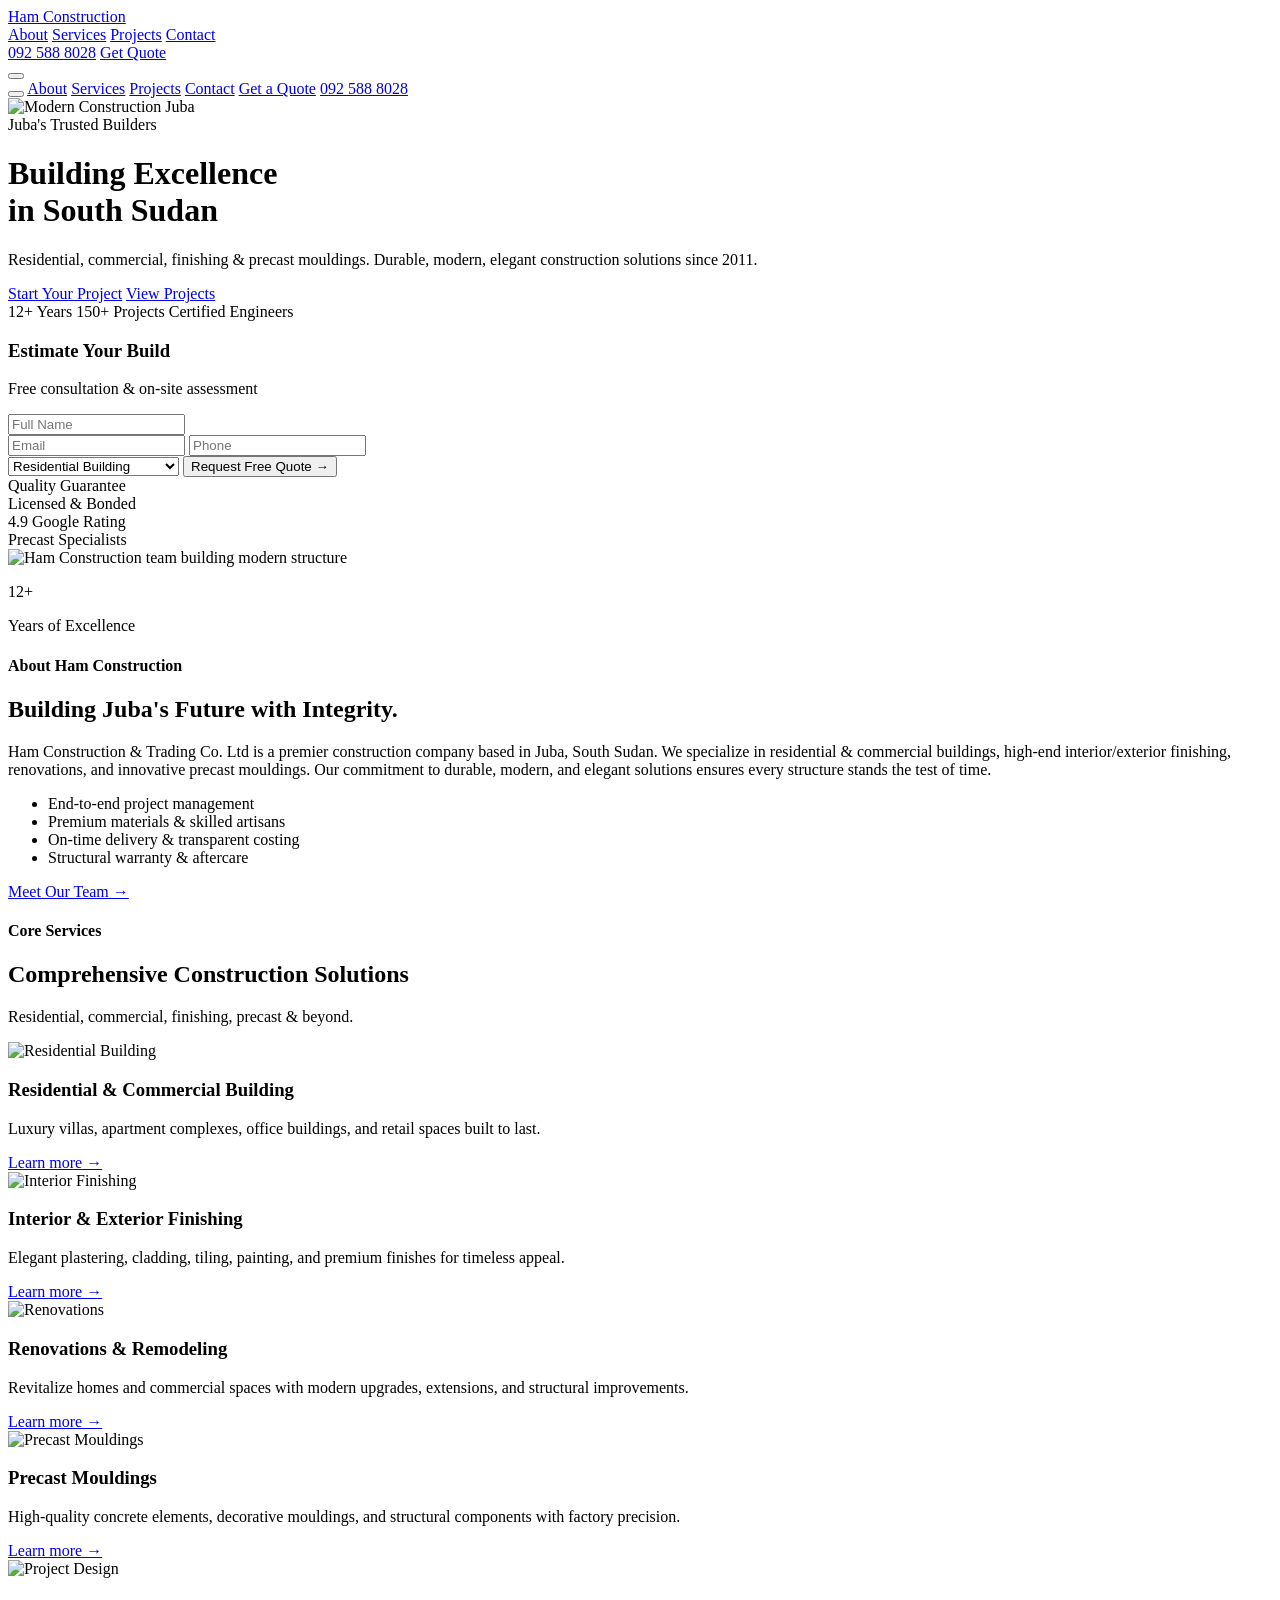
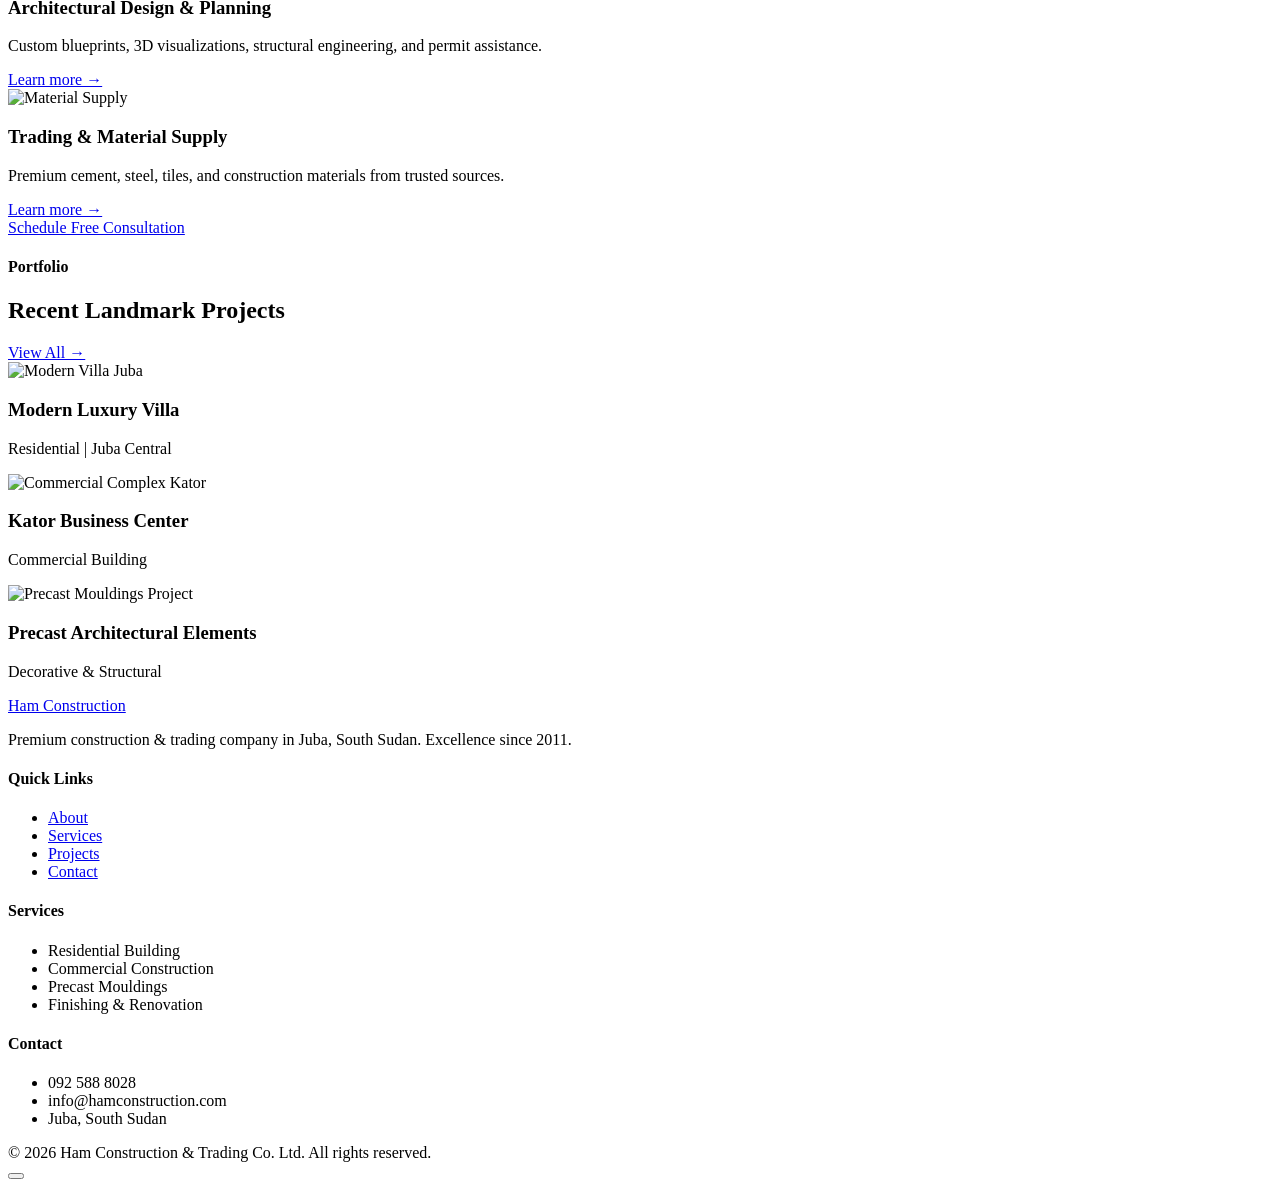
==== index.html @ 535f3c9a "Update index.html" ====
<!DOCTYPE html>
<html lang="en" class="scroll-smooth">
<head>
    <meta charset="UTF-8">
    <meta name="viewport" content="width=device-width, initial-scale=1.0, maximum-scale=5.0, viewport-fit=cover">
    <meta name="description" content="Ham Construction & Trading Co. Ltd - Premier construction company in Juba, South Sudan. Expert in residential & commercial buildings, finishing, renovations, and precast mouldings.">
    <meta name="keywords" content="Construction Juba, Building Contractors South Sudan, Residential Construction, Commercial Building, Precast Mouldings, Renovation Services Juba">
    <meta name="author" content="Ham Construction & Trading Co. Ltd">
    <meta name="theme-color" content="#0B1120">
    <meta property="og:title" content="Ham Construction & Trading | Premium Construction Services in Juba">
    <meta property="og:description" content="Building excellence in Juba: residential, commercial projects, finishing, renovations & precast mouldings.">
    <meta property="og:image" content="https://images.unsplash.com/photo-1541888946425-d81bb19240f5">
    <meta property="og:type" content="website">
    <title>Ham Construction & Trading Co. Ltd | Premier Builders in Juba, South Sudan</title>
    
    <link rel="preconnect" href="https://fonts.googleapis.com">
    <link rel="preconnect" href="https://fonts.gstatic.com" crossorigin>
    <link href="https://fonts.googleapis.com/css2?family=Manrope:wght@300;400;500;600;700;800&family=Playfair+Display:ital,wght@0,400;0,500;0,600;0,700;1,400;1,500&display=swap" rel="stylesheet">
    <script src="https://cdn.tailwindcss.com"></script>
    <script src="https://unpkg.com/lucide@latest"></script>
    <link rel="stylesheet" href="style.css">
    <script>
        tailwind.config = {
            theme: {
                extend: {
                    colors: {
                        haven: {
                            navy: '#0B1120',
                            charcoal: '#1E293B',
                            gold: '#D4AF37',
                            goldLight: '#F3E5AB',
                            goldDark: '#B89628',
                            aqua: '#2DD4BF',
                            aquaLight: '#5EEAD4',
                            light: '#F8FAFC',
                            gray: '#64748B'
                        }
                    },
                    fontFamily: {
                        sans: ['Manrope', 'sans-serif'],
                        serif: ['Playfair Display', 'serif'],
                    },
                    animation: {
                        'float': 'float 6s ease-in-out infinite',
                        'pulse-slow': 'pulse 4s cubic-bezier(0.4, 0, 0.6, 1) infinite',
                        'fade-in': 'fadeIn 1s ease-out forwards',
                        'slide-up': 'slideUp 0.8s ease-out forwards',
                        'scale-gentle': 'scaleIn 0.7s cubic-bezier(0.2, 0.9, 0.4, 1.1) forwards',
                    },
                    keyframes: {
                        float: { '0%, 100%': { transform: 'translateY(0)' }, '50%': { transform: 'translateY(-8px)' } },
                        fadeIn: { '0%': { opacity: '0', transform: 'translateY(20px)' }, '100%': { opacity: '1', transform: 'translateY(0)' } },
                        slideUp: { '0%': { opacity: '0', transform: 'translateY(40px)' }, '100%': { opacity: '1', transform: 'translateY(0)' } },
                        scaleIn: { '0%': { opacity: '0', transform: 'scale(0.96)' }, '100%': { opacity: '1', transform: 'scale(1)' } }
                    },
                    screens: { 'xs': '480px', 'sm': '640px', 'md': '768px', 'lg': '1024px', 'xl': '1280px', '2xl': '1536px' }
                }
            }
        }
    </script>
</head>
<body class="antialiased cursor-custom">

    <div class="cursor-dot hidden lg:block"></div>
    <div class="cursor-outline hidden lg:block"></div>

    <!-- Navigation -->
    <nav id="navbar" class="fixed w-full z-50 transition-all duration-500 py-5 text-white">
        <div class="container mx-auto px-5 lg:px-8">
            <div class="flex justify-between items-center">
                <a href="index.html" class="text-xl md:text-2xl font-serif font-bold tracking-widest uppercase flex items-center gap-2 hover:opacity-80 transition">
                    <i data-lucide="building-2" class="text-haven-gold w-5 h-5 md:w-6 md:h-6"></i>
                    <span class="hidden xs:inline">Ham Construction</span>
                </a>
                <div class="hidden lg:flex items-center space-x-7 text-sm font-medium">
                    <a href="about.html" class="hover:text-haven-gold transition relative group">About<span class="absolute -bottom-1 left-0 w-0 h-0.5 bg-haven-gold transition-all group-hover:w-full"></span></a>
                    <a href="services.html" class="hover:text-haven-gold transition relative group">Services<span class="absolute -bottom-1 left-0 w-0 h-0.5 bg-haven-gold transition-all group-hover:w-full"></span></a>
                    <a href="projects.html" class="hover:text-haven-gold transition relative group">Projects<span class="absolute -bottom-1 left-0 w-0 h-0.5 bg-haven-gold transition-all group-hover:w-full"></span></a>
                    <a href="contact.html" class="hover:text-haven-gold transition relative group">Contact<span class="absolute -bottom-1 left-0 w-0 h-0.5 bg-haven-gold transition-all group-hover:w-full"></span></a>
                </div>
                <div class="hidden lg:flex items-center gap-5">
                    <a href="tel:+211925888028" class="text-sm font-semibold text-haven-gold hover:text-white transition">092 588 8028</a>
                    <a href="contact.html" class="btn-luxury bg-haven-gold hover:bg-white text-haven-navy font-bold py-2.5 px-6 rounded-sm transition-all text-xs tracking-wider">Get Quote</a>
                </div>
                <button class="lg:hidden text-white p-2 hover:bg-white/10 rounded-lg" onclick="toggleMenu()" aria-label="Menu">
                    <i data-lucide="menu" class="w-6 h-6"></i>
                </button>
            </div>
        </div>
    </nav>

    <div id="mobile-menu" class="fixed inset-0 bg-haven-navy/95 backdrop-blur-xl z-40 transform translate-x-full transition-transform duration-500 flex flex-col justify-center items-center gap-6 lg:hidden">
        <button class="absolute top-6 right-6 text-white p-2" onclick="toggleMenu()"><i data-lucide="x" class="w-8 h-8"></i></button>
        <a href="about.html" class="text-2xl font-serif text-white hover:text-haven-gold transition" onclick="toggleMenu()">About</a>
        <a href="services.html" class="text-2xl font-serif text-white hover:text-haven-gold transition" onclick="toggleMenu()">Services</a>
        <a href="projects.html" class="text-2xl font-serif text-white hover:text-haven-gold transition" onclick="toggleMenu()">Projects</a>
        <a href="contact.html" class="text-2xl font-serif text-white hover:text-haven-gold transition" onclick="toggleMenu()">Contact</a>
        <a href="contact.html" class="mt-4 bg-haven-gold text-haven-navy px-8 py-3 rounded-sm font-bold text-lg" onclick="toggleMenu()">Get a Quote</a>
        <a href="tel:+211925888028" class="text-haven-gold text-xl font-bold">092 588 8028</a>
    </div>

    <!-- Hero Section with Construction Background -->
    <header class="relative min-h-screen flex items-center bg-haven-navy overflow-hidden">
        <div class="absolute inset-0 z-0">
            <img src="https://images.unsplash.com/photo-1541888946425-d81bb19240f5?q=80&w=2070&auto=format" alt="Modern Construction Juba" class="w-full h-full object-cover opacity-50" loading="eager">
            <div class="absolute inset-0 bg-gradient-to-b from-haven-navy/70 via-haven-navy/50 to-haven-navy/80"></div>
        </div>
        <div class="container mx-auto px-5 lg:px-8 relative z-10 py-20">
            <div class="grid lg:grid-cols-2 gap-12 items-center">
                <div class="text-white reveal active">
                    <div class="inline-flex items-center gap-2 border border-haven-gold/60 px-4 py-2 rounded-full text-xs tracking-[0.2em] text-haven-gold bg-black/30 backdrop-blur-sm mb-5">
                        <i data-lucide="hard-hat" class="w-4 h-4"></i> Juba's Trusted Builders
                    </div>
                    <h1 class="text-4xl sm:text-5xl lg:text-6xl xl:text-7xl font-serif font-medium leading-[1.15]">Building Excellence <br><span class="italic text-gradient-gold">in South Sudan</span></h1>
                    <p class="text-base sm:text-lg text-gray-200 font-light max-w-lg mt-6 leading-relaxed">Residential, commercial, finishing & precast mouldings. Durable, modern, elegant construction solutions since 2011.</p>
                    <div class="flex flex-wrap gap-5 mt-8">
                        <a href="contact.html" class="btn-luxury bg-haven-gold hover:bg-white text-haven-navy font-bold py-3.5 px-8 rounded-sm uppercase tracking-wider text-sm">Start Your Project</a>
                        <a href="projects.html" class="btn-luxury border border-white/40 hover:border-haven-gold hover:text-haven-gold text-white font-bold py-3.5 px-8 rounded-sm uppercase tracking-wider text-sm">View Projects</a>
                    </div>
                    <div class="flex flex-wrap gap-5 mt-8 text-sm text-gray-300">
                        <span class="flex items-center gap-2"><i data-lucide="check-circle" class="text-haven-gold w-4 h-4"></i>12+ Years</span>
                        <span class="flex items-center gap-2"><i data-lucide="check-circle" class="text-haven-gold w-4 h-4"></i>150+ Projects</span>
                        <span class="flex items-center gap-2"><i data-lucide="check-circle" class="text-haven-gold w-4 h-4"></i>Certified Engineers</span>
                    </div>
                </div>
                <div class="reveal delay-200">
                    <div class="glass-panel p-6 md:p-8 rounded-sm max-w-md ml-auto border-t-4 border-haven-gold">
                        <h3 class="text-2xl font-serif text-white mb-1">Estimate Your Build</h3>
                        <p class="text-gray-300 text-sm mb-5">Free consultation & on-site assessment</p>
                        <form class="space-y-4" onsubmit="event.preventDefault(); alert('Thank you! Ham Construction & Trading will contact you within 24 hours.');">
                            <input type="text" placeholder="Full Name" required class="w-full bg-white/10 border border-white/20 rounded-sm px-4 py-3 text-white placeholder:text-gray-400 focus:border-haven-gold">
                            <div class="grid grid-cols-2 gap-3">
                                <input type="email" placeholder="Email" required class="w-full bg-white/10 border border-white/20 rounded-sm px-4 py-3 text-white">
                                <input type="tel" placeholder="Phone" required class="w-full bg-white/10 border border-white/20 rounded-sm px-4 py-3 text-white">
                            </div>
                            <select class="w-full bg-white/10 border border-white/20 rounded-sm px-4 py-3 text-white">
                                <option value="Residential">Residential Building</option>
                                <option value="Commercial">Commercial Project</option>
                                <option value="Finishing">Interior/Exterior Finishing</option>
                                <option value="Renovation">Renovation</option>
                                <option value="Precast">Precast Mouldings</option>
                            </select>
                            <button type="submit" class="w-full bg-gradient-to-r from-haven-gold to-haven-goldDark text-haven-navy font-bold py-3.5 rounded-sm hover:shadow-xl transition">Request Free Quote →</button>
                        </form>
                    </div>
                </div>
            </div>
        </div>
        <div class="absolute bottom-8 left-1/2 -translate-x-1/2 animate-bounce text-white/50 hidden sm:block"><i data-lucide="arrow-down" class="w-5 h-5"></i></div>
    </header>

    <!-- Trust Badges -->
    <section class="py-8 border-b bg-white">
        <div class="container mx-auto px-5">
            <div class="flex flex-wrap justify-center items-center gap-8 md:gap-12 opacity-70 hover:opacity-100 transition">
                <div class="flex items-center gap-2 font-serif font-bold text-haven-navy"><i data-lucide="award"></i> Quality Guarantee</div>
                <div class="flex items-center gap-2 font-serif font-bold text-haven-navy"><i data-lucide="shield-check"></i> Licensed & Bonded</div>
                <div class="flex items-center gap-2 font-serif font-bold text-haven-navy"><i data-lucide="star"></i> 4.9 Google Rating</div>
                <div class="flex items-center gap-2 font-serif font-bold text-haven-navy"><i data-lucide="layers"></i> Precast Specialists</div>
            </div>
        </div>
    </section>

    <!-- About Section -->
    <section id="about" class="py-20 md:py-28 bg-haven-light">
        <div class="container mx-auto px-5 lg:px-8">
            <div class="grid lg:grid-cols-2 gap-12 items-center">
                <div class="relative reveal-left">
                    <div class="absolute -top-5 -left-5 w-24 h-24 bg-haven-gold/20"></div>
                    <img src="https://images.unsplash.com/photo-1504917595217-d4dc5ebe6122?q=80&w=1000&auto=format" alt="Ham Construction team building modern structure" class="relative z-10 w-full h-[450px] object-cover shadow-2xl rounded-sm" loading="lazy">
                    <div class="absolute -bottom-6 -left-6 bg-haven-navy text-white p-5 shadow-xl z-20">
                        <p class="text-3xl font-serif text-haven-gold">12+</p>
                        <p class="text-xs uppercase">Years of Excellence</p>
                    </div>
                </div>
                <div class="reveal-right">
                    <h4 class="text-haven-gold uppercase tracking-widest text-sm font-bold mb-3">About Ham Construction</h4>
                    <h2 class="text-3xl md:text-4xl lg:text-5xl font-serif text-haven-navy mb-5">Building Juba's Future with Integrity.</h2>
                    <p class="text-gray-600 mb-6 leading-relaxed">Ham Construction & Trading Co. Ltd is a premier construction company based in Juba, South Sudan. We specialize in residential & commercial buildings, high-end interior/exterior finishing, renovations, and innovative precast mouldings. Our commitment to durable, modern, and elegant solutions ensures every structure stands the test of time.</p>
                    <ul class="space-y-3 mb-8">
                        <li class="flex gap-3"><i data-lucide="check" class="text-haven-gold w-5 h-5"></i><span>End-to-end project management</span></li>
                        <li class="flex gap-3"><i data-lucide="check" class="text-haven-gold w-5 h-5"></i><span>Premium materials & skilled artisans</span></li>
                        <li class="flex gap-3"><i data-lucide="check" class="text-haven-gold w-5 h-5"></i><span>On-time delivery & transparent costing</span></li>
                        <li class="flex gap-3"><i data-lucide="check" class="text-haven-gold w-5 h-5"></i><span>Structural warranty & aftercare</span></li>
                    </ul>
                    <a href="about.html" class="inline-block border-b-2 border-haven-gold font-bold uppercase text-sm tracking-wider hover:text-haven-gold transition">Meet Our Team →</a>
                </div>
            </div>
        </div>
    </section>

    <!-- Services (Construction Focus) -->
    <section id="services" class="py-20 md:py-28 bg-white">
        <div class="container mx-auto px-5 lg:px-8">
            <div class="text-center max-w-2xl mx-auto mb-14 reveal">
                <h4 class="text-haven-gold uppercase tracking-widest text-sm font-bold mb-3">Core Services</h4>
                <h2 class="text-3xl md:text-4xl lg:text-5xl font-serif text-haven-navy">Comprehensive Construction Solutions</h2>
                <p class="text-gray-500 mt-3">Residential, commercial, finishing, precast & beyond.</p>
            </div>
            <div class="grid sm:grid-cols-2 lg:grid-cols-3 gap-7">
                <div class="service-card bg-white rounded-sm overflow-hidden shadow-md hover:shadow-xl reveal"><div class="img-zoom-container h-56"><img src="https://images.unsplash.com/photo-1600585154340-be6161a56a0c?w=600&auto=format" alt="Residential Building" class="img-zoom w-full h-full object-cover" loading="lazy"><div class="absolute bottom-4 left-4 bg-haven-gold p-2 rounded-sm"><i data-lucide="home" class="w-5 h-5 text-haven-navy"></i></div></div><div class="p-6"><h3 class="text-xl font-serif font-bold">Residential & Commercial Building</h3><p class="text-gray-600 text-sm mt-2">Luxury villas, apartment complexes, office buildings, and retail spaces built to last.</p><a href="services.html" class="inline-block mt-4 text-xs font-bold uppercase tracking-wider text-haven-navy hover:text-haven-gold">Learn more →</a></div></div>
                <div class="service-card bg-white rounded-sm overflow-hidden shadow-md hover:shadow-xl reveal delay-100"><div class="img-zoom-container h-56"><img src="https://images.unsplash.com/photo-1583847268964-b28dc8f51f92?w=600&auto=format" alt="Interior Finishing" class="img-zoom w-full h-full object-cover" loading="lazy"><div class="absolute bottom-4 left-4 bg-haven-gold p-2"><i data-lucide="paint-roller" class="w-5 h-5 text-haven-navy"></i></div></div><div class="p-6"><h3 class="text-xl font-serif font-bold">Interior & Exterior Finishing</h3><p class="text-gray-600 text-sm mt-2">Elegant plastering, cladding, tiling, painting, and premium finishes for timeless appeal.</p><a href="services.html" class="inline-block mt-4 text-xs font-bold uppercase tracking-wider text-haven-navy hover:text-haven-gold">Learn more →</a></div></div>
                <div class="service-card bg-white rounded-sm overflow-hidden shadow-md hover:shadow-xl reveal delay-200"><div class="img-zoom-container h-56"><img src="https://images.unsplash.com/photo-1556228578-0d85b1a4d571?w=600&auto=format" alt="Renovations" class="img-zoom w-full h-full object-cover" loading="lazy"><div class="absolute bottom-4 left-4 bg-haven-gold p-2"><i data-lucide="refresh-cw" class="w-5 h-5 text-haven-navy"></i></div></div><div class="p-6"><h3 class="text-xl font-serif font-bold">Renovations & Remodeling</h3><p class="text-gray-600 text-sm mt-2">Revitalize homes and commercial spaces with modern upgrades, extensions, and structural improvements.</p><a href="services.html" class="inline-block mt-4 text-xs font-bold uppercase tracking-wider text-haven-navy hover:text-haven-gold">Learn more →</a></div></div>
                <div class="service-card bg-white rounded-sm overflow-hidden shadow-md hover:shadow-xl reveal"><div class="img-zoom-container h-56"><img src="https://images.unsplash.com/photo-1600585154526-990dced4db0d?w=600&auto=format" alt="Precast Mouldings" class="img-zoom w-full h-full object-cover" loading="lazy"><div class="absolute bottom-4 left-4 bg-haven-gold p-2"><i data-lucide="box" class="w-5 h-5 text-haven-navy"></i></div></div><div class="p-6"><h3 class="text-xl font-serif font-bold">Precast Mouldings</h3><p class="text-gray-600 text-sm mt-2">High-quality concrete elements, decorative mouldings, and structural components with factory precision.</p><a href="services.html" class="inline-block mt-4 text-xs font-bold uppercase tracking-wider text-haven-navy hover:text-haven-gold">Learn more →</a></div></div>
                <div class="service-card bg-white rounded-sm overflow-hidden shadow-md hover:shadow-xl reveal delay-100"><div class="img-zoom-container h-56"><img src="https://images.unsplash.com/photo-1504307651254-35680f356dfd?w=600&auto=format" alt="Project Design" class="img-zoom w-full h-full object-cover" loading="lazy"><div class="absolute bottom-4 left-4 bg-haven-gold p-2"><i data-lucide="pen-ruler" class="w-5 h-5 text-haven-navy"></i></div></div><div class="p-6"><h3 class="text-xl font-serif font-bold">Architectural Design & Planning</h3><p class="text-gray-600 text-sm mt-2">Custom blueprints, 3D visualizations, structural engineering, and permit assistance.</p><a href="services.html" class="inline-block mt-4 text-xs font-bold uppercase tracking-wider text-haven-navy hover:text-haven-gold">Learn more →</a></div></div>
                <div class="service-card bg-white rounded-sm overflow-hidden shadow-md hover:shadow-xl reveal delay-200"><div class="img-zoom-container h-56"><img src="https://images.unsplash.com/photo-1541976844346-f18aeac57b06?w=600&auto=format" alt="Material Supply" class="img-zoom w-full h-full object-cover" loading="lazy"><div class="absolute bottom-4 left-4 bg-haven-gold p-2"><i data-lucide="truck" class="w-5 h-5 text-haven-navy"></i></div></div><div class="p-6"><h3 class="text-xl font-serif font-bold">Trading & Material Supply</h3><p class="text-gray-600 text-sm mt-2">Premium cement, steel, tiles, and construction materials from trusted sources.</p><a href="services.html" class="inline-block mt-4 text-xs font-bold uppercase tracking-wider text-haven-navy hover:text-haven-gold">Learn more →</a></div></div>
            </div>
            <div class="text-center mt-12"><a href="contact.html" class="inline-flex bg-haven-navy text-white hover:bg-haven-gold hover:text-haven-navy font-bold py-4 px-8 rounded-sm transition uppercase text-sm tracking-wider">Schedule Free Consultation</a></div>
        </div>
    </section>

    <!-- Portfolio / Projects -->
    <section id="portfolio" class="py-20 md:py-28 bg-haven-navy text-white relative">
        <div class="container mx-auto px-5 lg:px-8">
            <div class="flex flex-wrap justify-between items-end mb-12 gap-4"><div><h4 class="text-haven-gold uppercase text-sm font-bold">Portfolio</h4><h2 class="text-3xl md:text-4xl font-serif">Recent Landmark Projects</h2></div><a href="projects.html" class="border border-white/30 px-5 py-2 text-sm uppercase tracking-wider hover:bg-white hover:text-haven-navy transition">View All →</a></div>
            <div class="grid sm:grid-cols-2 lg:grid-cols-3 gap-6">
                <div class="img-zoom-container relative h-72 rounded-sm overflow-hidden group"><img src="https://images.unsplash.com/photo-1600585154526-990dced4db0d?w=800&auto=format" class="img-zoom w-full h-full object-cover" alt="Modern Villa Juba"><div class="absolute inset-0 bg-gradient-to-t from-black/80 via-transparent opacity-0 group-hover:opacity-100 transition"><div class="absolute bottom-5 left-5"><h3 class="text-xl font-serif">Modern Luxury Villa</h3><p class="text-haven-gold text-sm">Residential | Juba Central</p></div></div></div>
                <div class="img-zoom-container relative h-72 rounded-sm overflow-hidden group"><img src="https://images.unsplash.com/photo-1486406146926-c627a92ad1ab?w=800&auto=format" class="img-zoom w-full h-full object-cover" alt="Commercial Complex Kator"><div class="absolute inset-0 bg-gradient-to-t from-black/80 via-transparent opacity-0 group-hover:opacity-100 transition"><div class="absolute bottom-5 left-5"><h3 class="text-xl font-serif">Kator Business Center</h3><p class="text-haven-gold text-sm">Commercial Building</p></div></div></div>
                <div class="img-zoom-container relative h-72 rounded-sm overflow-hidden group"><img src="https://images.unsplash.com/photo-1503387762-592deb58ef4e?w=800&auto=format" class="img-zoom w-full h-full object-cover" alt="Precast Mouldings Project"><div class="absolute inset-0 bg-gradient-to-t from-black/80 via-transparent opacity-0 group-hover:opacity-100 transition"><div class="absolute bottom-5 left-5"><h3 class="text-xl font-serif">Precast Architectural Elements</h3><p class="text-haven-gold text-sm">Decorative & Structural</p></div></div></div>
            </div>
        </div>
    </section>

    <footer class="bg-haven-charcoal text-white py-12 border-t border-white/10">
        <div class="container mx-auto px-5">
            <div class="grid sm:grid-cols-2 lg:grid-cols-4 gap-8"><div><a href="index.html" class="flex items-center gap-2 text-xl font-serif font-bold"><i data-lucide="building-2" class="text-haven-gold"></i>Ham Construction</a><p class="text-gray-400 text-sm mt-3">Premium construction & trading company in Juba, South Sudan. Excellence since 2011.</p></div><div><h4 class="text-sm font-bold uppercase">Quick Links</h4><ul class="mt-3 space-y-2 text-gray-400 text-sm"><li><a href="about.html" class="hover:text-haven-gold">About</a></li><li><a href="services.html" class="hover:text-haven-gold">Services</a></li><li><a href="projects.html" class="hover:text-haven-gold">Projects</a></li><li><a href="contact.html" class="hover:text-haven-gold">Contact</a></li></ul></div><div><h4 class="text-sm font-bold uppercase">Services</h4><ul class="mt-3 space-y-2 text-gray-400 text-sm"><li>Residential Building</li><li>Commercial Construction</li><li>Precast Mouldings</li><li>Finishing & Renovation</li></ul></div><div><h4 class="text-sm font-bold uppercase">Contact</h4><ul class="mt-3 space-y-2 text-gray-400 text-sm"><li>092 588 8028</li><li>info@hamconstruction.com</li><li>Juba, South Sudan</li></ul></div></div>
            <div class="border-t border-white/10 mt-10 pt-8 text-center text-gray-500 text-xs">© 2026 Ham Construction & Trading Co. Ltd. All rights reserved.</div>
        </div>
    </footer>

    <button id="backToTop" class="fixed bottom-6 right-6 w-11 h-11 bg-haven-gold text-haven-navy rounded-full shadow-lg opacity-0 pointer-events-none transition-all duration-300 hover:bg-white z-50"><i data-lucide="arrow-up" class="w-5 h-5 mx-auto"></i></button>

    <script src="script.js"></script>
</body>
</html>
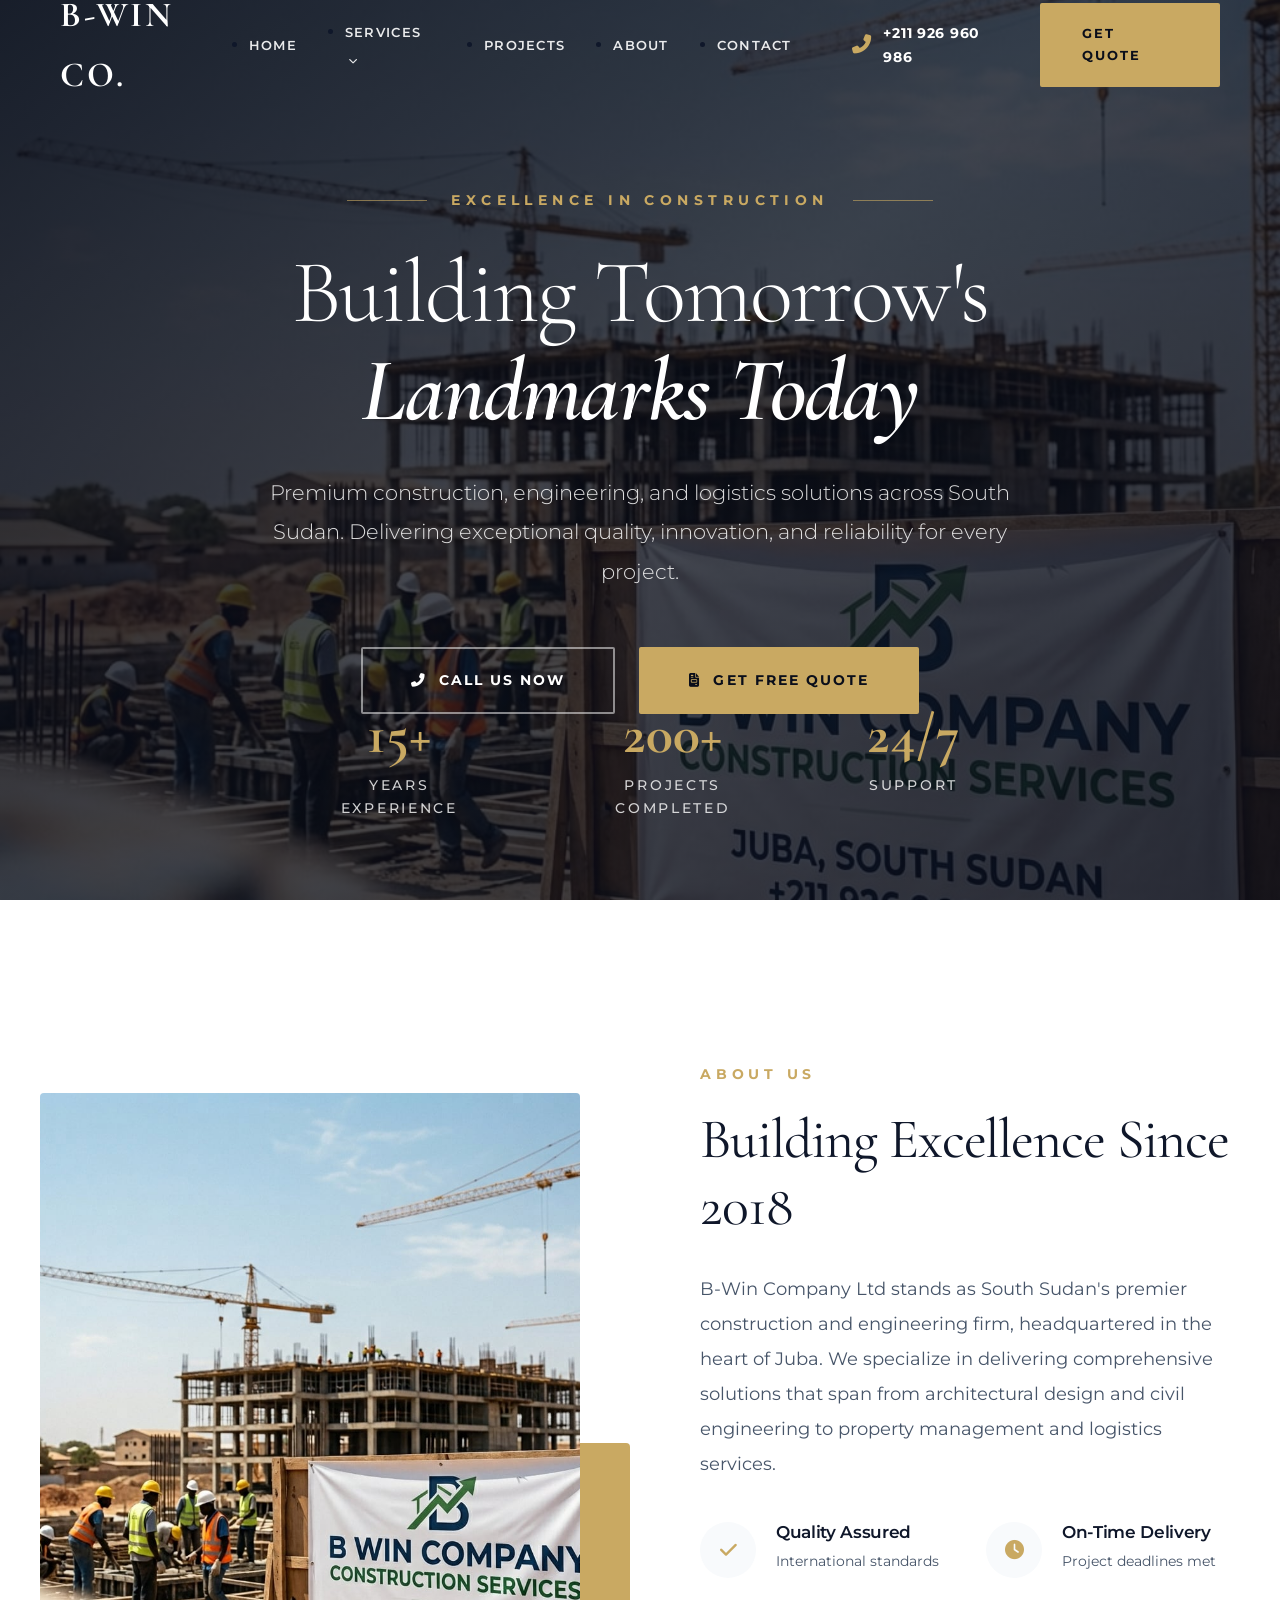
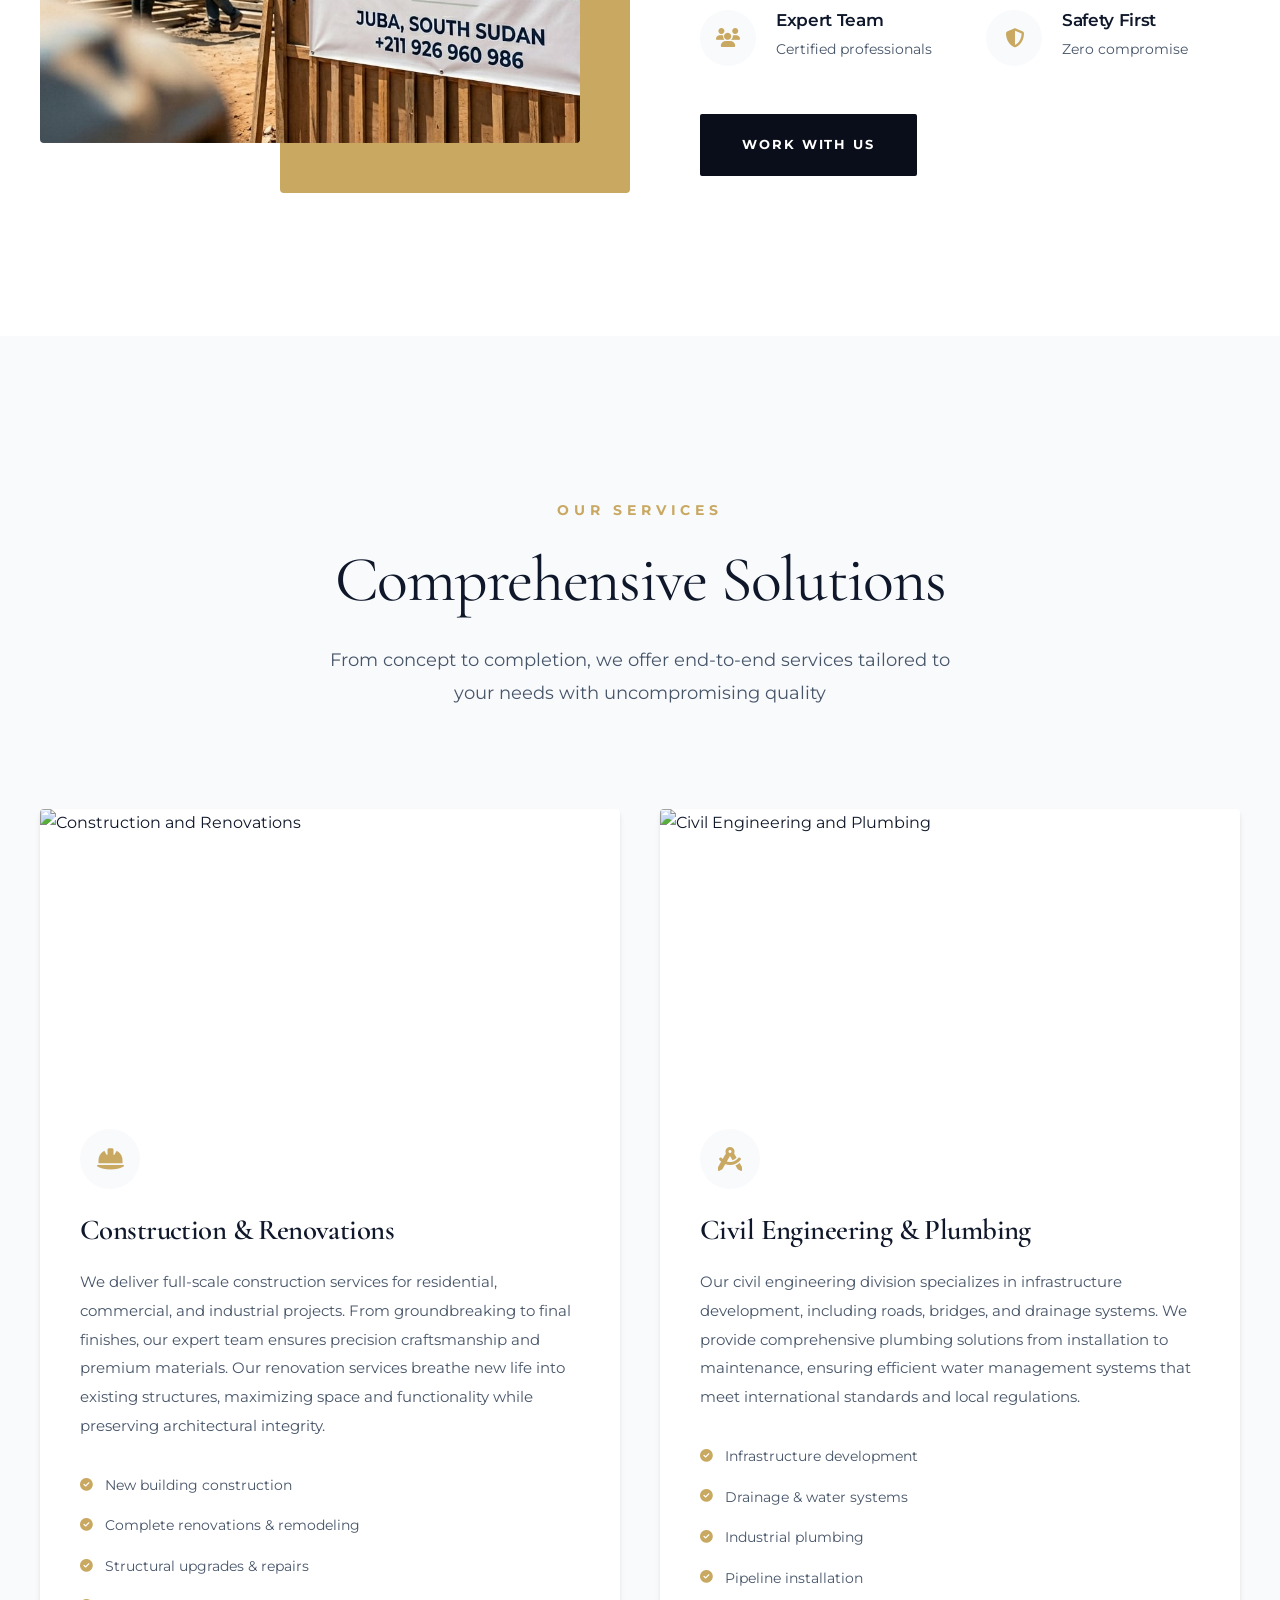
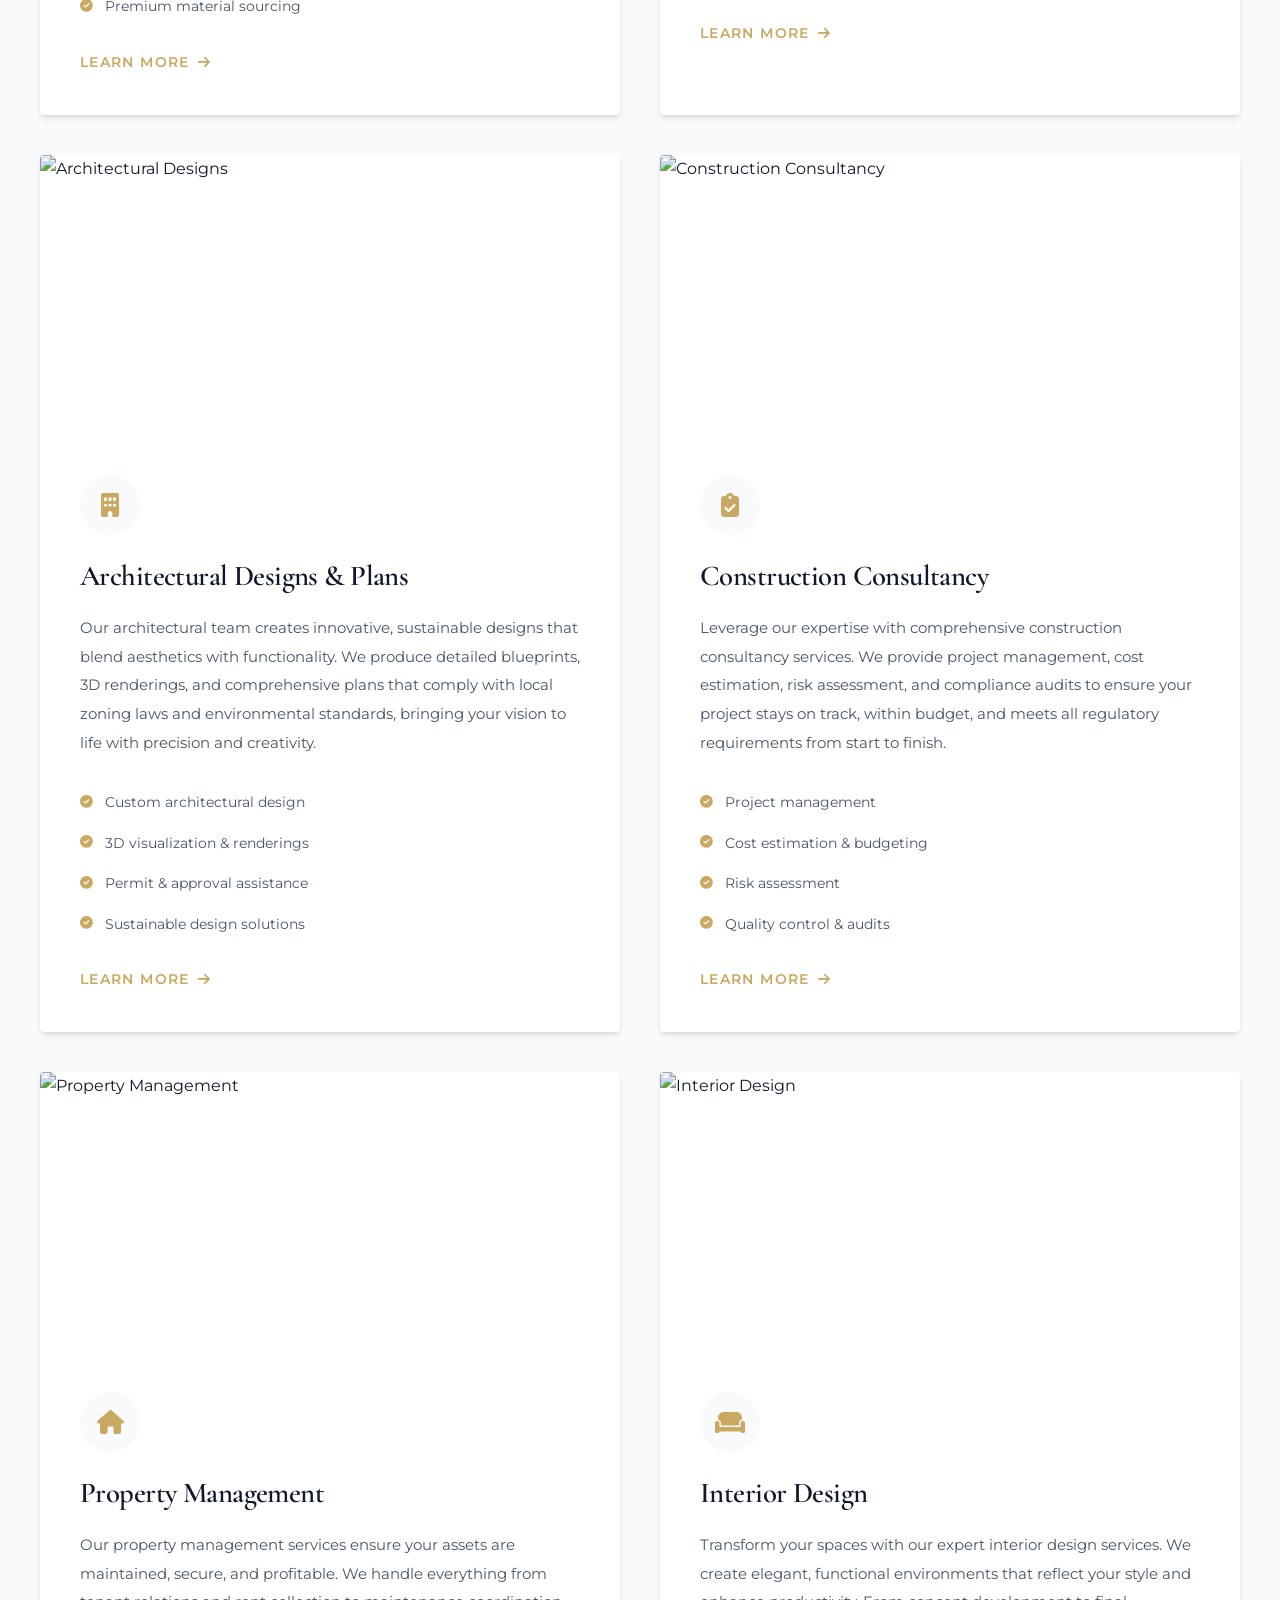
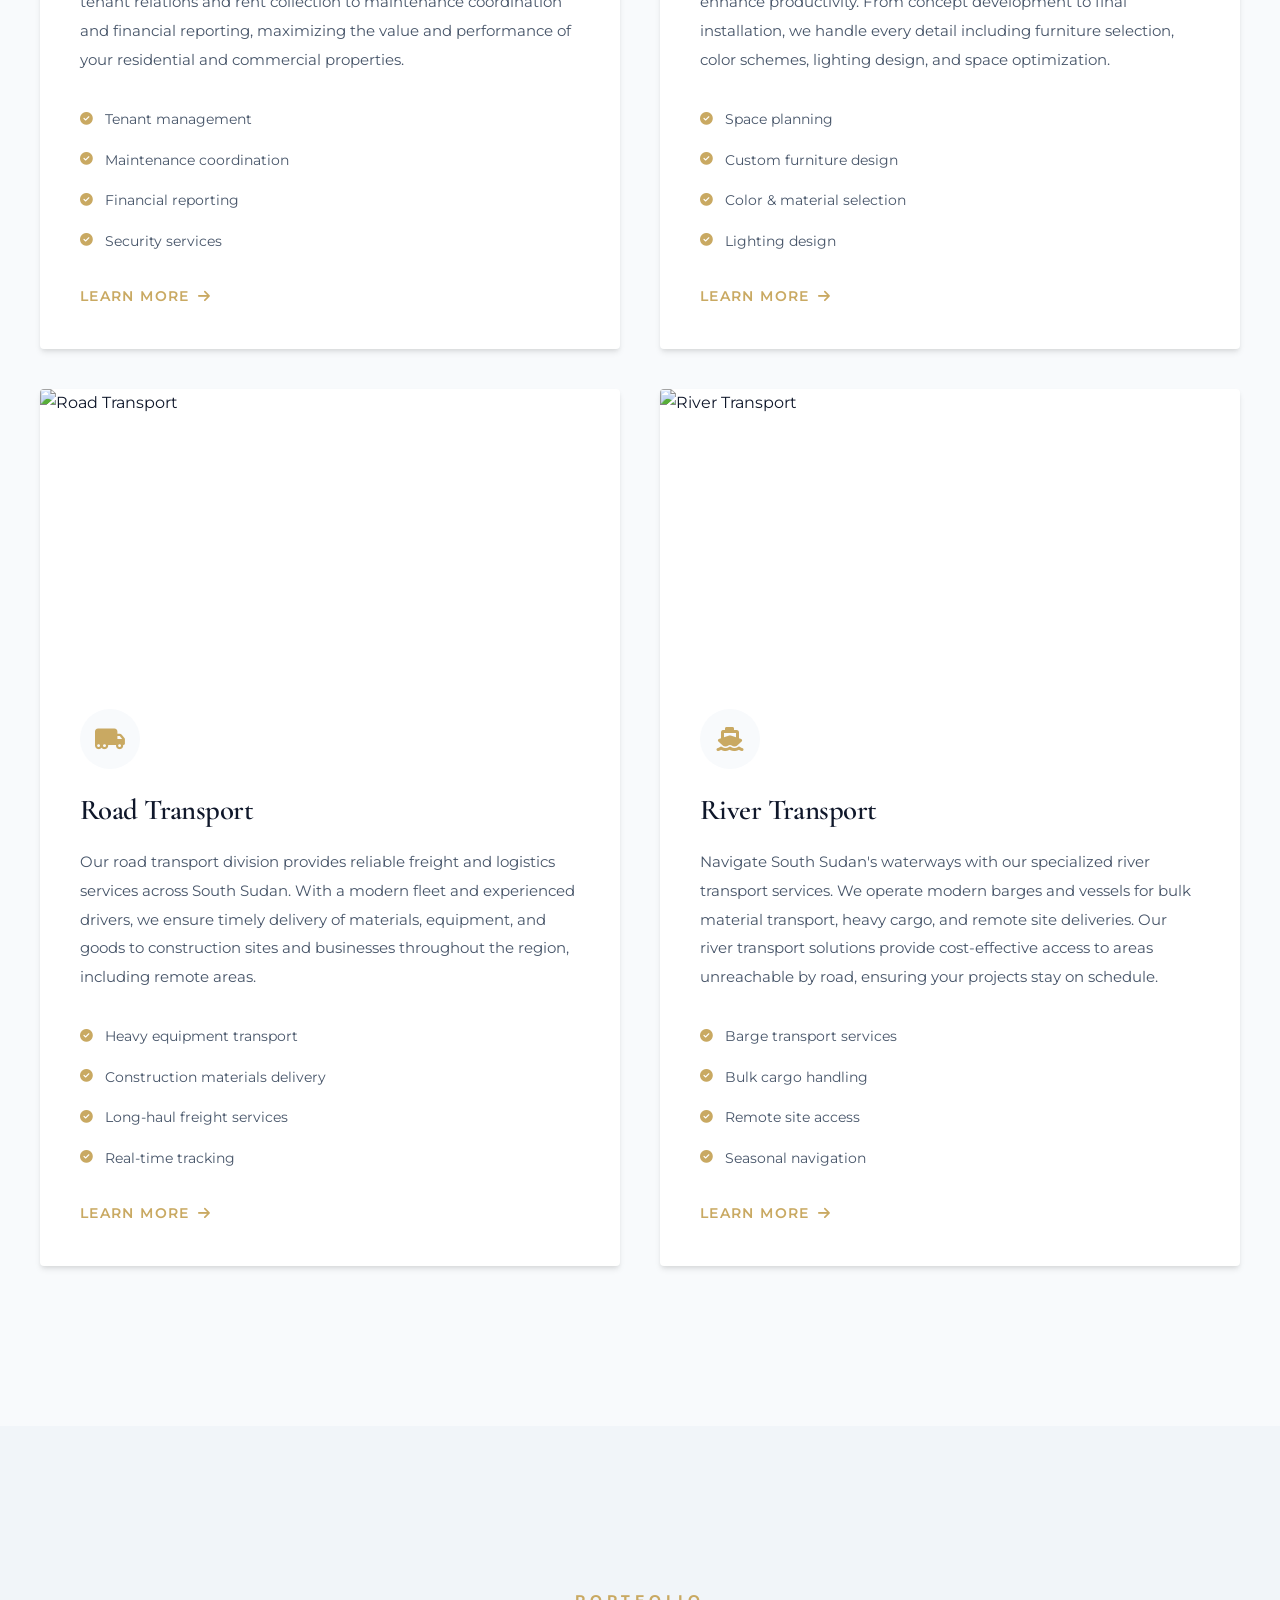
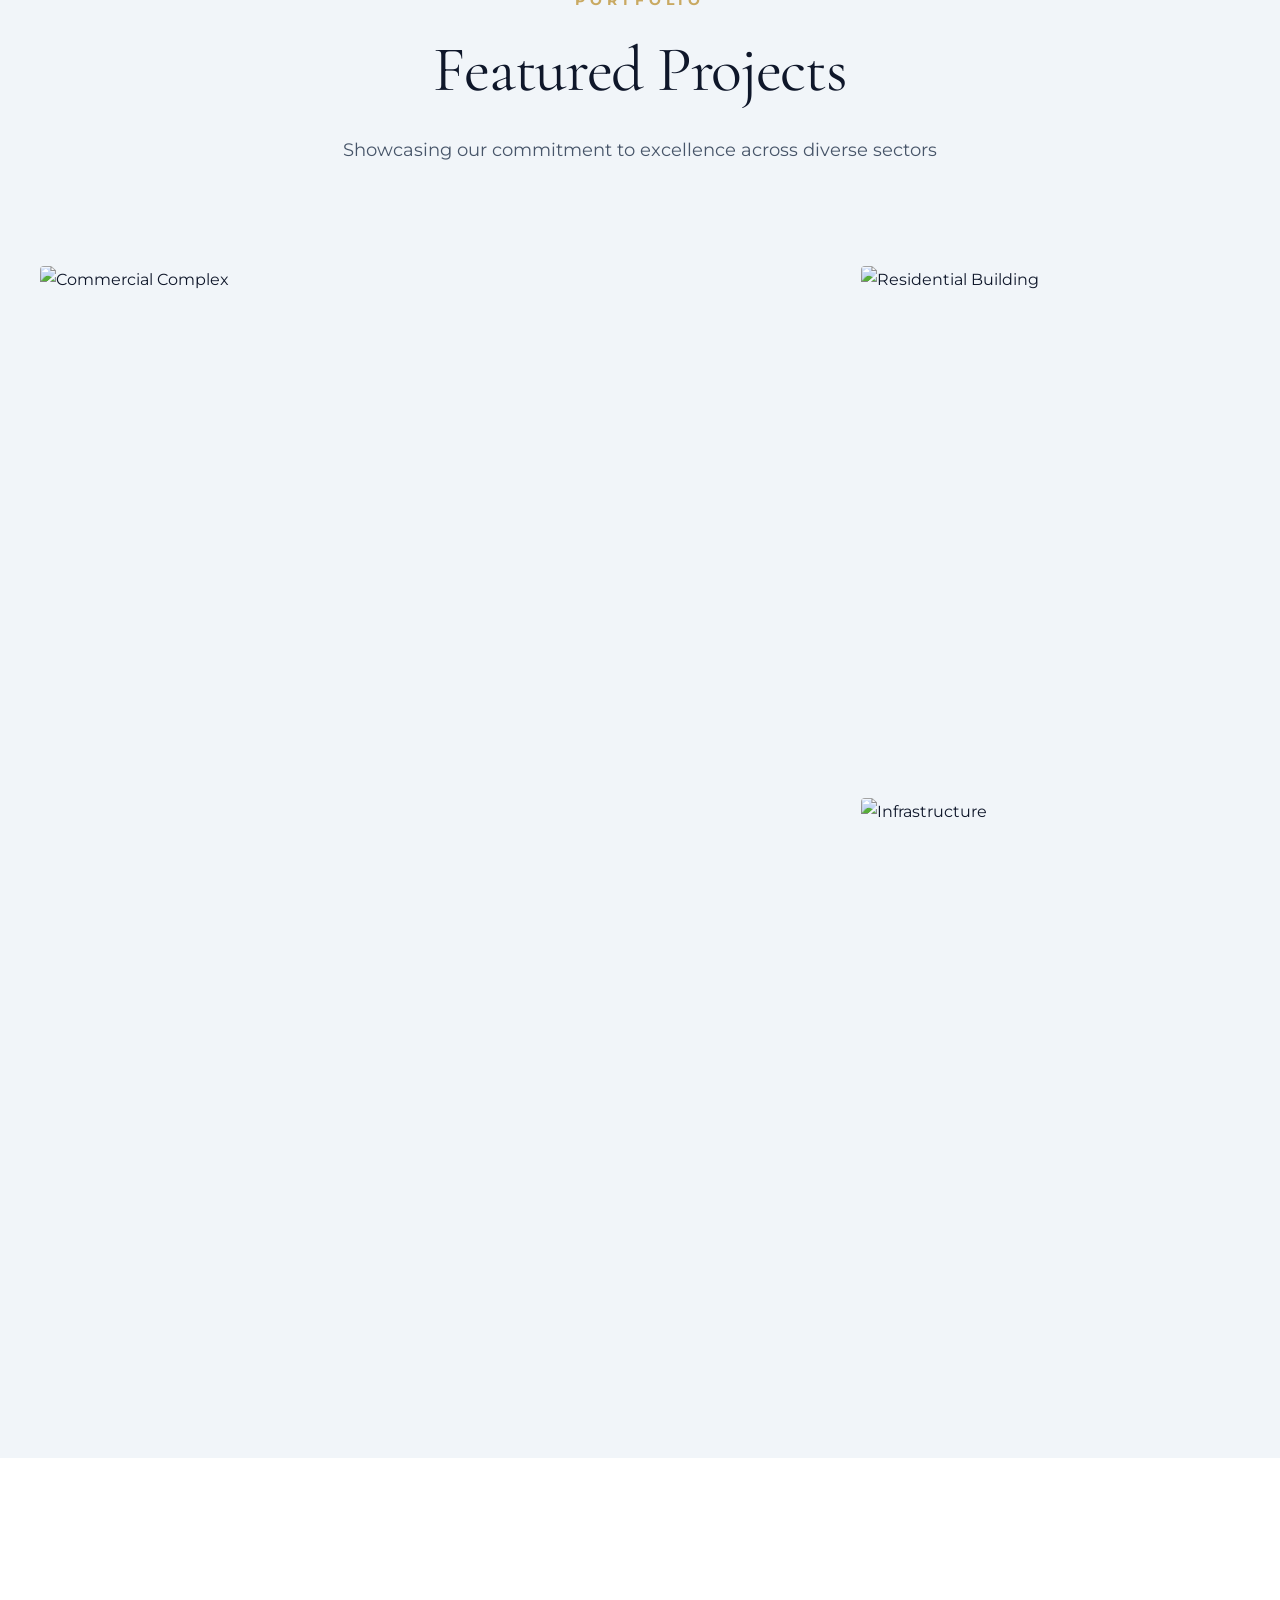
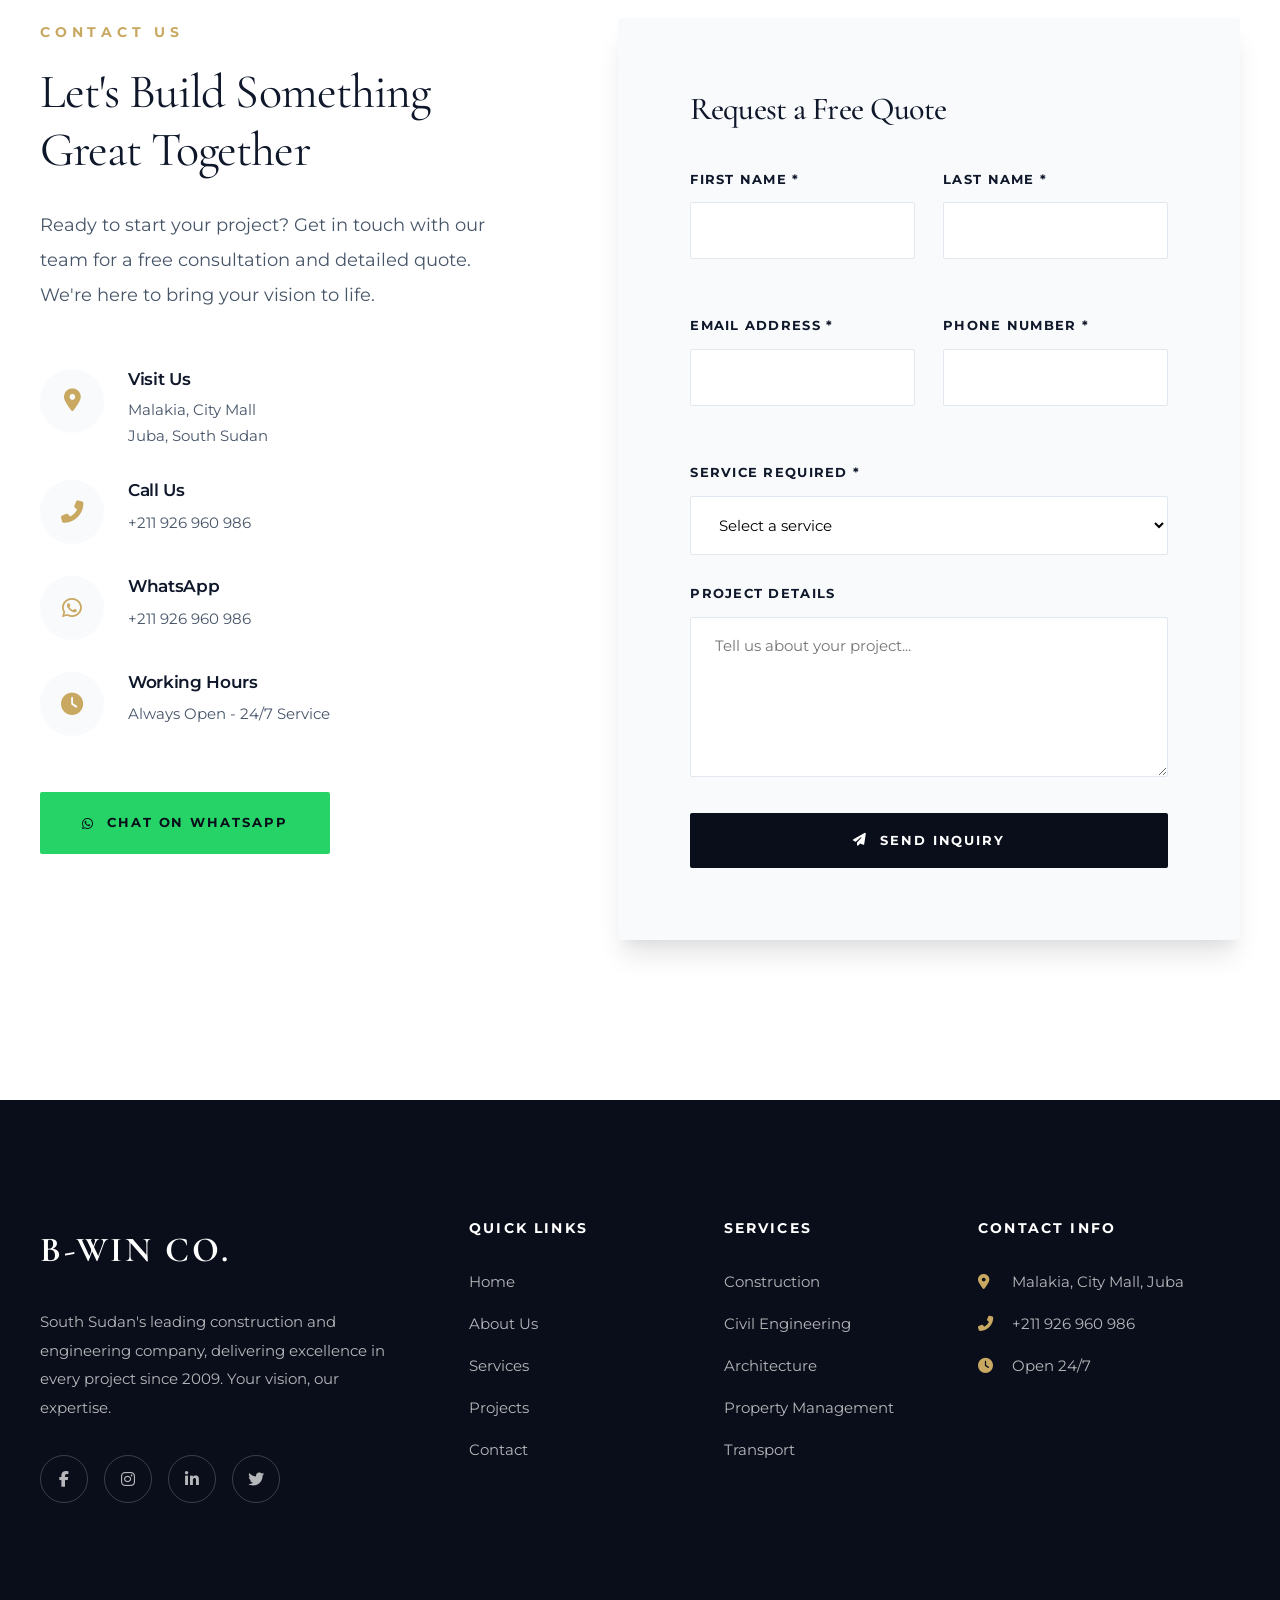
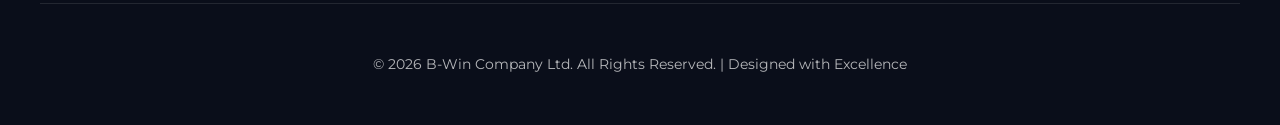
==== commit 3f437118: "Update index.html" ====
--- a/index.html
+++ b/index.html
@@ -1,235 +1,2087 @@
 <!DOCTYPE html>
-<html lang="en" class="scroll-smooth">
+<html lang="en">
 <head>
-    <meta charset="UTF-8">
-    <meta name="viewport" content="width=device-width, initial-scale=1.0, maximum-scale=5.0, viewport-fit=cover">
-    <meta name="description" content="Ham Construction & Trading Co. Ltd - Premier construction company in Juba, South Sudan. Expert in residential & commercial buildings, finishing, renovations, and precast mouldings.">
-    <meta name="keywords" content="Construction Juba, Building Contractors South Sudan, Residential Construction, Commercial Building, Precast Mouldings, Renovation Services Juba">
-    <meta name="author" content="Ham Construction & Trading Co. Ltd">
-    <meta name="theme-color" content="#0B1120">
-    <meta property="og:title" content="Ham Construction & Trading | Premium Construction Services in Juba">
-    <meta property="og:description" content="Building excellence in Juba: residential, commercial projects, finishing, renovations & precast mouldings.">
-    <meta property="og:image" content="https://images.unsplash.com/photo-1541888946425-d81bb19240f5">
-    <meta property="og:type" content="website">
-    <title>Ham Construction & Trading Co. Ltd | Premier Builders in Juba, South Sudan</title>
+  <meta charset="UTF-8">
+  <meta name="viewport" content="width=device-width, initial-scale=1.0">
+  <meta http-equiv="X-UA-Compatible" content="IE=edge">
+  
+  <!-- Primary Meta Tags -->
+  <title>B-Win Company Ltd | Premium Construction & Engineering Services in Juba, South Sudan</title>
+  <meta name="title" content="B-Win Company Ltd | Premium Construction & Engineering Services in Juba, South Sudan">
+  <meta name="description" content="Leading construction company in Juba offering civil engineering, architectural design, property management, interior design, and transport solutions. Call +211 926 960 986 for free quotes.">
+  <meta name="keywords" content="construction company Juba, civil engineering South Sudan, architectural design Juba, property management, interior design, road transport, river transport, B-Win Company, construction consultancy, plumbing services Juba">
+  <meta name="author" content="B-Win Company Ltd">
+  <meta name="robots" content="index, follow">
+  <meta name="language" content="English">
+  <meta name="revisit-after" content="7 days">
+  
+  <!-- Geo Tags -->
+  <meta name="geo.region" content="SS-JG" />
+  <meta name="geo.placename" content="Juba" />
+  <meta name="geo.position" content="4.8594;31.5713" />
+  <meta name="ICBM" content="4.8594, 31.5713" />
+  
+  <!-- Open Graph / Facebook -->
+  <meta property="og:type" content="business.business">
+  <meta property="og:url" content="https://www.bwincompany.com/">
+  <meta property="og:title" content="B-Win Company Ltd | Premium Construction & Engineering Services">
+  <meta property="og:description" content="Transforming visions into reality. Full-service construction, engineering, and logistics solutions in South Sudan.">
+  <meta property="og:image" content="https://images.unsplash.com/photo-1503387762-592deb58ef4e?q=80&w=1200">
+  <meta property="business:contact_street_address" content="Malakia, City Mall">
+  <meta property="business:contact_locality" content="Juba">
+  <meta property="business:contact_country_name" content="South Sudan">
+  <meta property="business:contact_data:phone_number" content="+211926960986">
+  
+  <!-- Twitter -->
+  <meta property="twitter:card" content="summary_large_image">
+  <meta property="twitter:url" content="https://www.bwincompany.com/">
+  <meta property="twitter:title" content="B-Win Company Ltd | Premium Construction & Engineering">
+  <meta property="twitter:description" content="Leading construction and engineering firm in Juba, South Sudan. Quality you can trust.">
+  <meta property="twitter:image" content="https://images.unsplash.com/photo-1503387762-592deb58ef4e?q=80&w=1200">
+  
+  <!-- Canonical URL -->
+  <link rel="canonical" href="https://www.bwincompany.com/">
+  
+  <!-- Preconnect for Performance -->
+  <link rel="preconnect" href="https://fonts.googleapis.com">
+  <link rel="preconnect" href="https://fonts.gstatic.com" crossorigin>
+  <link rel="preconnect" href="https://cdnjs.cloudflare.com">
+  
+  <!-- Fonts -->
+  <link href="https://fonts.googleapis.com/css2?family=Cormorant+Garamond:ital,wght@0,300;0,400;0,500;0,600;0,700;1,400&family=Montserrat:wght@300;400;500;600;700;800&display=swap" rel="stylesheet">
+  
+  <!-- Icons -->
+  <link rel="stylesheet" href="https://cdnjs.cloudflare.com/ajax/libs/font-awesome/6.4.0/css/all.min.css">
+  
+  <!-- Schema.org Markup -->
+  <script type="application/ld+json">
+  {
+    "@context": "https://schema.org",
+    "@type": "ConstructionBusiness",
+    "name": "B-Win Company Ltd",
+    "image": "https://images.unsplash.com/photo-1503387762-592deb58ef4e?q=80&w=1200",
+    "address": {
+      "@type": "PostalAddress",
+      "streetAddress": "Malakia, City Mall",
+      "addressLocality": "Juba",
+      "addressCountry": "SS"
+    },
+    "geo": {
+      "@type": "GeoCoordinates",
+      "latitude": 4.8594,
+      "longitude": 31.5713
+    },
+    "url": "https://www.bwincompany.com",
+    "telephone": "+211926960986",
+    "priceRange": "$$",
+    "openingHours": "Mo-Su 00:00-23:59",
+    "sameAs": [
+      "https://facebook.com/bwincompany"
+    ]
+  }
+  </script>
+
+  <style>
+    :root {
+      --primary: #0a0e1a;
+      --primary-light: #151b2d;
+      --secondary: #1e293b;
+      --accent: #c9a962;
+      --accent-light: #d4bc7a;
+      --accent-dark: #b8984d;
+      --text-primary: #0f172a;
+      --text-secondary: #475569;
+      --text-light: #94a3b8;
+      --bg-primary: #ffffff;
+      --bg-secondary: #f8fafc;
+      --bg-tertiary: #f1f5f9;
+      --border: #e2e8f0;
+      --shadow-sm: 0 1px 2px 0 rgba(0, 0, 0, 0.05);
+      --shadow: 0 4px 6px -1px rgba(0, 0, 0, 0.1), 0 2px 4px -1px rgba(0, 0, 0, 0.06);
+      --shadow-lg: 0 20px 25px -5px rgba(0, 0, 0, 0.1), 0 10px 10px -5px rgba(0, 0, 0, 0.04);
+      --shadow-xl: 0 25px 50px -12px rgba(0, 0, 0, 0.25);
+      --transition: all 0.4s cubic-bezier(0.4, 0, 0.2, 1);
+      --container: 1400px;
+      --nav-height: 90px;
+    }
+
+    * {
+      margin: 0;
+      padding: 0;
+      box-sizing: border-box;
+    }
+
+    html {
+      scroll-behavior: smooth;
+      scroll-padding-top: var(--nav-height);
+    }
+
+    body {
+      font-family: 'Montserrat', sans-serif;
+      font-weight: 400;
+      line-height: 1.7;
+      color: var(--text-primary);
+      background: var(--bg-primary);
+      overflow-x: hidden;
+    }
+
+    h1, h2, h3, h4, h5, h6 {
+      font-family: 'Cormorant Garamond', serif;
+      font-weight: 600;
+      line-height: 1.2;
+      letter-spacing: -0.02em;
+    }
+
+    img {
+      max-width: 100%;
+      height: auto;
+      display: block;
+    }
+
+    a {
+      text-decoration: none;
+      color: inherit;
+      transition: var(--transition);
+    }
+
+    button {
+      cursor: pointer;
+      border: none;
+      background: none;
+      font-family: inherit;
+    }
+
+    .container {
+      max-width: var(--container);
+      margin: 0 auto;
+      padding: 0 40px;
+    }
+
+    /* Buttons */
+    .btn {
+      display: inline-flex;
+      align-items: center;
+      justify-content: center;
+      padding: 18px 40px;
+      font-family: 'Montserrat', sans-serif;
+      font-size: 0.8rem;
+      font-weight: 700;
+      letter-spacing: 0.15em;
+      text-transform: uppercase;
+      border-radius: 2px;
+      transition: var(--transition);
+      gap: 12px;
+      position: relative;
+      overflow: hidden;
+    }
+
+    .btn::before {
+      content: '';
+      position: absolute;
+      top: 0;
+      left: -100%;
+      width: 100%;
+      height: 100%;
+      background: linear-gradient(90deg, transparent, rgba(255,255,255,0.3), transparent);
+      transition: left 0.6s;
+    }
+
+    .btn:hover::before {
+      left: 100%;
+    }
+
+    .btn-primary {
+      background: var(--accent);
+      color: var(--primary);
+      border: 2px solid var(--accent);
+    }
+
+    .btn-primary:hover {
+      background: var(--accent-dark);
+      border-color: var(--accent-dark);
+      transform: translateY(-3px);
+      box-shadow: var(--shadow-lg);
+    }
+
+    .btn-outline {
+      background: transparent;
+      color: var(--bg-primary);
+      border: 2px solid rgba(255,255,255,0.5);
+    }
+
+    .btn-outline:hover {
+      background: var(--bg-primary);
+      color: var(--primary);
+      border-color: var(--bg-primary);
+    }
+
+    .btn-dark {
+      background: var(--primary);
+      color: var(--bg-primary);
+      border: 2px solid var(--primary);
+    }
+
+    .btn-dark:hover {
+      background: transparent;
+      color: var(--primary);
+    }
+
+    .btn-large {
+      padding: 20px 48px;
+      font-size: 0.85rem;
+    }
+
+    /* Navigation */
+    .navbar {
+      position: fixed;
+      top: 0;
+      left: 0;
+      width: 100%;
+      height: var(--nav-height);
+      display: flex;
+      align-items: center;
+      justify-content: space-between;
+      padding: 0 60px;
+      z-index: 1000;
+      transition: var(--transition);
+      background: transparent;
+    }
+
+    .navbar.scrolled {
+      background: rgba(255, 255, 255, 0.98);
+      backdrop-filter: blur(20px);
+      box-shadow: var(--shadow);
+      height: 85px;
+    }
+
+    .logo {
+      font-family: 'Cormorant Garamond', serif;
+      font-size: 2.2rem;
+      font-weight: 700;
+      color: var(--bg-primary);
+      letter-spacing: 0.08em;
+    }
+
+    .navbar.scrolled .logo {
+      color: var(--primary);
+    }
+
+    .nav-wrapper {
+      display: flex;
+      align-items: center;
+      gap: 60px;
+    }
+
+    .nav-links {
+      display: flex;
+      align-items: center;
+      gap: 48px;
+    }
+
+    .nav-links a {
+      font-size: 0.8rem;
+      font-weight: 600;
+      letter-spacing: 0.1em;
+      text-transform: uppercase;
+      color: rgba(255,255,255,0.9);
+      position: relative;
+      padding: 8px 0;
+    }
+
+    .navbar.scrolled .nav-links a {
+      color: var(--text-primary);
+    }
+
+    .nav-links a::after {
+      content: '';
+      position: absolute;
+      bottom: 0;
+      left: 0;
+      width: 0;
+      height: 2px;
+      background: var(--accent);
+      transition: var(--transition);
+    }
+
+    .nav-links a:hover::after {
+      width: 100%;
+    }
+
+    /* Dropdown */
+    .dropdown {
+      position: relative;
+    }
+
+    .dropdown-menu {
+      position: absolute;
+      top: calc(100% + 20px);
+      left: 0;
+      background: var(--bg-primary);
+      min-width: 320px;
+      padding: 28px 0;
+      border-radius: 4px;
+      box-shadow: var(--shadow-xl);
+      opacity: 0;
+      visibility: hidden;
+      transform: translateY(10px);
+      transition: var(--transition);
+    }
+
+    .dropdown:hover .dropdown-menu {
+      opacity: 1;
+      visibility: visible;
+      transform: translateY(0);
+    }
+
+    .dropdown-menu::before {
+      content: '';
+      position: absolute;
+      top: -10px;
+      left: 28px;
+      width: 20px;
+      height: 20px;
+      background: var(--bg-primary);
+      transform: rotate(45deg);
+    }
+
+    .dropdown-menu a {
+      display: block;
+      padding: 14px 32px;
+      font-size: 0.85rem;
+      color: var(--text-primary);
+      text-transform: none;
+      letter-spacing: 0;
+      border-left: 3px solid transparent;
+      transition: var(--transition);
+    }
+
+    .dropdown-menu a:hover {
+      background: var(--bg-secondary);
+      border-left-color: var(--accent);
+      padding-left: 36px;
+    }
+
+    .nav-actions {
+      display: flex;
+      align-items: center;
+      gap: 28px;
+    }
+
+    .phone-link {
+      display: flex;
+      align-items: center;
+      gap: 12px;
+      font-size: 0.9rem;
+      font-weight: 700;
+      color: var(--bg-primary);
+      letter-spacing: 0.05em;
+    }
+
+    .navbar.scrolled .phone-link {
+      color: var(--primary);
+    }
+
+    .phone-link i {
+      color: var(--accent);
+      font-size: 1.2rem;
+    }
+
+    .mobile-menu-btn {
+      display: none;
+      background: none;
+      border: none;
+      font-size: 1.5rem;
+      color: var(--bg-primary);
+      cursor: pointer;
+    }
+
+    .navbar.scrolled .mobile-menu-btn {
+      color: var(--primary);
+    }
+
+    /* Hero Section */
+    .hero {
+      position: relative;
+      height: 100vh;
+      min-height: 900px;
+      display: flex;
+      align-items: center;
+      justify-content: center;
+      overflow: hidden;
+    }
+
+    .hero-bg {
+      position: absolute;
+      top: 0;
+      left: 0;
+      width: 100%;
+      height: 100%;
+      background: url('assets/bwin.jpg') center/cover no-repeat;
+      z-index: -2;
+    }
+
+    .hero-overlay {
+      position: absolute;
+      top: 0;
+      left: 0;
+      width: 100%;
+      height: 100%;
+      background: linear-gradient(135deg, rgba(10,14,26,0.92) 0%, rgba(10,14,26,0.75) 50%, rgba(10,14,26,0.85) 100%);
+      z-index: -1;
+    }
+
+    .hero-content {
+      text-align: center;
+      max-width: 1100px;
+      padding: 0 40px;
+      animation: fadeInUp 1.2s cubic-bezier(0.4, 0, 0.2, 1);
+    }
+
+    .hero-subtitle {
+      display: inline-block;
+      font-size: 0.85rem;
+      font-weight: 700;
+      letter-spacing: 0.4em;
+      text-transform: uppercase;
+      color: var(--accent);
+      margin-bottom: 32px;
+      position: relative;
+    }
+
+    .hero-subtitle::before,
+    .hero-subtitle::after {
+      content: '';
+      position: absolute;
+      top: 50%;
+      width: 80px;
+      height: 1px;
+      background: var(--accent);
+      opacity: 0.6;
+    }
+
+    .hero-subtitle::before {
+      right: calc(100% + 24px);
+    }
+
+    .hero-subtitle::after {
+      left: calc(100% + 24px);
+    }
+
+    .hero h1 {
+      font-size: clamp(3.5rem, 7vw, 6rem);
+      font-weight: 300;
+      color: var(--bg-primary);
+      margin-bottom: 32px;
+      line-height: 1.1;
+    }
+
+    .hero h1 span {
+      font-weight: 600;
+      display: block;
+      font-style: italic;
+    }
+
+    .hero-description {
+      font-size: 1.3rem;
+      font-weight: 300;
+      color: rgba(255,255,255,0.85);
+      margin-bottom: 56px;
+      max-width: 750px;
+      margin-left: auto;
+      margin-right: auto;
+      line-height: 1.9;
+    }
+
+    .hero-ctas {
+      display: flex;
+      gap: 24px;
+      justify-content: center;
+      flex-wrap: wrap;
+    }
+
+    .hero-stats {
+      position: absolute;
+      bottom: 80px;
+      left: 50%;
+      transform: translateX(-50%);
+      display: flex;
+      gap: 100px;
+      color: var(--bg-primary);
+    }
+
+    .stat-item {
+      text-align: center;
+    }
+
+    .stat-number {
+      font-family: 'Cormorant Garamond', serif;
+      font-size: 3.5rem;
+      font-weight: 700;
+      color: var(--accent);
+      display: block;
+      line-height: 1;
+    }
+
+    .stat-label {
+      font-size: 0.85rem;
+      letter-spacing: 0.2em;
+      text-transform: uppercase;
+      opacity: 0.8;
+      margin-top: 12px;
+      font-weight: 500;
+    }
+
+    @keyframes fadeInUp {
+      from {
+        opacity: 0;
+        transform: translateY(50px);
+      }
+      to {
+        opacity: 1;
+        transform: translateY(0);
+      }
+    }
+
+    /* Section Header */
+    .section-header {
+      text-align: center;
+      margin-bottom: 100px;
+    }
+
+    .section-tag {
+      display: inline-block;
+      font-size: 0.85rem;
+      font-weight: 700;
+      letter-spacing: 0.35em;
+      text-transform: uppercase;
+      color: var(--accent);
+      margin-bottom: 20px;
+    }
+
+    .section-title {
+      font-size: clamp(3rem, 5vw, 4rem);
+      font-weight: 400;
+      color: var(--text-primary);
+      margin-bottom: 24px;
+    }
+
+    .section-subtitle {
+      font-size: 1.15rem;
+      color: var(--text-secondary);
+      max-width: 650px;
+      margin: 0 auto;
+      line-height: 1.8;
+    }
+
+    /* Services Section */
+    .services-section {
+      padding: 160px 0;
+      background: var(--bg-secondary);
+    }
+
+    .services-grid {
+      display: grid;
+      grid-template-columns: repeat(auto-fit, minmax(380px, 1fr));
+      gap: 40px;
+    }
+
+    .service-card {
+      background: var(--bg-primary);
+      border-radius: 4px;
+      overflow: hidden;
+      transition: var(--transition);
+      box-shadow: var(--shadow);
+      position: relative;
+    }
+
+    .service-card::before {
+      content: '';
+      position: absolute;
+      top: 0;
+      left: 0;
+      width: 100%;
+      height: 4px;
+      background: var(--accent);
+      transform: scaleX(0);
+      transform-origin: left;
+      transition: transform 0.5s ease;
+      z-index: 10;
+    }
+
+    .service-card:hover {
+      transform: translateY(-12px);
+      box-shadow: var(--shadow-xl);
+    }
+
+    .service-card:hover::before {
+      transform: scaleX(1);
+    }
+
+    .service-image {
+      width: 100%;
+      height: 280px;
+      overflow: hidden;
+      position: relative;
+    }
+
+    .service-image img {
+      width: 100%;
+      height: 100%;
+      object-fit: cover;
+      transition: transform 0.6s ease;
+    }
+
+    .service-card:hover .service-image img {
+      transform: scale(1.1);
+    }
+
+    .service-image-overlay {
+      position: absolute;
+      top: 0;
+      left: 0;
+      width: 100%;
+      height: 100%;
+      background: linear-gradient(to bottom, rgba(10,14,26,0.1), rgba(10,14,26,0.4));
+      opacity: 0;
+      transition: var(--transition);
+    }
+
+    .service-card:hover .service-image-overlay {
+      opacity: 1;
+    }
+
+    .service-content {
+      padding: 40px;
+    }
+
+    .service-icon {
+      width: 60px;
+      height: 60px;
+      background: var(--bg-secondary);
+      border-radius: 50%;
+      display: flex;
+      align-items: center;
+      justify-content: center;
+      margin-bottom: 24px;
+      transition: var(--transition);
+    }
+
+    .service-card:hover .service-icon {
+      background: var(--accent);
+      transform: rotateY(360deg);
+    }
+
+    .service-icon i {
+      font-size: 1.5rem;
+      color: var(--accent);
+      transition: var(--transition);
+    }
+
+    .service-card:hover .service-icon i {
+      color: var(--primary);
+    }
+
+    .service-card h3 {
+      font-size: 1.8rem;
+      font-weight: 600;
+      margin-bottom: 20px;
+      color: var(--text-primary);
+    }
+
+    .service-card p {
+      font-size: 0.95rem;
+      color: var(--text-secondary);
+      line-height: 1.9;
+      margin-bottom: 24px;
+    }
+
+    .service-features {
+      list-style: none;
+      margin-top: 24px;
+    }
+
+    .service-features li {
+      padding: 8px 0;
+      font-size: 0.9rem;
+      color: var(--text-secondary);
+      display: flex;
+      align-items: center;
+      gap: 12px;
+    }
+
+    .service-features li i {
+      color: var(--accent);
+      font-size: 0.8rem;
+    }
+
+    .service-link {
+      display: inline-flex;
+      align-items: center;
+      gap: 8px;
+      margin-top: 24px;
+      font-size: 0.85rem;
+      font-weight: 600;
+      letter-spacing: 0.1em;
+      text-transform: uppercase;
+      color: var(--accent);
+      transition: var(--transition);
+    }
+
+    .service-link:hover {
+      gap: 16px;
+      color: var(--accent-dark);
+    }
+
+    /* About Section */
+    .about-section {
+      padding: 160px 0;
+      background: var(--bg-primary);
+    }
+
+    .about-grid {
+      display: grid;
+      grid-template-columns: 1fr 1fr;
+      gap: 120px;
+      align-items: center;
+    }
+
+    .about-image {
+      position: relative;
+    }
+
+    .about-image-main {
+      width: 100%;
+      height: 650px;
+      object-fit: cover;
+      border-radius: 4px;
+    }
+
+    .about-image-accent {
+      position: absolute;
+      bottom: -50px;
+      right: -50px;
+      width: 350px;
+      height: 350px;
+      background: var(--accent);
+      border-radius: 4px;
+      z-index: -1;
+    }
+
+    .about-content h2 {
+      font-size: 3.5rem;
+      font-weight: 400;
+      margin-bottom: 32px;
+      color: var(--text-primary);
+    }
+
+    .about-content > p {
+      font-size: 1.15rem;
+      color: var(--text-secondary);
+      margin-bottom: 40px;
+      line-height: 1.9;
+    }
+
+    .about-features {
+      display: grid;
+      grid-template-columns: 1fr 1fr;
+      gap: 32px;
+      margin-bottom: 48px;
+    }
+
+    .feature-item {
+      display: flex;
+      align-items: flex-start;
+      gap: 20px;
+    }
+
+    .feature-icon {
+      width: 56px;
+      height: 56px;
+      background: var(--bg-secondary);
+      border-radius: 50%;
+      display: flex;
+      align-items: center;
+      justify-content: center;
+      flex-shrink: 0;
+      transition: var(--transition);
+    }
+
+    .feature-item:hover .feature-icon {
+      background: var(--accent);
+    }
+
+    .feature-icon i {
+      color: var(--accent);
+      font-size: 1.2rem;
+      transition: var(--transition);
+    }
+
+    .feature-item:hover .feature-icon i {
+      color: var(--primary);
+    }
+
+    .feature-text h4 {
+      font-family: 'Montserrat', sans-serif;
+      font-size: 1.05rem;
+      font-weight: 600;
+      margin-bottom: 8px;
+      color: var(--text-primary);
+    }
+
+    .feature-text p {
+      font-size: 0.9rem;
+      color: var(--text-secondary);
+      line-height: 1.6;
+    }
+
+    /* Projects Section */
+    .projects-section {
+      padding: 160px 0;
+      background: var(--bg-tertiary);
+    }
+
+    .projects-grid {
+      display: grid;
+      grid-template-columns: repeat(3, 1fr);
+      gap: 32px;
+    }
+
+    .project-card {
+      position: relative;
+      height: 500px;
+      overflow: hidden;
+      border-radius: 4px;
+      cursor: pointer;
+    }
+
+    .project-card:first-child {
+      grid-column: span 2;
+      grid-row: span 2;
+      height: 100%;
+    }
+
+    .project-image {
+      width: 100%;
+      height: 100%;
+      object-fit: cover;
+      transition: transform 0.7s ease;
+    }
+
+    .project-card:hover .project-image {
+      transform: scale(1.08);
+    }
+
+    .project-overlay {
+      position: absolute;
+      bottom: 0;
+      left: 0;
+      width: 100%;
+      padding: 48px;
+      background: linear-gradient(to top, rgba(10,14,26,0.95), transparent);
+      color: var(--bg-primary);
+      transform: translateY(30px);
+      opacity: 0;
+      transition: var(--transition);
+    }
+
+    .project-card:hover .project-overlay {
+      transform: translateY(0);
+      opacity: 1;
+    }
+
+    .project-category {
+      font-size: 0.85rem;
+      letter-spacing: 0.25em;
+      text-transform: uppercase;
+      color: var(--accent);
+      margin-bottom: 16px;
+      font-weight: 600;
+    }
+
+    .project-title {
+      font-size: 2rem;
+      font-weight: 500;
+      margin-bottom: 16px;
+    }
+
+    .project-location {
+      font-size: 0.95rem;
+      opacity: 0.9;
+      display: flex;
+      align-items: center;
+      gap: 10px;
+    }
+
+    /* Contact Section */
+    .contact-section {
+      padding: 160px 0;
+      background: var(--bg-primary);
+    }
+
+    .contact-wrapper {
+      display: grid;
+      grid-template-columns: 1fr 1.3fr;
+      gap: 100px;
+    }
+
+    .contact-info h3 {
+      font-size: 3rem;
+      font-weight: 400;
+      margin-bottom: 28px;
+      color: var(--text-primary);
+    }
+
+    .contact-info > p {
+      font-size: 1.15rem;
+      color: var(--text-secondary);
+      margin-bottom: 56px;
+      line-height: 1.9;
+    }
+
+    .contact-details {
+      margin-bottom: 56px;
+    }
+
+    .contact-item {
+      display: flex;
+      align-items: flex-start;
+      gap: 24px;
+      margin-bottom: 32px;
+    }
+
+    .contact-icon {
+      width: 64px;
+      height: 64px;
+      background: var(--bg-secondary);
+      border-radius: 50%;
+      display: flex;
+      align-items: center;
+      justify-content: center;
+      flex-shrink: 0;
+      transition: var(--transition);
+    }
+
+    .contact-item:hover .contact-icon {
+      background: var(--accent);
+      transform: rotateY(360deg);
+    }
+
+    .contact-icon i {
+      font-size: 1.4rem;
+      color: var(--accent);
+      transition: var(--transition);
+    }
+
+    .contact-item:hover .contact-icon i {
+      color: var(--primary);
+    }
+
+    .contact-text h4 {
+      font-family: 'Montserrat', sans-serif;
+      font-size: 1.05rem;
+      font-weight: 600;
+      margin-bottom: 8px;
+      color: var(--text-primary);
+    }
+
+    .contact-text p, .contact-text a {
+      font-size: 0.95rem;
+      color: var(--text-secondary);
+      transition: var(--transition);
+      line-height: 1.7;
+    }
+
+    .contact-text a:hover {
+      color: var(--accent);
+    }
+
+    .contact-form-wrapper {
+      background: var(--bg-secondary);
+      padding: 72px;
+      border-radius: 4px;
+      box-shadow: var(--shadow-lg);
+    }
+
+    .contact-form h4 {
+      font-size: 2rem;
+      font-weight: 500;
+      margin-bottom: 40px;
+      color: var(--text-primary);
+    }
+
+    .form-row {
+      display: grid;
+      grid-template-columns: 1fr 1fr;
+      gap: 28px;
+      margin-bottom: 28px;
+    }
+
+    .form-group {
+      margin-bottom: 28px;
+    }
+
+    .form-group label {
+      display: block;
+      font-size: 0.8rem;
+      font-weight: 700;
+      letter-spacing: 0.1em;
+      text-transform: uppercase;
+      color: var(--text-primary);
+      margin-bottom: 12px;
+    }
+
+    .form-group input,
+    .form-group select,
+    .form-group textarea {
+      width: 100%;
+      padding: 18px 24px;
+      font-family: 'Montserrat', sans-serif;
+      font-size: 0.95rem;
+      border: 1px solid var(--border);
+      border-radius: 2px;
+      background: var(--bg-primary);
+      transition: var(--transition);
+    }
+
+    .form-group input:focus,
+    .form-group select:focus,
+    .form-group textarea:focus {
+      outline: none;
+      border-color: var(--accent);
+      box-shadow: 0 0 0 4px rgba(201, 169, 98, 0.1);
+    }
+
+    .form-group textarea {
+      resize: vertical;
+      min-height: 160px;
+    }
+
+    /* Footer */
+    footer {
+      background: var(--primary);
+      color: rgba(255,255,255,0.7);
+      padding: 120px 0 48px;
+    }
+
+    .footer-grid {
+      display: grid;
+      grid-template-columns: 2fr 1fr 1fr 1.5fr;
+      gap: 80px;
+      margin-bottom: 100px;
+    }
+
+    .footer-brand .logo {
+      color: var(--bg-primary);
+      margin-bottom: 28px;
+      display: inline-block;
+    }
+
+    .footer-brand p {
+      font-size: 0.95rem;
+      line-height: 1.9;
+      margin-bottom: 32px;
+    }
+
+    .social-links {
+      display: flex;
+      gap: 16px;
+    }
+
+    .social-links a {
+      width: 48px;
+      height: 48px;
+      border: 1px solid rgba(255,255,255,0.2);
+      border-radius: 50%;
+      display: flex;
+      align-items: center;
+      justify-content: center;
+      transition: var(--transition);
+    }
+
+    .social-links a:hover {
+      background: var(--accent);
+      border-color: var(--accent);
+      color: var(--primary);
+      transform: translateY(-4px);
+    }
+
+    .footer-column h4 {
+      font-family: 'Montserrat', sans-serif;
+      font-size: 0.9rem;
+      font-weight: 700;
+      letter-spacing: 0.15em;
+      text-transform: uppercase;
+      color: var(--bg-primary);
+      margin-bottom: 32px;
+    }
+
+    .footer-links a {
+      display: block;
+      font-size: 0.95rem;
+      margin-bottom: 16px;
+      transition: var(--transition);
+    }
+
+    .footer-links a:hover {
+      color: var(--accent);
+      padding-left: 8px;
+    }
+
+    .footer-contact p {
+      font-size: 0.95rem;
+      margin-bottom: 16px;
+      display: flex;
+      align-items: center;
+      gap: 14px;
+    }
+
+    .footer-contact i {
+      color: var(--accent);
+      width: 20px;
+    }
+
+    .footer-bottom {
+      padding-top: 48px;
+      border-top: 1px solid rgba(255,255,255,0.1);
+      text-align: center;
+      font-size: 0.9rem;
+    }
+
+    /* Responsive */
+    @media (max-width: 1200px) {
+      .container {
+        padding: 0 32px;
+      }
+
+      .services-grid {
+        grid-template-columns: repeat(2, 1fr);
+      }
+
+      .about-grid {
+        gap: 80px;
+      }
+
+      .footer-grid {
+        gap: 60px;
+      }
+    }
+
+    @media (max-width: 1024px) {
+      .navbar {
+        padding: 0 32px;
+      }
+
+      .nav-wrapper {
+        position: fixed;
+        top: var(--nav-height);
+        left: 0;
+        width: 100%;
+        height: calc(100vh - var(--nav-height));
+        background: var(--bg-primary);
+        flex-direction: column;
+        padding: 60px 32px;
+        gap: 40px;
+        transform: translateX(100%);
+        transition: var(--transition);
+        overflow-y: auto;
+      }
+
+      .nav-wrapper.active {
+        transform: translateX(0);
+      }
+
+      .nav-links {
+        flex-direction: column;
+        gap: 28px;
+      }
+
+      .nav-links a {
+        color: var(--text-primary);
+        font-size: 1.1rem;
+      }
+
+      .dropdown-menu {
+        position: static;
+        opacity: 1;
+        visibility: visible;
+        transform: none;
+        box-shadow: none;
+        display: none;
+        padding: 24px 0 0 24px;
+        min-width: auto;
+        background: transparent;
+      }
+
+      .dropdown.active .dropdown-menu {
+        display: block;
+      }
+
+      .dropdown-menu::before {
+        display: none;
+      }
+
+      .nav-actions {
+        display: none;
+      }
+
+      .mobile-menu-btn {
+        display: block;
+      }
+
+      .hero-stats {
+        display: none;
+      }
+
+      .about-grid,
+      .contact-wrapper {
+        grid-template-columns: 1fr;
+        gap: 80px;
+      }
+
+      .about-image-accent {
+        width: 250px;
+        height: 250px;
+        bottom: -30px;
+        right: -30px;
+      }
+
+      .projects-grid {
+        grid-template-columns: repeat(2, 1fr);
+      }
+
+      .project-card:first-child {
+        grid-column: span 2;
+        grid-row: span 1;
+        height: 500px;
+      }
+
+      .footer-grid {
+        grid-template-columns: 1fr 1fr;
+      }
+
+      .contact-form-wrapper {
+        padding: 48px;
+      }
+    }
+
+    @media (max-width: 768px) {
+      .hero h1 {
+        font-size: 2.8rem;
+      }
+
+      .hero-description {
+        font-size: 1.1rem;
+      }
+
+      .section-title {
+        font-size: 2.5rem;
+      }
+
+      .services-grid {
+        grid-template-columns: 1fr;
+      }
+
+      .service-image {
+        height: 240px;
+      }
+
+      .service-content {
+        padding: 32px;
+      }
+
+      .about-content h2 {
+        font-size: 2.5rem;
+      }
+
+      .about-features {
+        grid-template-columns: 1fr;
+      }
+
+      .projects-grid {
+        grid-template-columns: 1fr;
+      }
+
+      .project-card:first-child {
+        grid-column: span 1;
+        height: 400px;
+      }
+
+      .form-row {
+        grid-template-columns: 1fr;
+      }
+
+      .footer-grid {
+        grid-template-columns: 1fr;
+        gap: 48px;
+      }
+
+      .contact-info h3 {
+        font-size: 2.2rem;
+      }
+
+      .contact-form-wrapper {
+        padding: 36px;
+      }
+    }
+
+    @media (max-width: 480px) {
+      .container {
+        padding: 0 20px;
+      }
+
+      .hero h1 {
+        font-size: 2.2rem;
+      }
+
+      .btn {
+        padding: 16px 32px;
+        font-size: 0.75rem;
+      }
+
+      .section-title {
+        font-size: 2rem;
+      }
+
+      .service-card h3 {
+        font-size: 1.5rem;
+      }
+    }
+
+    /* Animations */
+    .fade-in {
+      opacity: 0;
+      transform: translateY(40px);
+      transition: opacity 0.8s ease, transform 0.8s ease;
+    }
+
+    .fade-in.visible {
+      opacity: 1;
+      transform: translateY(0);
+    }
+
+    .stagger-1 { transition-delay: 0.1s; }
+    .stagger-2 { transition-delay: 0.2s; }
+    .stagger-3 { transition-delay: 0.3s; }
+    .stagger-4 { transition-delay: 0.4s; }
+    .stagger-5 { transition-delay: 0.5s; }
+    .stagger-6 { transition-delay: 0.6s; }
+    .stagger-7 { transition-delay: 0.7s; }
+    .stagger-8 { transition-delay: 0.8s; }
+  </style>
+</head>
+<body>
+
+  <!-- Navigation -->
+  <nav class="navbar" id="navbar">
+    <a href="#home" class="logo">B-WIN CO.</a>
     
-    <link rel="preconnect" href="https://fonts.googleapis.com">
-    <link rel="preconnect" href="https://fonts.gstatic.com" crossorigin>
-    <link href="https://fonts.googleapis.com/css2?family=Manrope:wght@300;400;500;600;700;800&family=Playfair+Display:ital,wght@0,400;0,500;0,600;0,700;1,400;1,500&display=swap" rel="stylesheet">
-    <script src="https://cdn.tailwindcss.com"></script>
-    <script src="https://unpkg.com/lucide@latest"></script>
-    <link rel="stylesheet" href="style.css">
-    <script>
-        tailwind.config = {
-            theme: {
-                extend: {
-                    colors: {
-                        haven: {
-                            navy: '#0B1120',
-                            charcoal: '#1E293B',
-                            gold: '#D4AF37',
-                            goldLight: '#F3E5AB',
-                            goldDark: '#B89628',
-                            aqua: '#2DD4BF',
-                            aquaLight: '#5EEAD4',
-                            light: '#F8FAFC',
-                            gray: '#64748B'
-                        }
-                    },
-                    fontFamily: {
-                        sans: ['Manrope', 'sans-serif'],
-                        serif: ['Playfair Display', 'serif'],
-                    },
-                    animation: {
-                        'float': 'float 6s ease-in-out infinite',
-                        'pulse-slow': 'pulse 4s cubic-bezier(0.4, 0, 0.6, 1) infinite',
-                        'fade-in': 'fadeIn 1s ease-out forwards',
-                        'slide-up': 'slideUp 0.8s ease-out forwards',
-                        'scale-gentle': 'scaleIn 0.7s cubic-bezier(0.2, 0.9, 0.4, 1.1) forwards',
-                    },
-                    keyframes: {
-                        float: { '0%, 100%': { transform: 'translateY(0)' }, '50%': { transform: 'translateY(-8px)' } },
-                        fadeIn: { '0%': { opacity: '0', transform: 'translateY(20px)' }, '100%': { opacity: '1', transform: 'translateY(0)' } },
-                        slideUp: { '0%': { opacity: '0', transform: 'translateY(40px)' }, '100%': { opacity: '1', transform: 'translateY(0)' } },
-                        scaleIn: { '0%': { opacity: '0', transform: 'scale(0.96)' }, '100%': { opacity: '1', transform: 'scale(1)' } }
-                    },
-                    screens: { 'xs': '480px', 'sm': '640px', 'md': '768px', 'lg': '1024px', 'xl': '1280px', '2xl': '1536px' }
-                }
-            }
+    <div class="nav-wrapper" id="navWrapper">
+      <ul class="nav-links">
+        <li><a href="#home">Home</a></li>
+        <li class="dropdown" id="servicesDropdown">
+          <a href="#services">Services <i class="fas fa-chevron-down" style="font-size: 0.7em; margin-left: 4px;"></i></a>
+          <ul class="dropdown-menu">
+            <li><a href="#construction">Construction & Renovations</a></li>
+            <li><a href="#civil">Civil Engineering & Plumbing</a></li>
+            <li><a href="#architectural">Architectural Designs & Plans</a></li>
+            <li><a href="#consultancy">Construction Consultancy</a></li>
+            <li><a href="#property">Property Management</a></li>
+            <li><a href="#interior">Interior Design</a></li>
+            <li><a href="#road">Road Transport</a></li>
+            <li><a href="#river">River Transport</a></li>
+          </ul>
+        </li>
+        <li><a href="#projects">Projects</a></li>
+        <li><a href="#about">About</a></li>
+        <li><a href="#contact">Contact</a></li>
+      </ul>
+      
+      <div class="nav-actions">
+        <a href="tel:+211926960986" class="phone-link">
+          <i class="fas fa-phone-alt"></i>
+          <span>+211 926 960 986</span>
+        </a>
+        <a href="#contact" class="btn btn-primary">Get Quote</a>
+      </div>
+    </div>
+    
+    <button class="mobile-menu-btn" id="mobileMenuBtn">
+      <i class="fas fa-bars"></i>
+    </button>
+  </nav>
+
+  <!-- Hero Section -->
+  <section id="home" class="hero">
+    <div class="hero-bg"></div>
+    <div class="hero-overlay"></div>
+    
+    <div class="hero-content">
+      <span class="hero-subtitle">Excellence in Construction</span>
+      <h1>Building Tomorrow's <span>Landmarks Today</span></h1>
+      <p class="hero-description">
+        Premium construction, engineering, and logistics solutions across South Sudan. 
+        Delivering exceptional quality, innovation, and reliability for every project.
+      </p>
+      <div class="hero-ctas">
+        <a href="tel:+211926960986" class="btn btn-outline btn-large">
+          <i class="fas fa-phone-alt"></i>
+          Call Us Now
+        </a>
+        <a href="#contact" class="btn btn-primary btn-large">
+          <i class="fas fa-file-invoice"></i>
+          Get Free Quote
+        </a>
+      </div>
+    </div>
+    
+    <div class="hero-stats">
+      <div class="stat-item">
+        <span class="stat-number">15+</span>
+        <div class="stat-label">Years Experience</div>
+      </div>
+      <div class="stat-item">
+        <span class="stat-number">200+</span>
+        <div class="stat-label">Projects Completed</div>
+      </div>
+      <div class="stat-item">
+        <span class="stat-number">24/7</span>
+        <div class="stat-label">Support</div>
+      </div>
+    </div>
+  </section>
+
+  <!-- About Section -->
+  <section id="about" class="about-section">
+    <div class="container">
+      <div class="about-grid">
+        <div class="about-image fade-in">
+          <img src="assets/bwin.jpg" alt="Construction Site" class="about-image-main">
+          <div class="about-image-accent"></div>
+        </div>
+        
+        <div class="about-content fade-in">
+          <span class="section-tag">About Us</span>
+          <h2>Building Excellence Since 2018</h2>
+          <p>
+            B-Win Company Ltd stands as South Sudan's premier construction and engineering firm, 
+            headquartered in the heart of Juba. We specialize in delivering comprehensive solutions 
+            that span from architectural design and civil engineering to property management and 
+            logistics services.
+          </p>
+          
+          <div class="about-features">
+            <div class="feature-item">
+              <div class="feature-icon">
+                <i class="fas fa-check"></i>
+              </div>
+              <div class="feature-text">
+                <h4>Quality Assured</h4>
+                <p>International standards</p>
+              </div>
+            </div>
+            <div class="feature-item">
+              <div class="feature-icon">
+                <i class="fas fa-clock"></i>
+              </div>
+              <div class="feature-text">
+                <h4>On-Time Delivery</h4>
+                <p>Project deadlines met</p>
+              </div>
+            </div>
+            <div class="feature-item">
+              <div class="feature-icon">
+                <i class="fas fa-users"></i>
+              </div>
+              <div class="feature-text">
+                <h4>Expert Team</h4>
+                <p>Certified professionals</p>
+              </div>
+            </div>
+            <div class="feature-item">
+              <div class="feature-icon">
+                <i class="fas fa-shield-alt"></i>
+              </div>
+              <div class="feature-text">
+                <h4>Safety First</h4>
+                <p>Zero compromise</p>
+              </div>
+            </div>
+          </div>
+          
+          <a href="#contact" class="btn btn-dark">Work With Us</a>
+        </div>
+      </div>
+    </div>
+  </section>
+
+  <!-- Services Section -->
+  <section id="services" class="services-section">
+    <div class="container">
+      <div class="section-header fade-in">
+        <span class="section-tag">Our Services</span>
+        <h2 class="section-title">Comprehensive Solutions</h2>
+        <p class="section-subtitle">
+          From concept to completion, we offer end-to-end services tailored to your needs with uncompromising quality
+        </p>
+      </div>
+      
+      <div class="services-grid">
+        <!-- Service 1: Construction & Renovations -->
+        <div class="service-card fade-in stagger-1" id="construction">
+          <div class="service-image">
+            <img src="assets/bwinn.jpg" alt="Construction and Renovations">
+            <div class="service-image-overlay"></div>
+          </div>
+          <div class="service-content">
+            <div class="service-icon">
+              <i class="fas fa-hard-hat"></i>
+            </div>
+            <h3>Construction & Renovations</h3>
+            <p>
+              We deliver full-scale construction services for residential, commercial, and industrial projects. 
+              From groundbreaking to final finishes, our expert team ensures precision craftsmanship and premium 
+              materials. Our renovation services breathe new life into existing structures, maximizing space and 
+              functionality while preserving architectural integrity.
+            </p>
+            <ul class="service-features">
+              <li><i class="fas fa-check-circle"></i> New building construction</li>
+              <li><i class="fas fa-check-circle"></i> Complete renovations & remodeling</li>
+              <li><i class="fas fa-check-circle"></i> Structural upgrades & repairs</li>
+              <li><i class="fas fa-check-circle"></i> Premium material sourcing</li>
+            </ul>
+            <a href="#contact" class="service-link">
+              Learn More <i class="fas fa-arrow-right"></i>
+            </a>
+          </div>
+        </div>
+
+        <!-- Service 2: Civil Engineering & Plumbing -->
+        <div class="service-card fade-in stagger-2" id="civil">
+          <div class="service-image">
+            <img src="https://images.unsplash.com/photo-1581094794329-c8112a89af12?q=80&w=800&auto=format&fit=crop" alt="Civil Engineering and Plumbing">
+            <div class="service-image-overlay"></div>
+          </div>
+          <div class="service-content">
+            <div class="service-icon">
+              <i class="fas fa-drafting-compass"></i>
+            </div>
+            <h3>Civil Engineering & Plumbing</h3>
+            <p>
+              Our civil engineering division specializes in infrastructure development, including roads, bridges, 
+              and drainage systems. We provide comprehensive plumbing solutions from installation to maintenance, 
+              ensuring efficient water management systems that meet international standards and local regulations.
+            </p>
+            <ul class="service-features">
+              <li><i class="fas fa-check-circle"></i> Infrastructure development</li>
+              <li><i class="fas fa-check-circle"></i> Drainage & water systems</li>
+              <li><i class="fas fa-check-circle"></i> Industrial plumbing</li>
+              <li><i class="fas fa-check-circle"></i> Pipeline installation</li>
+            </ul>
+            <a href="#contact" class="service-link">
+              Learn More <i class="fas fa-arrow-right"></i>
+            </a>
+          </div>
+        </div>
+
+        <!-- Service 3: Architectural Designs & Plans -->
+        <div class="service-card fade-in stagger-3" id="architectural">
+          <div class="service-image">
+            <img src="https://images.unsplash.com/photo-1503387762-592deb58ef4e?q=80&w=800&auto=format&fit=crop" alt="Architectural Designs">
+            <div class="service-image-overlay"></div>
+          </div>
+          <div class="service-content">
+            <div class="service-icon">
+              <i class="fas fa-building"></i>
+            </div>
+            <h3>Architectural Designs & Plans</h3>
+            <p>
+              Our architectural team creates innovative, sustainable designs that blend aesthetics with functionality. 
+              We produce detailed blueprints, 3D renderings, and comprehensive plans that comply with local zoning 
+              laws and environmental standards, bringing your vision to life with precision and creativity.
+            </p>
+            <ul class="service-features">
+              <li><i class="fas fa-check-circle"></i> Custom architectural design</li>
+              <li><i class="fas fa-check-circle"></i> 3D visualization & renderings</li>
+              <li><i class="fas fa-check-circle"></i> Permit & approval assistance</li>
+              <li><i class="fas fa-check-circle"></i> Sustainable design solutions</li>
+            </ul>
+            <a href="#contact" class="service-link">
+              Learn More <i class="fas fa-arrow-right"></i>
+            </a>
+          </div>
+        </div>
+
+        <!-- Service 4: Construction Consultancy -->
+        <div class="service-card fade-in stagger-4" id="consultancy">
+          <div class="service-image">
+            <img src="https://images.unsplash.com/photo-1454165804606-c3d57bc86b40?q=80&w=800&auto=format&fit=crop" alt="Construction Consultancy">
+            <div class="service-image-overlay"></div>
+          </div>
+          <div class="service-content">
+            <div class="service-icon">
+              <i class="fas fa-clipboard-check"></i>
+            </div>
+            <h3>Construction Consultancy</h3>
+            <p>
+              Leverage our expertise with comprehensive construction consultancy services. We provide project 
+              management, cost estimation, risk assessment, and compliance audits to ensure your project stays 
+              on track, within budget, and meets all regulatory requirements from start to finish.
+            </p>
+            <ul class="service-features">
+              <li><i class="fas fa-check-circle"></i> Project management</li>
+              <li><i class="fas fa-check-circle"></i> Cost estimation & budgeting</li>
+              <li><i class="fas fa-check-circle"></i> Risk assessment</li>
+              <li><i class="fas fa-check-circle"></i> Quality control & audits</li>
+            </ul>
+            <a href="#contact" class="service-link">
+              Learn More <i class="fas fa-arrow-right"></i>
+            </a>
+          </div>
+        </div>
+
+        <!-- Service 5: Property Management -->
+        <div class="service-card fade-in stagger-5" id="property">
+          <div class="service-image">
+            <img src="https://images.unsplash.com/photo-1560518883-ce09059eeffa?q=80&w=800&auto=format&fit=crop" alt="Property Management">
+            <div class="service-image-overlay"></div>
+          </div>
+          <div class="service-content">
+            <div class="service-icon">
+              <i class="fas fa-home"></i>
+            </div>
+            <h3>Property Management</h3>
+            <p>
+              Our property management services ensure your assets are maintained, secure, and profitable. We handle 
+              everything from tenant relations and rent collection to maintenance coordination and financial reporting, 
+              maximizing the value and performance of your residential and commercial properties.
+            </p>
+            <ul class="service-features">
+              <li><i class="fas fa-check-circle"></i> Tenant management</li>
+              <li><i class="fas fa-check-circle"></i> Maintenance coordination</li>
+              <li><i class="fas fa-check-circle"></i> Financial reporting</li>
+              <li><i class="fas fa-check-circle"></i> Security services</li>
+            </ul>
+            <a href="#contact" class="service-link">
+              Learn More <i class="fas fa-arrow-right"></i>
+            </a>
+          </div>
+        </div>
+
+        <!-- Service 6: Interior Design -->
+        <div class="service-card fade-in stagger-6" id="interior">
+          <div class="service-image">
+            <img src="https://images.unsplash.com/photo-1616486338812-3dadae4b4ace?q=80&w=800&auto=format&fit=crop" alt="Interior Design">
+            <div class="service-image-overlay"></div>
+          </div>
+          <div class="service-content">
+            <div class="service-icon">
+              <i class="fas fa-couch"></i>
+            </div>
+            <h3>Interior Design</h3>
+            <p>
+              Transform your spaces with our expert interior design services. We create elegant, functional 
+              environments that reflect your style and enhance productivity. From concept development to final 
+              installation, we handle every detail including furniture selection, color schemes, lighting design, 
+              and space optimization.
+            </p>
+            <ul class="service-features">
+              <li><i class="fas fa-check-circle"></i> Space planning</li>
+              <li><i class="fas fa-check-circle"></i> Custom furniture design</li>
+              <li><i class="fas fa-check-circle"></i> Color & material selection</li>
+              <li><i class="fas fa-check-circle"></i> Lighting design</li>
+            </ul>
+            <a href="#contact" class="service-link">
+              Learn More <i class="fas fa-arrow-right"></i>
+            </a>
+          </div>
+        </div>
+
+        <!-- Service 7: Road Transport -->
+        <div class="service-card fade-in stagger-7" id="road">
+          <div class="service-image">
+            <img src="https://images.unsplash.com/photo-1601584115197-04ecc0da31d7?q=80&w=800&auto=format&fit=crop" alt="Road Transport">
+            <div class="service-image-overlay"></div>
+          </div>
+          <div class="service-content">
+            <div class="service-icon">
+              <i class="fas fa-truck-moving"></i>
+            </div>
+            <h3>Road Transport</h3>
+            <p>
+              Our road transport division provides reliable freight and logistics services across South Sudan. 
+              With a modern fleet and experienced drivers, we ensure timely delivery of materials, equipment, 
+              and goods to construction sites and businesses throughout the region, including remote areas.
+            </p>
+            <ul class="service-features">
+              <li><i class="fas fa-check-circle"></i> Heavy equipment transport</li>
+              <li><i class="fas fa-check-circle"></i> Construction materials delivery</li>
+              <li><i class="fas fa-check-circle"></i> Long-haul freight services</li>
+              <li><i class="fas fa-check-circle"></i> Real-time tracking</li>
+            </ul>
+            <a href="#contact" class="service-link">
+              Learn More <i class="fas fa-arrow-right"></i>
+            </a>
+          </div>
+        </div>
+
+        <!-- Service 8: River Transport -->
+        <div class="service-card fade-in stagger-8" id="river">
+          <div class="service-image">
+            <img src="https://images.unsplash.com/photo-1569263979104-865ab7cd8d13?q=80&w=800&auto=format&fit=crop" alt="River Transport">
+            <div class="service-image-overlay"></div>
+          </div>
+          <div class="service-content">
+            <div class="service-icon">
+              <i class="fas fa-ship"></i>
+            </div>
+            <h3>River Transport</h3>
+            <p>
+              Navigate South Sudan's waterways with our specialized river transport services. We operate modern 
+              barges and vessels for bulk material transport, heavy cargo, and remote site deliveries. Our river 
+              transport solutions provide cost-effective access to areas unreachable by road, ensuring your 
+              projects stay on schedule.
+            </p>
+            <ul class="service-features">
+              <li><i class="fas fa-check-circle"></i> Barge transport services</li>
+              <li><i class="fas fa-check-circle"></i> Bulk cargo handling</li>
+              <li><i class="fas fa-check-circle"></i> Remote site access</li>
+              <li><i class="fas fa-check-circle"></i> Seasonal navigation</li>
+            </ul>
+            <a href="#contact" class="service-link">
+              Learn More <i class="fas fa-arrow-right"></i>
+            </a>
+          </div>
+        </div>
+      </div>
+    </div>
+  </section>
+
+  <!-- Projects Section -->
+  <section id="projects" class="projects-section">
+    <div class="container">
+      <div class="section-header fade-in">
+        <span class="section-tag">Portfolio</span>
+        <h2 class="section-title">Featured Projects</h2>
+        <p class="section-subtitle">
+          Showcasing our commitment to excellence across diverse sectors
+        </p>
+      </div>
+      
+      <div class="projects-grid">
+        <div class="project-card fade-in">
+          <img src="https://images.unsplash.com/photo-1486406146926-c627a92ad1ab?q=80&w=1200&auto=format&fit=crop" alt="Commercial Complex" class="project-image">
+          <div class="project-overlay">
+            <div class="project-category">Commercial</div>
+            <h3 class="project-title">City Mall Expansion</h3>
+            <div class="project-location">
+              <i class="fas fa-map-marker-alt"></i>
+              Malakia, Juba
+            </div>
+          </div>
+        </div>
+        
+        <div class="project-card fade-in">
+          <img src="https://images.unsplash.com/photo-1590486803833-1c5dc8ddd4c8?q=80&w=800&auto=format&fit=crop" alt="Residential Building" class="project-image">
+          <div class="project-overlay">
+            <div class="project-category">Residential</div>
+            <h3 class="project-title">Luxury Apartments</h3>
+            <div class="project-location">
+              <i class="fas fa-map-marker-alt"></i>
+              Juba
+            </div>
+          </div>
+        </div>
+        
+        <div class="project-card fade-in">
+          <img src="https://images.unsplash.com/photo-1545324418-cc1a3fa10c00?q=80&w=800&auto=format&fit=crop" alt="Infrastructure" class="project-image">
+          <div class="project-overlay">
+            <div class="project-category">Infrastructure</div>
+            <h3 class="project-title">Road Development</h3>
+            <div class="project-location">
+              <i class="fas fa-map-marker-alt"></i>
+              Central Equatoria
+            </div>
+          </div>
+        </div>
+      </div>
+    </div>
+  </section>
+
+  <!-- Contact Section -->
+  <section id="contact" class="contact-section">
+    <div class="container">
+      <div class="contact-wrapper">
+        <div class="contact-info fade-in">
+          <span class="section-tag">Contact Us</span>
+          <h3>Let's Build Something Great Together</h3>
+          <p>
+            Ready to start your project? Get in touch with our team for a free consultation 
+            and detailed quote. We're here to bring your vision to life.
+          </p>
+          
+          <div class="contact-details">
+            <div class="contact-item">
+              <div class="contact-icon">
+                <i class="fas fa-map-marker-alt"></i>
+              </div>
+              <div class="contact-text">
+                <h4>Visit Us</h4>
+                <p>Malakia, City Mall<br>Juba, South Sudan</p>
+              </div>
+            </div>
+            
+            <div class="contact-item">
+              <div class="contact-icon">
+                <i class="fas fa-phone-alt"></i>
+              </div>
+              <div class="contact-text">
+                <h4>Call Us</h4>
+                <a href="tel:+211926960986">+211 926 960 986</a>
+              </div>
+            </div>
+            
+            <div class="contact-item">
+              <div class="contact-icon">
+                <i class="fab fa-whatsapp"></i>
+              </div>
+              <div class="contact-text">
+                <h4>WhatsApp</h4>
+                <a href="https://wa.me/211926960986" target="_blank">+211 926 960 986</a>
+              </div>
+            </div>
+            
+            <div class="contact-item">
+              <div class="contact-icon">
+                <i class="fas fa-clock"></i>
+              </div>
+              <div class="contact-text">
+                <h4>Working Hours</h4>
+                <p>Always Open - 24/7 Service</p>
+              </div>
+            </div>
+          </div>
+          
+          <a href="https://wa.me/211926960986" target="_blank" class="btn btn-primary" style="background: #25D366; border-color: #25D366;">
+            <i class="fab fa-whatsapp"></i>
+            Chat on WhatsApp
+          </a>
+        </div>
+        
+        <div class="contact-form-wrapper fade-in">
+          <form class="contact-form" onsubmit="event.preventDefault(); alert('Thank you for your inquiry! We will contact you within 24 hours.');">
+            <h4>Request a Free Quote</h4>
+            
+            <div class="form-row">
+              <div class="form-group">
+                <label for="firstName">First Name *</label>
+                <input type="text" id="firstName" name="firstName" required>
+              </div>
+              <div class="form-group">
+                <label for="lastName">Last Name *</label>
+                <input type="text" id="lastName" name="lastName" required>
+              </div>
+            </div>
+            
+            <div class="form-row">
+              <div class="form-group">
+                <label for="email">Email Address *</label>
+                <input type="email" id="email" name="email" required>
+              </div>
+              <div class="form-group">
+                <label for="phone">Phone Number *</label>
+                <input type="tel" id="phone" name="phone" required>
+              </div>
+            </div>
+            
+            <div class="form-group">
+              <label for="service">Service Required *</label>
+              <select id="service" name="service" required>
+                <option value="" disabled selected>Select a service</option>
+                <option value="construction">Construction & Renovations</option>
+                <option value="civil">Civil Engineering & Plumbing</option>
+                <option value="architectural">Architectural Designs & Plans</option>
+                <option value="consultancy">Construction Consultancy</option>
+                <option value="property">Property Management</option>
+                <option value="interior">Interior Design</option>
+                <option value="road">Road Transport</option>
+                <option value="river">River Transport</option>
+              </select>
+            </div>
+            
+            <div class="form-group">
+              <label for="message">Project Details</label>
+              <textarea id="message" name="message" placeholder="Tell us about your project..."></textarea>
+            </div>
+            
+            <button type="submit" class="btn btn-dark" style="width: 100%;">
+              <i class="fas fa-paper-plane"></i>
+              Send Inquiry
+            </button>
+          </form>
+        </div>
+      </div>
+    </div>
+  </section>
+
+  <!-- Footer -->
+  <footer>
+    <div class="container">
+      <div class="footer-grid">
+        <div class="footer-brand">
+          <a href="#home" class="logo">B-WIN CO.</a>
+          <p>
+            South Sudan's leading construction and engineering company, delivering excellence 
+            in every project since 2009. Your vision, our expertise.
+          </p>
+          <div class="social-links">
+            <a href="#" aria-label="Facebook"><i class="fab fa-facebook-f"></i></a>
+            <a href="#" aria-label="Instagram"><i class="fab fa-instagram"></i></a>
+            <a href="#" aria-label="LinkedIn"><i class="fab fa-linkedin-in"></i></a>
+            <a href="#" aria-label="Twitter"><i class="fab fa-twitter"></i></a>
+          </div>
+        </div>
+        
+        <div class="footer-column">
+          <h4>Quick Links</h4>
+          <div class="footer-links">
+            <a href="#home">Home</a>
+            <a href="#about">About Us</a>
+            <a href="#services">Services</a>
+            <a href="#projects">Projects</a>
+            <a href="#contact">Contact</a>
+          </div>
+        </div>
+        
+        <div class="footer-column">
+          <h4>Services</h4>
+          <div class="footer-links">
+            <a href="#construction">Construction</a>
+            <a href="#civil">Civil Engineering</a>
+            <a href="#architectural">Architecture</a>
+            <a href="#property">Property Management</a>
+            <a href="#transport">Transport</a>
+          </div>
+        </div>
+        
+        <div class="footer-column footer-contact">
+          <h4>Contact Info</h4>
+          <p>
+            <i class="fas fa-map-marker-alt"></i>
+            Malakia, City Mall, Juba
+          </p>
+          <p>
+            <i class="fas fa-phone-alt"></i>
+            +211 926 960 986
+          </p>
+          <p>
+            <i class="fas fa-clock"></i>
+            Open 24/7
+          </p>
+        </div>
+      </div>
+      
+      <div class="footer-bottom">
+        <p>&copy; 2026 B-Win Company Ltd. All Rights Reserved. | Designed with Excellence</p>
+      </div>
+    </div>
+  </footer>
+
+  <!-- JavaScript -->
+  <script>
+    // Navbar scroll effect
+    const navbar = document.getElementById('navbar');
+    window.addEventListener('scroll', () => {
+      if (window.scrollY > 50) {
+        navbar.classList.add('scrolled');
+      } else {
+        navbar.classList.remove('scrolled');
+      }
+    });
+
+    // Mobile menu toggle
+    const mobileMenuBtn = document.getElementById('mobileMenuBtn');
+    const navWrapper = document.getElementById('navWrapper');
+    const servicesDropdown = document.getElementById('servicesDropdown');
+    
+    mobileMenuBtn.addEventListener('click', () => {
+      navWrapper.classList.toggle('active');
+      const icon = mobileMenuBtn.querySelector('i');
+      if (navWrapper.classList.contains('active')) {
+        icon.classList.remove('fa-bars');
+        icon.classList.add('fa-times');
+      } else {
+        icon.classList.remove('fa-times');
+        icon.classList.add('fa-bars');
+      }
+    });
+
+    // Close mobile menu on link click
+    document.querySelectorAll('.nav-links a').forEach(link => {
+      link.addEventListener('click', () => {
+        navWrapper.classList.remove('active');
+        mobileMenuBtn.querySelector('i').classList.remove('fa-times');
+        mobileMenuBtn.querySelector('i').classList.add('fa-bars');
+      });
+    });
+
+    // Mobile dropdown toggle
+    if (window.innerWidth <= 1024) {
+      servicesDropdown.addEventListener('click', (e) => {
+        if (e.target.closest('.dropdown > a')) {
+          e.preventDefault();
+          servicesDropdown.classList.toggle('active');
         }
-    </script>
-</head>
-<body class="antialiased cursor-custom">
-
-    <div class="cursor-dot hidden lg:block"></div>
-    <div class="cursor-outline hidden lg:block"></div>
-
-    <!-- Navigation -->
-    <nav id="navbar" class="fixed w-full z-50 transition-all duration-500 py-5 text-white">
-        <div class="container mx-auto px-5 lg:px-8">
-            <div class="flex justify-between items-center">
-                <a href="index.html" class="text-xl md:text-2xl font-serif font-bold tracking-widest uppercase flex items-center gap-2 hover:opacity-80 transition">
-                    <i data-lucide="building-2" class="text-haven-gold w-5 h-5 md:w-6 md:h-6"></i>
-                    <span class="hidden xs:inline">Ham Construction</span>
-                </a>
-                <div class="hidden lg:flex items-center space-x-7 text-sm font-medium">
-                    <a href="about.html" class="hover:text-haven-gold transition relative group">About<span class="absolute -bottom-1 left-0 w-0 h-0.5 bg-haven-gold transition-all group-hover:w-full"></span></a>
-                    <a href="services.html" class="hover:text-haven-gold transition relative group">Services<span class="absolute -bottom-1 left-0 w-0 h-0.5 bg-haven-gold transition-all group-hover:w-full"></span></a>
-                    <a href="projects.html" class="hover:text-haven-gold transition relative group">Projects<span class="absolute -bottom-1 left-0 w-0 h-0.5 bg-haven-gold transition-all group-hover:w-full"></span></a>
-                    <a href="contact.html" class="hover:text-haven-gold transition relative group">Contact<span class="absolute -bottom-1 left-0 w-0 h-0.5 bg-haven-gold transition-all group-hover:w-full"></span></a>
-                </div>
-                <div class="hidden lg:flex items-center gap-5">
-                    <a href="tel:+211925888028" class="text-sm font-semibold text-haven-gold hover:text-white transition">092 588 8028</a>
-                    <a href="contact.html" class="btn-luxury bg-haven-gold hover:bg-white text-haven-navy font-bold py-2.5 px-6 rounded-sm transition-all text-xs tracking-wider">Get Quote</a>
-                </div>
-                <button class="lg:hidden text-white p-2 hover:bg-white/10 rounded-lg" onclick="toggleMenu()" aria-label="Menu">
-                    <i data-lucide="menu" class="w-6 h-6"></i>
-                </button>
-            </div>
-        </div>
-    </nav>
-
-    <div id="mobile-menu" class="fixed inset-0 bg-haven-navy/95 backdrop-blur-xl z-40 transform translate-x-full transition-transform duration-500 flex flex-col justify-center items-center gap-6 lg:hidden">
-        <button class="absolute top-6 right-6 text-white p-2" onclick="toggleMenu()"><i data-lucide="x" class="w-8 h-8"></i></button>
-        <a href="about.html" class="text-2xl font-serif text-white hover:text-haven-gold transition" onclick="toggleMenu()">About</a>
-        <a href="services.html" class="text-2xl font-serif text-white hover:text-haven-gold transition" onclick="toggleMenu()">Services</a>
-        <a href="projects.html" class="text-2xl font-serif text-white hover:text-haven-gold transition" onclick="toggleMenu()">Projects</a>
-        <a href="contact.html" class="text-2xl font-serif text-white hover:text-haven-gold transition" onclick="toggleMenu()">Contact</a>
-        <a href="contact.html" class="mt-4 bg-haven-gold text-haven-navy px-8 py-3 rounded-sm font-bold text-lg" onclick="toggleMenu()">Get a Quote</a>
-        <a href="tel:+211925888028" class="text-haven-gold text-xl font-bold">092 588 8028</a>
-    </div>
-
-    <!-- Hero Section with Construction Background -->
-    <header class="relative min-h-screen flex items-center bg-haven-navy overflow-hidden">
-        <div class="absolute inset-0 z-0">
-            <img src="https://images.unsplash.com/photo-1541888946425-d81bb19240f5?q=80&w=2070&auto=format" alt="Modern Construction Juba" class="w-full h-full object-cover opacity-50" loading="eager">
-            <div class="absolute inset-0 bg-gradient-to-b from-haven-navy/70 via-haven-navy/50 to-haven-navy/80"></div>
-        </div>
-        <div class="container mx-auto px-5 lg:px-8 relative z-10 py-20">
-            <div class="grid lg:grid-cols-2 gap-12 items-center">
-                <div class="text-white reveal active">
-                    <div class="inline-flex items-center gap-2 border border-haven-gold/60 px-4 py-2 rounded-full text-xs tracking-[0.2em] text-haven-gold bg-black/30 backdrop-blur-sm mb-5">
-                        <i data-lucide="hard-hat" class="w-4 h-4"></i> Juba's Trusted Builders
-                    </div>
-                    <h1 class="text-4xl sm:text-5xl lg:text-6xl xl:text-7xl font-serif font-medium leading-[1.15]">Building Excellence <br><span class="italic text-gradient-gold">in South Sudan</span></h1>
-                    <p class="text-base sm:text-lg text-gray-200 font-light max-w-lg mt-6 leading-relaxed">Residential, commercial, finishing & precast mouldings. Durable, modern, elegant construction solutions since 2011.</p>
-                    <div class="flex flex-wrap gap-5 mt-8">
-                        <a href="contact.html" class="btn-luxury bg-haven-gold hover:bg-white text-haven-navy font-bold py-3.5 px-8 rounded-sm uppercase tracking-wider text-sm">Start Your Project</a>
-                        <a href="projects.html" class="btn-luxury border border-white/40 hover:border-haven-gold hover:text-haven-gold text-white font-bold py-3.5 px-8 rounded-sm uppercase tracking-wider text-sm">View Projects</a>
-                    </div>
-                    <div class="flex flex-wrap gap-5 mt-8 text-sm text-gray-300">
-                        <span class="flex items-center gap-2"><i data-lucide="check-circle" class="text-haven-gold w-4 h-4"></i>12+ Years</span>
-                        <span class="flex items-center gap-2"><i data-lucide="check-circle" class="text-haven-gold w-4 h-4"></i>150+ Projects</span>
-                        <span class="flex items-center gap-2"><i data-lucide="check-circle" class="text-haven-gold w-4 h-4"></i>Certified Engineers</span>
-                    </div>
-                </div>
-                <div class="reveal delay-200">
-                    <div class="glass-panel p-6 md:p-8 rounded-sm max-w-md ml-auto border-t-4 border-haven-gold">
-                        <h3 class="text-2xl font-serif text-white mb-1">Estimate Your Build</h3>
-                        <p class="text-gray-300 text-sm mb-5">Free consultation & on-site assessment</p>
-                        <form class="space-y-4" onsubmit="event.preventDefault(); alert('Thank you! Ham Construction & Trading will contact you within 24 hours.');">
-                            <input type="text" placeholder="Full Name" required class="w-full bg-white/10 border border-white/20 rounded-sm px-4 py-3 text-white placeholder:text-gray-400 focus:border-haven-gold">
-                            <div class="grid grid-cols-2 gap-3">
-                                <input type="email" placeholder="Email" required class="w-full bg-white/10 border border-white/20 rounded-sm px-4 py-3 text-white">
-                                <input type="tel" placeholder="Phone" required class="w-full bg-white/10 border border-white/20 rounded-sm px-4 py-3 text-white">
-                            </div>
-                            <select class="w-full bg-white/10 border border-white/20 rounded-sm px-4 py-3 text-white">
-                                <option value="Residential">Residential Building</option>
-                                <option value="Commercial">Commercial Project</option>
-                                <option value="Finishing">Interior/Exterior Finishing</option>
-                                <option value="Renovation">Renovation</option>
-                                <option value="Precast">Precast Mouldings</option>
-                            </select>
-                            <button type="submit" class="w-full bg-gradient-to-r from-haven-gold to-haven-goldDark text-haven-navy font-bold py-3.5 rounded-sm hover:shadow-xl transition">Request Free Quote →</button>
-                        </form>
-                    </div>
-                </div>
-            </div>
-        </div>
-        <div class="absolute bottom-8 left-1/2 -translate-x-1/2 animate-bounce text-white/50 hidden sm:block"><i data-lucide="arrow-down" class="w-5 h-5"></i></div>
-    </header>
-
-    <!-- Trust Badges -->
-    <section class="py-8 border-b bg-white">
-        <div class="container mx-auto px-5">
-            <div class="flex flex-wrap justify-center items-center gap-8 md:gap-12 opacity-70 hover:opacity-100 transition">
-                <div class="flex items-center gap-2 font-serif font-bold text-haven-navy"><i data-lucide="award"></i> Quality Guarantee</div>
-                <div class="flex items-center gap-2 font-serif font-bold text-haven-navy"><i data-lucide="shield-check"></i> Licensed & Bonded</div>
-                <div class="flex items-center gap-2 font-serif font-bold text-haven-navy"><i data-lucide="star"></i> 4.9 Google Rating</div>
-                <div class="flex items-center gap-2 font-serif font-bold text-haven-navy"><i data-lucide="layers"></i> Precast Specialists</div>
-            </div>
-        </div>
-    </section>
-
-    <!-- About Section -->
-    <section id="about" class="py-20 md:py-28 bg-haven-light">
-        <div class="container mx-auto px-5 lg:px-8">
-            <div class="grid lg:grid-cols-2 gap-12 items-center">
-                <div class="relative reveal-left">
-                    <div class="absolute -top-5 -left-5 w-24 h-24 bg-haven-gold/20"></div>
-                    <img src="https://images.unsplash.com/photo-1504917595217-d4dc5ebe6122?q=80&w=1000&auto=format" alt="Ham Construction team building modern structure" class="relative z-10 w-full h-[450px] object-cover shadow-2xl rounded-sm" loading="lazy">
-                    <div class="absolute -bottom-6 -left-6 bg-haven-navy text-white p-5 shadow-xl z-20">
-                        <p class="text-3xl font-serif text-haven-gold">12+</p>
-                        <p class="text-xs uppercase">Years of Excellence</p>
-                    </div>
-                </div>
-                <div class="reveal-right">
-                    <h4 class="text-haven-gold uppercase tracking-widest text-sm font-bold mb-3">About Ham Construction</h4>
-                    <h2 class="text-3xl md:text-4xl lg:text-5xl font-serif text-haven-navy mb-5">Building Juba's Future with Integrity.</h2>
-                    <p class="text-gray-600 mb-6 leading-relaxed">Ham Construction & Trading Co. Ltd is a premier construction company based in Juba, South Sudan. We specialize in residential & commercial buildings, high-end interior/exterior finishing, renovations, and innovative precast mouldings. Our commitment to durable, modern, and elegant solutions ensures every structure stands the test of time.</p>
-                    <ul class="space-y-3 mb-8">
-                        <li class="flex gap-3"><i data-lucide="check" class="text-haven-gold w-5 h-5"></i><span>End-to-end project management</span></li>
-                        <li class="flex gap-3"><i data-lucide="check" class="text-haven-gold w-5 h-5"></i><span>Premium materials & skilled artisans</span></li>
-                        <li class="flex gap-3"><i data-lucide="check" class="text-haven-gold w-5 h-5"></i><span>On-time delivery & transparent costing</span></li>
-                        <li class="flex gap-3"><i data-lucide="check" class="text-haven-gold w-5 h-5"></i><span>Structural warranty & aftercare</span></li>
-                    </ul>
-                    <a href="about.html" class="inline-block border-b-2 border-haven-gold font-bold uppercase text-sm tracking-wider hover:text-haven-gold transition">Meet Our Team →</a>
-                </div>
-            </div>
-        </div>
-    </section>
-
-    <!-- Services (Construction Focus) -->
-    <section id="services" class="py-20 md:py-28 bg-white">
-        <div class="container mx-auto px-5 lg:px-8">
-            <div class="text-center max-w-2xl mx-auto mb-14 reveal">
-                <h4 class="text-haven-gold uppercase tracking-widest text-sm font-bold mb-3">Core Services</h4>
-                <h2 class="text-3xl md:text-4xl lg:text-5xl font-serif text-haven-navy">Comprehensive Construction Solutions</h2>
-                <p class="text-gray-500 mt-3">Residential, commercial, finishing, precast & beyond.</p>
-            </div>
-            <div class="grid sm:grid-cols-2 lg:grid-cols-3 gap-7">
-                <div class="service-card bg-white rounded-sm overflow-hidden shadow-md hover:shadow-xl reveal"><div class="img-zoom-container h-56"><img src="https://images.unsplash.com/photo-1600585154340-be6161a56a0c?w=600&auto=format" alt="Residential Building" class="img-zoom w-full h-full object-cover" loading="lazy"><div class="absolute bottom-4 left-4 bg-haven-gold p-2 rounded-sm"><i data-lucide="home" class="w-5 h-5 text-haven-navy"></i></div></div><div class="p-6"><h3 class="text-xl font-serif font-bold">Residential & Commercial Building</h3><p class="text-gray-600 text-sm mt-2">Luxury villas, apartment complexes, office buildings, and retail spaces built to last.</p><a href="services.html" class="inline-block mt-4 text-xs font-bold uppercase tracking-wider text-haven-navy hover:text-haven-gold">Learn more →</a></div></div>
-                <div class="service-card bg-white rounded-sm overflow-hidden shadow-md hover:shadow-xl reveal delay-100"><div class="img-zoom-container h-56"><img src="https://images.unsplash.com/photo-1583847268964-b28dc8f51f92?w=600&auto=format" alt="Interior Finishing" class="img-zoom w-full h-full object-cover" loading="lazy"><div class="absolute bottom-4 left-4 bg-haven-gold p-2"><i data-lucide="paint-roller" class="w-5 h-5 text-haven-navy"></i></div></div><div class="p-6"><h3 class="text-xl font-serif font-bold">Interior & Exterior Finishing</h3><p class="text-gray-600 text-sm mt-2">Elegant plastering, cladding, tiling, painting, and premium finishes for timeless appeal.</p><a href="services.html" class="inline-block mt-4 text-xs font-bold uppercase tracking-wider text-haven-navy hover:text-haven-gold">Learn more →</a></div></div>
-                <div class="service-card bg-white rounded-sm overflow-hidden shadow-md hover:shadow-xl reveal delay-200"><div class="img-zoom-container h-56"><img src="https://images.unsplash.com/photo-1556228578-0d85b1a4d571?w=600&auto=format" alt="Renovations" class="img-zoom w-full h-full object-cover" loading="lazy"><div class="absolute bottom-4 left-4 bg-haven-gold p-2"><i data-lucide="refresh-cw" class="w-5 h-5 text-haven-navy"></i></div></div><div class="p-6"><h3 class="text-xl font-serif font-bold">Renovations & Remodeling</h3><p class="text-gray-600 text-sm mt-2">Revitalize homes and commercial spaces with modern upgrades, extensions, and structural improvements.</p><a href="services.html" class="inline-block mt-4 text-xs font-bold uppercase tracking-wider text-haven-navy hover:text-haven-gold">Learn more →</a></div></div>
-                <div class="service-card bg-white rounded-sm overflow-hidden shadow-md hover:shadow-xl reveal"><div class="img-zoom-container h-56"><img src="https://images.unsplash.com/photo-1600585154526-990dced4db0d?w=600&auto=format" alt="Precast Mouldings" class="img-zoom w-full h-full object-cover" loading="lazy"><div class="absolute bottom-4 left-4 bg-haven-gold p-2"><i data-lucide="box" class="w-5 h-5 text-haven-navy"></i></div></div><div class="p-6"><h3 class="text-xl font-serif font-bold">Precast Mouldings</h3><p class="text-gray-600 text-sm mt-2">High-quality concrete elements, decorative mouldings, and structural components with factory precision.</p><a href="services.html" class="inline-block mt-4 text-xs font-bold uppercase tracking-wider text-haven-navy hover:text-haven-gold">Learn more →</a></div></div>
-                <div class="service-card bg-white rounded-sm overflow-hidden shadow-md hover:shadow-xl reveal delay-100"><div class="img-zoom-container h-56"><img src="https://images.unsplash.com/photo-1504307651254-35680f356dfd?w=600&auto=format" alt="Project Design" class="img-zoom w-full h-full object-cover" loading="lazy"><div class="absolute bottom-4 left-4 bg-haven-gold p-2"><i data-lucide="pen-ruler" class="w-5 h-5 text-haven-navy"></i></div></div><div class="p-6"><h3 class="text-xl font-serif font-bold">Architectural Design & Planning</h3><p class="text-gray-600 text-sm mt-2">Custom blueprints, 3D visualizations, structural engineering, and permit assistance.</p><a href="services.html" class="inline-block mt-4 text-xs font-bold uppercase tracking-wider text-haven-navy hover:text-haven-gold">Learn more →</a></div></div>
-                <div class="service-card bg-white rounded-sm overflow-hidden shadow-md hover:shadow-xl reveal delay-200"><div class="img-zoom-container h-56"><img src="https://images.unsplash.com/photo-1541976844346-f18aeac57b06?w=600&auto=format" alt="Material Supply" class="img-zoom w-full h-full object-cover" loading="lazy"><div class="absolute bottom-4 left-4 bg-haven-gold p-2"><i data-lucide="truck" class="w-5 h-5 text-haven-navy"></i></div></div><div class="p-6"><h3 class="text-xl font-serif font-bold">Trading & Material Supply</h3><p class="text-gray-600 text-sm mt-2">Premium cement, steel, tiles, and construction materials from trusted sources.</p><a href="services.html" class="inline-block mt-4 text-xs font-bold uppercase tracking-wider text-haven-navy hover:text-haven-gold">Learn more →</a></div></div>
-            </div>
-            <div class="text-center mt-12"><a href="contact.html" class="inline-flex bg-haven-navy text-white hover:bg-haven-gold hover:text-haven-navy font-bold py-4 px-8 rounded-sm transition uppercase text-sm tracking-wider">Schedule Free Consultation</a></div>
-        </div>
-    </section>
-
-    <!-- Portfolio / Projects -->
-    <section id="portfolio" class="py-20 md:py-28 bg-haven-navy text-white relative">
-        <div class="container mx-auto px-5 lg:px-8">
-            <div class="flex flex-wrap justify-between items-end mb-12 gap-4"><div><h4 class="text-haven-gold uppercase text-sm font-bold">Portfolio</h4><h2 class="text-3xl md:text-4xl font-serif">Recent Landmark Projects</h2></div><a href="projects.html" class="border border-white/30 px-5 py-2 text-sm uppercase tracking-wider hover:bg-white hover:text-haven-navy transition">View All →</a></div>
-            <div class="grid sm:grid-cols-2 lg:grid-cols-3 gap-6">
-                <div class="img-zoom-container relative h-72 rounded-sm overflow-hidden group"><img src="https://images.unsplash.com/photo-1600585154526-990dced4db0d?w=800&auto=format" class="img-zoom w-full h-full object-cover" alt="Modern Villa Juba"><div class="absolute inset-0 bg-gradient-to-t from-black/80 via-transparent opacity-0 group-hover:opacity-100 transition"><div class="absolute bottom-5 left-5"><h3 class="text-xl font-serif">Modern Luxury Villa</h3><p class="text-haven-gold text-sm">Residential | Juba Central</p></div></div></div>
-                <div class="img-zoom-container relative h-72 rounded-sm overflow-hidden group"><img src="https://images.unsplash.com/photo-1486406146926-c627a92ad1ab?w=800&auto=format" class="img-zoom w-full h-full object-cover" alt="Commercial Complex Kator"><div class="absolute inset-0 bg-gradient-to-t from-black/80 via-transparent opacity-0 group-hover:opacity-100 transition"><div class="absolute bottom-5 left-5"><h3 class="text-xl font-serif">Kator Business Center</h3><p class="text-haven-gold text-sm">Commercial Building</p></div></div></div>
-                <div class="img-zoom-container relative h-72 rounded-sm overflow-hidden group"><img src="https://images.unsplash.com/photo-1503387762-592deb58ef4e?w=800&auto=format" class="img-zoom w-full h-full object-cover" alt="Precast Mouldings Project"><div class="absolute inset-0 bg-gradient-to-t from-black/80 via-transparent opacity-0 group-hover:opacity-100 transition"><div class="absolute bottom-5 left-5"><h3 class="text-xl font-serif">Precast Architectural Elements</h3><p class="text-haven-gold text-sm">Decorative & Structural</p></div></div></div>
-            </div>
-        </div>
-    </section>
-
-    <footer class="bg-haven-charcoal text-white py-12 border-t border-white/10">
-        <div class="container mx-auto px-5">
-            <div class="grid sm:grid-cols-2 lg:grid-cols-4 gap-8"><div><a href="index.html" class="flex items-center gap-2 text-xl font-serif font-bold"><i data-lucide="building-2" class="text-haven-gold"></i>Ham Construction</a><p class="text-gray-400 text-sm mt-3">Premium construction & trading company in Juba, South Sudan. Excellence since 2011.</p></div><div><h4 class="text-sm font-bold uppercase">Quick Links</h4><ul class="mt-3 space-y-2 text-gray-400 text-sm"><li><a href="about.html" class="hover:text-haven-gold">About</a></li><li><a href="services.html" class="hover:text-haven-gold">Services</a></li><li><a href="projects.html" class="hover:text-haven-gold">Projects</a></li><li><a href="contact.html" class="hover:text-haven-gold">Contact</a></li></ul></div><div><h4 class="text-sm font-bold uppercase">Services</h4><ul class="mt-3 space-y-2 text-gray-400 text-sm"><li>Residential Building</li><li>Commercial Construction</li><li>Precast Mouldings</li><li>Finishing & Renovation</li></ul></div><div><h4 class="text-sm font-bold uppercase">Contact</h4><ul class="mt-3 space-y-2 text-gray-400 text-sm"><li>092 588 8028</li><li>info@hamconstruction.com</li><li>Juba, South Sudan</li></ul></div></div>
-            <div class="border-t border-white/10 mt-10 pt-8 text-center text-gray-500 text-xs">© 2026 Ham Construction & Trading Co. Ltd. All rights reserved.</div>
-        </div>
-    </footer>
-
-    <button id="backToTop" class="fixed bottom-6 right-6 w-11 h-11 bg-haven-gold text-haven-navy rounded-full shadow-lg opacity-0 pointer-events-none transition-all duration-300 hover:bg-white z-50"><i data-lucide="arrow-up" class="w-5 h-5 mx-auto"></i></button>
-
-    <script src="script.js"></script>
+      });
+    }
+
+    // Intersection Observer for fade-in animations
+    const observerOptions = {
+      threshold: 0.1,
+      rootMargin: '0px 0px -50px 0px'
+    };
+
+    const observer = new IntersectionObserver((entries) => {
+      entries.forEach(entry => {
+        if (entry.isIntersecting) {
+          entry.target.classList.add('visible');
+          observer.unobserve(entry.target);
+        }
+      });
+    }, observerOptions);
+
+    document.querySelectorAll('.fade-in').forEach(el => {
+      observer.observe(el);
+    });
+
+    // Smooth scroll for anchor links
+    document.querySelectorAll('a[href^="#"]').forEach(anchor => {
+      anchor.addEventListener('click', function(e) {
+        e.preventDefault();
+        const target = document.querySelector(this.getAttribute('href'));
+        if (target) {
+          const navHeight = navbar.offsetHeight;
+          const targetPosition = target.getBoundingClientRect().top + window.pageYOffset - navHeight;
+          window.scrollTo({
+            top: targetPosition,
+            behavior: 'smooth'
+          });
+        }
+      });
+    });
+
+    // Form validation enhancement
+    const form = document.querySelector('.contact-form');
+    const inputs = form.querySelectorAll('input, select, textarea');
+    
+    inputs.forEach(input => {
+      input.addEventListener('blur', function() {
+        if (this.value.trim() !== '') {
+          this.style.borderColor = '#10b981';
+        } else if (this.hasAttribute('required')) {
+          this.style.borderColor = '#ef4444';
+        }
+      });
+    });
+  </script>
 </body>
 </html>
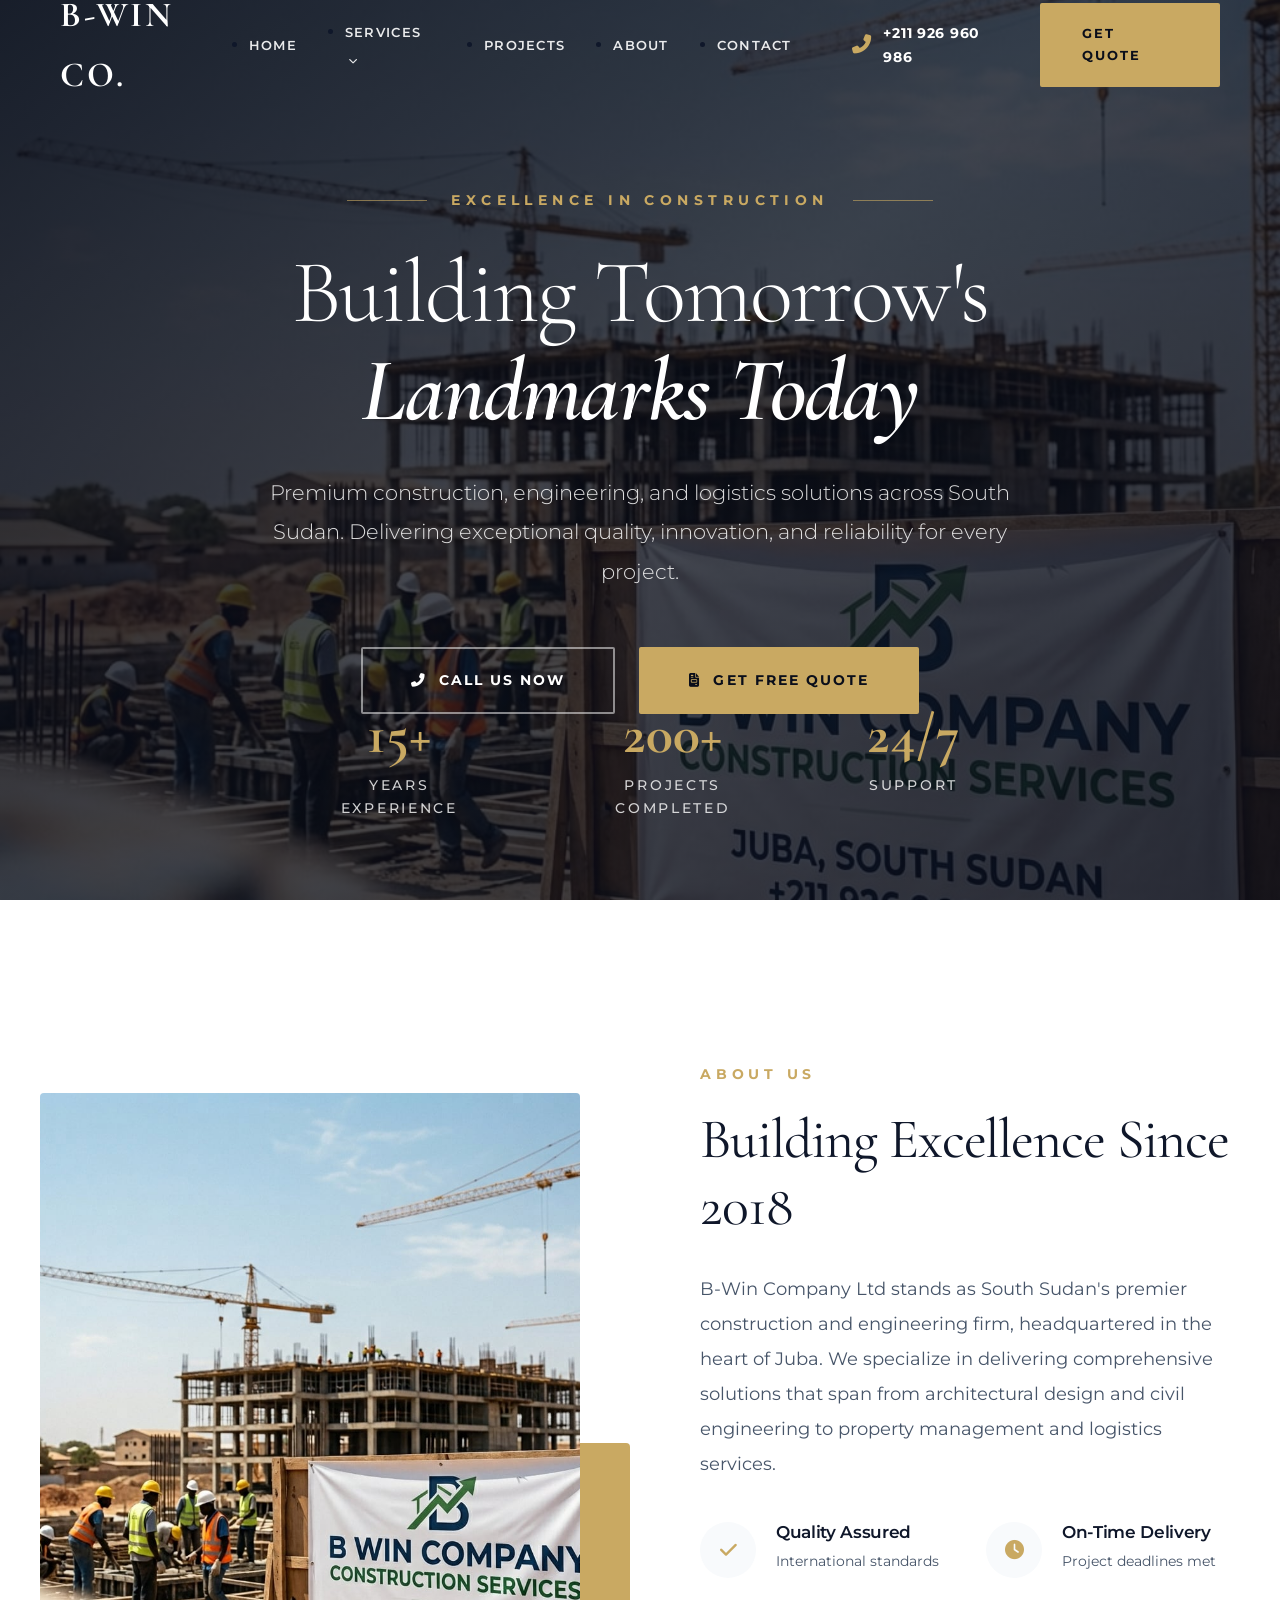
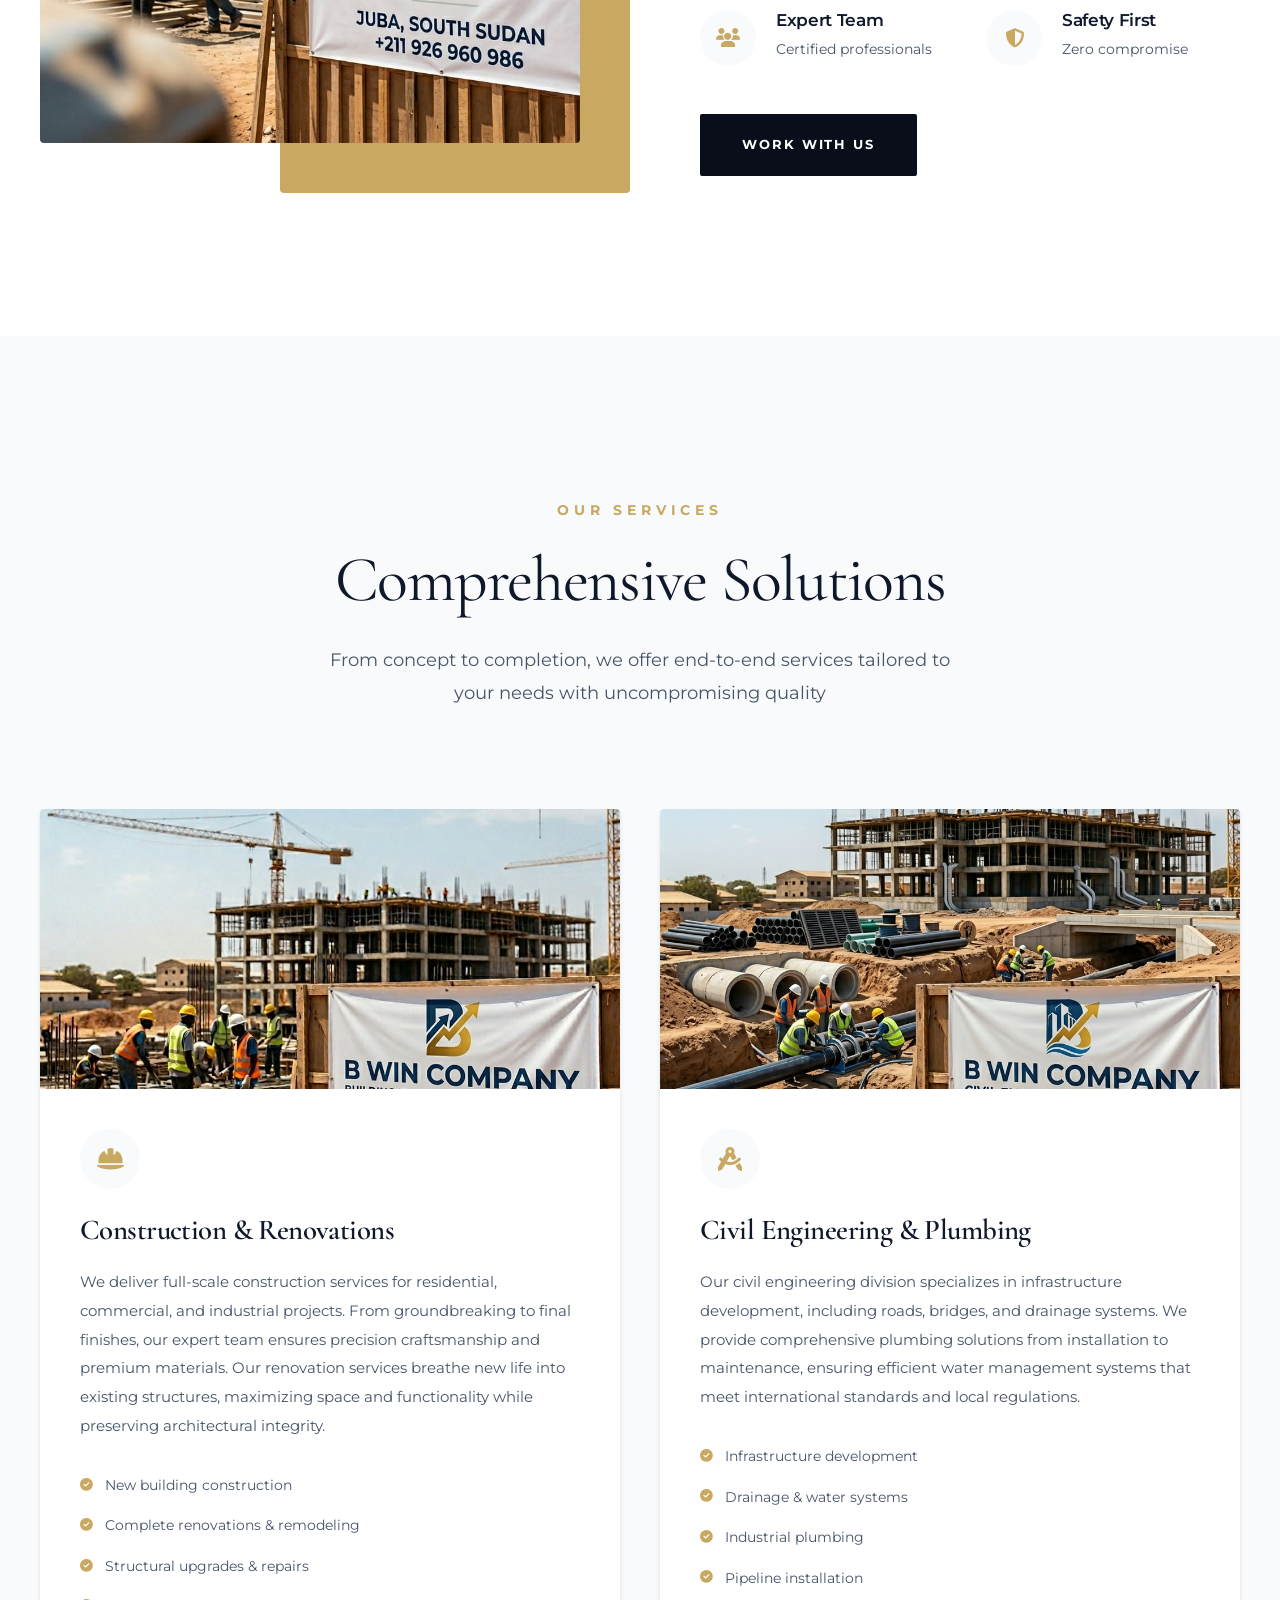
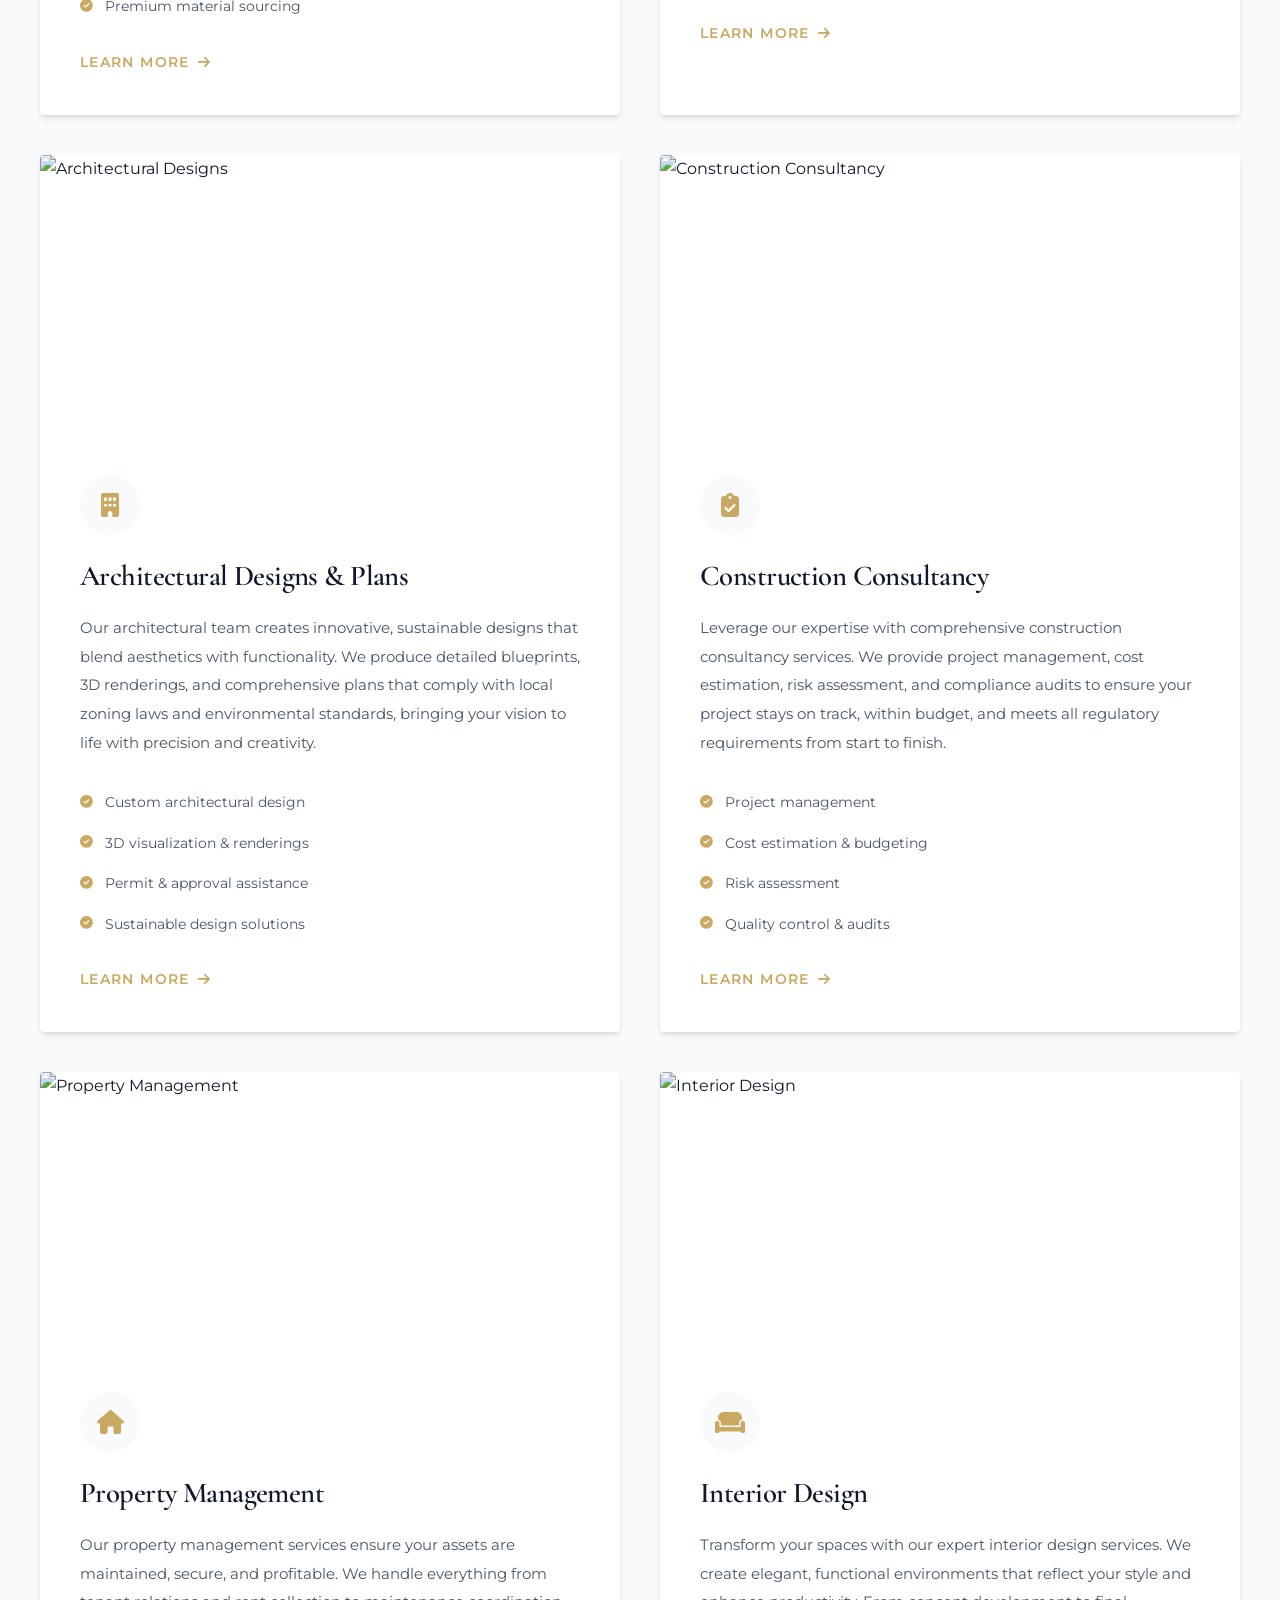
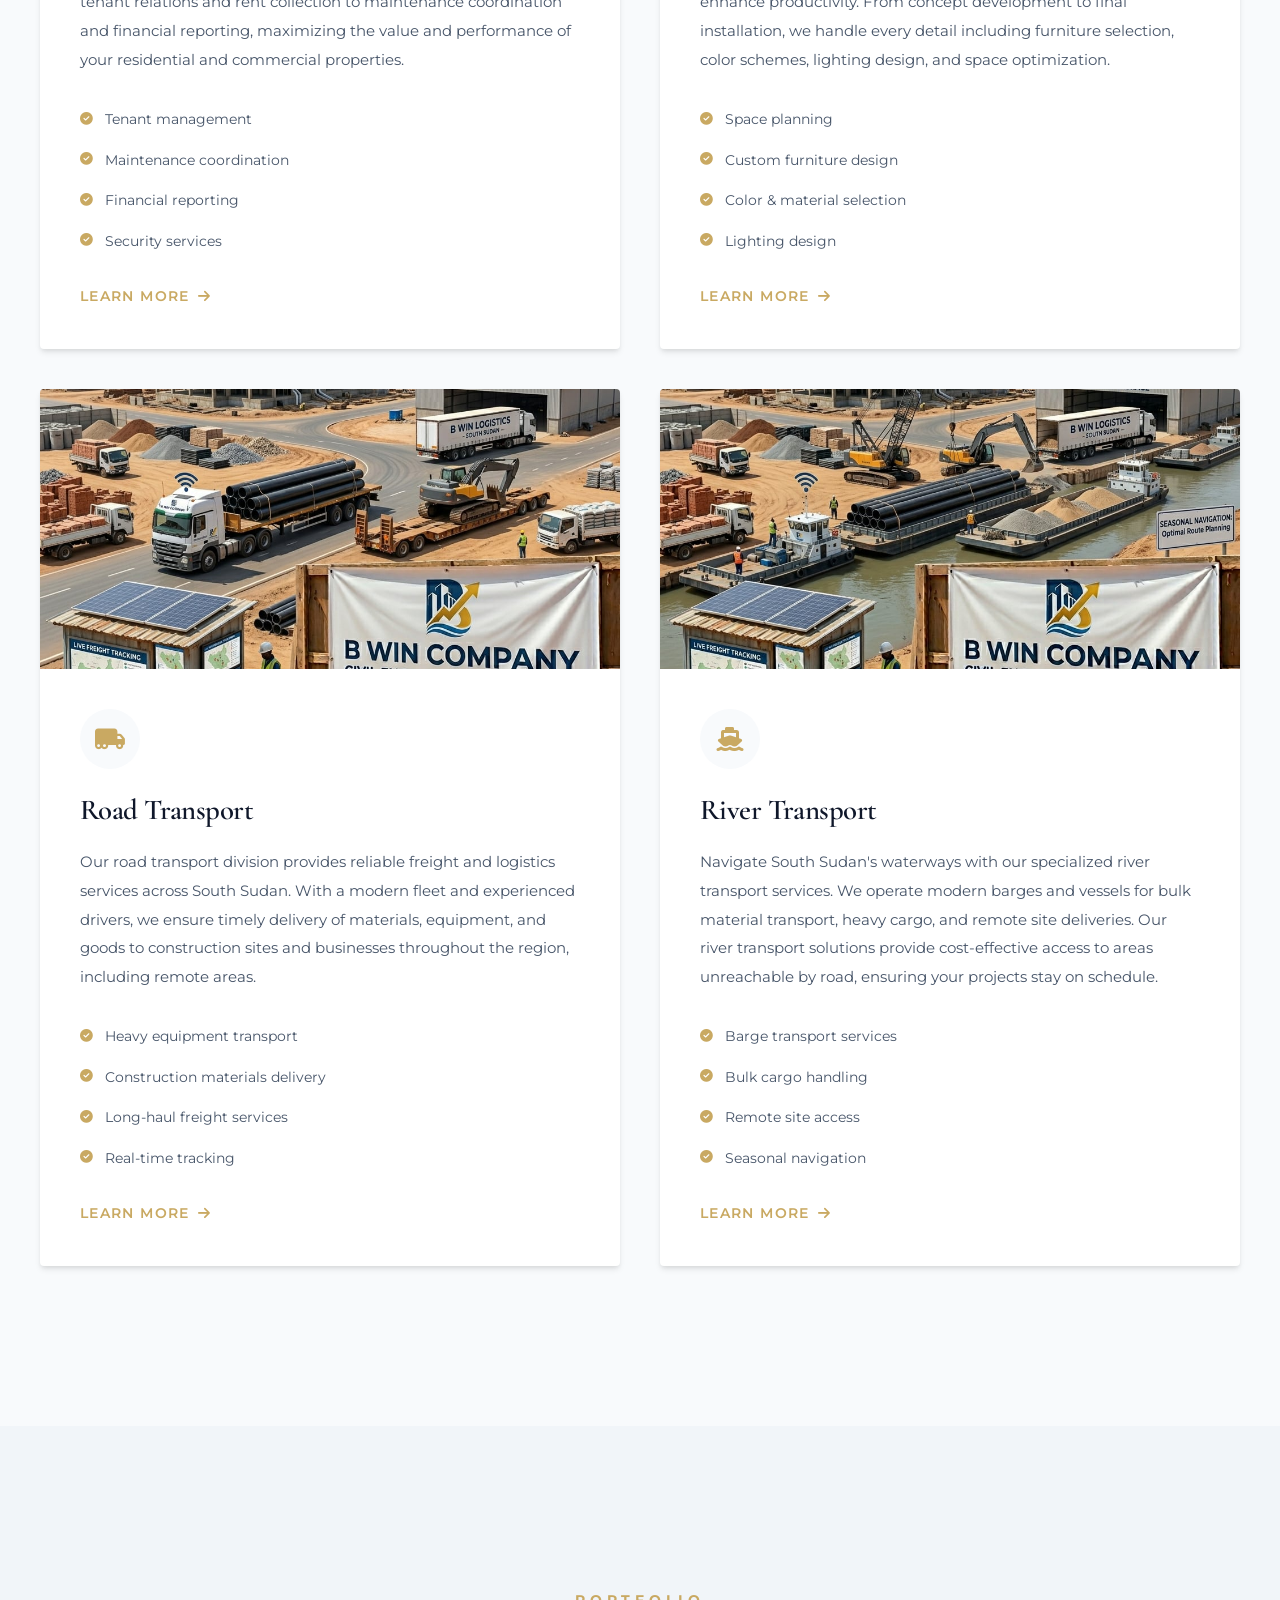
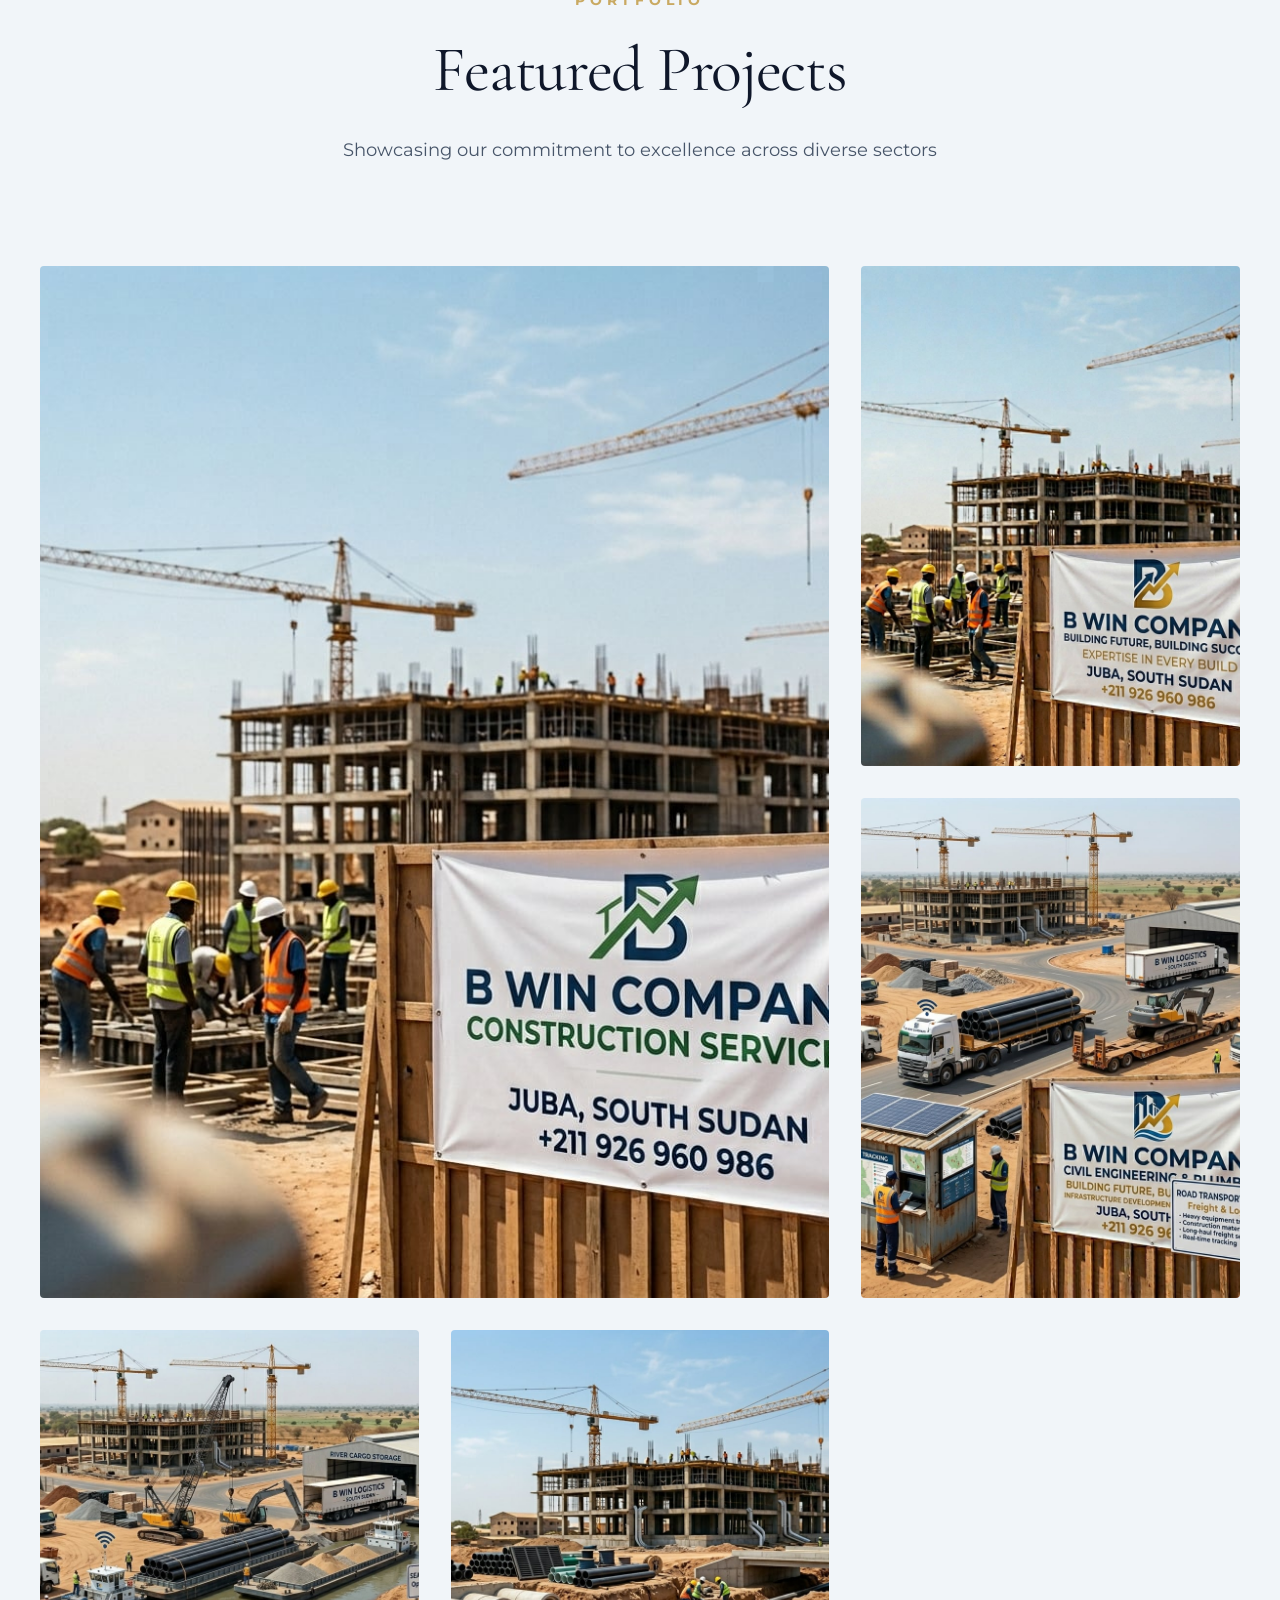
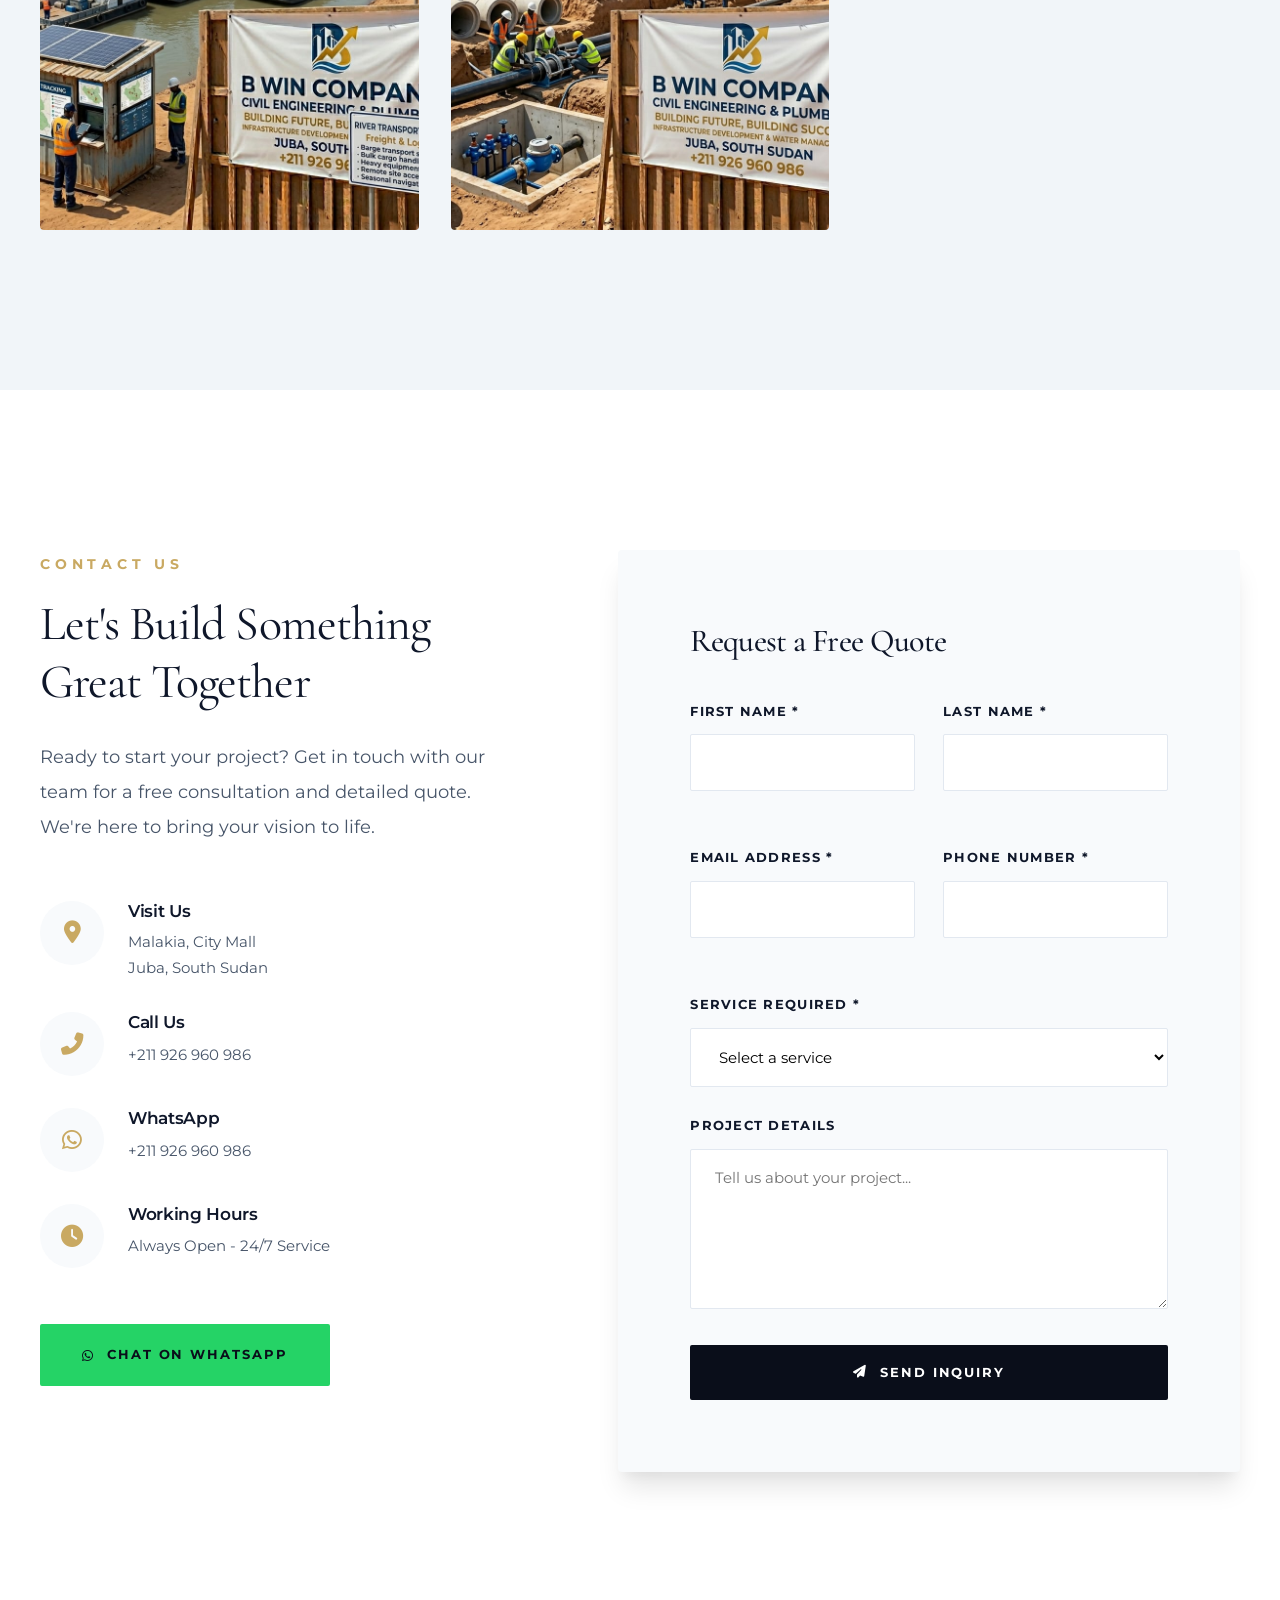
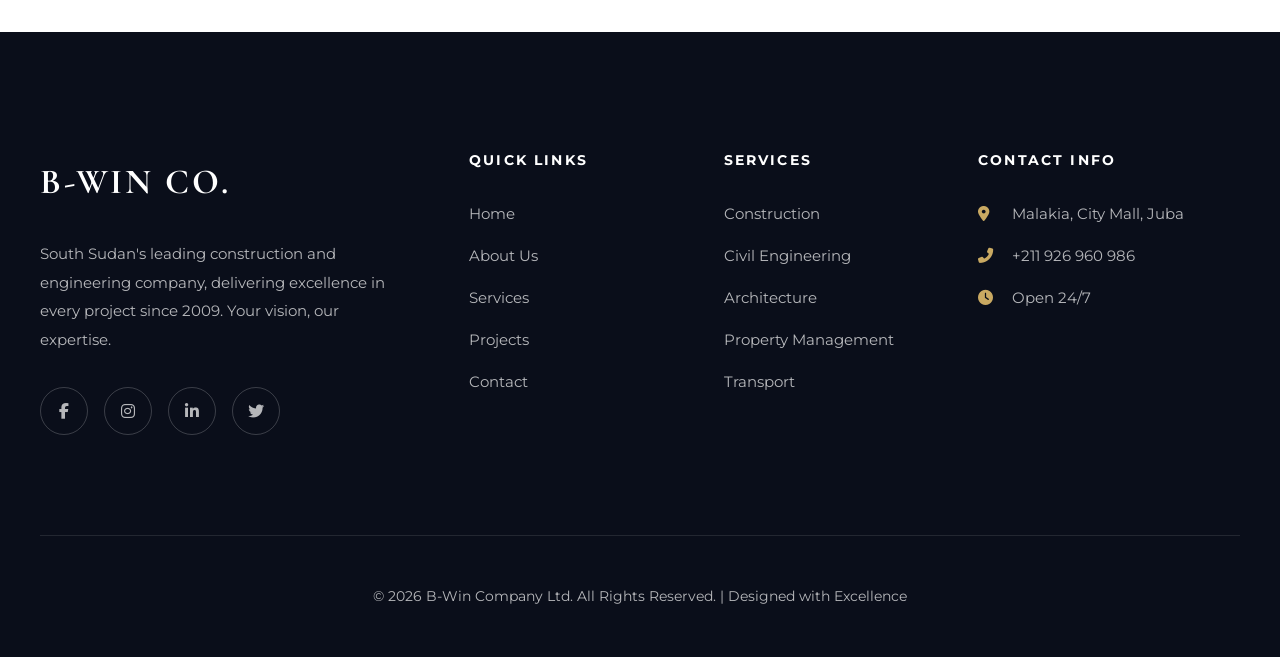
==== commit e473974b: "Update index.html" ====
--- a/index.html
+++ b/index.html
@@ -1558,7 +1558,7 @@
         <!-- Service 2: Civil Engineering & Plumbing -->
         <div class="service-card fade-in stagger-2" id="civil">
           <div class="service-image">
-            <img src="https://images.unsplash.com/photo-1581094794329-c8112a89af12?q=80&w=800&auto=format&fit=crop" alt="Civil Engineering and Plumbing">
+            <img src="assets/bwinhome.jpg" alt="Civil Engineering and Plumbing">
             <div class="service-image-overlay"></div>
           </div>
           <div class="service-content">
@@ -1699,7 +1699,7 @@
         <!-- Service 7: Road Transport -->
         <div class="service-card fade-in stagger-7" id="road">
           <div class="service-image">
-            <img src="https://images.unsplash.com/photo-1601584115197-04ecc0da31d7?q=80&w=800&auto=format&fit=crop" alt="Road Transport">
+            <img src="assets/bwintransport.jpg" alt="Road Transport">
             <div class="service-image-overlay"></div>
           </div>
           <div class="service-content">
@@ -1727,7 +1727,7 @@
         <!-- Service 8: River Transport -->
         <div class="service-card fade-in stagger-8" id="river">
           <div class="service-image">
-            <img src="https://images.unsplash.com/photo-1569263979104-865ab7cd8d13?q=80&w=800&auto=format&fit=crop" alt="River Transport">
+            <img src="assets/bwinriver.jpg" alt="River Transport">
             <div class="service-image-overlay"></div>
           </div>
           <div class="service-content">
@@ -1769,7 +1769,7 @@
       
       <div class="projects-grid">
         <div class="project-card fade-in">
-          <img src="https://images.unsplash.com/photo-1486406146926-c627a92ad1ab?q=80&w=1200&auto=format&fit=crop" alt="Commercial Complex" class="project-image">
+          <img src="assets/bwin.jpg" alt="Commercial Complex" class="project-image">
           <div class="project-overlay">
             <div class="project-category">Commercial</div>
             <h3 class="project-title">City Mall Expansion</h3>
@@ -1781,7 +1781,7 @@
         </div>
         
         <div class="project-card fade-in">
-          <img src="https://images.unsplash.com/photo-1590486803833-1c5dc8ddd4c8?q=80&w=800&auto=format&fit=crop" alt="Residential Building" class="project-image">
+          <img src="assets/bwinn.jpg" alt="Residential Building" class="project-image">
           <div class="project-overlay">
             <div class="project-category">Residential</div>
             <h3 class="project-title">Luxury Apartments</h3>
@@ -1791,9 +1791,33 @@
             </div>
           </div>
         </div>
+
+        <div class="project-card fade-in">
+          <img src="assets/bwintransport.jpg" alt="Residential Building" class="project-image">
+          <div class="project-overlay">
+            <div class="project-category">Residential</div>
+            <h3 class="project-title">Luxury Apartments</h3>
+            <div class="project-location">
+              <i class="fas fa-map-marker-alt"></i>
+              Juba
+            </div>
+          </div>
+        </div>
+
+        <div class="project-card fade-in">
+          <img src="assets/bwinriver.jpg" alt="Residential Building" class="project-image">
+          <div class="project-overlay">
+            <div class="project-category">River</div>
+            <h3 class="project-title">River transport</h3>
+            <div class="project-location">
+              <i class="fas fa-map-marker-alt"></i>
+              Juba
+            </div>
+          </div>
+        </div>
         
         <div class="project-card fade-in">
-          <img src="https://images.unsplash.com/photo-1545324418-cc1a3fa10c00?q=80&w=800&auto=format&fit=crop" alt="Infrastructure" class="project-image">
+          <img src="assets/bwinhome.jpg" alt="Infrastructure" class="project-image">
           <div class="project-overlay">
             <div class="project-category">Infrastructure</div>
             <h3 class="project-title">Road Development</h3>
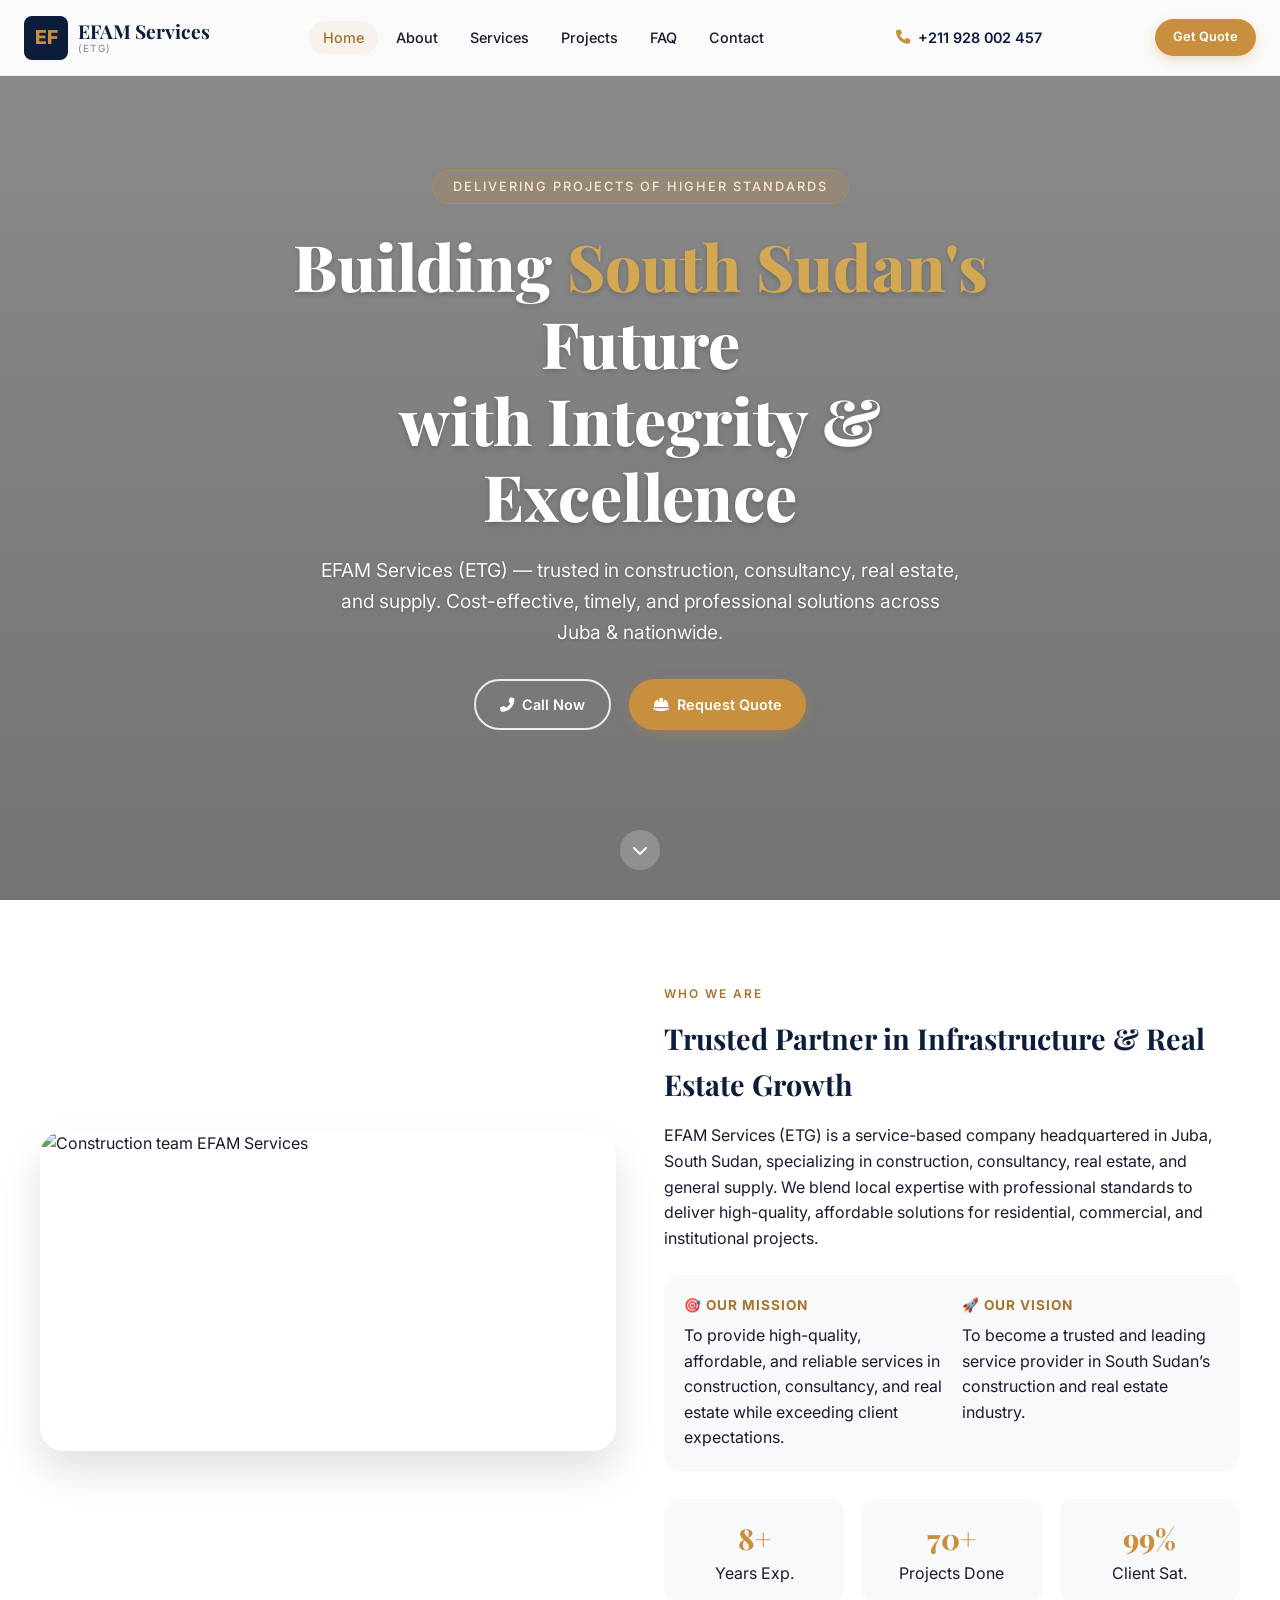
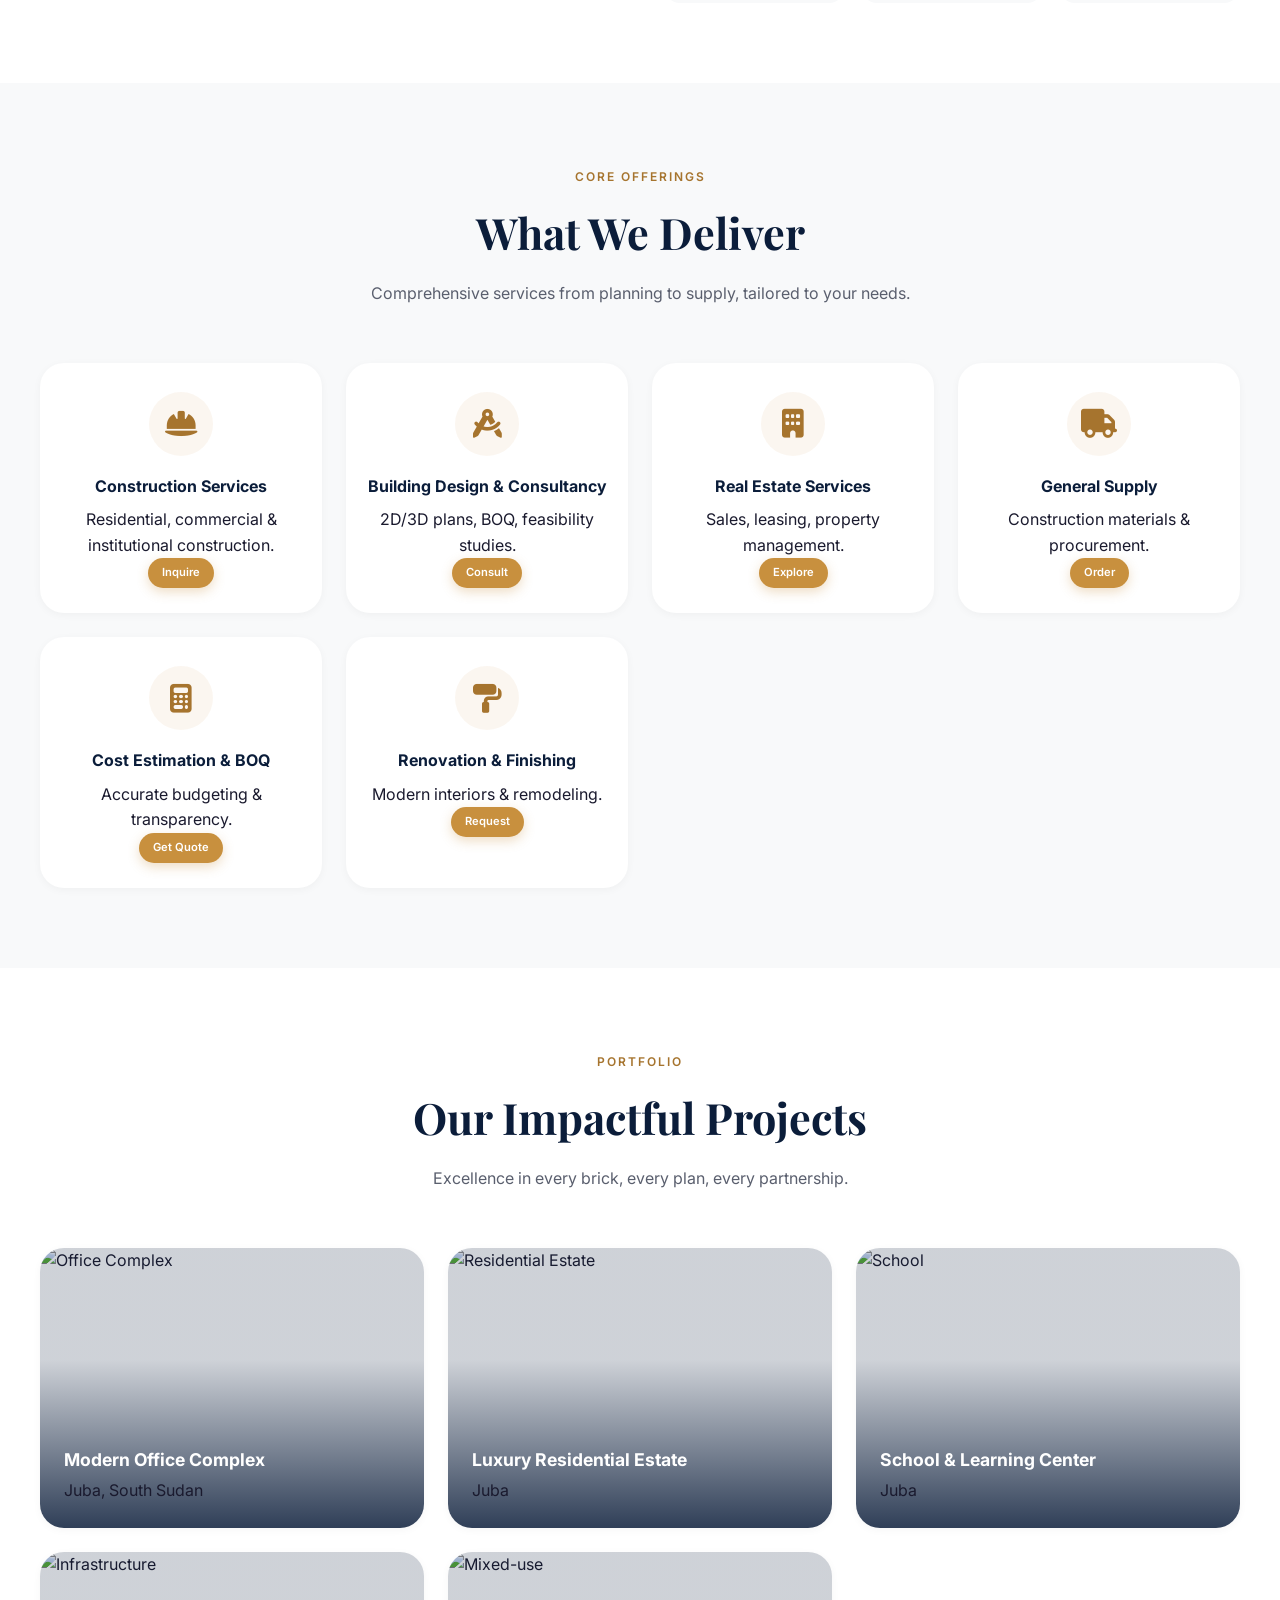
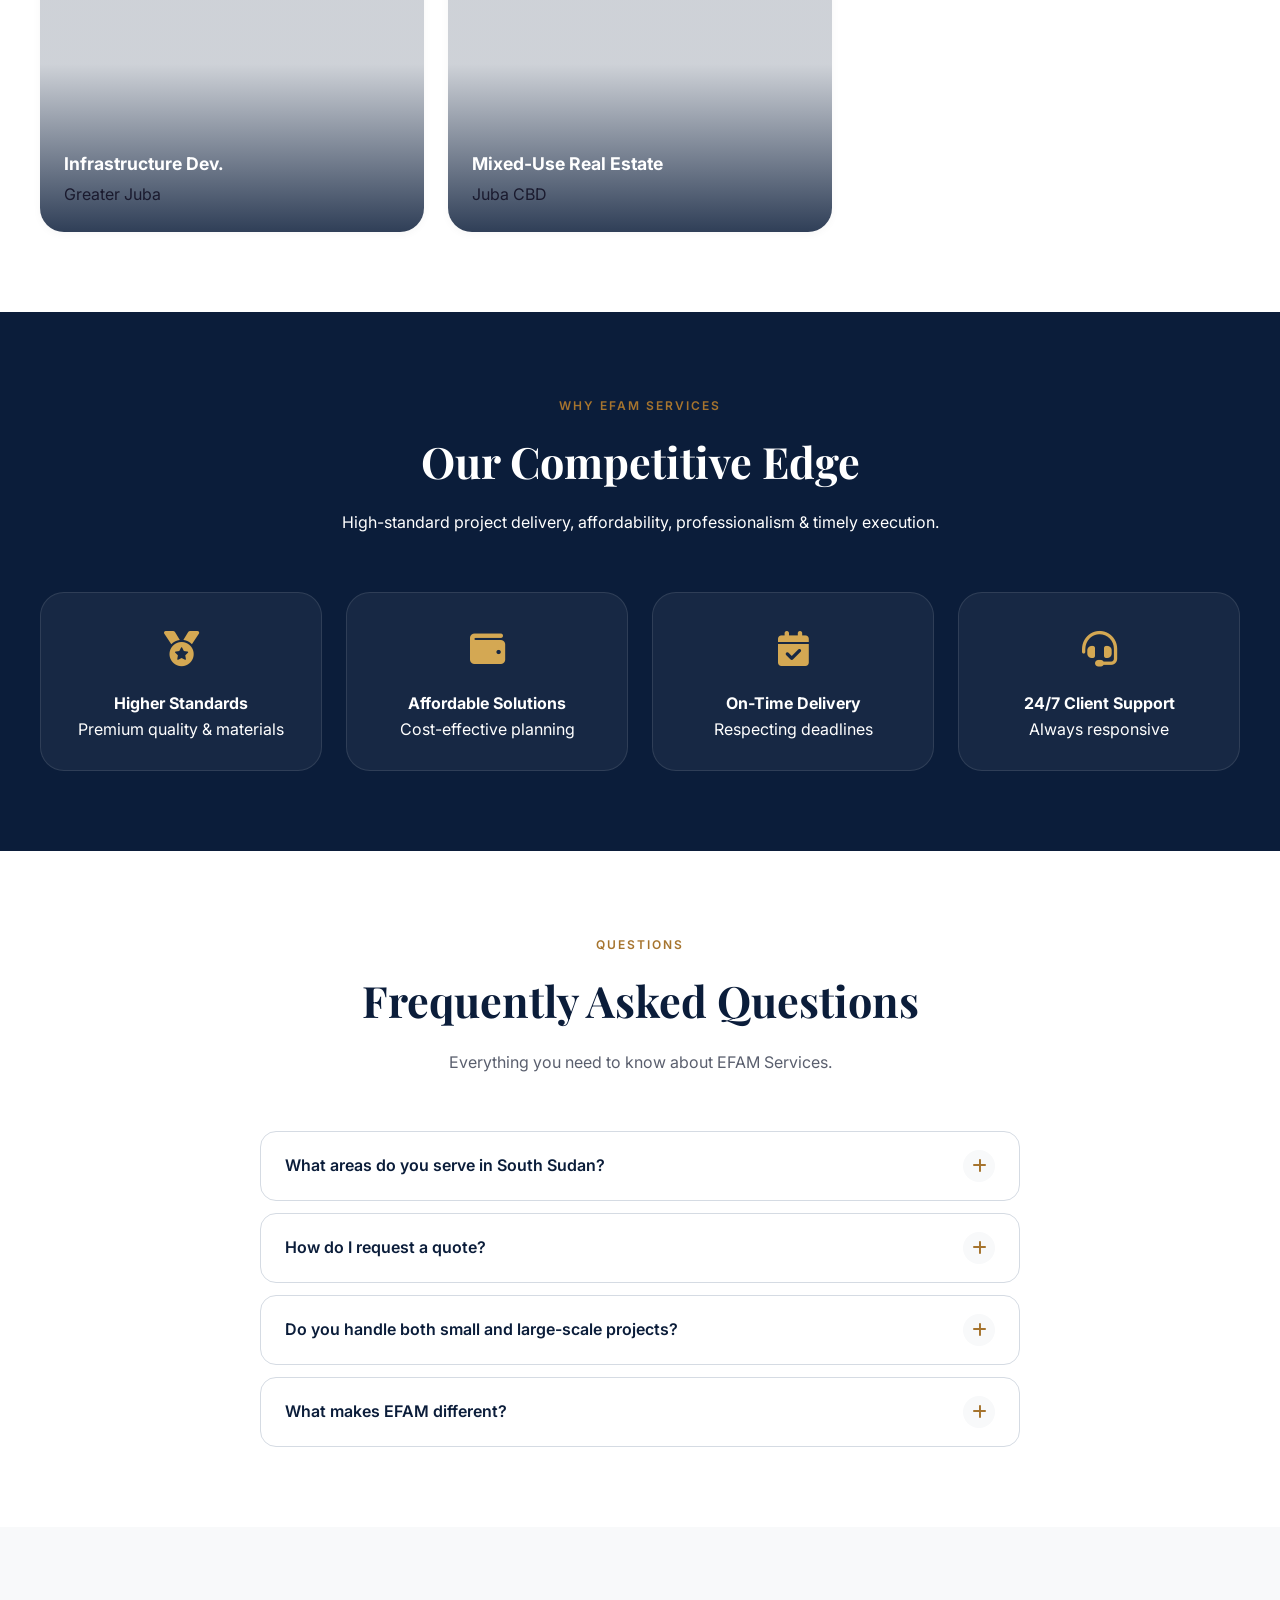
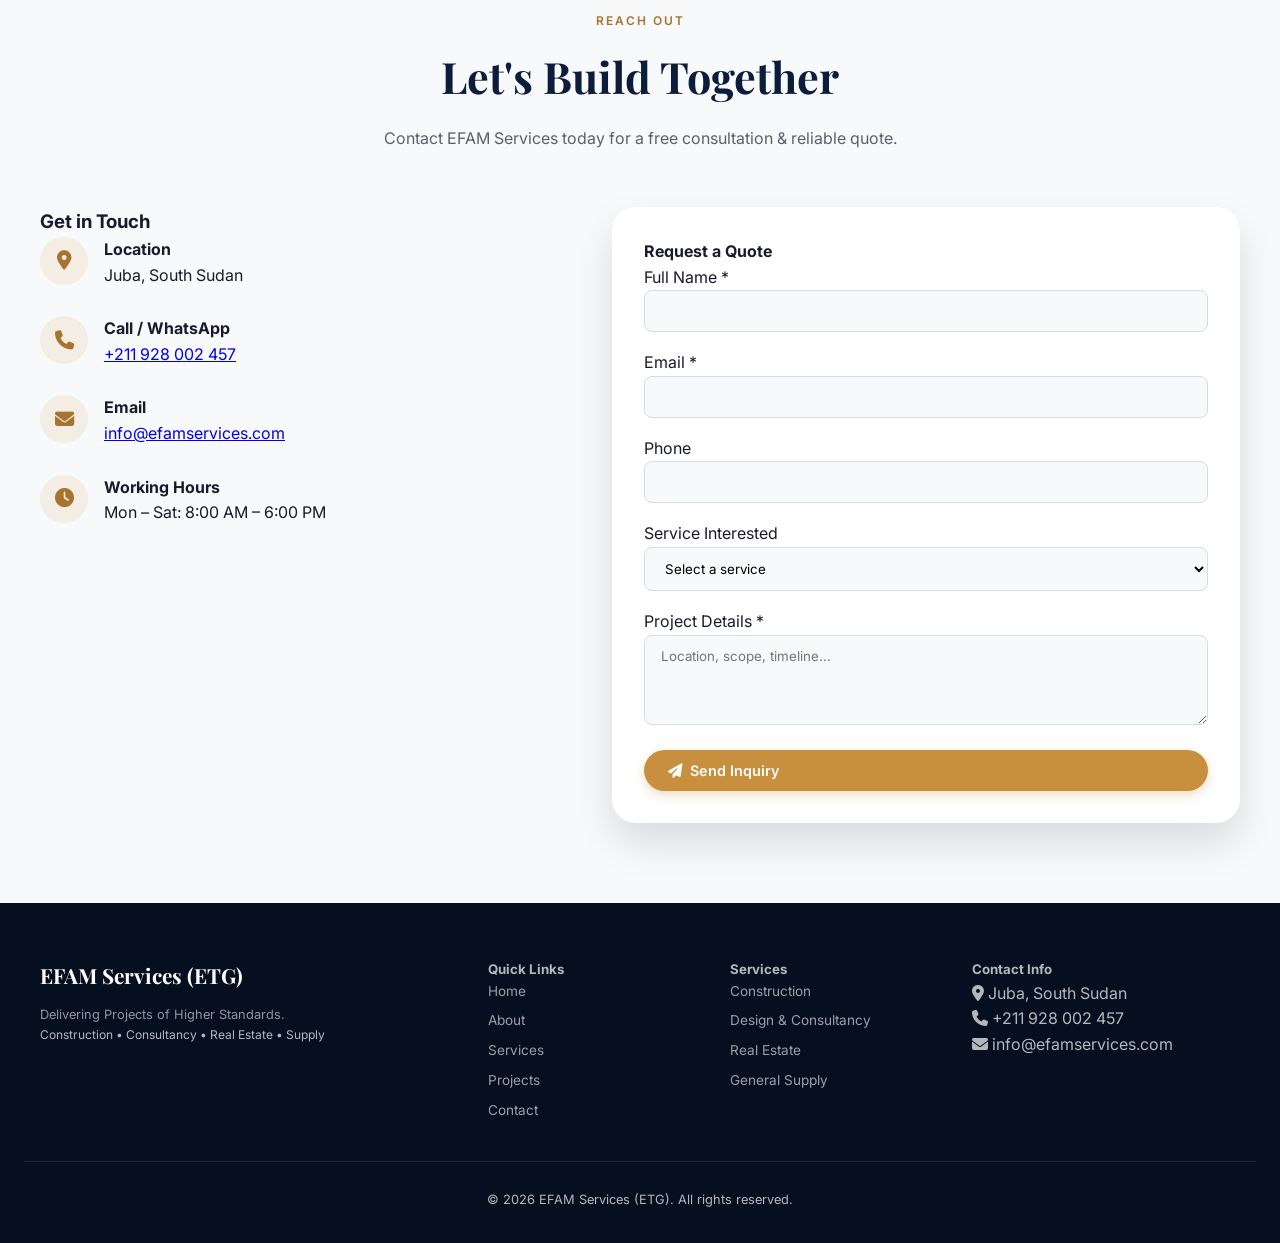
==== commit d4401ae6: "Update index.html" ====
--- a/index.html
+++ b/index.html
@@ -1,2111 +1,642 @@
 <!DOCTYPE html>
 <html lang="en">
 <head>
-  <meta charset="UTF-8">
-  <meta name="viewport" content="width=device-width, initial-scale=1.0">
-  <meta http-equiv="X-UA-Compatible" content="IE=edge">
-  
-  <!-- Primary Meta Tags -->
-  <title>B-Win Company Ltd | Premium Construction & Engineering Services in Juba, South Sudan</title>
-  <meta name="title" content="B-Win Company Ltd | Premium Construction & Engineering Services in Juba, South Sudan">
-  <meta name="description" content="Leading construction company in Juba offering civil engineering, architectural design, property management, interior design, and transport solutions. Call +211 926 960 986 for free quotes.">
-  <meta name="keywords" content="construction company Juba, civil engineering South Sudan, architectural design Juba, property management, interior design, road transport, river transport, B-Win Company, construction consultancy, plumbing services Juba">
-  <meta name="author" content="B-Win Company Ltd">
-  <meta name="robots" content="index, follow">
-  <meta name="language" content="English">
-  <meta name="revisit-after" content="7 days">
-  
-  <!-- Geo Tags -->
-  <meta name="geo.region" content="SS-JG" />
-  <meta name="geo.placename" content="Juba" />
-  <meta name="geo.position" content="4.8594;31.5713" />
-  <meta name="ICBM" content="4.8594, 31.5713" />
-  
-  <!-- Open Graph / Facebook -->
-  <meta property="og:type" content="business.business">
-  <meta property="og:url" content="https://www.bwincompany.com/">
-  <meta property="og:title" content="B-Win Company Ltd | Premium Construction & Engineering Services">
-  <meta property="og:description" content="Transforming visions into reality. Full-service construction, engineering, and logistics solutions in South Sudan.">
-  <meta property="og:image" content="https://images.unsplash.com/photo-1503387762-592deb58ef4e?q=80&w=1200">
-  <meta property="business:contact_street_address" content="Malakia, City Mall">
-  <meta property="business:contact_locality" content="Juba">
-  <meta property="business:contact_country_name" content="South Sudan">
-  <meta property="business:contact_data:phone_number" content="+211926960986">
-  
-  <!-- Twitter -->
-  <meta property="twitter:card" content="summary_large_image">
-  <meta property="twitter:url" content="https://www.bwincompany.com/">
-  <meta property="twitter:title" content="B-Win Company Ltd | Premium Construction & Engineering">
-  <meta property="twitter:description" content="Leading construction and engineering firm in Juba, South Sudan. Quality you can trust.">
-  <meta property="twitter:image" content="https://images.unsplash.com/photo-1503387762-592deb58ef4e?q=80&w=1200">
-  
-  <!-- Canonical URL -->
-  <link rel="canonical" href="https://www.bwincompany.com/">
-  
-  <!-- Preconnect for Performance -->
-  <link rel="preconnect" href="https://fonts.googleapis.com">
-  <link rel="preconnect" href="https://fonts.gstatic.com" crossorigin>
-  <link rel="preconnect" href="https://cdnjs.cloudflare.com">
-  
-  <!-- Fonts -->
-  <link href="https://fonts.googleapis.com/css2?family=Cormorant+Garamond:ital,wght@0,300;0,400;0,500;0,600;0,700;1,400&family=Montserrat:wght@300;400;500;600;700;800&display=swap" rel="stylesheet">
-  
-  <!-- Icons -->
-  <link rel="stylesheet" href="https://cdnjs.cloudflare.com/ajax/libs/font-awesome/6.4.0/css/all.min.css">
-  
-  <!-- Schema.org Markup -->
-  <script type="application/ld+json">
-  {
-    "@context": "https://schema.org",
-    "@type": "ConstructionBusiness",
-    "name": "B-Win Company Ltd",
-    "image": "https://images.unsplash.com/photo-1503387762-592deb58ef4e?q=80&w=1200",
-    "address": {
-      "@type": "PostalAddress",
-      "streetAddress": "Malakia, City Mall",
-      "addressLocality": "Juba",
-      "addressCountry": "SS"
-    },
-    "geo": {
-      "@type": "GeoCoordinates",
-      "latitude": 4.8594,
-      "longitude": 31.5713
-    },
-    "url": "https://www.bwincompany.com",
-    "telephone": "+211926960986",
-    "priceRange": "$$",
-    "openingHours": "Mo-Su 00:00-23:59",
-    "sameAs": [
-      "https://facebook.com/bwincompany"
-    ]
-  }
-  </script>
-
-  <style>
-    :root {
-      --primary: #0a0e1a;
-      --primary-light: #151b2d;
-      --secondary: #1e293b;
-      --accent: #c9a962;
-      --accent-light: #d4bc7a;
-      --accent-dark: #b8984d;
-      --text-primary: #0f172a;
-      --text-secondary: #475569;
-      --text-light: #94a3b8;
-      --bg-primary: #ffffff;
-      --bg-secondary: #f8fafc;
-      --bg-tertiary: #f1f5f9;
-      --border: #e2e8f0;
-      --shadow-sm: 0 1px 2px 0 rgba(0, 0, 0, 0.05);
-      --shadow: 0 4px 6px -1px rgba(0, 0, 0, 0.1), 0 2px 4px -1px rgba(0, 0, 0, 0.06);
-      --shadow-lg: 0 20px 25px -5px rgba(0, 0, 0, 0.1), 0 10px 10px -5px rgba(0, 0, 0, 0.04);
-      --shadow-xl: 0 25px 50px -12px rgba(0, 0, 0, 0.25);
-      --transition: all 0.4s cubic-bezier(0.4, 0, 0.2, 1);
-      --container: 1400px;
-      --nav-height: 90px;
-    }
-
-    * {
-      margin: 0;
-      padding: 0;
-      box-sizing: border-box;
-    }
-
-    html {
-      scroll-behavior: smooth;
-      scroll-padding-top: var(--nav-height);
-    }
-
-    body {
-      font-family: 'Montserrat', sans-serif;
-      font-weight: 400;
-      line-height: 1.7;
-      color: var(--text-primary);
-      background: var(--bg-primary);
-      overflow-x: hidden;
-    }
-
-    h1, h2, h3, h4, h5, h6 {
-      font-family: 'Cormorant Garamond', serif;
-      font-weight: 600;
-      line-height: 1.2;
-      letter-spacing: -0.02em;
-    }
-
-    img {
-      max-width: 100%;
-      height: auto;
-      display: block;
-    }
-
-    a {
-      text-decoration: none;
-      color: inherit;
-      transition: var(--transition);
-    }
-
-    button {
-      cursor: pointer;
-      border: none;
-      background: none;
-      font-family: inherit;
-    }
-
-    .container {
-      max-width: var(--container);
-      margin: 0 auto;
-      padding: 0 40px;
-    }
-
-    /* Buttons */
-    .btn {
-      display: inline-flex;
-      align-items: center;
-      justify-content: center;
-      padding: 18px 40px;
-      font-family: 'Montserrat', sans-serif;
-      font-size: 0.8rem;
-      font-weight: 700;
-      letter-spacing: 0.15em;
-      text-transform: uppercase;
-      border-radius: 2px;
-      transition: var(--transition);
-      gap: 12px;
-      position: relative;
-      overflow: hidden;
-    }
-
-    .btn::before {
-      content: '';
-      position: absolute;
-      top: 0;
-      left: -100%;
-      width: 100%;
-      height: 100%;
-      background: linear-gradient(90deg, transparent, rgba(255,255,255,0.3), transparent);
-      transition: left 0.6s;
-    }
-
-    .btn:hover::before {
-      left: 100%;
-    }
-
-    .btn-primary {
-      background: var(--accent);
-      color: var(--primary);
-      border: 2px solid var(--accent);
-    }
-
-    .btn-primary:hover {
-      background: var(--accent-dark);
-      border-color: var(--accent-dark);
-      transform: translateY(-3px);
-      box-shadow: var(--shadow-lg);
-    }
-
-    .btn-outline {
-      background: transparent;
-      color: var(--bg-primary);
-      border: 2px solid rgba(255,255,255,0.5);
-    }
-
-    .btn-outline:hover {
-      background: var(--bg-primary);
-      color: var(--primary);
-      border-color: var(--bg-primary);
-    }
-
-    .btn-dark {
-      background: var(--primary);
-      color: var(--bg-primary);
-      border: 2px solid var(--primary);
-    }
-
-    .btn-dark:hover {
-      background: transparent;
-      color: var(--primary);
-    }
-
-    .btn-large {
-      padding: 20px 48px;
-      font-size: 0.85rem;
-    }
-
-    /* Navigation */
-    .navbar {
-      position: fixed;
-      top: 0;
-      left: 0;
-      width: 100%;
-      height: var(--nav-height);
-      display: flex;
-      align-items: center;
-      justify-content: space-between;
-      padding: 0 60px;
-      z-index: 1000;
-      transition: var(--transition);
-      background: transparent;
-    }
-
-    .navbar.scrolled {
-      background: rgba(255, 255, 255, 0.98);
-      backdrop-filter: blur(20px);
-      box-shadow: var(--shadow);
-      height: 85px;
-    }
-
-    .logo {
-      font-family: 'Cormorant Garamond', serif;
-      font-size: 2.2rem;
-      font-weight: 700;
-      color: var(--bg-primary);
-      letter-spacing: 0.08em;
-    }
-
-    .navbar.scrolled .logo {
-      color: var(--primary);
-    }
-
-    .nav-wrapper {
-      display: flex;
-      align-items: center;
-      gap: 60px;
-    }
-
-    .nav-links {
-      display: flex;
-      align-items: center;
-      gap: 48px;
-    }
-
-    .nav-links a {
-      font-size: 0.8rem;
-      font-weight: 600;
-      letter-spacing: 0.1em;
-      text-transform: uppercase;
-      color: rgba(255,255,255,0.9);
-      position: relative;
-      padding: 8px 0;
-    }
-
-    .navbar.scrolled .nav-links a {
-      color: var(--text-primary);
-    }
-
-    .nav-links a::after {
-      content: '';
-      position: absolute;
-      bottom: 0;
-      left: 0;
-      width: 0;
-      height: 2px;
-      background: var(--accent);
-      transition: var(--transition);
-    }
-
-    .nav-links a:hover::after {
-      width: 100%;
-    }
-
-    /* Dropdown */
-    .dropdown {
-      position: relative;
-    }
-
-    .dropdown-menu {
-      position: absolute;
-      top: calc(100% + 20px);
-      left: 0;
-      background: var(--bg-primary);
-      min-width: 320px;
-      padding: 28px 0;
-      border-radius: 4px;
-      box-shadow: var(--shadow-xl);
-      opacity: 0;
-      visibility: hidden;
-      transform: translateY(10px);
-      transition: var(--transition);
-    }
-
-    .dropdown:hover .dropdown-menu {
-      opacity: 1;
-      visibility: visible;
-      transform: translateY(0);
-    }
-
-    .dropdown-menu::before {
-      content: '';
-      position: absolute;
-      top: -10px;
-      left: 28px;
-      width: 20px;
-      height: 20px;
-      background: var(--bg-primary);
-      transform: rotate(45deg);
-    }
-
-    .dropdown-menu a {
-      display: block;
-      padding: 14px 32px;
-      font-size: 0.85rem;
-      color: var(--text-primary);
-      text-transform: none;
-      letter-spacing: 0;
-      border-left: 3px solid transparent;
-      transition: var(--transition);
-    }
-
-    .dropdown-menu a:hover {
-      background: var(--bg-secondary);
-      border-left-color: var(--accent);
-      padding-left: 36px;
-    }
-
-    .nav-actions {
-      display: flex;
-      align-items: center;
-      gap: 28px;
-    }
-
-    .phone-link {
-      display: flex;
-      align-items: center;
-      gap: 12px;
-      font-size: 0.9rem;
-      font-weight: 700;
-      color: var(--bg-primary);
-      letter-spacing: 0.05em;
-    }
-
-    .navbar.scrolled .phone-link {
-      color: var(--primary);
-    }
-
-    .phone-link i {
-      color: var(--accent);
-      font-size: 1.2rem;
-    }
-
-    .mobile-menu-btn {
-      display: none;
-      background: none;
-      border: none;
-      font-size: 1.5rem;
-      color: var(--bg-primary);
-      cursor: pointer;
-    }
-
-    .navbar.scrolled .mobile-menu-btn {
-      color: var(--primary);
-    }
-
-    /* Hero Section */
-    .hero {
-      position: relative;
-      height: 100vh;
-      min-height: 900px;
-      display: flex;
-      align-items: center;
-      justify-content: center;
-      overflow: hidden;
-    }
-
-    .hero-bg {
-      position: absolute;
-      top: 0;
-      left: 0;
-      width: 100%;
-      height: 100%;
-      background: url('assets/bwin.jpg') center/cover no-repeat;
-      z-index: -2;
-    }
-
-    .hero-overlay {
-      position: absolute;
-      top: 0;
-      left: 0;
-      width: 100%;
-      height: 100%;
-      background: linear-gradient(135deg, rgba(10,14,26,0.92) 0%, rgba(10,14,26,0.75) 50%, rgba(10,14,26,0.85) 100%);
-      z-index: -1;
-    }
-
-    .hero-content {
-      text-align: center;
-      max-width: 1100px;
-      padding: 0 40px;
-      animation: fadeInUp 1.2s cubic-bezier(0.4, 0, 0.2, 1);
-    }
-
-    .hero-subtitle {
-      display: inline-block;
-      font-size: 0.85rem;
-      font-weight: 700;
-      letter-spacing: 0.4em;
-      text-transform: uppercase;
-      color: var(--accent);
-      margin-bottom: 32px;
-      position: relative;
-    }
-
-    .hero-subtitle::before,
-    .hero-subtitle::after {
-      content: '';
-      position: absolute;
-      top: 50%;
-      width: 80px;
-      height: 1px;
-      background: var(--accent);
-      opacity: 0.6;
-    }
-
-    .hero-subtitle::before {
-      right: calc(100% + 24px);
-    }
-
-    .hero-subtitle::after {
-      left: calc(100% + 24px);
-    }
-
-    .hero h1 {
-      font-size: clamp(3.5rem, 7vw, 6rem);
-      font-weight: 300;
-      color: var(--bg-primary);
-      margin-bottom: 32px;
-      line-height: 1.1;
-    }
-
-    .hero h1 span {
-      font-weight: 600;
-      display: block;
-      font-style: italic;
-    }
-
-    .hero-description {
-      font-size: 1.3rem;
-      font-weight: 300;
-      color: rgba(255,255,255,0.85);
-      margin-bottom: 56px;
-      max-width: 750px;
-      margin-left: auto;
-      margin-right: auto;
-      line-height: 1.9;
-    }
-
-    .hero-ctas {
-      display: flex;
-      gap: 24px;
-      justify-content: center;
-      flex-wrap: wrap;
-    }
-
-    .hero-stats {
-      position: absolute;
-      bottom: 80px;
-      left: 50%;
-      transform: translateX(-50%);
-      display: flex;
-      gap: 100px;
-      color: var(--bg-primary);
-    }
-
-    .stat-item {
-      text-align: center;
-    }
-
-    .stat-number {
-      font-family: 'Cormorant Garamond', serif;
-      font-size: 3.5rem;
-      font-weight: 700;
-      color: var(--accent);
-      display: block;
-      line-height: 1;
-    }
-
-    .stat-label {
-      font-size: 0.85rem;
-      letter-spacing: 0.2em;
-      text-transform: uppercase;
-      opacity: 0.8;
-      margin-top: 12px;
-      font-weight: 500;
-    }
-
-    @keyframes fadeInUp {
-      from {
-        opacity: 0;
-        transform: translateY(50px);
-      }
-      to {
-        opacity: 1;
-        transform: translateY(0);
-      }
-    }
-
-    /* Section Header */
-    .section-header {
-      text-align: center;
-      margin-bottom: 100px;
-    }
-
-    .section-tag {
-      display: inline-block;
-      font-size: 0.85rem;
-      font-weight: 700;
-      letter-spacing: 0.35em;
-      text-transform: uppercase;
-      color: var(--accent);
-      margin-bottom: 20px;
-    }
-
-    .section-title {
-      font-size: clamp(3rem, 5vw, 4rem);
-      font-weight: 400;
-      color: var(--text-primary);
-      margin-bottom: 24px;
-    }
-
-    .section-subtitle {
-      font-size: 1.15rem;
-      color: var(--text-secondary);
-      max-width: 650px;
-      margin: 0 auto;
-      line-height: 1.8;
-    }
-
-    /* Services Section */
-    .services-section {
-      padding: 160px 0;
-      background: var(--bg-secondary);
-    }
-
-    .services-grid {
-      display: grid;
-      grid-template-columns: repeat(auto-fit, minmax(380px, 1fr));
-      gap: 40px;
-    }
-
-    .service-card {
-      background: var(--bg-primary);
-      border-radius: 4px;
-      overflow: hidden;
-      transition: var(--transition);
-      box-shadow: var(--shadow);
-      position: relative;
-    }
-
-    .service-card::before {
-      content: '';
-      position: absolute;
-      top: 0;
-      left: 0;
-      width: 100%;
-      height: 4px;
-      background: var(--accent);
-      transform: scaleX(0);
-      transform-origin: left;
-      transition: transform 0.5s ease;
-      z-index: 10;
-    }
-
-    .service-card:hover {
-      transform: translateY(-12px);
-      box-shadow: var(--shadow-xl);
-    }
-
-    .service-card:hover::before {
-      transform: scaleX(1);
-    }
-
-    .service-image {
-      width: 100%;
-      height: 280px;
-      overflow: hidden;
-      position: relative;
-    }
-
-    .service-image img {
-      width: 100%;
-      height: 100%;
-      object-fit: cover;
-      transition: transform 0.6s ease;
-    }
-
-    .service-card:hover .service-image img {
-      transform: scale(1.1);
-    }
-
-    .service-image-overlay {
-      position: absolute;
-      top: 0;
-      left: 0;
-      width: 100%;
-      height: 100%;
-      background: linear-gradient(to bottom, rgba(10,14,26,0.1), rgba(10,14,26,0.4));
-      opacity: 0;
-      transition: var(--transition);
-    }
-
-    .service-card:hover .service-image-overlay {
-      opacity: 1;
-    }
-
-    .service-content {
-      padding: 40px;
-    }
-
-    .service-icon {
-      width: 60px;
-      height: 60px;
-      background: var(--bg-secondary);
-      border-radius: 50%;
-      display: flex;
-      align-items: center;
-      justify-content: center;
-      margin-bottom: 24px;
-      transition: var(--transition);
-    }
-
-    .service-card:hover .service-icon {
-      background: var(--accent);
-      transform: rotateY(360deg);
-    }
-
-    .service-icon i {
-      font-size: 1.5rem;
-      color: var(--accent);
-      transition: var(--transition);
-    }
-
-    .service-card:hover .service-icon i {
-      color: var(--primary);
-    }
-
-    .service-card h3 {
-      font-size: 1.8rem;
-      font-weight: 600;
-      margin-bottom: 20px;
-      color: var(--text-primary);
-    }
-
-    .service-card p {
-      font-size: 0.95rem;
-      color: var(--text-secondary);
-      line-height: 1.9;
-      margin-bottom: 24px;
-    }
-
-    .service-features {
-      list-style: none;
-      margin-top: 24px;
-    }
-
-    .service-features li {
-      padding: 8px 0;
-      font-size: 0.9rem;
-      color: var(--text-secondary);
-      display: flex;
-      align-items: center;
-      gap: 12px;
-    }
-
-    .service-features li i {
-      color: var(--accent);
-      font-size: 0.8rem;
-    }
-
-    .service-link {
-      display: inline-flex;
-      align-items: center;
-      gap: 8px;
-      margin-top: 24px;
-      font-size: 0.85rem;
-      font-weight: 600;
-      letter-spacing: 0.1em;
-      text-transform: uppercase;
-      color: var(--accent);
-      transition: var(--transition);
-    }
-
-    .service-link:hover {
-      gap: 16px;
-      color: var(--accent-dark);
-    }
-
-    /* About Section */
-    .about-section {
-      padding: 160px 0;
-      background: var(--bg-primary);
-    }
-
-    .about-grid {
-      display: grid;
-      grid-template-columns: 1fr 1fr;
-      gap: 120px;
-      align-items: center;
-    }
-
-    .about-image {
-      position: relative;
-    }
-
-    .about-image-main {
-      width: 100%;
-      height: 650px;
-      object-fit: cover;
-      border-radius: 4px;
-    }
-
-    .about-image-accent {
-      position: absolute;
-      bottom: -50px;
-      right: -50px;
-      width: 350px;
-      height: 350px;
-      background: var(--accent);
-      border-radius: 4px;
-      z-index: -1;
-    }
-
-    .about-content h2 {
-      font-size: 3.5rem;
-      font-weight: 400;
-      margin-bottom: 32px;
-      color: var(--text-primary);
-    }
-
-    .about-content > p {
-      font-size: 1.15rem;
-      color: var(--text-secondary);
-      margin-bottom: 40px;
-      line-height: 1.9;
-    }
-
-    .about-features {
-      display: grid;
-      grid-template-columns: 1fr 1fr;
-      gap: 32px;
-      margin-bottom: 48px;
-    }
-
-    .feature-item {
-      display: flex;
-      align-items: flex-start;
-      gap: 20px;
-    }
-
-    .feature-icon {
-      width: 56px;
-      height: 56px;
-      background: var(--bg-secondary);
-      border-radius: 50%;
-      display: flex;
-      align-items: center;
-      justify-content: center;
-      flex-shrink: 0;
-      transition: var(--transition);
-    }
-
-    .feature-item:hover .feature-icon {
-      background: var(--accent);
-    }
-
-    .feature-icon i {
-      color: var(--accent);
-      font-size: 1.2rem;
-      transition: var(--transition);
-    }
-
-    .feature-item:hover .feature-icon i {
-      color: var(--primary);
-    }
-
-    .feature-text h4 {
-      font-family: 'Montserrat', sans-serif;
-      font-size: 1.05rem;
-      font-weight: 600;
-      margin-bottom: 8px;
-      color: var(--text-primary);
-    }
-
-    .feature-text p {
-      font-size: 0.9rem;
-      color: var(--text-secondary);
-      line-height: 1.6;
-    }
-
-    /* Projects Section */
-    .projects-section {
-      padding: 160px 0;
-      background: var(--bg-tertiary);
-    }
-
-    .projects-grid {
-      display: grid;
-      grid-template-columns: repeat(3, 1fr);
-      gap: 32px;
-    }
-
-    .project-card {
-      position: relative;
-      height: 500px;
-      overflow: hidden;
-      border-radius: 4px;
-      cursor: pointer;
-    }
-
-    .project-card:first-child {
-      grid-column: span 2;
-      grid-row: span 2;
-      height: 100%;
-    }
-
-    .project-image {
-      width: 100%;
-      height: 100%;
-      object-fit: cover;
-      transition: transform 0.7s ease;
-    }
-
-    .project-card:hover .project-image {
-      transform: scale(1.08);
-    }
-
-    .project-overlay {
-      position: absolute;
-      bottom: 0;
-      left: 0;
-      width: 100%;
-      padding: 48px;
-      background: linear-gradient(to top, rgba(10,14,26,0.95), transparent);
-      color: var(--bg-primary);
-      transform: translateY(30px);
-      opacity: 0;
-      transition: var(--transition);
-    }
-
-    .project-card:hover .project-overlay {
-      transform: translateY(0);
-      opacity: 1;
-    }
-
-    .project-category {
-      font-size: 0.85rem;
-      letter-spacing: 0.25em;
-      text-transform: uppercase;
-      color: var(--accent);
-      margin-bottom: 16px;
-      font-weight: 600;
-    }
-
-    .project-title {
-      font-size: 2rem;
-      font-weight: 500;
-      margin-bottom: 16px;
-    }
-
-    .project-location {
-      font-size: 0.95rem;
-      opacity: 0.9;
-      display: flex;
-      align-items: center;
-      gap: 10px;
-    }
-
-    /* Contact Section */
-    .contact-section {
-      padding: 160px 0;
-      background: var(--bg-primary);
-    }
-
-    .contact-wrapper {
-      display: grid;
-      grid-template-columns: 1fr 1.3fr;
-      gap: 100px;
-    }
-
-    .contact-info h3 {
-      font-size: 3rem;
-      font-weight: 400;
-      margin-bottom: 28px;
-      color: var(--text-primary);
-    }
-
-    .contact-info > p {
-      font-size: 1.15rem;
-      color: var(--text-secondary);
-      margin-bottom: 56px;
-      line-height: 1.9;
-    }
-
-    .contact-details {
-      margin-bottom: 56px;
-    }
-
-    .contact-item {
-      display: flex;
-      align-items: flex-start;
-      gap: 24px;
-      margin-bottom: 32px;
-    }
-
-    .contact-icon {
-      width: 64px;
-      height: 64px;
-      background: var(--bg-secondary);
-      border-radius: 50%;
-      display: flex;
-      align-items: center;
-      justify-content: center;
-      flex-shrink: 0;
-      transition: var(--transition);
-    }
-
-    .contact-item:hover .contact-icon {
-      background: var(--accent);
-      transform: rotateY(360deg);
-    }
-
-    .contact-icon i {
-      font-size: 1.4rem;
-      color: var(--accent);
-      transition: var(--transition);
-    }
-
-    .contact-item:hover .contact-icon i {
-      color: var(--primary);
-    }
-
-    .contact-text h4 {
-      font-family: 'Montserrat', sans-serif;
-      font-size: 1.05rem;
-      font-weight: 600;
-      margin-bottom: 8px;
-      color: var(--text-primary);
-    }
-
-    .contact-text p, .contact-text a {
-      font-size: 0.95rem;
-      color: var(--text-secondary);
-      transition: var(--transition);
-      line-height: 1.7;
-    }
-
-    .contact-text a:hover {
-      color: var(--accent);
-    }
-
-    .contact-form-wrapper {
-      background: var(--bg-secondary);
-      padding: 72px;
-      border-radius: 4px;
-      box-shadow: var(--shadow-lg);
-    }
-
-    .contact-form h4 {
-      font-size: 2rem;
-      font-weight: 500;
-      margin-bottom: 40px;
-      color: var(--text-primary);
-    }
-
-    .form-row {
-      display: grid;
-      grid-template-columns: 1fr 1fr;
-      gap: 28px;
-      margin-bottom: 28px;
-    }
-
-    .form-group {
-      margin-bottom: 28px;
-    }
-
-    .form-group label {
-      display: block;
-      font-size: 0.8rem;
-      font-weight: 700;
-      letter-spacing: 0.1em;
-      text-transform: uppercase;
-      color: var(--text-primary);
-      margin-bottom: 12px;
-    }
-
-    .form-group input,
-    .form-group select,
-    .form-group textarea {
-      width: 100%;
-      padding: 18px 24px;
-      font-family: 'Montserrat', sans-serif;
-      font-size: 0.95rem;
-      border: 1px solid var(--border);
-      border-radius: 2px;
-      background: var(--bg-primary);
-      transition: var(--transition);
-    }
-
-    .form-group input:focus,
-    .form-group select:focus,
-    .form-group textarea:focus {
-      outline: none;
-      border-color: var(--accent);
-      box-shadow: 0 0 0 4px rgba(201, 169, 98, 0.1);
-    }
-
-    .form-group textarea {
-      resize: vertical;
-      min-height: 160px;
-    }
-
-    /* Footer */
-    footer {
-      background: var(--primary);
-      color: rgba(255,255,255,0.7);
-      padding: 120px 0 48px;
-    }
-
-    .footer-grid {
-      display: grid;
-      grid-template-columns: 2fr 1fr 1fr 1.5fr;
-      gap: 80px;
-      margin-bottom: 100px;
-    }
-
-    .footer-brand .logo {
-      color: var(--bg-primary);
-      margin-bottom: 28px;
-      display: inline-block;
-    }
-
-    .footer-brand p {
-      font-size: 0.95rem;
-      line-height: 1.9;
-      margin-bottom: 32px;
-    }
-
-    .social-links {
-      display: flex;
-      gap: 16px;
-    }
-
-    .social-links a {
-      width: 48px;
-      height: 48px;
-      border: 1px solid rgba(255,255,255,0.2);
-      border-radius: 50%;
-      display: flex;
-      align-items: center;
-      justify-content: center;
-      transition: var(--transition);
-    }
-
-    .social-links a:hover {
-      background: var(--accent);
-      border-color: var(--accent);
-      color: var(--primary);
-      transform: translateY(-4px);
-    }
-
-    .footer-column h4 {
-      font-family: 'Montserrat', sans-serif;
-      font-size: 0.9rem;
-      font-weight: 700;
-      letter-spacing: 0.15em;
-      text-transform: uppercase;
-      color: var(--bg-primary);
-      margin-bottom: 32px;
-    }
-
-    .footer-links a {
-      display: block;
-      font-size: 0.95rem;
-      margin-bottom: 16px;
-      transition: var(--transition);
-    }
-
-    .footer-links a:hover {
-      color: var(--accent);
-      padding-left: 8px;
-    }
-
-    .footer-contact p {
-      font-size: 0.95rem;
-      margin-bottom: 16px;
-      display: flex;
-      align-items: center;
-      gap: 14px;
-    }
-
-    .footer-contact i {
-      color: var(--accent);
-      width: 20px;
-    }
-
-    .footer-bottom {
-      padding-top: 48px;
-      border-top: 1px solid rgba(255,255,255,0.1);
-      text-align: center;
-      font-size: 0.9rem;
-    }
-
-    /* Responsive */
-    @media (max-width: 1200px) {
-      .container {
-        padding: 0 32px;
-      }
-
-      .services-grid {
-        grid-template-columns: repeat(2, 1fr);
-      }
-
-      .about-grid {
-        gap: 80px;
-      }
-
-      .footer-grid {
-        gap: 60px;
-      }
-    }
-
-    @media (max-width: 1024px) {
-      .navbar {
-        padding: 0 32px;
-      }
-
-      .nav-wrapper {
-        position: fixed;
-        top: var(--nav-height);
-        left: 0;
-        width: 100%;
-        height: calc(100vh - var(--nav-height));
-        background: var(--bg-primary);
-        flex-direction: column;
-        padding: 60px 32px;
-        gap: 40px;
-        transform: translateX(100%);
-        transition: var(--transition);
-        overflow-y: auto;
-      }
-
-      .nav-wrapper.active {
-        transform: translateX(0);
-      }
-
-      .nav-links {
-        flex-direction: column;
-        gap: 28px;
-      }
-
-      .nav-links a {
-        color: var(--text-primary);
-        font-size: 1.1rem;
-      }
-
-      .dropdown-menu {
-        position: static;
-        opacity: 1;
-        visibility: visible;
-        transform: none;
-        box-shadow: none;
-        display: none;
-        padding: 24px 0 0 24px;
-        min-width: auto;
-        background: transparent;
-      }
-
-      .dropdown.active .dropdown-menu {
-        display: block;
-      }
-
-      .dropdown-menu::before {
-        display: none;
-      }
-
-      .nav-actions {
-        display: none;
-      }
-
-      .mobile-menu-btn {
-        display: block;
-      }
-
-      .hero-stats {
-        display: none;
-      }
-
-      .about-grid,
-      .contact-wrapper {
-        grid-template-columns: 1fr;
-        gap: 80px;
-      }
-
-      .about-image-accent {
-        width: 250px;
-        height: 250px;
-        bottom: -30px;
-        right: -30px;
-      }
-
-      .projects-grid {
-        grid-template-columns: repeat(2, 1fr);
-      }
-
-      .project-card:first-child {
-        grid-column: span 2;
-        grid-row: span 1;
-        height: 500px;
-      }
-
-      .footer-grid {
-        grid-template-columns: 1fr 1fr;
-      }
-
-      .contact-form-wrapper {
-        padding: 48px;
-      }
-    }
-
-    @media (max-width: 768px) {
-      .hero h1 {
-        font-size: 2.8rem;
-      }
-
-      .hero-description {
-        font-size: 1.1rem;
-      }
-
-      .section-title {
-        font-size: 2.5rem;
-      }
-
-      .services-grid {
-        grid-template-columns: 1fr;
-      }
-
-      .service-image {
-        height: 240px;
-      }
-
-      .service-content {
-        padding: 32px;
-      }
-
-      .about-content h2 {
-        font-size: 2.5rem;
-      }
-
-      .about-features {
-        grid-template-columns: 1fr;
-      }
-
-      .projects-grid {
-        grid-template-columns: 1fr;
-      }
-
-      .project-card:first-child {
-        grid-column: span 1;
-        height: 400px;
-      }
-
-      .form-row {
-        grid-template-columns: 1fr;
-      }
-
-      .footer-grid {
-        grid-template-columns: 1fr;
-        gap: 48px;
-      }
-
-      .contact-info h3 {
-        font-size: 2.2rem;
-      }
-
-      .contact-form-wrapper {
-        padding: 36px;
-      }
-    }
-
-    @media (max-width: 480px) {
-      .container {
-        padding: 0 20px;
-      }
-
-      .hero h1 {
-        font-size: 2.2rem;
-      }
-
-      .btn {
-        padding: 16px 32px;
-        font-size: 0.75rem;
-      }
-
-      .section-title {
-        font-size: 2rem;
-      }
-
-      .service-card h3 {
-        font-size: 1.5rem;
-      }
-    }
-
-    /* Animations */
-    .fade-in {
-      opacity: 0;
-      transform: translateY(40px);
-      transition: opacity 0.8s ease, transform 0.8s ease;
-    }
-
-    .fade-in.visible {
-      opacity: 1;
-      transform: translateY(0);
-    }
-
-    .stagger-1 { transition-delay: 0.1s; }
-    .stagger-2 { transition-delay: 0.2s; }
-    .stagger-3 { transition-delay: 0.3s; }
-    .stagger-4 { transition-delay: 0.4s; }
-    .stagger-5 { transition-delay: 0.5s; }
-    .stagger-6 { transition-delay: 0.6s; }
-    .stagger-7 { transition-delay: 0.7s; }
-    .stagger-8 { transition-delay: 0.8s; }
-  </style>
+    <meta charset="UTF-8">
+    <meta name="viewport" content="width=device-width, initial-scale=1.0, viewport-fit=cover">
+    <title>EFAM Services (ETG) | Construction • Consultancy • Real Estate • Supply – Juba, South Sudan</title>
+    <meta name="description" content="EFAM Services (ETG) – leading service provider in Juba, South Sudan. Specializing in construction, consultancy, real estate, and general supply. Delivering high-quality, affordable solutions with professionalism and reliability.">
+    <link rel="preconnect" href="https://fonts.googleapis.com">
+    <link rel="preconnect" href="https://fonts.gstatic.com" crossorigin>
+    <link href="https://fonts.googleapis.com/css2?family=Inter:opsz,wght@14..32,300;14..32,400;14..32,500;14..32,600;14..32,700;14..32,800&family=Playfair+Display:wght@400;500;600;700;800;900&display=swap" rel="stylesheet">
+    <link rel="stylesheet" href="https://cdnjs.cloudflare.com/ajax/libs/font-awesome/6.4.0/css/all.min.css">
+    <style>
+        * {
+            margin: 0;
+            padding: 0;
+            box-sizing: border-box;
+        }
+
+        :root {
+            --primary: #0b1d3a;
+            --primary-dark: #060f20;
+            --secondary: #c8903e;
+            --secondary-light: #d4a853;
+            --secondary-dark: #a6742e;
+            --white: #ffffff;
+            --off-white: #f8f9fa;
+            --light-gray: #eef1f5;
+            --mid-gray: #d5dbe3;
+            --text: #1a1a2e;
+            --text-light: #5a5f6e;
+            --text-lighter: #7d8292;
+            --shadow-sm: 0 2px 8px rgba(0, 0, 0, 0.04);
+            --shadow-md: 0 8px 24px rgba(0, 0, 0, 0.08);
+            --shadow-lg: 0 20px 40px rgba(0, 0, 0, 0.12);
+            --radius-sm: 8px;
+            --radius-md: 16px;
+            --radius-lg: 24px;
+            --transition: 0.25s ease;
+            --navbar-height: 76px;
+        }
+
+        html {
+            scroll-behavior: smooth;
+            scroll-padding-top: var(--navbar-height);
+        }
+
+        body {
+            font-family: 'Inter', sans-serif;
+            color: var(--text);
+            background: var(--white);
+            line-height: 1.6;
+            overflow-x: hidden;
+        }
+
+        /* ========== NAVBAR ========== */
+        .navbar {
+            position: fixed;
+            top: 0;
+            left: 0;
+            width: 100%;
+            z-index: 1050;
+            background: rgba(255, 255, 255, 0.96);
+            backdrop-filter: blur(12px);
+            border-bottom: 1px solid rgba(0, 0, 0, 0.05);
+            transition: var(--transition);
+            height: var(--navbar-height);
+            display: flex;
+            align-items: center;
+        }
+        .navbar.scrolled {
+            height: 68px;
+            box-shadow: var(--shadow-md);
+            background: rgba(255, 255, 255, 0.98);
+        }
+        .navbar-inner {
+            width: 100%;
+            max-width: 1280px;
+            margin: 0 auto;
+            padding: 0 24px;
+            display: flex;
+            align-items: center;
+            justify-content: space-between;
+            gap: 16px;
+        }
+        .navbar-logo {
+            display: flex;
+            align-items: center;
+            gap: 10px;
+            text-decoration: none;
+            flex-shrink: 0;
+        }
+        .logo-icon {
+            width: 44px;
+            height: 44px;
+            background: var(--primary);
+            border-radius: var(--radius-sm);
+            display: flex;
+            align-items: center;
+            justify-content: center;
+            color: var(--secondary);
+            font-weight: 800;
+            font-size: 1.2rem;
+            transition: var(--transition);
+        }
+        .navbar-logo:hover .logo-icon { background: var(--primary-dark); transform: scale(1.02); }
+        .logo-text {
+            font-family: 'Playfair Display', serif;
+            font-weight: 700;
+            font-size: 1.2rem;
+            color: var(--primary);
+            line-height: 1.2;
+        }
+        .logo-text small {
+            display: block;
+            font-family: 'Inter', sans-serif;
+            font-weight: 400;
+            font-size: 0.62rem;
+            color: var(--text-lighter);
+            letter-spacing: 1.2px;
+            text-transform: uppercase;
+        }
+        .nav-links {
+            display: flex;
+            align-items: center;
+            gap: 4px;
+            list-style: none;
+        }
+        .nav-links a {
+            text-decoration: none;
+            color: var(--text);
+            font-weight: 500;
+            font-size: 0.9rem;
+            padding: 8px 14px;
+            border-radius: 40px;
+            transition: var(--transition);
+            white-space: nowrap;
+        }
+        .nav-links a:hover, .nav-links a.active {
+            color: var(--secondary-dark);
+            background: rgba(200, 144, 62, 0.08);
+        }
+        .nav-phone {
+            display: flex;
+            align-items: center;
+            gap: 8px;
+            color: var(--primary);
+            font-weight: 600;
+            font-size: 0.9rem;
+            text-decoration: none;
+            padding: 8px 14px;
+            border-radius: 40px;
+            transition: var(--transition);
+            white-space: nowrap;
+        }
+        .nav-phone:hover { background: rgba(11, 29, 58, 0.04); }
+        .nav-phone i { color: var(--secondary); animation: pulsePhone 2s infinite; }
+        @keyframes pulsePhone {
+            0%, 100% { transform: scale(1); }
+            50% { transform: scale(1.1); }
+        }
+        .btn {
+            display: inline-flex;
+            align-items: center;
+            gap: 8px;
+            padding: 12px 24px;
+            font-weight: 600;
+            font-size: 0.9rem;
+            border-radius: 50px;
+            text-decoration: none;
+            cursor: pointer;
+            border: none;
+            transition: var(--transition);
+            font-family: 'Inter', sans-serif;
+        }
+        .btn-primary {
+            background: var(--secondary);
+            color: #fff;
+            box-shadow: 0 4px 12px rgba(200, 144, 62, 0.3);
+        }
+        .btn-primary:hover { background: var(--secondary-dark); transform: translateY(-2px); box-shadow: 0 8px 20px rgba(200, 144, 62, 0.35); }
+        .btn-outline {
+            background: transparent;
+            color: #fff;
+            border: 2px solid rgba(255,255,255,0.85);
+        }
+        .btn-outline:hover { background: #fff; color: var(--primary); border-color: #fff; transform: translateY(-2px); }
+        .btn-sm { padding: 8px 18px; font-size: 0.8rem; }
+        .btn-xs { padding: 6px 14px; font-size: 0.7rem; }
+        .hamburger {
+            display: none;
+            flex-direction: column;
+            gap: 5px;
+            background: none;
+            border: none;
+            padding: 8px;
+            cursor: pointer;
+            z-index: 1060;
+        }
+        .hamburger span {
+            display: block;
+            width: 26px;
+            height: 2.5px;
+            background: var(--primary);
+            border-radius: 4px;
+            transition: 0.2s ease;
+        }
+        .hamburger.active span:nth-child(1) { transform: rotate(45deg) translate(5px, 5px); }
+        .hamburger.active span:nth-child(2) { opacity: 0; }
+        .hamburger.active span:nth-child(3) { transform: rotate(-45deg) translate(5px, -5px); }
+
+        /* Hero – crisp background + text clarity */
+        .hero {
+            position: relative;
+            min-height: 100vh;
+            display: flex;
+            align-items: center;
+            justify-content: center;
+            background: linear-gradient(rgba(0,0,0,0.45), rgba(0,0,0,0.55)), url('https://images.unsplash.com/photo-1541888946425-d81bb19240f5?w=1600&q=80') center/cover no-repeat fixed;
+            background-blend-mode: overlay;
+        }
+        .hero-content {
+            position: relative;
+            z-index: 3;
+            text-align: center;
+            max-width: 820px;
+            padding: 1.5rem;
+            animation: fadeUp 0.8s ease;
+        }
+        @keyframes fadeUp {
+            from { opacity: 0; transform: translateY(30px);}
+            to { opacity: 1; transform: translateY(0);}
+        }
+        .hero-badge {
+            display: inline-block;
+            background: rgba(200,144,62,0.2);
+            backdrop-filter: blur(4px);
+            border: 1px solid rgba(200,144,62,0.5);
+            color: #ffe6c7;
+            padding: 6px 20px;
+            border-radius: 60px;
+            font-size: 0.8rem;
+            font-weight: 500;
+            letter-spacing: 2px;
+            text-transform: uppercase;
+            margin-bottom: 24px;
+        }
+        .hero h1 {
+            font-family: 'Playfair Display', serif;
+            font-size: clamp(2.2rem, 6vw, 4rem);
+            font-weight: 800;
+            color: #fff;
+            line-height: 1.2;
+            margin-bottom: 20px;
+            text-shadow: 0 2px 5px rgba(0,0,0,0.2);
+        }
+        .hero h1 .highlight { color: var(--secondary-light); }
+        .hero p {
+            font-size: clamp(1rem, 2vw, 1.2rem);
+            color: rgba(255,255,255,0.95);
+            margin-bottom: 32px;
+            max-width: 640px;
+            margin-left: auto;
+            margin-right: auto;
+            text-shadow: 0 1px 3px rgba(0,0,0,0.2);
+        }
+        .hero-buttons { display: flex; gap: 18px; flex-wrap: wrap; justify-content: center; }
+        .hero-scroll-indicator {
+            position: absolute;
+            bottom: 30px;
+            left: 50%;
+            transform: translateX(-50%);
+            animation: bounce 2s infinite;
+            cursor: pointer;
+            background: rgba(255,255,255,0.2);
+            width: 40px;
+            height: 40px;
+            border-radius: 50%;
+            display: flex;
+            align-items: center;
+            justify-content: center;
+            color: white;
+            font-size: 1rem;
+            transition: 0.2s;
+        }
+        @keyframes bounce { 0%,100%{transform: translateX(-50%) translateY(0);} 50%{transform: translateX(-50%) translateY(8px);} }
+
+        /* sections */
+        .section { padding: 80px 24px; }
+        .section-header { text-align: center; max-width: 680px; margin: 0 auto 56px; }
+        .section-tag { color: var(--secondary-dark); font-weight: 600; font-size: 0.75rem; letter-spacing: 2px; text-transform: uppercase; margin-bottom: 12px; display: inline-block; }
+        .section-title { font-family: 'Playfair Display', serif; font-size: clamp(1.8rem, 4vw, 2.7rem); font-weight: 700; color: var(--primary); margin-bottom: 14px; }
+        .section-subtitle { color: var(--text-light); font-size: 1rem; line-height: 1.6; }
+        .container { max-width: 1200px; margin: 0 auto; width: 100%; }
+
+        /* about */
+        .about-grid { display: grid; grid-template-columns: 1fr 1fr; gap: 48px; align-items: center; }
+        .about-image-wrapper { border-radius: var(--radius-lg); overflow: hidden; box-shadow: var(--shadow-lg); transition: 0.3s; }
+        .about-image-wrapper img { width: 100%; height: auto; min-height: 320px; object-fit: cover; display: block; transition: 0.4s; }
+        .about-content h3 { font-family: 'Playfair Display', serif; font-size: 1.8rem; font-weight: 700; margin-bottom: 16px; color: var(--primary); }
+        .mission-vision { display: flex; gap: 20px; margin-top: 24px; flex-wrap: wrap; background: var(--off-white); padding: 20px; border-radius: var(--radius-md); }
+        .mission-vision div { flex: 1; }
+        .mission-vision h4 { color: var(--secondary-dark); font-weight: 700; font-size: 0.85rem; letter-spacing: 1px; margin-bottom: 6px; }
+        .about-stats { display: grid; grid-template-columns: repeat(3,1fr); gap: 16px; margin-top: 28px; }
+        .about-stat { background: var(--off-white); padding: 16px 8px; border-radius: var(--radius-md); text-align: center; transition: 0.2s; }
+        .about-stat .stat-num { font-size: 1.8rem; font-weight: 800; color: var(--secondary); font-family: 'Playfair Display', serif; }
+
+        /* services */
+        .services-section { background: var(--off-white); }
+        .services-grid { display: grid; grid-template-columns: repeat(auto-fill, minmax(260px, 1fr)); gap: 24px; }
+        .service-card {
+            background: #fff; border-radius: var(--radius-lg); padding: 28px 20px 24px;
+            text-align: center; transition: 0.25s; border: 1px solid transparent;
+            box-shadow: var(--shadow-sm); height: 100%;
+        }
+        .service-card:hover { transform: translateY(-6px); box-shadow: var(--shadow-md); border-color: rgba(200,144,62,0.2); }
+        .service-icon {
+            width: 64px; height: 64px; background: rgba(200,144,62,0.08); border-radius: 50%;
+            display: flex; align-items: center; justify-content: center; margin: 0 auto 18px;
+            font-size: 1.8rem; color: var(--secondary-dark); transition: 0.2s;
+        }
+        .service-card:hover .service-icon { background: var(--secondary); color: #fff; transform: scale(1.02); }
+        .service-card h4 { font-weight: 700; font-size: 1rem; margin-bottom: 8px; color: var(--primary); }
+
+        /* projects */
+        .projects-grid { display: grid; grid-template-columns: repeat(auto-fill, minmax(300px, 1fr)); gap: 24px; }
+        .project-card {
+            position: relative; border-radius: var(--radius-lg); overflow: hidden; height: 280px;
+            box-shadow: var(--shadow-sm); transition: 0.3s; cursor: pointer;
+        }
+        .project-card img { width: 100%; height: 100%; object-fit: cover; transition: 0.4s; }
+        .project-card:hover img { transform: scale(1.05); }
+        .project-overlay {
+            position: absolute; inset: 0; background: linear-gradient(to top, rgba(11,29,58,0.85) 0%, rgba(11,29,58,0.2) 60%);
+            display: flex; flex-direction: column; justify-content: flex-end; padding: 24px;
+        }
+        .project-overlay h4 { color: #fff; font-weight: 700; margin-bottom: 4px; font-size: 1.1rem; }
+
+        /* why us */
+        .why-us-section { background: var(--primary); color: #fff; }
+        .why-us-section .section-title, .why-us-section .section-subtitle { color: #fff; }
+        .why-us-grid { display: grid; grid-template-columns: repeat(auto-fit, minmax(220px, 1fr)); gap: 24px; }
+        .why-us-card {
+            background: rgba(255,255,255,0.05); border: 1px solid rgba(255,255,255,0.1);
+            border-radius: var(--radius-lg); padding: 28px 20px; text-align: center; transition: 0.25s;
+        }
+        .why-us-card:hover { background: rgba(255,255,255,0.1); transform: translateY(-5px); border-color: rgba(200,144,62,0.4); }
+        .why-us-icon { font-size: 2.2rem; color: var(--secondary-light); margin-bottom: 14px; }
+
+        /* FAQ */
+        .faq-list { max-width: 760px; margin: 0 auto; display: flex; flex-direction: column; gap: 12px; }
+        .faq-item { background: #fff; border: 1px solid var(--mid-gray); border-radius: var(--radius-md); overflow: hidden; cursor: pointer; transition: 0.2s; }
+        .faq-question { display: flex; justify-content: space-between; align-items: center; padding: 18px 24px; font-weight: 600; color: var(--primary); gap: 16px; }
+        .faq-icon { width: 32px; height: 32px; background: var(--off-white); border-radius: 50%; display: flex; align-items: center; justify-content: center; transition: 0.2s; color: var(--secondary-dark); }
+        .faq-item.active .faq-icon { background: var(--secondary); color: #fff; transform: rotate(45deg); }
+        .faq-answer { max-height: 0; overflow: hidden; transition: max-height 0.4s ease, padding 0.3s; padding: 0 24px; color: var(--text-light); font-size: 0.9rem; }
+        .faq-item.active .faq-answer { max-height: 280px; padding: 0 24px 20px; }
+
+        /* contact */
+        .contact-section { background: var(--off-white); }
+        .contact-grid { display: grid; grid-template-columns: 1fr 1.2fr; gap: 48px; }
+        .contact-info-item { display: flex; gap: 16px; margin-bottom: 28px; align-items: flex-start; }
+        .contact-info-icon {
+            width: 48px; height: 48px; background: rgba(200,144,62,0.12); border-radius: 50%;
+            display: flex; align-items: center; justify-content: center; color: var(--secondary-dark); font-size: 1.2rem;
+        }
+        .contact-info-text strong { display: block; font-weight: 600; font-size: 0.85rem; color: var(--primary); margin-bottom: 4px; }
+        .contact-form-card { background: #fff; border-radius: var(--radius-lg); padding: 32px; box-shadow: var(--shadow-lg); }
+        .form-group { margin-bottom: 18px; }
+        .form-group input, .form-group textarea, .form-group select {
+            width: 100%; padding: 12px 16px; border: 1px solid var(--mid-gray); border-radius: var(--radius-sm);
+            font-family: 'Inter'; background: var(--off-white); transition: 0.2s;
+        }
+        .form-group input:focus, .form-group textarea:focus { border-color: var(--secondary); outline: none; box-shadow: 0 0 0 3px rgba(200,144,62,0.2); }
+
+        /* footer */
+        .footer { background: var(--primary-dark); color: rgba(255,255,255,0.7); padding: 56px 24px 32px; }
+        .footer-grid { display: grid; grid-template-columns: 2fr 1fr 1fr 1.3fr; gap: 36px; max-width: 1200px; margin: 0 auto; }
+        .footer-logo-text { font-family: 'Playfair Display', serif; font-size: 1.3rem; font-weight: 700; color: #fff; margin-bottom: 12px; }
+        .footer a { color: rgba(255,255,255,0.6); text-decoration: none; display: block; margin-bottom: 8px; font-size: 0.85rem; transition: 0.2s; }
+        .footer a:hover { color: var(--secondary-light); }
+        .footer-bottom { text-align: center; padding-top: 28px; margin-top: 32px; border-top: 1px solid rgba(255,255,255,0.1); font-size: 0.8rem; }
+        .scroll-top-btn {
+            position: fixed; bottom: 24px; right: 24px; width: 44px; height: 44px; border-radius: 50%;
+            background: var(--secondary); color: #fff; border: none; cursor: pointer; opacity: 0; transition: 0.2s;
+            pointer-events: none; z-index: 99; box-shadow: var(--shadow-md); font-size: 1rem;
+        }
+        .scroll-top-btn.visible { opacity: 1; pointer-events: auto; transform: scale(1); }
+        .reveal { opacity: 0; transform: translateY(28px); transition: opacity 0.7s cubic-bezier(0.2,0.9,0.4,1.1), transform 0.7s ease; }
+        .reveal.visible { opacity: 1; transform: translateY(0); }
+
+        /* responsive extreme */
+        @media (max-width: 1000px) {
+            .nav-links {
+                position: fixed; top: 0; right: -100%; width: 280px; height: 100vh;
+                background: #fff; flex-direction: column; padding: 100px 24px 40px;
+                gap: 8px; box-shadow: var(--shadow-lg); transition: 0.3s ease-in-out; z-index: 1050;
+            }
+            .nav-links.active { right: 0; }
+            .hamburger { display: flex; }
+            .nav-phone { display: none; }
+            .nav-phone-mobile { display: inline-flex !important; align-items: center; gap: 8px; }
+            .navbar-inner .btn-sm { display: none; }
+            .about-grid { grid-template-columns: 1fr; gap: 32px; }
+            .contact-grid { grid-template-columns: 1fr; gap: 36px; }
+            .footer-grid { grid-template-columns: repeat(2,1fr); gap: 28px; }
+            .hero { background-attachment: scroll; }
+        }
+        @media (max-width: 680px) {
+            .section { padding: 60px 20px; }
+            .hero-buttons { flex-direction: column; align-items: stretch; gap: 14px; }
+            .hero-buttons .btn { justify-content: center; }
+            .services-grid, .projects-grid, .why-us-grid { gap: 18px; }
+            .mission-vision { flex-direction: column; gap: 16px; }
+            .about-stats { gap: 12px; }
+            .footer-grid { grid-template-columns: 1fr; text-align: center; gap: 32px; }
+            .contact-info-item { justify-content: center; }
+            .footer a { text-align: center; }
+        }
+        @media (max-width: 480px) {
+            .navbar-inner { padding: 0 16px; }
+            .logo-text { font-size: 1rem; }
+            .logo-text small { font-size: 0.55rem; }
+            .logo-icon { width: 38px; height: 38px; font-size: 1rem; }
+            .service-card { padding: 20px 14px; }
+            .project-card { height: 220px; }
+            .faq-question { padding: 14px 18px; font-size: 0.9rem; }
+        }
+        .nav-phone-mobile { display: none !important; }
+        @media (max-width: 1000px) { .nav-phone-mobile { display: flex !important; } }
+        .nav-overlay {
+            position: fixed; inset: 0; background: rgba(0,0,0,0.3); z-index: 1040;
+            opacity: 0; pointer-events: none; transition: 0.3s;
+        }
+        .nav-overlay.active { opacity: 1; pointer-events: auto; }
+        img { max-width: 100%; height: auto; }
+    </style>
 </head>
 <body>
 
-  <!-- Navigation -->
-  <nav class="navbar" id="navbar">
-    <a href="#home" class="logo">B-WIN CO.</a>
-    
-    <div class="nav-wrapper" id="navWrapper">
-      <ul class="nav-links">
-        <li><a href="#home">Home</a></li>
-        <li class="dropdown" id="servicesDropdown">
-          <a href="#services">Services <i class="fas fa-chevron-down" style="font-size: 0.7em; margin-left: 4px;"></i></a>
-          <ul class="dropdown-menu">
-            <li><a href="#construction">Construction & Renovations</a></li>
-            <li><a href="#civil">Civil Engineering & Plumbing</a></li>
-            <li><a href="#architectural">Architectural Designs & Plans</a></li>
-            <li><a href="#consultancy">Construction Consultancy</a></li>
-            <li><a href="#property">Property Management</a></li>
-            <li><a href="#interior">Interior Design</a></li>
-            <li><a href="#road">Road Transport</a></li>
-            <li><a href="#river">River Transport</a></li>
-          </ul>
-        </li>
-        <li><a href="#projects">Projects</a></li>
-        <li><a href="#about">About</a></li>
-        <li><a href="#contact">Contact</a></li>
-      </ul>
-      
-      <div class="nav-actions">
-        <a href="tel:+211926960986" class="phone-link">
-          <i class="fas fa-phone-alt"></i>
-          <span>+211 926 960 986</span>
+<nav class="navbar" id="navbar">
+    <div class="navbar-inner">
+        <a href="#" class="navbar-logo">
+            <div class="logo-icon">EF</div>
+            <div class="logo-text">EFAM Services<br><small>(ETG)</small></div>
         </a>
-        <a href="#contact" class="btn btn-primary">Get Quote</a>
-      </div>
+        <ul class="nav-links" id="navLinks">
+            <li><a href="#home" data-link class="active">Home</a></li>
+            <li><a href="#about" data-link>About</a></li>
+            <li><a href="#services" data-link>Services</a></li>
+            <li><a href="#projects" data-link>Projects</a></li>
+            <li><a href="#faq" data-link>FAQ</a></li>
+            <li><a href="#contact" data-link>Contact</a></li>
+            <li><a href="tel:+211928002457" class="nav-phone-mobile"><i class="fas fa-phone"></i> +211 928 002 457</a></li>
+        </ul>
+        <a href="tel:+211928002457" class="nav-phone"><i class="fas fa-phone"></i> +211 928 002 457</a>
+        <a href="#contact" class="btn btn-primary btn-sm">Get Quote</a>
+        <button class="hamburger" id="hamburger" aria-label="Menu"><span></span><span></span><span></span></button>
     </div>
-    
-    <button class="mobile-menu-btn" id="mobileMenuBtn">
-      <i class="fas fa-bars"></i>
-    </button>
-  </nav>
-
-  <!-- Hero Section -->
-  <section id="home" class="hero">
-    <div class="hero-bg"></div>
-    <div class="hero-overlay"></div>
-    
+</nav>
+<div class="nav-overlay" id="navOverlay"></div>
+
+<section class="hero" id="home">
     <div class="hero-content">
-      <span class="hero-subtitle">Excellence in Construction</span>
-      <h1>Building Tomorrow's <span>Landmarks Today</span></h1>
-      <p class="hero-description">
-        Premium construction, engineering, and logistics solutions across South Sudan. 
-        Delivering exceptional quality, innovation, and reliability for every project.
-      </p>
-      <div class="hero-ctas">
-        <a href="tel:+211926960986" class="btn btn-outline btn-large">
-          <i class="fas fa-phone-alt"></i>
-          Call Us Now
-        </a>
-        <a href="#contact" class="btn btn-primary btn-large">
-          <i class="fas fa-file-invoice"></i>
-          Get Free Quote
-        </a>
-      </div>
+        <span class="hero-badge">Delivering Projects of Higher Standards</span>
+        <h1>Building <span class="highlight">South Sudan's</span> Future<br>with Integrity & Excellence</h1>
+        <p>EFAM Services (ETG) — trusted in construction, consultancy, real estate, and supply. Cost-effective, timely, and professional solutions across Juba & nationwide.</p>
+        <div class="hero-buttons">
+            <a href="tel:+211928002457" class="btn btn-outline"><i class="fas fa-phone-alt"></i> Call Now</a>
+            <a href="#contact" class="btn btn-primary"><i class="fas fa-hard-hat"></i> Request Quote</a>
+        </div>
     </div>
-    
-    <div class="hero-stats">
-      <div class="stat-item">
-        <span class="stat-number">15+</span>
-        <div class="stat-label">Years Experience</div>
-      </div>
-      <div class="stat-item">
-        <span class="stat-number">200+</span>
-        <div class="stat-label">Projects Completed</div>
-      </div>
-      <div class="stat-item">
-        <span class="stat-number">24/7</span>
-        <div class="stat-label">Support</div>
-      </div>
+    <div class="hero-scroll-indicator" onclick="document.getElementById('about').scrollIntoView({behavior:'smooth'})"><i class="fas fa-chevron-down"></i></div>
+</section>
+
+<section class="section" id="about">
+    <div class="container">
+        <div class="about-grid">
+            <div class="about-image-wrapper reveal">
+                <img src="https://images.unsplash.com/photo-1504307651254-35680f356dfd?w=800&q=80" alt="Construction team EFAM Services" loading="lazy">
+            </div>
+            <div class="about-content reveal">
+                <span class="section-tag">Who We Are</span>
+                <h3>Trusted Partner in Infrastructure & Real Estate Growth</h3>
+                <p>EFAM Services (ETG) is a service-based company headquartered in Juba, South Sudan, specializing in construction, consultancy, real estate, and general supply. We blend local expertise with professional standards to deliver high-quality, affordable solutions for residential, commercial, and institutional projects.</p>
+                <div class="mission-vision">
+                    <div><h4>🎯 OUR MISSION</h4><p>To provide high-quality, affordable, and reliable services in construction, consultancy, and real estate while exceeding client expectations.</p></div>
+                    <div><h4>🚀 OUR VISION</h4><p>To become a trusted and leading service provider in South Sudan’s construction and real estate industry.</p></div>
+                </div>
+                <div class="about-stats">
+                    <div class="about-stat"><div class="stat-num">8+</div><div>Years Exp.</div></div>
+                    <div class="about-stat"><div class="stat-num">70+</div><div>Projects Done</div></div>
+                    <div class="about-stat"><div class="stat-num">99%</div><div>Client Sat.</div></div>
+                </div>
+            </div>
+        </div>
     </div>
-  </section>
-
-  <!-- About Section -->
-  <section id="about" class="about-section">
+</section>
+
+<section class="section services-section" id="services">
     <div class="container">
-      <div class="about-grid">
-        <div class="about-image fade-in">
-          <img src="assets/bwin.jpg" alt="Construction Site" class="about-image-main">
-          <div class="about-image-accent"></div>
+        <div class="section-header reveal"><span class="section-tag">Core Offerings</span><h2 class="section-title">What We Deliver</h2><p class="section-subtitle">Comprehensive services from planning to supply, tailored to your needs.</p></div>
+        <div class="services-grid">
+            <div class="service-card reveal"><div class="service-icon"><i class="fas fa-hard-hat"></i></div><h4>Construction Services</h4><p>Residential, commercial & institutional construction.</p><a href="#contact" class="btn btn-primary btn-xs">Inquire</a></div>
+            <div class="service-card reveal"><div class="service-icon"><i class="fas fa-drafting-compass"></i></div><h4>Building Design & Consultancy</h4><p>2D/3D plans, BOQ, feasibility studies.</p><a href="#contact" class="btn btn-primary btn-xs">Consult</a></div>
+            <div class="service-card reveal"><div class="service-icon"><i class="fas fa-building"></i></div><h4>Real Estate Services</h4><p>Sales, leasing, property management.</p><a href="#contact" class="btn btn-primary btn-xs">Explore</a></div>
+            <div class="service-card reveal"><div class="service-icon"><i class="fas fa-truck"></i></div><h4>General Supply</h4><p>Construction materials & procurement.</p><a href="#contact" class="btn btn-primary btn-xs">Order</a></div>
+            <div class="service-card reveal"><div class="service-icon"><i class="fas fa-calculator"></i></div><h4>Cost Estimation & BOQ</h4><p>Accurate budgeting & transparency.</p><a href="#contact" class="btn btn-primary btn-xs">Get Quote</a></div>
+            <div class="service-card reveal"><div class="service-icon"><i class="fas fa-paint-roller"></i></div><h4>Renovation & Finishing</h4><p>Modern interiors & remodeling.</p><a href="#contact" class="btn btn-primary btn-xs">Request</a></div>
         </div>
-        
-        <div class="about-content fade-in">
-          <span class="section-tag">About Us</span>
-          <h2>Building Excellence Since 2018</h2>
-          <p>
-            B-Win Company Ltd stands as South Sudan's premier construction and engineering firm, 
-            headquartered in the heart of Juba. We specialize in delivering comprehensive solutions 
-            that span from architectural design and civil engineering to property management and 
-            logistics services.
-          </p>
-          
-          <div class="about-features">
-            <div class="feature-item">
-              <div class="feature-icon">
-                <i class="fas fa-check"></i>
-              </div>
-              <div class="feature-text">
-                <h4>Quality Assured</h4>
-                <p>International standards</p>
-              </div>
-            </div>
-            <div class="feature-item">
-              <div class="feature-icon">
-                <i class="fas fa-clock"></i>
-              </div>
-              <div class="feature-text">
-                <h4>On-Time Delivery</h4>
-                <p>Project deadlines met</p>
-              </div>
-            </div>
-            <div class="feature-item">
-              <div class="feature-icon">
-                <i class="fas fa-users"></i>
-              </div>
-              <div class="feature-text">
-                <h4>Expert Team</h4>
-                <p>Certified professionals</p>
-              </div>
-            </div>
-            <div class="feature-item">
-              <div class="feature-icon">
-                <i class="fas fa-shield-alt"></i>
-              </div>
-              <div class="feature-text">
-                <h4>Safety First</h4>
-                <p>Zero compromise</p>
-              </div>
-            </div>
-          </div>
-          
-          <a href="#contact" class="btn btn-dark">Work With Us</a>
+    </div>
+</section>
+
+<section class="section" id="projects">
+    <div class="container">
+        <div class="section-header reveal"><span class="section-tag">Portfolio</span><h2 class="section-title">Our Impactful Projects</h2><p class="section-subtitle">Excellence in every brick, every plan, every partnership.</p></div>
+        <div class="projects-grid">
+            <div class="project-card reveal"><img src="https://images.unsplash.com/photo-1486406146926-c627a92ad1ab?w=600&q=80" alt="Office Complex"><div class="project-overlay"><h4>Modern Office Complex</h4><span>Juba, South Sudan</span></div></div>
+            <div class="project-card reveal"><img src="https://images.unsplash.com/photo-1600585154340-be6161a56a0c?w=600&q=80" alt="Residential Estate"><div class="project-overlay"><h4>Luxury Residential Estate</h4><span>Juba</span></div></div>
+            <div class="project-card reveal"><img src="https://images.unsplash.com/photo-1581094794329-c8112a89af12?w=600&q=80" alt="School"><div class="project-overlay"><h4>School & Learning Center</h4><span>Juba</span></div></div>
+            <div class="project-card reveal"><img src="https://images.unsplash.com/photo-1541888946425-d81bb19240f5?w=600&q=80" alt="Infrastructure"><div class="project-overlay"><h4>Infrastructure Dev.</h4><span>Greater Juba</span></div></div>
+            <div class="project-card reveal"><img src="https://images.unsplash.com/photo-1497366811353-6870744d04b2?w=600&q=80" alt="Mixed-use"><div class="project-overlay"><h4>Mixed-Use Real Estate</h4><span>Juba CBD</span></div></div>
         </div>
-      </div>
     </div>
-  </section>
-
-  <!-- Services Section -->
-  <section id="services" class="services-section">
-    <div class="container">
-      <div class="section-header fade-in">
-        <span class="section-tag">Our Services</span>
-        <h2 class="section-title">Comprehensive Solutions</h2>
-        <p class="section-subtitle">
-          From concept to completion, we offer end-to-end services tailored to your needs with uncompromising quality
-        </p>
-      </div>
-      
-      <div class="services-grid">
-        <!-- Service 1: Construction & Renovations -->
-        <div class="service-card fade-in stagger-1" id="construction">
-          <div class="service-image">
-            <img src="assets/bwinn.jpg" alt="Construction and Renovations">
-            <div class="service-image-overlay"></div>
-          </div>
-          <div class="service-content">
-            <div class="service-icon">
-              <i class="fas fa-hard-hat"></i>
-            </div>
-            <h3>Construction & Renovations</h3>
-            <p>
-              We deliver full-scale construction services for residential, commercial, and industrial projects. 
-              From groundbreaking to final finishes, our expert team ensures precision craftsmanship and premium 
-              materials. Our renovation services breathe new life into existing structures, maximizing space and 
-              functionality while preserving architectural integrity.
-            </p>
-            <ul class="service-features">
-              <li><i class="fas fa-check-circle"></i> New building construction</li>
-              <li><i class="fas fa-check-circle"></i> Complete renovations & remodeling</li>
-              <li><i class="fas fa-check-circle"></i> Structural upgrades & repairs</li>
-              <li><i class="fas fa-check-circle"></i> Premium material sourcing</li>
-            </ul>
-            <a href="#contact" class="service-link">
-              Learn More <i class="fas fa-arrow-right"></i>
-            </a>
-          </div>
+</section>
+
+<section class="section why-us-section" id="specialties">
+    <div class="container"><div class="section-header reveal"><span class="section-tag">Why EFAM Services</span><h2 class="section-title">Our Competitive Edge</h2><p class="section-subtitle">High-standard project delivery, affordability, professionalism & timely execution.</p></div>
+    <div class="why-us-grid">
+        <div class="why-us-card reveal"><div class="why-us-icon"><i class="fas fa-medal"></i></div><h4>Higher Standards</h4><p>Premium quality & materials</p></div>
+        <div class="why-us-card reveal"><div class="why-us-icon"><i class="fas fa-wallet"></i></div><h4>Affordable Solutions</h4><p>Cost-effective planning</p></div>
+        <div class="why-us-card reveal"><div class="why-us-icon"><i class="fas fa-calendar-check"></i></div><h4>On-Time Delivery</h4><p>Respecting deadlines</p></div>
+        <div class="why-us-card reveal"><div class="why-us-icon"><i class="fas fa-headset"></i></div><h4>24/7 Client Support</h4><p>Always responsive</p></div>
+    </div></div>
+</section>
+
+<section class="section" id="faq">
+    <div class="container"><div class="section-header reveal"><span class="section-tag">Questions</span><h2 class="section-title">Frequently Asked Questions</h2><p class="section-subtitle">Everything you need to know about EFAM Services.</p></div>
+    <div class="faq-list">
+        <div class="faq-item reveal"><div class="faq-question"><span>What areas do you serve in South Sudan?</span><div class="faq-icon"><i class="fas fa-plus"></i></div></div><div class="faq-answer"><p>We are based in Juba and serve clients across South Sudan, including remote areas. Our team can mobilize nationwide for assessments and execution.</p></div></div>
+        <div class="faq-item reveal"><div class="faq-question"><span>How do I request a quote?</span><div class="faq-icon"><i class="fas fa-plus"></i></div></div><div class="faq-answer"><p>Call +211 928 002 457, email info@efamservices.com or use our contact form. We’ll provide transparent pricing and consultation.</p></div></div>
+        <div class="faq-item reveal"><div class="faq-question"><span>Do you handle both small and large-scale projects?</span><div class="faq-icon"><i class="fas fa-plus"></i></div></div><div class="faq-answer"><p>Absolutely. From private homes and renovations to commercial buildings and estates.</p></div></div>
+        <div class="faq-item reveal"><div class="faq-question"><span>What makes EFAM different?</span><div class="faq-icon"><i class="fas fa-plus"></i></div></div><div class="faq-answer"><p>Integrity, hands-on management, affordable pricing, and delivering projects of higher standards.</p></div></div>
+    </div></div>
+</section>
+
+<section class="section contact-section" id="contact">
+    <div class="container"><div class="section-header reveal"><span class="section-tag">Reach Out</span><h2 class="section-title">Let's Build Together</h2><p class="section-subtitle">Contact EFAM Services today for a free consultation & reliable quote.</p></div>
+    <div class="contact-grid">
+        <div class="contact-info reveal"><h3>Get in Touch</h3>
+            <div class="contact-info-item"><div class="contact-info-icon"><i class="fas fa-map-marker-alt"></i></div><div><strong>Location</strong><br><span>Juba, South Sudan</span></div></div>
+            <div class="contact-info-item"><div class="contact-info-icon"><i class="fas fa-phone"></i></div><div><strong>Call / WhatsApp</strong><br><a href="tel:+211928002457">+211 928 002 457</a></div></div>
+            <div class="contact-info-item"><div class="contact-info-icon"><i class="fas fa-envelope"></i></div><div><strong>Email</strong><br><a href="mailto:info@efamservices.com">info@efamservices.com</a></div></div>
+            <div class="contact-info-item"><div class="contact-info-icon"><i class="fas fa-clock"></i></div><div><strong>Working Hours</strong><br><span>Mon – Sat: 8:00 AM – 6:00 PM</span></div></div>
         </div>
-
-        <!-- Service 2: Civil Engineering & Plumbing -->
-        <div class="service-card fade-in stagger-2" id="civil">
-          <div class="service-image">
-            <img src="assets/bwinhome.jpg" alt="Civil Engineering and Plumbing">
-            <div class="service-image-overlay"></div>
-          </div>
-          <div class="service-content">
-            <div class="service-icon">
-              <i class="fas fa-drafting-compass"></i>
-            </div>
-            <h3>Civil Engineering & Plumbing</h3>
-            <p>
-              Our civil engineering division specializes in infrastructure development, including roads, bridges, 
-              and drainage systems. We provide comprehensive plumbing solutions from installation to maintenance, 
-              ensuring efficient water management systems that meet international standards and local regulations.
-            </p>
-            <ul class="service-features">
-              <li><i class="fas fa-check-circle"></i> Infrastructure development</li>
-              <li><i class="fas fa-check-circle"></i> Drainage & water systems</li>
-              <li><i class="fas fa-check-circle"></i> Industrial plumbing</li>
-              <li><i class="fas fa-check-circle"></i> Pipeline installation</li>
-            </ul>
-            <a href="#contact" class="service-link">
-              Learn More <i class="fas fa-arrow-right"></i>
-            </a>
-          </div>
+        <div class="contact-form-card reveal"><h4>Request a Quote</h4>
+            <form id="contactForm"><div class="form-group"><label>Full Name *</label><input type="text" id="name" required></div>
+            <div class="form-group"><label>Email *</label><input type="email" id="email" required></div>
+            <div class="form-group"><label>Phone</label><input type="tel" id="phone"></div>
+            <div class="form-group"><label>Service Interested</label><select id="service"><option>Select a service</option><option>Construction Services</option><option>Building Design & Consultancy</option><option>Real Estate Services</option><option>General Supply</option><option>BOQ / Cost Estimation</option><option>Renovation & Finishing</option></select></div>
+            <div class="form-group"><label>Project Details *</label><textarea id="message" rows="4" placeholder="Location, scope, timeline..." required></textarea></div>
+            <button type="submit" class="btn btn-primary" style="width:100%"><i class="fas fa-paper-plane"></i> Send Inquiry</button></form>
         </div>
-
-        <!-- Service 3: Architectural Designs & Plans -->
-        <div class="service-card fade-in stagger-3" id="architectural">
-          <div class="service-image">
-            <img src="https://images.unsplash.com/photo-1503387762-592deb58ef4e?q=80&w=800&auto=format&fit=crop" alt="Architectural Designs">
-            <div class="service-image-overlay"></div>
-          </div>
-          <div class="service-content">
-            <div class="service-icon">
-              <i class="fas fa-building"></i>
-            </div>
-            <h3>Architectural Designs & Plans</h3>
-            <p>
-              Our architectural team creates innovative, sustainable designs that blend aesthetics with functionality. 
-              We produce detailed blueprints, 3D renderings, and comprehensive plans that comply with local zoning 
-              laws and environmental standards, bringing your vision to life with precision and creativity.
-            </p>
-            <ul class="service-features">
-              <li><i class="fas fa-check-circle"></i> Custom architectural design</li>
-              <li><i class="fas fa-check-circle"></i> 3D visualization & renderings</li>
-              <li><i class="fas fa-check-circle"></i> Permit & approval assistance</li>
-              <li><i class="fas fa-check-circle"></i> Sustainable design solutions</li>
-            </ul>
-            <a href="#contact" class="service-link">
-              Learn More <i class="fas fa-arrow-right"></i>
-            </a>
-          </div>
-        </div>
-
-        <!-- Service 4: Construction Consultancy -->
-        <div class="service-card fade-in stagger-4" id="consultancy">
-          <div class="service-image">
-            <img src="https://images.unsplash.com/photo-1454165804606-c3d57bc86b40?q=80&w=800&auto=format&fit=crop" alt="Construction Consultancy">
-            <div class="service-image-overlay"></div>
-          </div>
-          <div class="service-content">
-            <div class="service-icon">
-              <i class="fas fa-clipboard-check"></i>
-            </div>
-            <h3>Construction Consultancy</h3>
-            <p>
-              Leverage our expertise with comprehensive construction consultancy services. We provide project 
-              management, cost estimation, risk assessment, and compliance audits to ensure your project stays 
-              on track, within budget, and meets all regulatory requirements from start to finish.
-            </p>
-            <ul class="service-features">
-              <li><i class="fas fa-check-circle"></i> Project management</li>
-              <li><i class="fas fa-check-circle"></i> Cost estimation & budgeting</li>
-              <li><i class="fas fa-check-circle"></i> Risk assessment</li>
-              <li><i class="fas fa-check-circle"></i> Quality control & audits</li>
-            </ul>
-            <a href="#contact" class="service-link">
-              Learn More <i class="fas fa-arrow-right"></i>
-            </a>
-          </div>
-        </div>
-
-        <!-- Service 5: Property Management -->
-        <div class="service-card fade-in stagger-5" id="property">
-          <div class="service-image">
-            <img src="https://images.unsplash.com/photo-1560518883-ce09059eeffa?q=80&w=800&auto=format&fit=crop" alt="Property Management">
-            <div class="service-image-overlay"></div>
-          </div>
-          <div class="service-content">
-            <div class="service-icon">
-              <i class="fas fa-home"></i>
-            </div>
-            <h3>Property Management</h3>
-            <p>
-              Our property management services ensure your assets are maintained, secure, and profitable. We handle 
-              everything from tenant relations and rent collection to maintenance coordination and financial reporting, 
-              maximizing the value and performance of your residential and commercial properties.
-            </p>
-            <ul class="service-features">
-              <li><i class="fas fa-check-circle"></i> Tenant management</li>
-              <li><i class="fas fa-check-circle"></i> Maintenance coordination</li>
-              <li><i class="fas fa-check-circle"></i> Financial reporting</li>
-              <li><i class="fas fa-check-circle"></i> Security services</li>
-            </ul>
-            <a href="#contact" class="service-link">
-              Learn More <i class="fas fa-arrow-right"></i>
-            </a>
-          </div>
-        </div>
-
-        <!-- Service 6: Interior Design -->
-        <div class="service-card fade-in stagger-6" id="interior">
-          <div class="service-image">
-            <img src="https://images.unsplash.com/photo-1616486338812-3dadae4b4ace?q=80&w=800&auto=format&fit=crop" alt="Interior Design">
-            <div class="service-image-overlay"></div>
-          </div>
-          <div class="service-content">
-            <div class="service-icon">
-              <i class="fas fa-couch"></i>
-            </div>
-            <h3>Interior Design</h3>
-            <p>
-              Transform your spaces with our expert interior design services. We create elegant, functional 
-              environments that reflect your style and enhance productivity. From concept development to final 
-              installation, we handle every detail including furniture selection, color schemes, lighting design, 
-              and space optimization.
-            </p>
-            <ul class="service-features">
-              <li><i class="fas fa-check-circle"></i> Space planning</li>
-              <li><i class="fas fa-check-circle"></i> Custom furniture design</li>
-              <li><i class="fas fa-check-circle"></i> Color & material selection</li>
-              <li><i class="fas fa-check-circle"></i> Lighting design</li>
-            </ul>
-            <a href="#contact" class="service-link">
-              Learn More <i class="fas fa-arrow-right"></i>
-            </a>
-          </div>
-        </div>
-
-        <!-- Service 7: Road Transport -->
-        <div class="service-card fade-in stagger-7" id="road">
-          <div class="service-image">
-            <img src="assets/bwintransport.jpg" alt="Road Transport">
-            <div class="service-image-overlay"></div>
-          </div>
-          <div class="service-content">
-            <div class="service-icon">
-              <i class="fas fa-truck-moving"></i>
-            </div>
-            <h3>Road Transport</h3>
-            <p>
-              Our road transport division provides reliable freight and logistics services across South Sudan. 
-              With a modern fleet and experienced drivers, we ensure timely delivery of materials, equipment, 
-              and goods to construction sites and businesses throughout the region, including remote areas.
-            </p>
-            <ul class="service-features">
-              <li><i class="fas fa-check-circle"></i> Heavy equipment transport</li>
-              <li><i class="fas fa-check-circle"></i> Construction materials delivery</li>
-              <li><i class="fas fa-check-circle"></i> Long-haul freight services</li>
-              <li><i class="fas fa-check-circle"></i> Real-time tracking</li>
-            </ul>
-            <a href="#contact" class="service-link">
-              Learn More <i class="fas fa-arrow-right"></i>
-            </a>
-          </div>
-        </div>
-
-        <!-- Service 8: River Transport -->
-        <div class="service-card fade-in stagger-8" id="river">
-          <div class="service-image">
-            <img src="assets/bwinriver.jpg" alt="River Transport">
-            <div class="service-image-overlay"></div>
-          </div>
-          <div class="service-content">
-            <div class="service-icon">
-              <i class="fas fa-ship"></i>
-            </div>
-            <h3>River Transport</h3>
-            <p>
-              Navigate South Sudan's waterways with our specialized river transport services. We operate modern 
-              barges and vessels for bulk material transport, heavy cargo, and remote site deliveries. Our river 
-              transport solutions provide cost-effective access to areas unreachable by road, ensuring your 
-              projects stay on schedule.
-            </p>
-            <ul class="service-features">
-              <li><i class="fas fa-check-circle"></i> Barge transport services</li>
-              <li><i class="fas fa-check-circle"></i> Bulk cargo handling</li>
-              <li><i class="fas fa-check-circle"></i> Remote site access</li>
-              <li><i class="fas fa-check-circle"></i> Seasonal navigation</li>
-            </ul>
-            <a href="#contact" class="service-link">
-              Learn More <i class="fas fa-arrow-right"></i>
-            </a>
-          </div>
-        </div>
-      </div>
-    </div>
-  </section>
-
-  <!-- Projects Section -->
-  <section id="projects" class="projects-section">
-    <div class="container">
-      <div class="section-header fade-in">
-        <span class="section-tag">Portfolio</span>
-        <h2 class="section-title">Featured Projects</h2>
-        <p class="section-subtitle">
-          Showcasing our commitment to excellence across diverse sectors
-        </p>
-      </div>
-      
-      <div class="projects-grid">
-        <div class="project-card fade-in">
-          <img src="assets/bwin.jpg" alt="Commercial Complex" class="project-image">
-          <div class="project-overlay">
-            <div class="project-category">Commercial</div>
-            <h3 class="project-title">City Mall Expansion</h3>
-            <div class="project-location">
-              <i class="fas fa-map-marker-alt"></i>
-              Malakia, Juba
-            </div>
-          </div>
-        </div>
-        
-        <div class="project-card fade-in">
-          <img src="assets/bwinn.jpg" alt="Residential Building" class="project-image">
-          <div class="project-overlay">
-            <div class="project-category">Residential</div>
-            <h3 class="project-title">Luxury Apartments</h3>
-            <div class="project-location">
-              <i class="fas fa-map-marker-alt"></i>
-              Juba
-            </div>
-          </div>
-        </div>
-
-        <div class="project-card fade-in">
-          <img src="assets/bwintransport.jpg" alt="Residential Building" class="project-image">
-          <div class="project-overlay">
-            <div class="project-category">Residential</div>
-            <h3 class="project-title">Luxury Apartments</h3>
-            <div class="project-location">
-              <i class="fas fa-map-marker-alt"></i>
-              Juba
-            </div>
-          </div>
-        </div>
-
-        <div class="project-card fade-in">
-          <img src="assets/bwinriver.jpg" alt="Residential Building" class="project-image">
-          <div class="project-overlay">
-            <div class="project-category">River</div>
-            <h3 class="project-title">River transport</h3>
-            <div class="project-location">
-              <i class="fas fa-map-marker-alt"></i>
-              Juba
-            </div>
-          </div>
-        </div>
-        
-        <div class="project-card fade-in">
-          <img src="assets/bwinhome.jpg" alt="Infrastructure" class="project-image">
-          <div class="project-overlay">
-            <div class="project-category">Infrastructure</div>
-            <h3 class="project-title">Road Development</h3>
-            <div class="project-location">
-              <i class="fas fa-map-marker-alt"></i>
-              Central Equatoria
-            </div>
-          </div>
-        </div>
-      </div>
-    </div>
-  </section>
-
-  <!-- Contact Section -->
-  <section id="contact" class="contact-section">
-    <div class="container">
-      <div class="contact-wrapper">
-        <div class="contact-info fade-in">
-          <span class="section-tag">Contact Us</span>
-          <h3>Let's Build Something Great Together</h3>
-          <p>
-            Ready to start your project? Get in touch with our team for a free consultation 
-            and detailed quote. We're here to bring your vision to life.
-          </p>
-          
-          <div class="contact-details">
-            <div class="contact-item">
-              <div class="contact-icon">
-                <i class="fas fa-map-marker-alt"></i>
-              </div>
-              <div class="contact-text">
-                <h4>Visit Us</h4>
-                <p>Malakia, City Mall<br>Juba, South Sudan</p>
-              </div>
-            </div>
-            
-            <div class="contact-item">
-              <div class="contact-icon">
-                <i class="fas fa-phone-alt"></i>
-              </div>
-              <div class="contact-text">
-                <h4>Call Us</h4>
-                <a href="tel:+211926960986">+211 926 960 986</a>
-              </div>
-            </div>
-            
-            <div class="contact-item">
-              <div class="contact-icon">
-                <i class="fab fa-whatsapp"></i>
-              </div>
-              <div class="contact-text">
-                <h4>WhatsApp</h4>
-                <a href="https://wa.me/211926960986" target="_blank">+211 926 960 986</a>
-              </div>
-            </div>
-            
-            <div class="contact-item">
-              <div class="contact-icon">
-                <i class="fas fa-clock"></i>
-              </div>
-              <div class="contact-text">
-                <h4>Working Hours</h4>
-                <p>Always Open - 24/7 Service</p>
-              </div>
-            </div>
-          </div>
-          
-          <a href="https://wa.me/211926960986" target="_blank" class="btn btn-primary" style="background: #25D366; border-color: #25D366;">
-            <i class="fab fa-whatsapp"></i>
-            Chat on WhatsApp
-          </a>
-        </div>
-        
-        <div class="contact-form-wrapper fade-in">
-          <form class="contact-form" onsubmit="event.preventDefault(); alert('Thank you for your inquiry! We will contact you within 24 hours.');">
-            <h4>Request a Free Quote</h4>
-            
-            <div class="form-row">
-              <div class="form-group">
-                <label for="firstName">First Name *</label>
-                <input type="text" id="firstName" name="firstName" required>
-              </div>
-              <div class="form-group">
-                <label for="lastName">Last Name *</label>
-                <input type="text" id="lastName" name="lastName" required>
-              </div>
-            </div>
-            
-            <div class="form-row">
-              <div class="form-group">
-                <label for="email">Email Address *</label>
-                <input type="email" id="email" name="email" required>
-              </div>
-              <div class="form-group">
-                <label for="phone">Phone Number *</label>
-                <input type="tel" id="phone" name="phone" required>
-              </div>
-            </div>
-            
-            <div class="form-group">
-              <label for="service">Service Required *</label>
-              <select id="service" name="service" required>
-                <option value="" disabled selected>Select a service</option>
-                <option value="construction">Construction & Renovations</option>
-                <option value="civil">Civil Engineering & Plumbing</option>
-                <option value="architectural">Architectural Designs & Plans</option>
-                <option value="consultancy">Construction Consultancy</option>
-                <option value="property">Property Management</option>
-                <option value="interior">Interior Design</option>
-                <option value="road">Road Transport</option>
-                <option value="river">River Transport</option>
-              </select>
-            </div>
-            
-            <div class="form-group">
-              <label for="message">Project Details</label>
-              <textarea id="message" name="message" placeholder="Tell us about your project..."></textarea>
-            </div>
-            
-            <button type="submit" class="btn btn-dark" style="width: 100%;">
-              <i class="fas fa-paper-plane"></i>
-              Send Inquiry
-            </button>
-          </form>
-        </div>
-      </div>
-    </div>
-  </section>
-
-  <!-- Footer -->
-  <footer>
-    <div class="container">
-      <div class="footer-grid">
-        <div class="footer-brand">
-          <a href="#home" class="logo">B-WIN CO.</a>
-          <p>
-            South Sudan's leading construction and engineering company, delivering excellence 
-            in every project since 2009. Your vision, our expertise.
-          </p>
-          <div class="social-links">
-            <a href="#" aria-label="Facebook"><i class="fab fa-facebook-f"></i></a>
-            <a href="#" aria-label="Instagram"><i class="fab fa-instagram"></i></a>
-            <a href="#" aria-label="LinkedIn"><i class="fab fa-linkedin-in"></i></a>
-            <a href="#" aria-label="Twitter"><i class="fab fa-twitter"></i></a>
-          </div>
-        </div>
-        
-        <div class="footer-column">
-          <h4>Quick Links</h4>
-          <div class="footer-links">
-            <a href="#home">Home</a>
-            <a href="#about">About Us</a>
-            <a href="#services">Services</a>
-            <a href="#projects">Projects</a>
-            <a href="#contact">Contact</a>
-          </div>
-        </div>
-        
-        <div class="footer-column">
-          <h4>Services</h4>
-          <div class="footer-links">
-            <a href="#construction">Construction</a>
-            <a href="#civil">Civil Engineering</a>
-            <a href="#architectural">Architecture</a>
-            <a href="#property">Property Management</a>
-            <a href="#transport">Transport</a>
-          </div>
-        </div>
-        
-        <div class="footer-column footer-contact">
-          <h4>Contact Info</h4>
-          <p>
-            <i class="fas fa-map-marker-alt"></i>
-            Malakia, City Mall, Juba
-          </p>
-          <p>
-            <i class="fas fa-phone-alt"></i>
-            +211 926 960 986
-          </p>
-          <p>
-            <i class="fas fa-clock"></i>
-            Open 24/7
-          </p>
-        </div>
-      </div>
-      
-      <div class="footer-bottom">
-        <p>&copy; 2026 B-Win Company Ltd. All Rights Reserved. | Designed with Excellence</p>
-      </div>
-    </div>
-  </footer>
-
-  <!-- JavaScript -->
-  <script>
-    // Navbar scroll effect
-    const navbar = document.getElementById('navbar');
-    window.addEventListener('scroll', () => {
-      if (window.scrollY > 50) {
-        navbar.classList.add('scrolled');
-      } else {
-        navbar.classList.remove('scrolled');
-      }
-    });
-
-    // Mobile menu toggle
-    const mobileMenuBtn = document.getElementById('mobileMenuBtn');
-    const navWrapper = document.getElementById('navWrapper');
-    const servicesDropdown = document.getElementById('servicesDropdown');
-    
-    mobileMenuBtn.addEventListener('click', () => {
-      navWrapper.classList.toggle('active');
-      const icon = mobileMenuBtn.querySelector('i');
-      if (navWrapper.classList.contains('active')) {
-        icon.classList.remove('fa-bars');
-        icon.classList.add('fa-times');
-      } else {
-        icon.classList.remove('fa-times');
-        icon.classList.add('fa-bars');
-      }
-    });
-
-    // Close mobile menu on link click
-    document.querySelectorAll('.nav-links a').forEach(link => {
-      link.addEventListener('click', () => {
-        navWrapper.classList.remove('active');
-        mobileMenuBtn.querySelector('i').classList.remove('fa-times');
-        mobileMenuBtn.querySelector('i').classList.add('fa-bars');
-      });
-    });
-
-    // Mobile dropdown toggle
-    if (window.innerWidth <= 1024) {
-      servicesDropdown.addEventListener('click', (e) => {
-        if (e.target.closest('.dropdown > a')) {
-          e.preventDefault();
-          servicesDropdown.classList.toggle('active');
-        }
-      });
-    }
-
-    // Intersection Observer for fade-in animations
-    const observerOptions = {
-      threshold: 0.1,
-      rootMargin: '0px 0px -50px 0px'
-    };
-
-    const observer = new IntersectionObserver((entries) => {
-      entries.forEach(entry => {
-        if (entry.isIntersecting) {
-          entry.target.classList.add('visible');
-          observer.unobserve(entry.target);
-        }
-      });
-    }, observerOptions);
-
-    document.querySelectorAll('.fade-in').forEach(el => {
-      observer.observe(el);
-    });
-
-    // Smooth scroll for anchor links
-    document.querySelectorAll('a[href^="#"]').forEach(anchor => {
-      anchor.addEventListener('click', function(e) {
-        e.preventDefault();
-        const target = document.querySelector(this.getAttribute('href'));
-        if (target) {
-          const navHeight = navbar.offsetHeight;
-          const targetPosition = target.getBoundingClientRect().top + window.pageYOffset - navHeight;
-          window.scrollTo({
-            top: targetPosition,
-            behavior: 'smooth'
-          });
-        }
-      });
-    });
-
-    // Form validation enhancement
-    const form = document.querySelector('.contact-form');
-    const inputs = form.querySelectorAll('input, select, textarea');
-    
-    inputs.forEach(input => {
-      input.addEventListener('blur', function() {
-        if (this.value.trim() !== '') {
-          this.style.borderColor = '#10b981';
-        } else if (this.hasAttribute('required')) {
-          this.style.borderColor = '#ef4444';
-        }
-      });
-    });
-  </script>
+    </div></div>
+</section>
+
+<footer class="footer"><div class="footer-grid"><div><div class="footer-logo-text">EFAM Services (ETG)</div><p style="font-size:0.8rem; opacity:0.8;">Delivering Projects of Higher Standards.</p><p style="font-size:0.75rem;">Construction • Consultancy • Real Estate • Supply</p></div><div><h5>Quick Links</h5><a href="#home">Home</a><a href="#about">About</a><a href="#services">Services</a><a href="#projects">Projects</a><a href="#contact">Contact</a></div><div><h5>Services</h5><a href="#services">Construction</a><a href="#services">Design & Consultancy</a><a href="#services">Real Estate</a><a href="#services">General Supply</a></div><div><h5>Contact Info</h5><p><i class="fas fa-map-marker-alt"></i> Juba, South Sudan</p><p><i class="fas fa-phone"></i> +211 928 002 457</p><p><i class="fas fa-envelope"></i> info@efamservices.com</p></div></div><div class="footer-bottom"><p>© <span id="currentYear"></span> EFAM Services (ETG). All rights reserved.</p></div></footer>
+<button class="scroll-top-btn" id="scrollTopBtn"><i class="fas fa-arrow-up"></i></button>
+
+<script>
+    (function() {
+        const navbar = document.getElementById('navbar');
+        const hamburger = document.getElementById('hamburger');
+        const navLinks = document.getElementById('navLinks');
+        const overlay = document.getElementById('navOverlay');
+        const scrollBtn = document.getElementById('scrollTopBtn');
+        const toggleMenu = () => {
+            hamburger.classList.toggle('active');
+            navLinks.classList.toggle('active');
+            overlay.classList.toggle('active');
+            document.body.style.overflow = navLinks.classList.contains('active') ? 'hidden' : '';
+        };
+        hamburger?.addEventListener('click', toggleMenu);
+        overlay?.addEventListener('click', toggleMenu);
+        document.querySelectorAll('[data-link]').forEach(link => link.addEventListener('click', () => {
+            if (navLinks.classList.contains('active')) toggleMenu();
+        }));
+        window.addEventListener('scroll', () => {
+            navbar.classList.toggle('scrolled', window.scrollY > 40);
+            if (scrollBtn) scrollBtn.classList.toggle('visible', window.scrollY > 400);
+            updateActiveLink();
+        });
+        function updateActiveLink() {
+            let currentId = '';
+            const sections = document.querySelectorAll('section[id]');
+            sections.forEach(section => {
+                const top = section.offsetTop - 120;
+                const bottom = top + section.offsetHeight;
+                if (window.scrollY >= top && window.scrollY < bottom) currentId = section.id;
+            });
+            document.querySelectorAll('[data-link]').forEach(link => {
+                link.classList.remove('active');
+                if (link.getAttribute('href') === `#${currentId}`) link.classList.add('active');
+            });
+        }
+        scrollBtn?.addEventListener('click', () => window.scrollTo({ top: 0, behavior: 'smooth' }));
+        document.querySelectorAll('.faq-item').forEach(item => {
+            const header = item.querySelector('.faq-question');
+            header?.addEventListener('click', () => {
+                const isActive = item.classList.contains('active');
+                document.querySelectorAll('.faq-item').forEach(i => i.classList.remove('active'));
+                if (!isActive) item.classList.add('active');
+            });
+        });
+        const observer = new IntersectionObserver((entries) => {
+            entries.forEach(e => { if (e.isIntersecting) e.target.classList.add('visible'); });
+        }, { threshold: 0.12, rootMargin: '0px 0px -20px 0px' });
+        document.querySelectorAll('.reveal').forEach(el => observer.observe(el));
+        const form = document.getElementById('contactForm');
+        form?.addEventListener('submit', (e) => {
+            e.preventDefault();
+            const name = document.getElementById('name')?.value.trim();
+            const email = document.getElementById('email')?.value.trim();
+            const msg = document.getElementById('message')?.value.trim();
+            if (!name || !email || !msg) { alert('Please fill required fields: Name, Email and Project details'); return; }
+            if (!/^\S+@\S+\.\S+$/.test(email)) { alert('Valid email required'); return; }
+            const btn = form.querySelector('button[type="submit"]');
+            const orig = btn.innerHTML;
+            btn.innerHTML = '<i class="fas fa-spinner fa-spin"></i> Sending...';
+            btn.disabled = true;
+            setTimeout(() => {
+                btn.innerHTML = '<i class="fas fa-check"></i> Inquiry Sent!';
+                btn.style.background = '#2d8a4e';
+                form.reset();
+                setTimeout(() => { btn.innerHTML = orig; btn.style.background = ''; btn.disabled = false; }, 2500);
+            }, 1000);
+        });
+        document.getElementById('currentYear').innerText = new Date().getFullYear();
+        updateActiveLink();
+    })();
+</script>
 </body>
 </html>
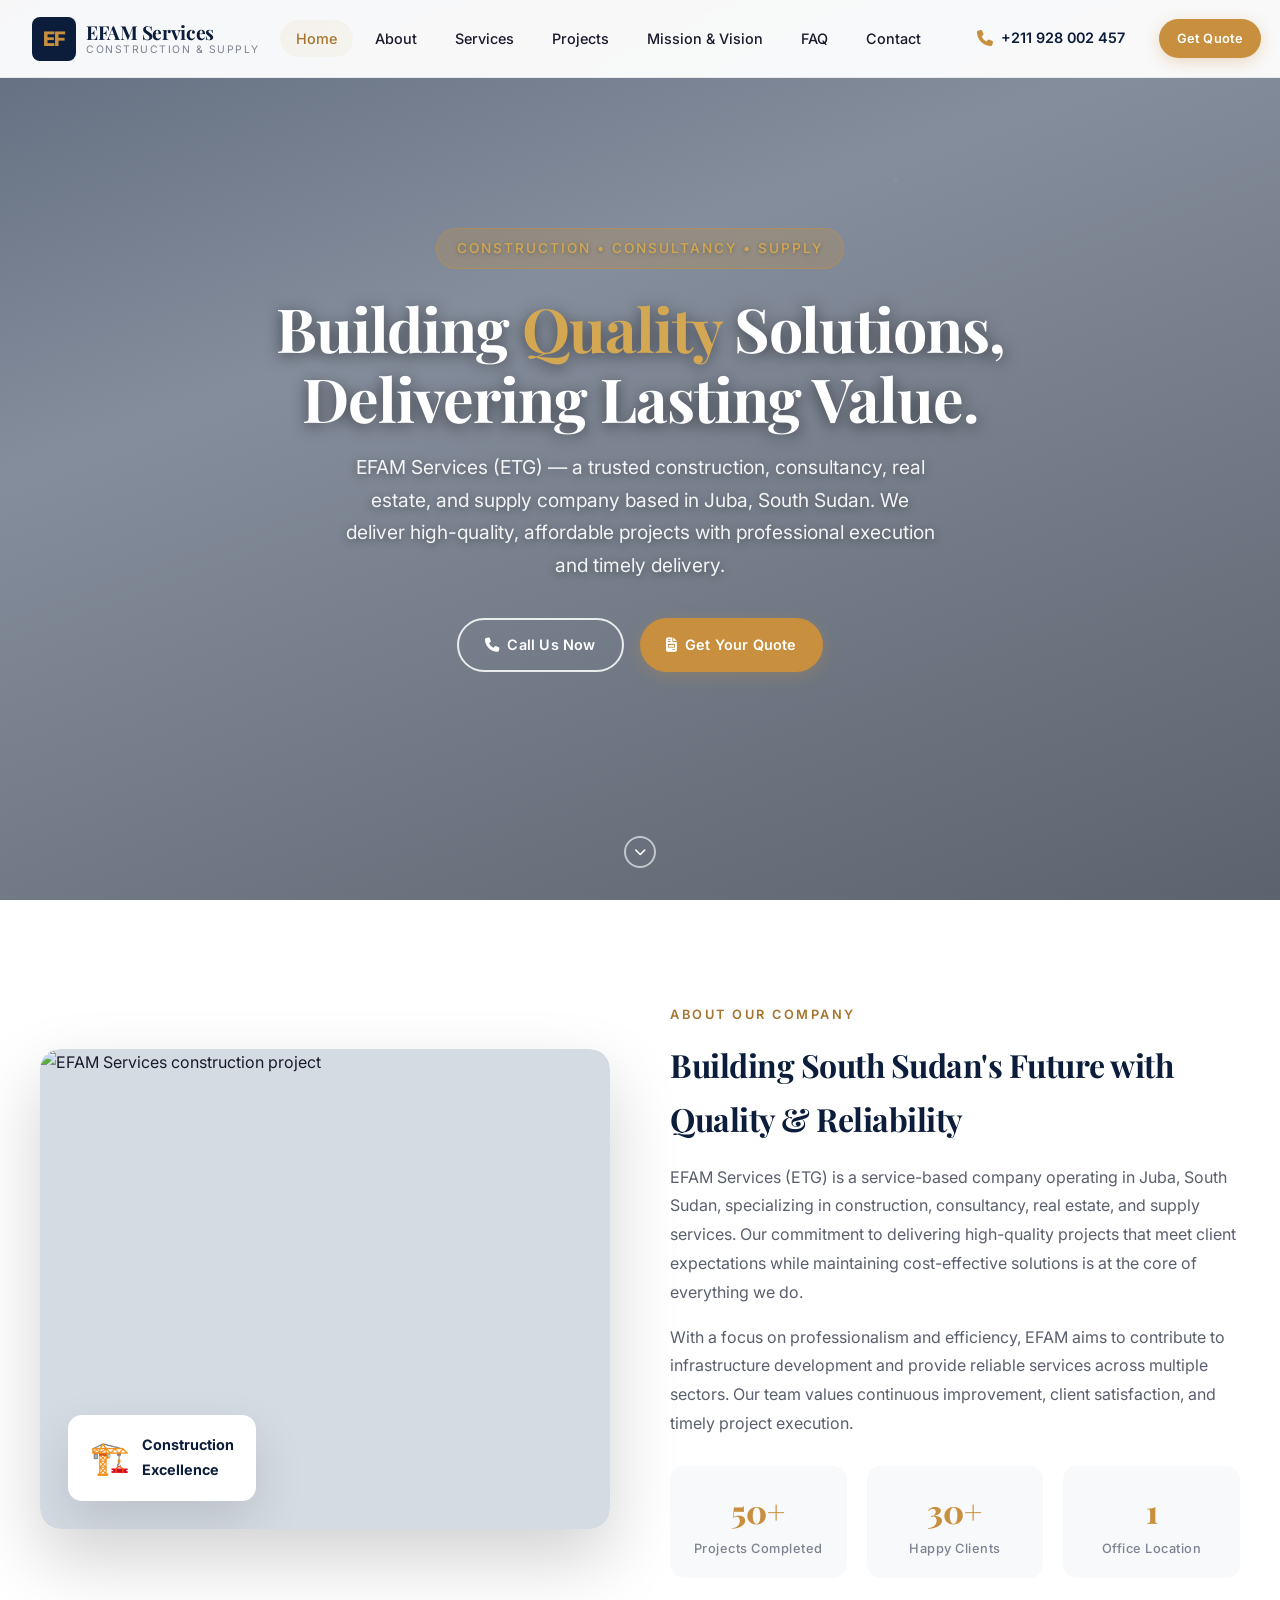
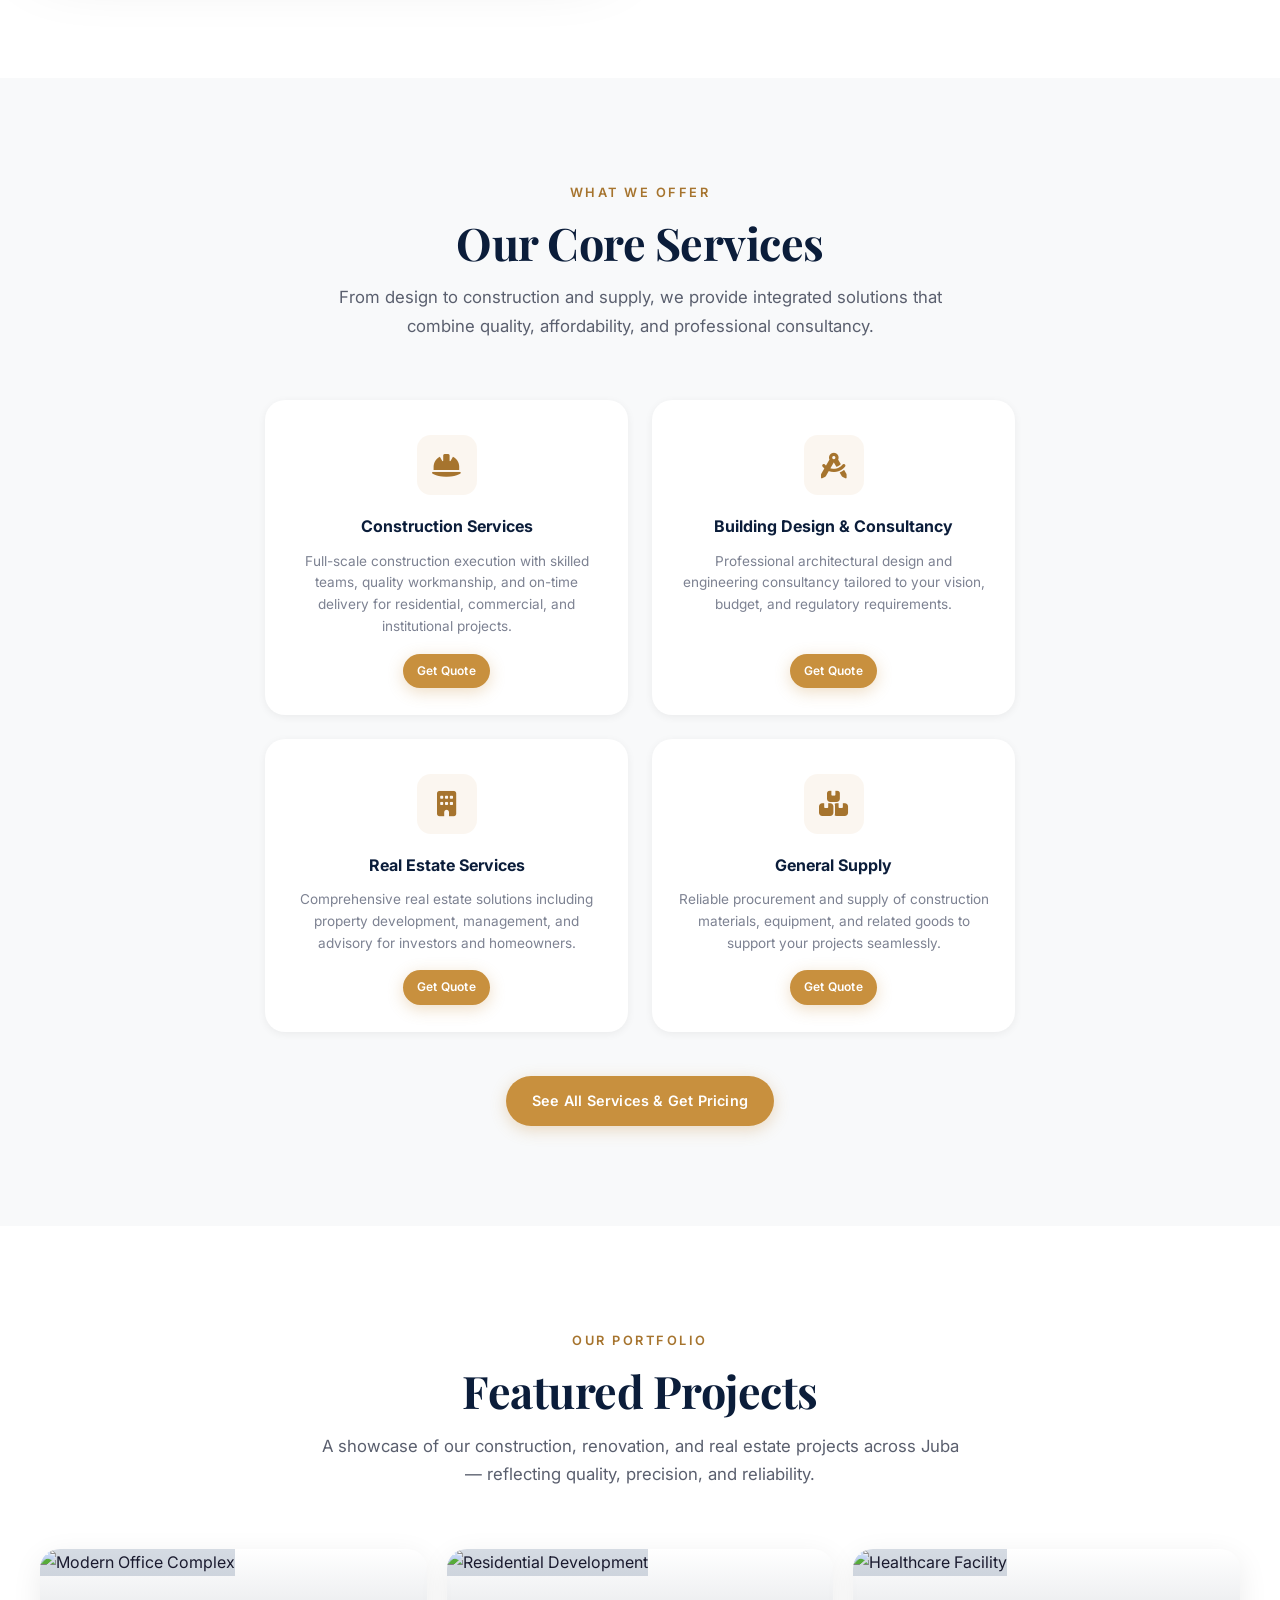
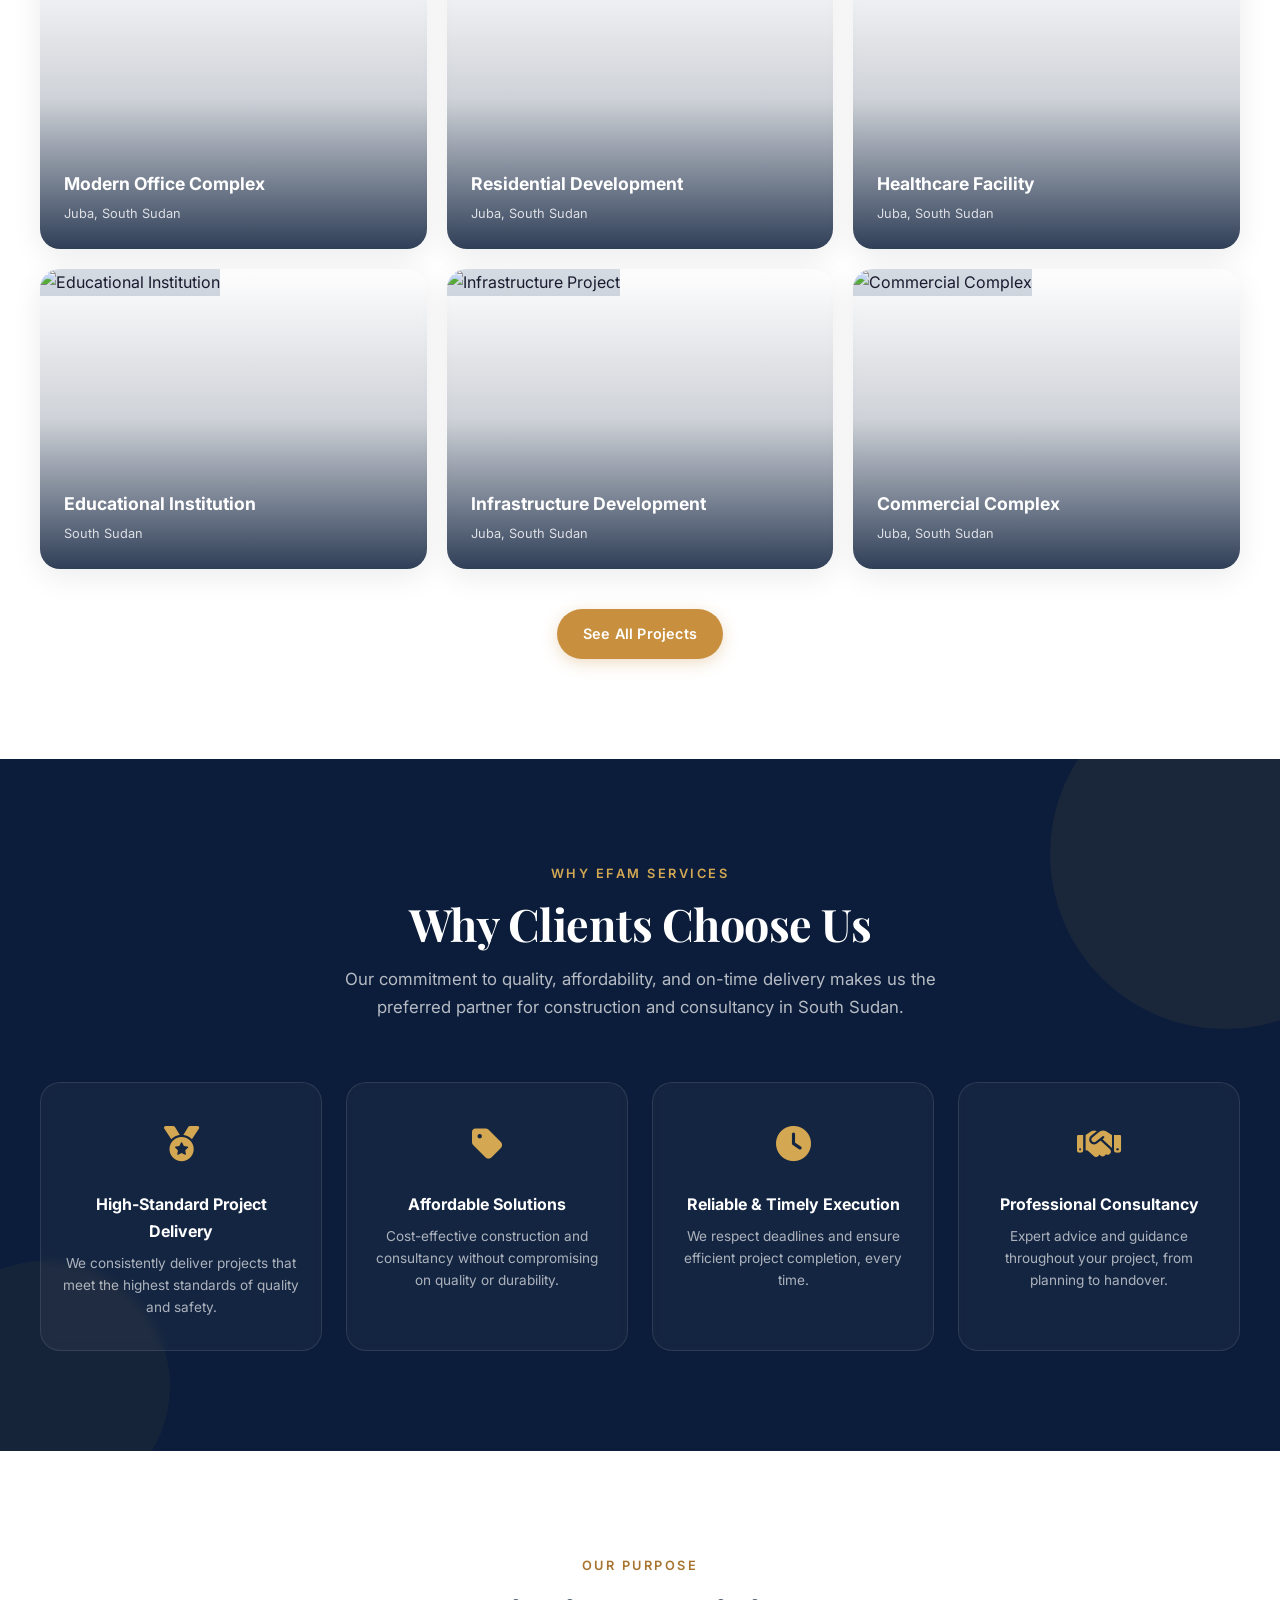
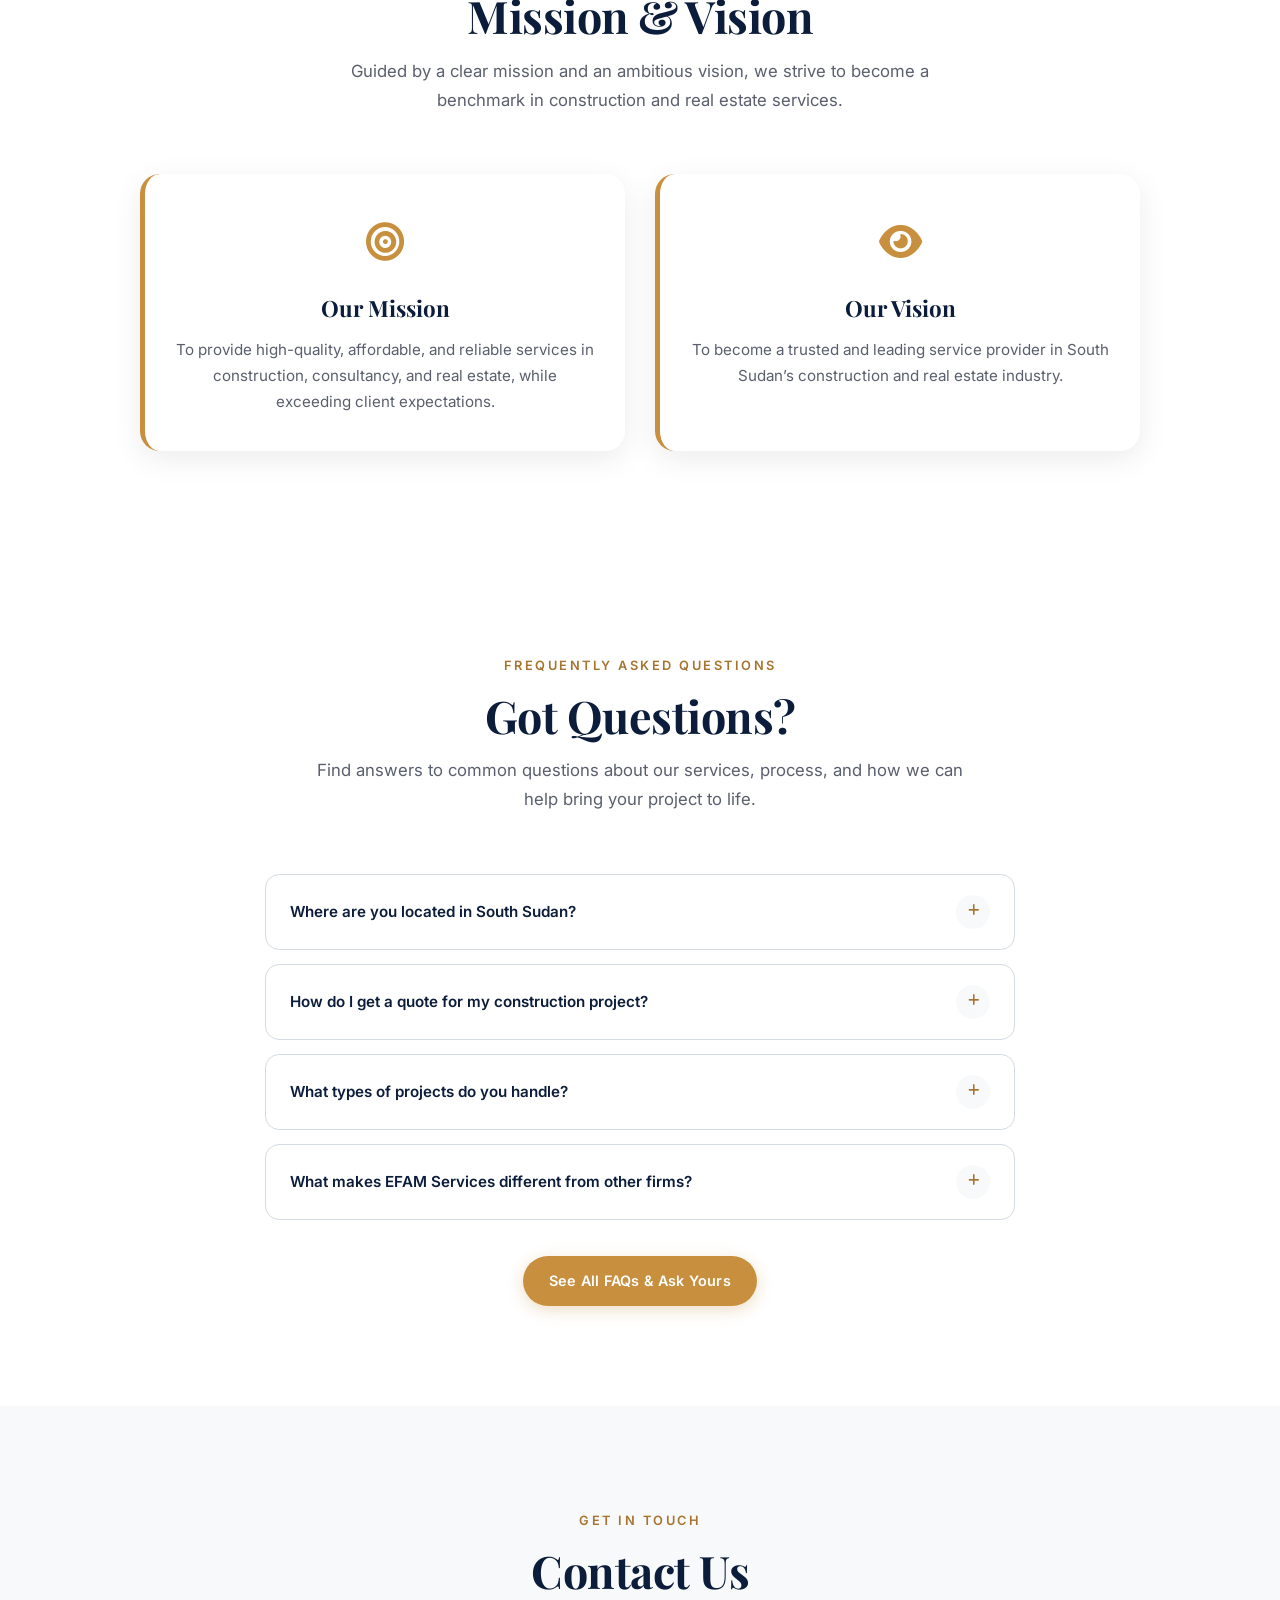
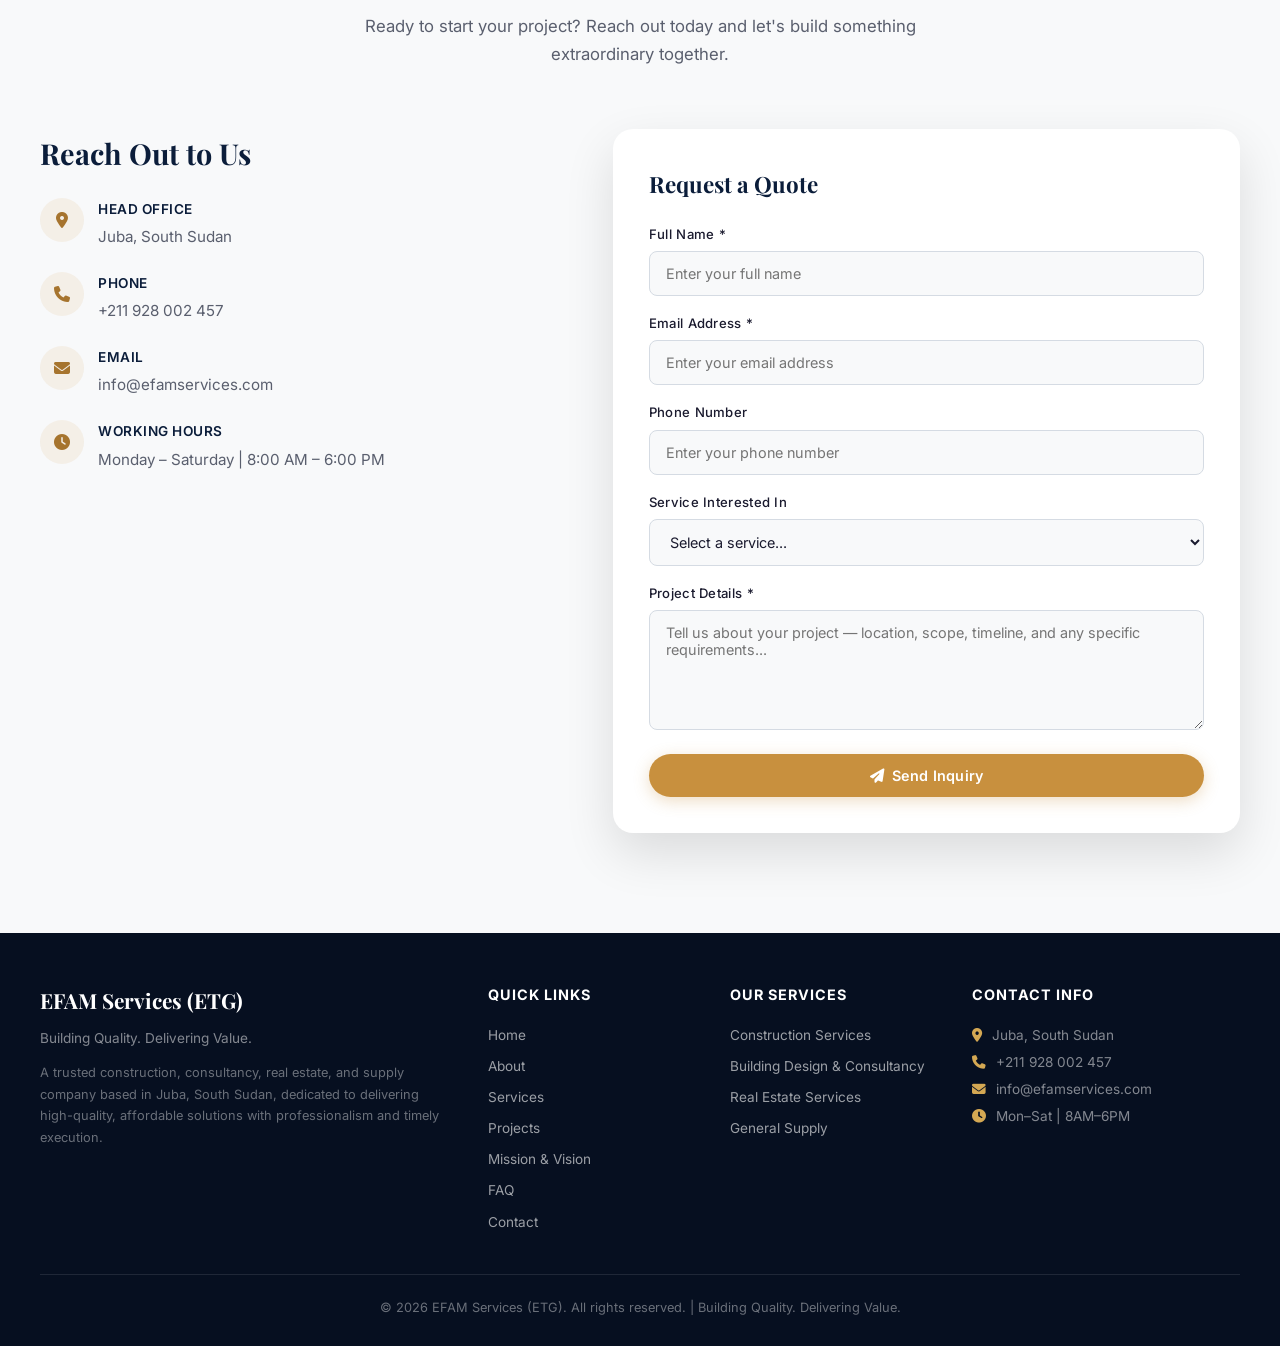
==== commit 7963df1c: "Update index.html" ====
--- a/index.html
+++ b/index.html
@@ -2,20 +2,15 @@
 <html lang="en">
 <head>
     <meta charset="UTF-8">
-    <meta name="viewport" content="width=device-width, initial-scale=1.0, viewport-fit=cover">
-    <title>EFAM Services (ETG) | Construction • Consultancy • Real Estate • Supply – Juba, South Sudan</title>
-    <meta name="description" content="EFAM Services (ETG) – leading service provider in Juba, South Sudan. Specializing in construction, consultancy, real estate, and general supply. Delivering high-quality, affordable solutions with professionalism and reliability.">
+    <meta name="viewport" content="width=device-width, initial-scale=1.0">
+    <title>EFAM Services (ETG) | Construction, Consultancy & Supply</title>
+    <meta name="description" content="EFAM Services (ETG) – A trusted construction, consultancy, real estate, and supply company based in Juba, South Sudan. Quality service, professional delivery, and affordable solutions.">
     <link rel="preconnect" href="https://fonts.googleapis.com">
     <link rel="preconnect" href="https://fonts.gstatic.com" crossorigin>
-    <link href="https://fonts.googleapis.com/css2?family=Inter:opsz,wght@14..32,300;14..32,400;14..32,500;14..32,600;14..32,700;14..32,800&family=Playfair+Display:wght@400;500;600;700;800;900&display=swap" rel="stylesheet">
+    <link href="https://fonts.googleapis.com/css2?family=Inter:wght@300;400;500;600;700;800;900&family=Playfair+Display:wght@400;500;600;700;800&display=swap" rel="stylesheet">
     <link rel="stylesheet" href="https://cdnjs.cloudflare.com/ajax/libs/font-awesome/6.4.0/css/all.min.css">
+
     <style>
-        * {
-            margin: 0;
-            padding: 0;
-            box-sizing: border-box;
-        }
-
         :root {
             --primary: #0b1d3a;
             --primary-dark: #060f20;
@@ -29,14 +24,23 @@
             --text: #1a1a2e;
             --text-light: #5a5f6e;
             --text-lighter: #7d8292;
-            --shadow-sm: 0 2px 8px rgba(0, 0, 0, 0.04);
-            --shadow-md: 0 8px 24px rgba(0, 0, 0, 0.08);
-            --shadow-lg: 0 20px 40px rgba(0, 0, 0, 0.12);
+            --shadow-sm: 0 2px 8px rgba(0, 0, 0, 0.06);
+            --shadow-md: 0 8px 30px rgba(0, 0, 0, 0.08);
+            --shadow-lg: 0 20px 50px rgba(0, 0, 0, 0.12);
+            --shadow-xl: 0 30px 70px rgba(0, 0, 0, 0.18);
             --radius-sm: 8px;
-            --radius-md: 16px;
-            --radius-lg: 24px;
-            --transition: 0.25s ease;
-            --navbar-height: 76px;
+            --radius-md: 14px;
+            --radius-lg: 20px;
+            --radius-xl: 28px;
+            --transition: 0.3s cubic-bezier(0.4, 0, 0.2, 1);
+            --transition-slow: 0.5s cubic-bezier(0.4, 0, 0.2, 1);
+            --navbar-height: 78px;
+        }
+
+        * {
+            margin: 0;
+            padding: 0;
+            box-sizing: border-box;
         }
 
         html {
@@ -45,51 +49,59 @@
         }
 
         body {
-            font-family: 'Inter', sans-serif;
+            font-family: 'Inter', -apple-system, BlinkMacSystemFont, sans-serif;
             color: var(--text);
-            background: var(--white);
-            line-height: 1.6;
+            background-color: var(--white);
+            line-height: 1.7;
             overflow-x: hidden;
-        }
-
-        /* ========== NAVBAR ========== */
+            -webkit-font-smoothing: antialiased;
+            -moz-osx-font-smoothing: grayscale;
+        }
+
+        /* ──────────────── NAVBAR ──────────────── */
         .navbar {
             position: fixed;
             top: 0;
             left: 0;
             width: 100%;
-            z-index: 1050;
-            background: rgba(255, 255, 255, 0.96);
-            backdrop-filter: blur(12px);
-            border-bottom: 1px solid rgba(0, 0, 0, 0.05);
+            z-index: 1000;
+            background: rgba(255, 255, 255, 0.95);
+            backdrop-filter: blur(20px);
+            -webkit-backdrop-filter: blur(20px);
+            border-bottom: 1px solid rgba(0, 0, 0, 0.06);
             transition: var(--transition);
             height: var(--navbar-height);
             display: flex;
             align-items: center;
         }
+
         .navbar.scrolled {
-            height: 68px;
             box-shadow: var(--shadow-md);
             background: rgba(255, 255, 255, 0.98);
-        }
+            height: 68px;
+        }
+
         .navbar-inner {
             width: 100%;
             max-width: 1280px;
             margin: 0 auto;
-            padding: 0 24px;
+            padding: 0 32px;
             display: flex;
             align-items: center;
             justify-content: space-between;
-            gap: 16px;
-        }
+            gap: 20px;
+        }
+
         .navbar-logo {
             display: flex;
             align-items: center;
             gap: 10px;
             text-decoration: none;
             flex-shrink: 0;
-        }
-        .logo-icon {
+            z-index: 1001;
+        }
+
+        .navbar-logo .logo-icon {
             width: 44px;
             height: 44px;
             background: var(--primary);
@@ -98,47 +110,62 @@
             align-items: center;
             justify-content: center;
             color: var(--secondary);
+            font-size: 20px;
             font-weight: 800;
-            font-size: 1.2rem;
-            transition: var(--transition);
-        }
-        .navbar-logo:hover .logo-icon { background: var(--primary-dark); transform: scale(1.02); }
-        .logo-text {
+            letter-spacing: -1px;
+            transition: var(--transition);
+        }
+
+        .navbar-logo:hover .logo-icon {
+            background: var(--primary-dark);
+            transform: scale(1.04);
+        }
+
+        .navbar-logo .logo-text {
             font-family: 'Playfair Display', serif;
             font-weight: 700;
             font-size: 1.2rem;
             color: var(--primary);
             line-height: 1.2;
-        }
-        .logo-text small {
+            letter-spacing: -0.3px;
+        }
+
+        .navbar-logo .logo-text small {
             display: block;
             font-family: 'Inter', sans-serif;
             font-weight: 400;
-            font-size: 0.62rem;
+            font-size: 0.65rem;
             color: var(--text-lighter);
-            letter-spacing: 1.2px;
+            letter-spacing: 1.5px;
             text-transform: uppercase;
         }
+
         .nav-links {
             display: flex;
             align-items: center;
-            gap: 4px;
+            gap: 6px;
             list-style: none;
-        }
+            flex-shrink: 0;
+        }
+
         .nav-links a {
             text-decoration: none;
             color: var(--text);
             font-weight: 500;
             font-size: 0.9rem;
-            padding: 8px 14px;
-            border-radius: 40px;
+            padding: 10px 16px;
+            border-radius: 50px;
             transition: var(--transition);
             white-space: nowrap;
-        }
-        .nav-links a:hover, .nav-links a.active {
+            position: relative;
+        }
+
+        .nav-links a:hover,
+        .nav-links a.active {
             color: var(--secondary-dark);
-            background: rgba(200, 144, 62, 0.08);
-        }
+            background: rgba(200, 144, 62, 0.06);
+        }
+
         .nav-phone {
             display: flex;
             align-items: center;
@@ -147,22 +174,38 @@
             font-weight: 600;
             font-size: 0.9rem;
             text-decoration: none;
+            white-space: nowrap;
             padding: 8px 14px;
-            border-radius: 40px;
-            transition: var(--transition);
-            white-space: nowrap;
-        }
-        .nav-phone:hover { background: rgba(11, 29, 58, 0.04); }
-        .nav-phone i { color: var(--secondary); animation: pulsePhone 2s infinite; }
-        @keyframes pulsePhone {
-            0%, 100% { transform: scale(1); }
-            50% { transform: scale(1.1); }
-        }
+            border-radius: 50px;
+            transition: var(--transition);
+            flex-shrink: 0;
+        }
+
+        .nav-phone:hover {
+            background: rgba(11, 29, 58, 0.04);
+        }
+
+        .nav-phone i {
+            color: var(--secondary);
+            font-size: 1rem;
+            animation: pulse-phone 2s infinite;
+        }
+
+        @keyframes pulse-phone {
+            0%,
+            100% {
+                transform: scale(1);
+            }
+            50% {
+                transform: scale(1.15);
+            }
+        }
+
         .btn {
             display: inline-flex;
             align-items: center;
             gap: 8px;
-            padding: 12px 24px;
+            padding: 13px 26px;
             font-weight: 600;
             font-size: 0.9rem;
             border-radius: 50px;
@@ -170,473 +213,1729 @@
             cursor: pointer;
             border: none;
             transition: var(--transition);
+            white-space: nowrap;
+            letter-spacing: 0.2px;
             font-family: 'Inter', sans-serif;
         }
+
         .btn-primary {
             background: var(--secondary);
             color: #fff;
-            box-shadow: 0 4px 12px rgba(200, 144, 62, 0.3);
-        }
-        .btn-primary:hover { background: var(--secondary-dark); transform: translateY(-2px); box-shadow: 0 8px 20px rgba(200, 144, 62, 0.35); }
+            box-shadow: 0 4px 16px rgba(200, 144, 62, 0.3);
+        }
+        .btn-primary:hover {
+            background: var(--secondary-dark);
+            box-shadow: 0 8px 28px rgba(200, 144, 62, 0.4);
+            transform: translateY(-2px);
+        }
+
         .btn-outline {
             background: transparent;
             color: #fff;
-            border: 2px solid rgba(255,255,255,0.85);
-        }
-        .btn-outline:hover { background: #fff; color: var(--primary); border-color: #fff; transform: translateY(-2px); }
-        .btn-sm { padding: 8px 18px; font-size: 0.8rem; }
-        .btn-xs { padding: 6px 14px; font-size: 0.7rem; }
+            border: 2px solid rgba(255, 255, 255, 0.85);
+        }
+        .btn-outline:hover {
+            background: #fff;
+            color: var(--primary);
+            border-color: #fff;
+            transform: translateY(-2px);
+        }
+
+        .btn-white {
+            background: #fff;
+            color: var(--primary);
+            box-shadow: var(--shadow-sm);
+        }
+        .btn-white:hover {
+            box-shadow: var(--shadow-md);
+            transform: translateY(-2px);
+        }
+
+        .btn-sm {
+            padding: 9px 18px;
+            font-size: 0.8rem;
+            border-radius: 40px;
+        }
+
+        .btn-xs {
+            padding: 7px 14px;
+            font-size: 0.75rem;
+            border-radius: 30px;
+        }
+
+        /* Hamburger */
         .hamburger {
             display: none;
             flex-direction: column;
             gap: 5px;
+            cursor: pointer;
+            z-index: 1001;
+            padding: 8px;
             background: none;
             border: none;
-            padding: 8px;
-            cursor: pointer;
-            z-index: 1060;
         }
         .hamburger span {
             display: block;
             width: 26px;
             height: 2.5px;
             background: var(--primary);
-            border-radius: 4px;
-            transition: 0.2s ease;
-        }
-        .hamburger.active span:nth-child(1) { transform: rotate(45deg) translate(5px, 5px); }
-        .hamburger.active span:nth-child(2) { opacity: 0; }
-        .hamburger.active span:nth-child(3) { transform: rotate(-45deg) translate(5px, -5px); }
-
-        /* Hero – crisp background + text clarity */
+            border-radius: 10px;
+            transition: var(--transition);
+        }
+        .hamburger.active span:nth-child(1) {
+            transform: rotate(45deg) translate(5px, 5px);
+        }
+        .hamburger.active span:nth-child(2) {
+            opacity: 0;
+        }
+        .hamburger.active span:nth-child(3) {
+            transform: rotate(-45deg) translate(5px, -5px);
+        }
+
+        /* ──────────────── HERO ──────────────── */
         .hero {
             position: relative;
             min-height: 100vh;
             display: flex;
             align-items: center;
             justify-content: center;
-            background: linear-gradient(rgba(0,0,0,0.45), rgba(0,0,0,0.55)), url('https://images.unsplash.com/photo-1541888946425-d81bb19240f5?w=1600&q=80') center/cover no-repeat fixed;
-            background-blend-mode: overlay;
-        }
+            background: url('assets/efam.jpg') center/cover no-repeat;
+            background-attachment: fixed;
+            overflow: hidden;
+        }
+
+        .hero-overlay {
+            position: absolute;
+            inset: 0;
+            background: linear-gradient(160deg,
+                    rgba(11, 29, 58, 0.65) 0%,
+                    rgba(11, 29, 58, 0.5) 35%,
+                    rgba(6, 15, 32, 0.65) 100%);
+            z-index: 1;
+        }
+
+        .hero-particles {
+            position: absolute;
+            inset: 0;
+            z-index: 2;
+            pointer-events: none;
+            opacity: 0.25;
+            background:
+                radial-gradient(1px 1px at 20% 30%, rgba(255, 255, 255, 0.7), transparent),
+                radial-gradient(1px 1px at 45% 70%, rgba(255, 255, 255, 0.5), transparent),
+                radial-gradient(1.5px 1.5px at 70% 20%, rgba(255, 255, 255, 0.6), transparent),
+                radial-gradient(1px 1px at 85% 55%, rgba(255, 255, 255, 0.4), transparent),
+                radial-gradient(1.5px 1.5px at 10% 80%, rgba(255, 255, 255, 0.5), transparent),
+                radial-gradient(1px 1px at 60% 90%, rgba(255, 255, 255, 0.45), transparent);
+        }
+
         .hero-content {
             position: relative;
             z-index: 3;
             text-align: center;
-            max-width: 820px;
-            padding: 1.5rem;
-            animation: fadeUp 0.8s ease;
-        }
+            max-width: 800px;
+            padding: 40px 24px;
+            animation: fadeUp 1s ease forwards;
+        }
+
         @keyframes fadeUp {
-            from { opacity: 0; transform: translateY(30px);}
-            to { opacity: 1; transform: translateY(0);}
-        }
+            from {
+                opacity: 0;
+                transform: translateY(40px);
+            }
+            to {
+                opacity: 1;
+                transform: translateY(0);
+            }
+        }
+
         .hero-badge {
             display: inline-block;
-            background: rgba(200,144,62,0.2);
-            backdrop-filter: blur(4px);
-            border: 1px solid rgba(200,144,62,0.5);
-            color: #ffe6c7;
-            padding: 6px 20px;
-            border-radius: 60px;
-            font-size: 0.8rem;
+            background: rgba(200, 144, 62, 0.25);
+            border: 1px solid rgba(200, 144, 62, 0.5);
+            color: var(--secondary-light);
+            padding: 8px 20px;
+            border-radius: 50px;
+            font-size: 0.85rem;
             font-weight: 500;
             letter-spacing: 2px;
             text-transform: uppercase;
             margin-bottom: 24px;
-        }
+            text-shadow: 0 1px 4px rgba(0, 0, 0, 0.3);
+        }
+
         .hero h1 {
             font-family: 'Playfair Display', serif;
-            font-size: clamp(2.2rem, 6vw, 4rem);
-            font-weight: 800;
+            font-size: clamp(2.4rem, 5.5vw, 3.8rem);
+            font-weight: 700;
             color: #fff;
-            line-height: 1.2;
-            margin-bottom: 20px;
-            text-shadow: 0 2px 5px rgba(0,0,0,0.2);
-        }
-        .hero h1 .highlight { color: var(--secondary-light); }
+            line-height: 1.15;
+            margin-bottom: 18px;
+            letter-spacing: -1px;
+            text-shadow: 0 3px 16px rgba(0, 0, 0, 0.55);
+        }
+
+        .hero h1 .highlight {
+            color: var(--secondary-light);
+            position: relative;
+            text-shadow: 0 3px 16px rgba(0, 0, 0, 0.55);
+        }
+
         .hero p {
             font-size: clamp(1rem, 2vw, 1.2rem);
-            color: rgba(255,255,255,0.95);
-            margin-bottom: 32px;
-            max-width: 640px;
+            color: rgba(255, 255, 255, 0.92);
+            margin-bottom: 36px;
+            line-height: 1.7;
+            max-width: 600px;
             margin-left: auto;
             margin-right: auto;
-            text-shadow: 0 1px 3px rgba(0,0,0,0.2);
-        }
-        .hero-buttons { display: flex; gap: 18px; flex-wrap: wrap; justify-content: center; }
+            text-shadow: 0 2px 10px rgba(0, 0, 0, 0.45);
+        }
+
+        .hero-buttons {
+            display: flex;
+            gap: 16px;
+            flex-wrap: wrap;
+            justify-content: center;
+        }
+
         .hero-scroll-indicator {
             position: absolute;
-            bottom: 30px;
+            bottom: 32px;
             left: 50%;
             transform: translateX(-50%);
-            animation: bounce 2s infinite;
-            cursor: pointer;
-            background: rgba(255,255,255,0.2);
-            width: 40px;
-            height: 40px;
+            z-index: 3;
+            animation: bounceDown 2s infinite;
+        }
+
+        .hero-scroll-indicator span {
+            display: block;
+            width: 32px;
+            height: 32px;
             border-radius: 50%;
+            border: 2px solid rgba(255, 255, 255, 0.6);
             display: flex;
             align-items: center;
             justify-content: center;
-            color: white;
+            color: #fff;
+            font-size: 12px;
+            cursor: pointer;
+            transition: var(--transition);
+        }
+        .hero-scroll-indicator span:hover {
+            border-color: #fff;
+            background: rgba(255, 255, 255, 0.15);
+        }
+
+        @keyframes bounceDown {
+            0%,
+            100% {
+                transform: translateX(-50%) translateY(0);
+            }
+            50% {
+                transform: translateX(-50%) translateY(12px);
+            }
+        }
+
+        /* ──────────────── SECTIONS ──────────────── */
+        .section {
+            padding: 100px 24px;
+            position: relative;
+        }
+        .section-header {
+            text-align: center;
+            max-width: 650px;
+            margin: 0 auto 60px;
+        }
+        .section-tag {
+            display: inline-block;
+            color: var(--secondary-dark);
+            font-weight: 600;
+            font-size: 0.8rem;
+            letter-spacing: 2.5px;
+            text-transform: uppercase;
+            margin-bottom: 12px;
+        }
+        .section-title {
+            font-family: 'Playfair Display', serif;
+            font-size: clamp(2rem, 4vw, 2.8rem);
+            font-weight: 700;
+            color: var(--primary);
+            line-height: 1.2;
+            margin-bottom: 14px;
+            letter-spacing: -0.5px;
+        }
+        .section-subtitle {
+            color: var(--text-light);
+            font-size: 1.05rem;
+            line-height: 1.7;
+        }
+        .container {
+            max-width: 1200px;
+            margin: 0 auto;
+        }
+
+        /* ──────────────── ABOUT ──────────────── */
+        .about-grid {
+            display: grid;
+            grid-template-columns: 1fr 1fr;
+            gap: 60px;
+            align-items: center;
+        }
+        .about-image-wrapper {
+            position: relative;
+            border-radius: var(--radius-lg);
+            overflow: hidden;
+            box-shadow: var(--shadow-xl);
+        }
+        .about-image-wrapper img {
+            width: 100%;
+            height: 480px;
+            object-fit: cover;
+            display: block;
+            border-radius: var(--radius-lg);
+            transition: var(--transition-slow);
+        }
+        .about-image-wrapper:hover img {
+            transform: scale(1.04);
+        }
+        .about-image-badge {
+            position: absolute;
+            bottom: 28px;
+            left: 28px;
+            background: #fff;
+            padding: 16px 22px;
+            border-radius: var(--radius-md);
+            box-shadow: var(--shadow-lg);
+            display: flex;
+            align-items: center;
+            gap: 12px;
+            font-weight: 700;
+            color: var(--primary);
+            font-size: 0.9rem;
+        }
+        .about-image-badge span {
+            font-size: 2rem;
+            color: var(--secondary);
+            font-weight: 800;
+        }
+        .about-content h3 {
+            font-family: 'Playfair Display', serif;
+            font-size: 2rem;
+            font-weight: 700;
+            color: var(--primary);
+            margin-bottom: 16px;
+            letter-spacing: -0.5px;
+        }
+        .about-content p {
+            color: var(--text-light);
+            margin-bottom: 16px;
+            line-height: 1.8;
+        }
+        .about-stats {
+            display: grid;
+            grid-template-columns: repeat(3, 1fr);
+            gap: 20px;
+            margin-top: 28px;
+        }
+        .about-stat {
+            text-align: center;
+            padding: 18px 10px;
+            background: var(--off-white);
+            border-radius: var(--radius-md);
+            transition: var(--transition);
+        }
+        .about-stat:hover {
+            background: #e8ecf2;
+            transform: translateY(-3px);
+        }
+        .about-stat .stat-num {
+            font-size: 2rem;
+            font-weight: 800;
+            color: var(--secondary);
+            font-family: 'Playfair Display', serif;
+        }
+        .about-stat .stat-label {
+            font-size: 0.8rem;
+            color: var(--text-lighter);
+            font-weight: 500;
+            letter-spacing: 0.5px;
+        }
+
+        /* ──────────────── SERVICES ──────────────── */
+        .services-section {
+            background: var(--off-white);
+        }
+        .services-grid {
+            display: grid;
+            grid-template-columns: repeat(2, 1fr);
+            gap: 24px;
+            max-width: 750px;
+            margin: 0 auto;
+        }
+        .service-card {
+            background: #fff;
+            border-radius: var(--radius-lg);
+            padding: 34px 24px 26px;
+            text-align: center;
+            box-shadow: var(--shadow-sm);
+            transition: var(--transition);
+            position: relative;
+            border: 1px solid transparent;
+            display: flex;
+            flex-direction: column;
+            align-items: center;
+            height: 100%;
+        }
+        .service-card:hover {
+            transform: translateY(-8px);
+            box-shadow: var(--shadow-lg);
+            border-color: rgba(200, 144, 62, 0.2);
+        }
+        .service-icon {
+            width: 60px;
+            height: 60px;
+            border-radius: var(--radius-md);
+            display: flex;
+            align-items: center;
+            justify-content: center;
+            font-size: 1.6rem;
+            margin-bottom: 18px;
+            background: rgba(200, 144, 62, 0.08);
+            color: var(--secondary-dark);
+            transition: var(--transition);
+        }
+        .service-card:hover .service-icon {
+            background: var(--secondary);
+            color: #fff;
+            transform: scale(1.08);
+        }
+        .service-card h4 {
+            font-weight: 700;
             font-size: 1rem;
-            transition: 0.2s;
-        }
-        @keyframes bounce { 0%,100%{transform: translateX(-50%) translateY(0);} 50%{transform: translateX(-50%) translateY(8px);} }
-
-        /* sections */
-        .section { padding: 80px 24px; }
-        .section-header { text-align: center; max-width: 680px; margin: 0 auto 56px; }
-        .section-tag { color: var(--secondary-dark); font-weight: 600; font-size: 0.75rem; letter-spacing: 2px; text-transform: uppercase; margin-bottom: 12px; display: inline-block; }
-        .section-title { font-family: 'Playfair Display', serif; font-size: clamp(1.8rem, 4vw, 2.7rem); font-weight: 700; color: var(--primary); margin-bottom: 14px; }
-        .section-subtitle { color: var(--text-light); font-size: 1rem; line-height: 1.6; }
-        .container { max-width: 1200px; margin: 0 auto; width: 100%; }
-
-        /* about */
-        .about-grid { display: grid; grid-template-columns: 1fr 1fr; gap: 48px; align-items: center; }
-        .about-image-wrapper { border-radius: var(--radius-lg); overflow: hidden; box-shadow: var(--shadow-lg); transition: 0.3s; }
-        .about-image-wrapper img { width: 100%; height: auto; min-height: 320px; object-fit: cover; display: block; transition: 0.4s; }
-        .about-content h3 { font-family: 'Playfair Display', serif; font-size: 1.8rem; font-weight: 700; margin-bottom: 16px; color: var(--primary); }
-        .mission-vision { display: flex; gap: 20px; margin-top: 24px; flex-wrap: wrap; background: var(--off-white); padding: 20px; border-radius: var(--radius-md); }
-        .mission-vision div { flex: 1; }
-        .mission-vision h4 { color: var(--secondary-dark); font-weight: 700; font-size: 0.85rem; letter-spacing: 1px; margin-bottom: 6px; }
-        .about-stats { display: grid; grid-template-columns: repeat(3,1fr); gap: 16px; margin-top: 28px; }
-        .about-stat { background: var(--off-white); padding: 16px 8px; border-radius: var(--radius-md); text-align: center; transition: 0.2s; }
-        .about-stat .stat-num { font-size: 1.8rem; font-weight: 800; color: var(--secondary); font-family: 'Playfair Display', serif; }
-
-        /* services */
-        .services-section { background: var(--off-white); }
-        .services-grid { display: grid; grid-template-columns: repeat(auto-fill, minmax(260px, 1fr)); gap: 24px; }
-        .service-card {
-            background: #fff; border-radius: var(--radius-lg); padding: 28px 20px 24px;
-            text-align: center; transition: 0.25s; border: 1px solid transparent;
-            box-shadow: var(--shadow-sm); height: 100%;
-        }
-        .service-card:hover { transform: translateY(-6px); box-shadow: var(--shadow-md); border-color: rgba(200,144,62,0.2); }
-        .service-icon {
-            width: 64px; height: 64px; background: rgba(200,144,62,0.08); border-radius: 50%;
-            display: flex; align-items: center; justify-content: center; margin: 0 auto 18px;
-            font-size: 1.8rem; color: var(--secondary-dark); transition: 0.2s;
-        }
-        .service-card:hover .service-icon { background: var(--secondary); color: #fff; transform: scale(1.02); }
-        .service-card h4 { font-weight: 700; font-size: 1rem; margin-bottom: 8px; color: var(--primary); }
-
-        /* projects */
-        .projects-grid { display: grid; grid-template-columns: repeat(auto-fill, minmax(300px, 1fr)); gap: 24px; }
+            color: var(--primary);
+            margin-bottom: 10px;
+        }
+        .service-card p {
+            font-size: 0.85rem;
+            color: var(--text-lighter);
+            line-height: 1.6;
+            flex-grow: 1;
+            margin-bottom: 16px;
+        }
+        .services-cta {
+            text-align: center;
+            margin-top: 44px;
+        }
+
+        /* ──────────────── PROJECTS ──────────────── */
+        .projects-grid {
+            display: grid;
+            grid-template-columns: repeat(3, 1fr);
+            gap: 20px;
+        }
         .project-card {
-            position: relative; border-radius: var(--radius-lg); overflow: hidden; height: 280px;
-            box-shadow: var(--shadow-sm); transition: 0.3s; cursor: pointer;
-        }
-        .project-card img { width: 100%; height: 100%; object-fit: cover; transition: 0.4s; }
-        .project-card:hover img { transform: scale(1.05); }
+            position: relative;
+            border-radius: var(--radius-lg);
+            overflow: hidden;
+            height: 300px;
+            box-shadow: var(--shadow-md);
+            cursor: pointer;
+            transition: var(--transition);
+        }
+        .project-card:hover {
+            box-shadow: var(--shadow-xl);
+            transform: translateY(-4px);
+        }
+        .project-card img {
+            width: 100%;
+            height: 100%;
+            object-fit: cover;
+            transition: var(--transition-slow);
+        }
+        .project-card:hover img {
+            transform: scale(1.08);
+        }
         .project-overlay {
-            position: absolute; inset: 0; background: linear-gradient(to top, rgba(11,29,58,0.85) 0%, rgba(11,29,58,0.2) 60%);
-            display: flex; flex-direction: column; justify-content: flex-end; padding: 24px;
-        }
-        .project-overlay h4 { color: #fff; font-weight: 700; margin-bottom: 4px; font-size: 1.1rem; }
-
-        /* why us */
-        .why-us-section { background: var(--primary); color: #fff; }
-        .why-us-section .section-title, .why-us-section .section-subtitle { color: #fff; }
-        .why-us-grid { display: grid; grid-template-columns: repeat(auto-fit, minmax(220px, 1fr)); gap: 24px; }
+            position: absolute;
+            inset: 0;
+            background: linear-gradient(to top, rgba(11, 29, 58, 0.85) 0%, rgba(11, 29, 58, 0.2) 50%, transparent 100%);
+            display: flex;
+            flex-direction: column;
+            justify-content: flex-end;
+            padding: 24px;
+            transition: var(--transition);
+        }
+        .project-overlay h4 {
+            color: #fff;
+            font-weight: 700;
+            font-size: 1.1rem;
+            margin-bottom: 4px;
+        }
+        .project-overlay span {
+            color: rgba(255, 255, 255, 0.8);
+            font-size: 0.8rem;
+            font-weight: 400;
+        }
+        .projects-cta {
+            text-align: center;
+            margin-top: 40px;
+        }
+
+        /* ──────────────── WHY CHOOSE US ──────────────── */
+        .why-us-section {
+            background: var(--primary);
+            color: #fff;
+            position: relative;
+            overflow: hidden;
+        }
+        .why-us-section::before {
+            content: '';
+            position: absolute;
+            top: -80px;
+            right: -120px;
+            width: 350px;
+            height: 350px;
+            border-radius: 50%;
+            background: rgba(200, 144, 62, 0.08);
+            pointer-events: none;
+        }
+        .why-us-section::after {
+            content: '';
+            position: absolute;
+            bottom: -60px;
+            left: -80px;
+            width: 250px;
+            height: 250px;
+            border-radius: 50%;
+            background: rgba(200, 144, 62, 0.06);
+            pointer-events: none;
+        }
+        .why-us-section .section-title {
+            color: #fff;
+        }
+        .why-us-section .section-subtitle {
+            color: rgba(255, 255, 255, 0.7);
+        }
+        .why-us-section .section-tag {
+            color: var(--secondary-light);
+        }
+        .why-us-grid {
+            display: grid;
+            grid-template-columns: repeat(4, 1fr);
+            gap: 24px;
+            position: relative;
+            z-index: 1;
+        }
         .why-us-card {
-            background: rgba(255,255,255,0.05); border: 1px solid rgba(255,255,255,0.1);
-            border-radius: var(--radius-lg); padding: 28px 20px; text-align: center; transition: 0.25s;
-        }
-        .why-us-card:hover { background: rgba(255,255,255,0.1); transform: translateY(-5px); border-color: rgba(200,144,62,0.4); }
-        .why-us-icon { font-size: 2.2rem; color: var(--secondary-light); margin-bottom: 14px; }
-
-        /* FAQ */
-        .faq-list { max-width: 760px; margin: 0 auto; display: flex; flex-direction: column; gap: 12px; }
-        .faq-item { background: #fff; border: 1px solid var(--mid-gray); border-radius: var(--radius-md); overflow: hidden; cursor: pointer; transition: 0.2s; }
-        .faq-question { display: flex; justify-content: space-between; align-items: center; padding: 18px 24px; font-weight: 600; color: var(--primary); gap: 16px; }
-        .faq-icon { width: 32px; height: 32px; background: var(--off-white); border-radius: 50%; display: flex; align-items: center; justify-content: center; transition: 0.2s; color: var(--secondary-dark); }
-        .faq-item.active .faq-icon { background: var(--secondary); color: #fff; transform: rotate(45deg); }
-        .faq-answer { max-height: 0; overflow: hidden; transition: max-height 0.4s ease, padding 0.3s; padding: 0 24px; color: var(--text-light); font-size: 0.9rem; }
-        .faq-item.active .faq-answer { max-height: 280px; padding: 0 24px 20px; }
-
-        /* contact */
-        .contact-section { background: var(--off-white); }
-        .contact-grid { display: grid; grid-template-columns: 1fr 1.2fr; gap: 48px; }
-        .contact-info-item { display: flex; gap: 16px; margin-bottom: 28px; align-items: flex-start; }
+            background: rgba(255, 255, 255, 0.04);
+            border: 1px solid rgba(255, 255, 255, 0.1);
+            border-radius: var(--radius-lg);
+            padding: 32px 22px;
+            text-align: center;
+            transition: var(--transition);
+            backdrop-filter: blur(4px);
+        }
+        .why-us-card:hover {
+            background: rgba(255, 255, 255, 0.08);
+            border-color: rgba(200, 144, 62, 0.3);
+            transform: translateY(-6px);
+        }
+        .why-us-icon {
+            font-size: 2.2rem;
+            color: var(--secondary-light);
+            margin-bottom: 16px;
+            transition: var(--transition);
+        }
+        .why-us-card:hover .why-us-icon {
+            transform: scale(1.15);
+        }
+        .why-us-card h4 {
+            font-weight: 700;
+            font-size: 1rem;
+            margin-bottom: 8px;
+            color: #fff;
+        }
+        .why-us-card p {
+            font-size: 0.85rem;
+            color: rgba(255, 255, 255, 0.65);
+            line-height: 1.6;
+        }
+
+        /* ──────────────── MISSION & VISION ──────────────── */
+        .mission-vision-grid {
+            display: grid;
+            grid-template-columns: 1fr 1fr;
+            gap: 30px;
+            max-width: 1000px;
+            margin: 0 auto;
+        }
+        .mission-vision-card {
+            background: #fff;
+            border-radius: var(--radius-lg);
+            padding: 36px 30px;
+            box-shadow: var(--shadow-md);
+            border-left: 5px solid var(--secondary);
+            transition: var(--transition);
+            text-align: center;
+        }
+        .mission-vision-card:hover {
+            box-shadow: var(--shadow-lg);
+            transform: translateY(-4px);
+        }
+        .mission-vision-card .mv-icon {
+            font-size: 2.4rem;
+            color: var(--secondary);
+            margin-bottom: 14px;
+        }
+        .mission-vision-card h4 {
+            font-family: 'Playfair Display', serif;
+            font-size: 1.4rem;
+            font-weight: 700;
+            color: var(--primary);
+            margin-bottom: 10px;
+        }
+        .mission-vision-card p {
+            color: var(--text-light);
+            font-size: 0.95rem;
+            line-height: 1.7;
+        }
+
+        /* ──────────────── FAQ ──────────────── */
+        .faq-list {
+            max-width: 750px;
+            margin: 0 auto;
+            display: flex;
+            flex-direction: column;
+            gap: 14px;
+        }
+        .faq-item {
+            background: #fff;
+            border: 1px solid var(--mid-gray);
+            border-radius: var(--radius-md);
+            overflow: hidden;
+            transition: var(--transition);
+            cursor: pointer;
+        }
+        .faq-item:hover {
+            border-color: rgba(200, 144, 62, 0.3);
+            box-shadow: var(--shadow-sm);
+        }
+        .faq-item.active {
+            border-color: rgba(200, 144, 62, 0.5);
+            box-shadow: var(--shadow-md);
+        }
+        .faq-question {
+            padding: 20px 24px;
+            display: flex;
+            justify-content: space-between;
+            align-items: center;
+            font-weight: 600;
+            color: var(--primary);
+            font-size: 0.95rem;
+            user-select: none;
+            gap: 16px;
+        }
+        .faq-icon {
+            flex-shrink: 0;
+            width: 34px;
+            height: 34px;
+            border-radius: 50%;
+            background: var(--off-white);
+            display: flex;
+            align-items: center;
+            justify-content: center;
+            transition: var(--transition);
+            font-size: 0.8rem;
+            color: var(--secondary-dark);
+        }
+        .faq-item.active .faq-icon {
+            background: var(--secondary);
+            color: #fff;
+            transform: rotate(45deg);
+        }
+        .faq-answer {
+            max-height: 0;
+            overflow: hidden;
+            transition: max-height 0.4s ease, padding 0.4s ease;
+            padding: 0 24px;
+            color: var(--text-light);
+            font-size: 0.9rem;
+            line-height: 1.7;
+        }
+        .faq-item.active .faq-answer {
+            max-height: 250px;
+            padding: 0 24px 20px;
+        }
+        .faq-cta {
+            text-align: center;
+            margin-top: 36px;
+        }
+
+        /* ──────────────── CONTACT ──────────────── */
+        .contact-section {
+            background: var(--off-white);
+        }
+        .contact-grid {
+            display: grid;
+            grid-template-columns: 1fr 1.2fr;
+            gap: 50px;
+            align-items: start;
+        }
+        .contact-info h3 {
+            font-family: 'Playfair Display', serif;
+            font-size: 1.8rem;
+            font-weight: 700;
+            color: var(--primary);
+            margin-bottom: 20px;
+        }
+        .contact-info-item {
+            display: flex;
+            gap: 14px;
+            margin-bottom: 22px;
+            align-items: flex-start;
+        }
         .contact-info-icon {
-            width: 48px; height: 48px; background: rgba(200,144,62,0.12); border-radius: 50%;
-            display: flex; align-items: center; justify-content: center; color: var(--secondary-dark); font-size: 1.2rem;
-        }
-        .contact-info-text strong { display: block; font-weight: 600; font-size: 0.85rem; color: var(--primary); margin-bottom: 4px; }
-        .contact-form-card { background: #fff; border-radius: var(--radius-lg); padding: 32px; box-shadow: var(--shadow-lg); }
-        .form-group { margin-bottom: 18px; }
-        .form-group input, .form-group textarea, .form-group select {
-            width: 100%; padding: 12px 16px; border: 1px solid var(--mid-gray); border-radius: var(--radius-sm);
-            font-family: 'Inter'; background: var(--off-white); transition: 0.2s;
-        }
-        .form-group input:focus, .form-group textarea:focus { border-color: var(--secondary); outline: none; box-shadow: 0 0 0 3px rgba(200,144,62,0.2); }
-
-        /* footer */
-        .footer { background: var(--primary-dark); color: rgba(255,255,255,0.7); padding: 56px 24px 32px; }
-        .footer-grid { display: grid; grid-template-columns: 2fr 1fr 1fr 1.3fr; gap: 36px; max-width: 1200px; margin: 0 auto; }
-        .footer-logo-text { font-family: 'Playfair Display', serif; font-size: 1.3rem; font-weight: 700; color: #fff; margin-bottom: 12px; }
-        .footer a { color: rgba(255,255,255,0.6); text-decoration: none; display: block; margin-bottom: 8px; font-size: 0.85rem; transition: 0.2s; }
-        .footer a:hover { color: var(--secondary-light); }
-        .footer-bottom { text-align: center; padding-top: 28px; margin-top: 32px; border-top: 1px solid rgba(255,255,255,0.1); font-size: 0.8rem; }
+            width: 44px;
+            height: 44px;
+            border-radius: 50%;
+            background: rgba(200, 144, 62, 0.1);
+            display: flex;
+            align-items: center;
+            justify-content: center;
+            flex-shrink: 0;
+            color: var(--secondary-dark);
+            font-size: 1rem;
+            transition: var(--transition);
+        }
+        .contact-info-item:hover .contact-info-icon {
+            background: var(--secondary);
+            color: #fff;
+        }
+        .contact-info-text strong {
+            display: block;
+            color: var(--primary);
+            font-weight: 600;
+            font-size: 0.85rem;
+            letter-spacing: 0.5px;
+            text-transform: uppercase;
+            margin-bottom: 2px;
+        }
+        .contact-info-text span,
+        .contact-info-text a {
+            color: var(--text-light);
+            text-decoration: none;
+            font-size: 0.95rem;
+            transition: var(--transition);
+        }
+        .contact-info-text a:hover {
+            color: var(--secondary-dark);
+        }
+        .contact-form-card {
+            background: #fff;
+            border-radius: var(--radius-lg);
+            padding: 36px;
+            box-shadow: var(--shadow-lg);
+        }
+        .contact-form-card h4 {
+            font-family: 'Playfair Display', serif;
+            font-size: 1.4rem;
+            font-weight: 700;
+            color: var(--primary);
+            margin-bottom: 20px;
+        }
+        .form-group {
+            margin-bottom: 16px;
+        }
+        .form-group label {
+            display: block;
+            font-weight: 500;
+            font-size: 0.82rem;
+            color: var(--text);
+            margin-bottom: 6px;
+            letter-spacing: 0.3px;
+        }
+        .form-group input,
+        .form-group textarea,
+        .form-group select {
+            width: 100%;
+            padding: 13px 16px;
+            border: 1.5px solid var(--mid-gray);
+            border-radius: var(--radius-sm);
+            font-family: 'Inter', sans-serif;
+            font-size: 0.9rem;
+            transition: var(--transition);
+            background: var(--off-white);
+            color: var(--text);
+        }
+        .form-group input:focus,
+        .form-group textarea:focus,
+        .form-group select:focus {
+            outline: none;
+            border-color: var(--secondary);
+            box-shadow: 0 0 0 4px rgba(200, 144, 62, 0.08);
+            background: #fff;
+        }
+        .form-group textarea {
+            resize: vertical;
+            min-height: 120px;
+        }
+
+        /* ──────────────── FOOTER ──────────────── */
+        .footer {
+            background: var(--primary-dark);
+            color: rgba(255, 255, 255, 0.7);
+            padding: 50px 24px 28px;
+        }
+        .footer-grid {
+            display: grid;
+            grid-template-columns: 2fr 1fr 1fr 1.3fr;
+            gap: 36px;
+            max-width: 1200px;
+            margin: 0 auto;
+        }
+        .footer h5 {
+            color: #fff;
+            font-weight: 700;
+            font-size: 0.9rem;
+            letter-spacing: 1px;
+            text-transform: uppercase;
+            margin-bottom: 16px;
+        }
+        .footer a {
+            color: rgba(255, 255, 255, 0.6);
+            text-decoration: none;
+            font-size: 0.85rem;
+            transition: var(--transition);
+            display: block;
+            margin-bottom: 8px;
+        }
+        .footer a:hover {
+            color: var(--secondary-light);
+        }
+        .footer-logo-text {
+            font-family: 'Playfair Display', serif;
+            font-weight: 700;
+            font-size: 1.3rem;
+            color: #fff;
+            margin-bottom: 8px;
+        }
+        .footer-bottom {
+            max-width: 1200px;
+            margin: 32px auto 0;
+            padding-top: 22px;
+            border-top: 1px solid rgba(255, 255, 255, 0.1);
+            text-align: center;
+            font-size: 0.8rem;
+            color: rgba(255, 255, 255, 0.4);
+        }
+
+        /* ──────────────── SCROLL TO TOP ──────────────── */
         .scroll-top-btn {
-            position: fixed; bottom: 24px; right: 24px; width: 44px; height: 44px; border-radius: 50%;
-            background: var(--secondary); color: #fff; border: none; cursor: pointer; opacity: 0; transition: 0.2s;
-            pointer-events: none; z-index: 99; box-shadow: var(--shadow-md); font-size: 1rem;
-        }
-        .scroll-top-btn.visible { opacity: 1; pointer-events: auto; transform: scale(1); }
-        .reveal { opacity: 0; transform: translateY(28px); transition: opacity 0.7s cubic-bezier(0.2,0.9,0.4,1.1), transform 0.7s ease; }
-        .reveal.visible { opacity: 1; transform: translateY(0); }
-
-        /* responsive extreme */
-        @media (max-width: 1000px) {
+            position: fixed;
+            bottom: 28px;
+            right: 28px;
+            width: 46px;
+            height: 46px;
+            border-radius: 50%;
+            background: var(--secondary);
+            color: #fff;
+            border: none;
+            cursor: pointer;
+            z-index: 999;
+            box-shadow: var(--shadow-lg);
+            font-size: 1rem;
+            transition: var(--transition);
+            opacity: 0;
+            pointer-events: none;
+            transform: translateY(16px);
+        }
+        .scroll-top-btn.visible {
+            opacity: 1;
+            pointer-events: auto;
+            transform: translateY(0);
+        }
+        .scroll-top-btn:hover {
+            background: var(--secondary-dark);
+            transform: translateY(-3px);
+            box-shadow: var(--shadow-xl);
+        }
+
+        /* ──────────────── ANIMATIONS ──────────────── */
+        .reveal {
+            opacity: 0;
+            transform: translateY(30px);
+            transition: opacity 0.7s ease, transform 0.7s ease;
+        }
+        .reveal.visible {
+            opacity: 1;
+            transform: translateY(0);
+        }
+
+        /* ──────────────── RESPONSIVE ──────────────── */
+        @media (max-width: 1200px) {
+            .services-grid {
+                grid-template-columns: repeat(2, 1fr);
+            }
+            .why-us-grid {
+                grid-template-columns: repeat(2, 1fr);
+            }
+            .projects-grid {
+                grid-template-columns: repeat(2, 1fr);
+            }
+            .footer-grid {
+                grid-template-columns: 1fr 1fr;
+            }
+            .mission-vision-grid {
+                grid-template-columns: 1fr 1fr;
+            }
+        }
+
+        @media (max-width: 900px) {
             .nav-links {
-                position: fixed; top: 0; right: -100%; width: 280px; height: 100vh;
-                background: #fff; flex-direction: column; padding: 100px 24px 40px;
-                gap: 8px; box-shadow: var(--shadow-lg); transition: 0.3s ease-in-out; z-index: 1050;
-            }
-            .nav-links.active { right: 0; }
-            .hamburger { display: flex; }
-            .nav-phone { display: none; }
-            .nav-phone-mobile { display: inline-flex !important; align-items: center; gap: 8px; }
-            .navbar-inner .btn-sm { display: none; }
-            .about-grid { grid-template-columns: 1fr; gap: 32px; }
-            .contact-grid { grid-template-columns: 1fr; gap: 36px; }
-            .footer-grid { grid-template-columns: repeat(2,1fr); gap: 28px; }
-            .hero { background-attachment: scroll; }
-        }
-        @media (max-width: 680px) {
-            .section { padding: 60px 20px; }
-            .hero-buttons { flex-direction: column; align-items: stretch; gap: 14px; }
-            .hero-buttons .btn { justify-content: center; }
-            .services-grid, .projects-grid, .why-us-grid { gap: 18px; }
-            .mission-vision { flex-direction: column; gap: 16px; }
-            .about-stats { gap: 12px; }
-            .footer-grid { grid-template-columns: 1fr; text-align: center; gap: 32px; }
-            .contact-info-item { justify-content: center; }
-            .footer a { text-align: center; }
-        }
-        @media (max-width: 480px) {
-            .navbar-inner { padding: 0 16px; }
-            .logo-text { font-size: 1rem; }
-            .logo-text small { font-size: 0.55rem; }
-            .logo-icon { width: 38px; height: 38px; font-size: 1rem; }
-            .service-card { padding: 20px 14px; }
-            .project-card { height: 220px; }
-            .faq-question { padding: 14px 18px; font-size: 0.9rem; }
-        }
-        .nav-phone-mobile { display: none !important; }
-        @media (max-width: 1000px) { .nav-phone-mobile { display: flex !important; } }
+                position: fixed;
+                top: 0;
+                right: -100%;
+                width: 280px;
+                height: 100vh;
+                background: #fff;
+                flex-direction: column;
+                padding: 100px 28px 40px;
+                gap: 4px;
+                box-shadow: var(--shadow-xl);
+                transition: var(--transition-slow);
+                z-index: 1000;
+            }
+            .nav-links.active {
+                right: 0;
+            }
+            .nav-links a {
+                font-size: 1rem;
+                padding: 12px 16px;
+                width: 100%;
+            }
+            .nav-phone {
+                display: none;
+            }
+            .nav-phone-mobile {
+                display: flex !important;
+                align-items: center;
+                gap: 8px;
+                color: var(--primary);
+                font-weight: 600;
+                font-size: 0.95rem;
+                padding: 12px 16px;
+                width: 100%;
+            }
+            .hamburger {
+                display: flex;
+            }
+            .about-grid {
+                grid-template-columns: 1fr;
+                gap: 36px;
+            }
+            .about-image-wrapper img {
+                height: 340px;
+            }
+            .services-grid {
+                grid-template-columns: 1fr 1fr;
+            }
+            .why-us-grid {
+                grid-template-columns: repeat(2, 1fr);
+                gap: 16px;
+            }
+            .projects-grid {
+                grid-template-columns: repeat(2, 1fr);
+            }
+            .contact-grid {
+                grid-template-columns: 1fr;
+            }
+            .hero {
+                background-attachment: scroll;
+            }
+            .about-stats {
+                grid-template-columns: repeat(3, 1fr);
+                gap: 10px;
+            }
+            .mission-vision-grid {
+                grid-template-columns: 1fr;
+                gap: 20px;
+            }
+        }
+
+        @media (max-width: 600px) {
+            .navbar-inner {
+                padding: 0 16px;
+            }
+            .navbar-logo .logo-text {
+                font-size: 1rem;
+            }
+            .navbar-logo .logo-text small {
+                font-size: 0.6rem;
+            }
+            .navbar-logo .logo-icon {
+                width: 36px;
+                height: 36px;
+                font-size: 16px;
+            }
+            .section {
+                padding: 60px 16px;
+            }
+            .hero h1 {
+                font-size: 1.9rem;
+            }
+            .hero p {
+                font-size: 0.9rem;
+            }
+            .hero-buttons {
+                flex-direction: column;
+                align-items: center;
+                gap: 12px;
+            }
+            .hero-buttons .btn {
+                width: 100%;
+                justify-content: center;
+            }
+            .services-grid {
+                grid-template-columns: 1fr;
+                gap: 12px;
+            }
+            .service-card {
+                padding: 22px 14px 18px;
+            }
+            .service-icon {
+                width: 46px;
+                height: 46px;
+                font-size: 1.2rem;
+            }
+            .service-card h4 {
+                font-size: 0.85rem;
+            }
+            .service-card p {
+                font-size: 0.74rem;
+            }
+            .why-us-grid {
+                grid-template-columns: 1fr;
+                gap: 12px;
+            }
+            .projects-grid {
+                grid-template-columns: 1fr;
+                gap: 14px;
+            }
+            .project-card {
+                height: 220px;
+            }
+            .about-stats {
+                grid-template-columns: repeat(3, 1fr);
+                gap: 8px;
+            }
+            .about-stat {
+                padding: 12px 6px;
+            }
+            .about-stat .stat-num {
+                font-size: 1.4rem;
+            }
+            .about-stat .stat-label {
+                font-size: 0.68rem;
+            }
+            .contact-form-card {
+                padding: 22px 16px;
+            }
+            .footer-grid {
+                grid-template-columns: 1fr;
+                gap: 24px;
+            }
+            .faq-question {
+                font-size: 0.85rem;
+                padding: 16px 18px;
+            }
+            .scroll-top-btn {
+                bottom: 16px;
+                right: 16px;
+                width: 38px;
+                height: 38px;
+                font-size: 0.85rem;
+            }
+            .mission-vision-grid {
+                grid-template-columns: 1fr;
+                gap: 16px;
+            }
+            .mission-vision-card {
+                padding: 24px 20px;
+            }
+        }
+
+        @media (max-width: 380px) {
+            .services-grid {
+                grid-template-columns: 1fr;
+                gap: 10px;
+            }
+            .about-stats {
+                grid-template-columns: repeat(3, 1fr);
+                gap: 6px;
+            }
+            .about-stat .stat-num {
+                font-size: 1.2rem;
+            }
+            .about-stat .stat-label {
+                font-size: 0.62rem;
+            }
+            .navbar-logo .logo-text {
+                font-size: 0.85rem;
+            }
+            .navbar-logo .logo-icon {
+                width: 30px;
+                height: 30px;
+                font-size: 14px;
+            }
+        }
+
+        /* Mobile nav phone visible only on mobile */
+        .nav-phone-mobile {
+            display: none !important;
+        }
+        @media (max-width: 900px) {
+            .nav-phone-mobile {
+                display: flex !important;
+            }
+        }
+
+        /* Overlay for mobile menu */
         .nav-overlay {
-            position: fixed; inset: 0; background: rgba(0,0,0,0.3); z-index: 1040;
-            opacity: 0; pointer-events: none; transition: 0.3s;
-        }
-        .nav-overlay.active { opacity: 1; pointer-events: auto; }
-        img { max-width: 100%; height: auto; }
+            position: fixed;
+            inset: 0;
+            background: rgba(0, 0, 0, 0.5);
+            z-index: 999;
+            opacity: 0;
+            pointer-events: none;
+            transition: opacity 0.4s ease;
+        }
+        .nav-overlay.active {
+            opacity: 1;
+            pointer-events: auto;
+        }
     </style>
 </head>
 <body>
 
-<nav class="navbar" id="navbar">
-    <div class="navbar-inner">
-        <a href="#" class="navbar-logo">
-            <div class="logo-icon">EF</div>
-            <div class="logo-text">EFAM Services<br><small>(ETG)</small></div>
-        </a>
-        <ul class="nav-links" id="navLinks">
-            <li><a href="#home" data-link class="active">Home</a></li>
-            <li><a href="#about" data-link>About</a></li>
-            <li><a href="#services" data-link>Services</a></li>
-            <li><a href="#projects" data-link>Projects</a></li>
-            <li><a href="#faq" data-link>FAQ</a></li>
-            <li><a href="#contact" data-link>Contact</a></li>
-            <li><a href="tel:+211928002457" class="nav-phone-mobile"><i class="fas fa-phone"></i> +211 928 002 457</a></li>
-        </ul>
-        <a href="tel:+211928002457" class="nav-phone"><i class="fas fa-phone"></i> +211 928 002 457</a>
-        <a href="#contact" class="btn btn-primary btn-sm">Get Quote</a>
-        <button class="hamburger" id="hamburger" aria-label="Menu"><span></span><span></span><span></span></button>
-    </div>
-</nav>
-<div class="nav-overlay" id="navOverlay"></div>
-
-<section class="hero" id="home">
-    <div class="hero-content">
-        <span class="hero-badge">Delivering Projects of Higher Standards</span>
-        <h1>Building <span class="highlight">South Sudan's</span> Future<br>with Integrity & Excellence</h1>
-        <p>EFAM Services (ETG) — trusted in construction, consultancy, real estate, and supply. Cost-effective, timely, and professional solutions across Juba & nationwide.</p>
-        <div class="hero-buttons">
-            <a href="tel:+211928002457" class="btn btn-outline"><i class="fas fa-phone-alt"></i> Call Now</a>
-            <a href="#contact" class="btn btn-primary"><i class="fas fa-hard-hat"></i> Request Quote</a>
+    <!-- ═══════════════ NAVIGATION ═══════════════ -->
+    <nav class="navbar" id="navbar">
+        <div class="navbar-inner">
+            <a href="#" class="navbar-logo" aria-label="EFAM Services (ETG) Home">
+                <div class="logo-icon">EF</div>
+                <div class="logo-text">
+                    EFAM Services
+                    <small>Construction & Supply</small>
+                </div>
+            </a>
+
+            <ul class="nav-links" id="navLinks">
+                <li><a href="#home" class="active" data-link>Home</a></li>
+                <li><a href="#about" data-link>About</a></li>
+                <li><a href="#services" data-link>Services</a></li>
+                <li><a href="#projects" data-link>Projects</a></li>
+                <li><a href="#mission-vision" data-link>Mission & Vision</a></li>
+                <li><a href="#faq" data-link>FAQ</a></li>
+                <li><a href="#contact" data-link>Contact</a></li>
+                <li><a href="tel:+211928002457" class="nav-phone-mobile"><i class="fas fa-phone"></i> +211 928 002 457</a></li>
+            </ul>
+
+            <a href="tel:+211928002457" class="nav-phone" aria-label="Call us">
+                <i class="fas fa-phone"></i> +211 928 002 457
+            </a>
+
+            <a href="#contact" class="btn btn-primary btn-sm">Get Quote</a>
+
+            <button class="hamburger" id="hamburger" aria-label="Toggle navigation menu">
+                <span></span>
+                <span></span>
+                <span></span>
+            </button>
         </div>
-    </div>
-    <div class="hero-scroll-indicator" onclick="document.getElementById('about').scrollIntoView({behavior:'smooth'})"><i class="fas fa-chevron-down"></i></div>
-</section>
-
-<section class="section" id="about">
-    <div class="container">
-        <div class="about-grid">
-            <div class="about-image-wrapper reveal">
-                <img src="https://images.unsplash.com/photo-1504307651254-35680f356dfd?w=800&q=80" alt="Construction team EFAM Services" loading="lazy">
-            </div>
-            <div class="about-content reveal">
-                <span class="section-tag">Who We Are</span>
-                <h3>Trusted Partner in Infrastructure & Real Estate Growth</h3>
-                <p>EFAM Services (ETG) is a service-based company headquartered in Juba, South Sudan, specializing in construction, consultancy, real estate, and general supply. We blend local expertise with professional standards to deliver high-quality, affordable solutions for residential, commercial, and institutional projects.</p>
-                <div class="mission-vision">
-                    <div><h4>🎯 OUR MISSION</h4><p>To provide high-quality, affordable, and reliable services in construction, consultancy, and real estate while exceeding client expectations.</p></div>
-                    <div><h4>🚀 OUR VISION</h4><p>To become a trusted and leading service provider in South Sudan’s construction and real estate industry.</p></div>
-                </div>
-                <div class="about-stats">
-                    <div class="about-stat"><div class="stat-num">8+</div><div>Years Exp.</div></div>
-                    <div class="about-stat"><div class="stat-num">70+</div><div>Projects Done</div></div>
-                    <div class="about-stat"><div class="stat-num">99%</div><div>Client Sat.</div></div>
-                </div>
+    </nav>
+    <div class="nav-overlay" id="navOverlay"></div>
+
+    <!-- ═══════════════ HERO ═══════════════ -->
+    <section class="hero" id="home">
+        <div class="hero-overlay"></div>
+        <div class="hero-particles"></div>
+        <div class="hero-content">
+            <span class="hero-badge">Construction • Consultancy • Supply</span>
+            <h1>Building <span class="highlight">Quality</span> Solutions, Delivering Lasting Value.</h1>
+            <p>EFAM Services (ETG) — a trusted construction, consultancy, real estate, and supply company based in Juba, South Sudan. We deliver high-quality, affordable projects with professional execution and timely delivery.</p>
+            <div class="hero-buttons">
+                <a href="tel:+211928002457" class="btn btn-outline">
+                    <i class="fas fa-phone"></i> Call Us Now
+                </a>
+                <a href="#contact" class="btn btn-primary">
+                    <i class="fas fa-file-invoice"></i> Get Your Quote
+                </a>
             </div>
         </div>
-    </div>
-</section>
-
-<section class="section services-section" id="services">
-    <div class="container">
-        <div class="section-header reveal"><span class="section-tag">Core Offerings</span><h2 class="section-title">What We Deliver</h2><p class="section-subtitle">Comprehensive services from planning to supply, tailored to your needs.</p></div>
-        <div class="services-grid">
-            <div class="service-card reveal"><div class="service-icon"><i class="fas fa-hard-hat"></i></div><h4>Construction Services</h4><p>Residential, commercial & institutional construction.</p><a href="#contact" class="btn btn-primary btn-xs">Inquire</a></div>
-            <div class="service-card reveal"><div class="service-icon"><i class="fas fa-drafting-compass"></i></div><h4>Building Design & Consultancy</h4><p>2D/3D plans, BOQ, feasibility studies.</p><a href="#contact" class="btn btn-primary btn-xs">Consult</a></div>
-            <div class="service-card reveal"><div class="service-icon"><i class="fas fa-building"></i></div><h4>Real Estate Services</h4><p>Sales, leasing, property management.</p><a href="#contact" class="btn btn-primary btn-xs">Explore</a></div>
-            <div class="service-card reveal"><div class="service-icon"><i class="fas fa-truck"></i></div><h4>General Supply</h4><p>Construction materials & procurement.</p><a href="#contact" class="btn btn-primary btn-xs">Order</a></div>
-            <div class="service-card reveal"><div class="service-icon"><i class="fas fa-calculator"></i></div><h4>Cost Estimation & BOQ</h4><p>Accurate budgeting & transparency.</p><a href="#contact" class="btn btn-primary btn-xs">Get Quote</a></div>
-            <div class="service-card reveal"><div class="service-icon"><i class="fas fa-paint-roller"></i></div><h4>Renovation & Finishing</h4><p>Modern interiors & remodeling.</p><a href="#contact" class="btn btn-primary btn-xs">Request</a></div>
+        <div class="hero-scroll-indicator">
+            <span onclick="document.getElementById('about').scrollIntoView({behavior:'smooth'})" title="Scroll down">
+                <i class="fas fa-chevron-down"></i>
+            </span>
         </div>
-    </div>
-</section>
-
-<section class="section" id="projects">
-    <div class="container">
-        <div class="section-header reveal"><span class="section-tag">Portfolio</span><h2 class="section-title">Our Impactful Projects</h2><p class="section-subtitle">Excellence in every brick, every plan, every partnership.</p></div>
-        <div class="projects-grid">
-            <div class="project-card reveal"><img src="https://images.unsplash.com/photo-1486406146926-c627a92ad1ab?w=600&q=80" alt="Office Complex"><div class="project-overlay"><h4>Modern Office Complex</h4><span>Juba, South Sudan</span></div></div>
-            <div class="project-card reveal"><img src="https://images.unsplash.com/photo-1600585154340-be6161a56a0c?w=600&q=80" alt="Residential Estate"><div class="project-overlay"><h4>Luxury Residential Estate</h4><span>Juba</span></div></div>
-            <div class="project-card reveal"><img src="https://images.unsplash.com/photo-1581094794329-c8112a89af12?w=600&q=80" alt="School"><div class="project-overlay"><h4>School & Learning Center</h4><span>Juba</span></div></div>
-            <div class="project-card reveal"><img src="https://images.unsplash.com/photo-1541888946425-d81bb19240f5?w=600&q=80" alt="Infrastructure"><div class="project-overlay"><h4>Infrastructure Dev.</h4><span>Greater Juba</span></div></div>
-            <div class="project-card reveal"><img src="https://images.unsplash.com/photo-1497366811353-6870744d04b2?w=600&q=80" alt="Mixed-use"><div class="project-overlay"><h4>Mixed-Use Real Estate</h4><span>Juba CBD</span></div></div>
+    </section>
+
+    <!-- ═══════════════ ABOUT ═══════════════ -->
+    <section class="section" id="about">
+        <div class="container">
+            <div class="about-grid">
+                <div class="about-image-wrapper reveal">
+                    <img src="assets/efam.jpg" alt="EFAM Services construction project" loading="lazy" onerror="this.style.background='#d5dbe3'; this.style.minHeight='300px';">
+                    <div class="about-image-badge">
+                        <span>🏗️</span> Construction<br>Excellence
+                    </div>
+                </div>
+                <div class="about-content reveal">
+                    <span class="section-tag">About Our Company</span>
+                    <h3>Building South Sudan's Future with Quality & Reliability</h3>
+                    <p>EFAM Services (ETG) is a service-based company operating in Juba, South Sudan, specializing in construction, consultancy, real estate, and supply services. Our commitment to delivering high-quality projects that meet client expectations while maintaining cost-effective solutions is at the core of everything we do.</p>
+                    <p>With a focus on professionalism and efficiency, EFAM aims to contribute to infrastructure development and provide reliable services across multiple sectors. Our team values continuous improvement, client satisfaction, and timely project execution.</p>
+                    <div class="about-stats">
+                        <div class="about-stat">
+                            <div class="stat-num">50+</div>
+                            <div class="stat-label">Projects Completed</div>
+                        </div>
+                        <div class="about-stat">
+                            <div class="stat-num">30+</div>
+                            <div class="stat-label">Happy Clients</div>
+                        </div>
+                        <div class="about-stat">
+                            <div class="stat-num">1</div>
+                            <div class="stat-label">Office Location</div>
+                        </div>
+                    </div>
+                </div>
+            </div>
         </div>
-    </div>
-</section>
-
-<section class="section why-us-section" id="specialties">
-    <div class="container"><div class="section-header reveal"><span class="section-tag">Why EFAM Services</span><h2 class="section-title">Our Competitive Edge</h2><p class="section-subtitle">High-standard project delivery, affordability, professionalism & timely execution.</p></div>
-    <div class="why-us-grid">
-        <div class="why-us-card reveal"><div class="why-us-icon"><i class="fas fa-medal"></i></div><h4>Higher Standards</h4><p>Premium quality & materials</p></div>
-        <div class="why-us-card reveal"><div class="why-us-icon"><i class="fas fa-wallet"></i></div><h4>Affordable Solutions</h4><p>Cost-effective planning</p></div>
-        <div class="why-us-card reveal"><div class="why-us-icon"><i class="fas fa-calendar-check"></i></div><h4>On-Time Delivery</h4><p>Respecting deadlines</p></div>
-        <div class="why-us-card reveal"><div class="why-us-icon"><i class="fas fa-headset"></i></div><h4>24/7 Client Support</h4><p>Always responsive</p></div>
-    </div></div>
-</section>
-
-<section class="section" id="faq">
-    <div class="container"><div class="section-header reveal"><span class="section-tag">Questions</span><h2 class="section-title">Frequently Asked Questions</h2><p class="section-subtitle">Everything you need to know about EFAM Services.</p></div>
-    <div class="faq-list">
-        <div class="faq-item reveal"><div class="faq-question"><span>What areas do you serve in South Sudan?</span><div class="faq-icon"><i class="fas fa-plus"></i></div></div><div class="faq-answer"><p>We are based in Juba and serve clients across South Sudan, including remote areas. Our team can mobilize nationwide for assessments and execution.</p></div></div>
-        <div class="faq-item reveal"><div class="faq-question"><span>How do I request a quote?</span><div class="faq-icon"><i class="fas fa-plus"></i></div></div><div class="faq-answer"><p>Call +211 928 002 457, email info@efamservices.com or use our contact form. We’ll provide transparent pricing and consultation.</p></div></div>
-        <div class="faq-item reveal"><div class="faq-question"><span>Do you handle both small and large-scale projects?</span><div class="faq-icon"><i class="fas fa-plus"></i></div></div><div class="faq-answer"><p>Absolutely. From private homes and renovations to commercial buildings and estates.</p></div></div>
-        <div class="faq-item reveal"><div class="faq-question"><span>What makes EFAM different?</span><div class="faq-icon"><i class="fas fa-plus"></i></div></div><div class="faq-answer"><p>Integrity, hands-on management, affordable pricing, and delivering projects of higher standards.</p></div></div>
-    </div></div>
-</section>
-
-<section class="section contact-section" id="contact">
-    <div class="container"><div class="section-header reveal"><span class="section-tag">Reach Out</span><h2 class="section-title">Let's Build Together</h2><p class="section-subtitle">Contact EFAM Services today for a free consultation & reliable quote.</p></div>
-    <div class="contact-grid">
-        <div class="contact-info reveal"><h3>Get in Touch</h3>
-            <div class="contact-info-item"><div class="contact-info-icon"><i class="fas fa-map-marker-alt"></i></div><div><strong>Location</strong><br><span>Juba, South Sudan</span></div></div>
-            <div class="contact-info-item"><div class="contact-info-icon"><i class="fas fa-phone"></i></div><div><strong>Call / WhatsApp</strong><br><a href="tel:+211928002457">+211 928 002 457</a></div></div>
-            <div class="contact-info-item"><div class="contact-info-icon"><i class="fas fa-envelope"></i></div><div><strong>Email</strong><br><a href="mailto:info@efamservices.com">info@efamservices.com</a></div></div>
-            <div class="contact-info-item"><div class="contact-info-icon"><i class="fas fa-clock"></i></div><div><strong>Working Hours</strong><br><span>Mon – Sat: 8:00 AM – 6:00 PM</span></div></div>
+    </section>
+
+    <!-- ═══════════════ SERVICES ═══════════════ -->
+    <section class="section services-section" id="services">
+        <div class="container">
+            <div class="section-header reveal">
+                <span class="section-tag">What We Offer</span>
+                <h2 class="section-title">Our Core Services</h2>
+                <p class="section-subtitle">From design to construction and supply, we provide integrated solutions that combine quality, affordability, and professional consultancy.</p>
+            </div>
+            <div class="services-grid">
+                <div class="service-card reveal">
+                    <div class="service-icon"><i class="fas fa-hard-hat"></i></div>
+                    <h4>Construction Services</h4>
+                    <p>Full-scale construction execution with skilled teams, quality workmanship, and on-time delivery for residential, commercial, and institutional projects.</p>
+                    <a href="#contact" class="btn btn-primary btn-xs">Get Quote</a>
+                </div>
+                <div class="service-card reveal">
+                    <div class="service-icon"><i class="fas fa-drafting-compass"></i></div>
+                    <h4>Building Design & Consultancy</h4>
+                    <p>Professional architectural design and engineering consultancy tailored to your vision, budget, and regulatory requirements.</p>
+                    <a href="#contact" class="btn btn-primary btn-xs">Get Quote</a>
+                </div>
+                <div class="service-card reveal">
+                    <div class="service-icon"><i class="fas fa-building"></i></div>
+                    <h4>Real Estate Services</h4>
+                    <p>Comprehensive real estate solutions including property development, management, and advisory for investors and homeowners.</p>
+                    <a href="#contact" class="btn btn-primary btn-xs">Get Quote</a>
+                </div>
+                <div class="service-card reveal">
+                    <div class="service-icon"><i class="fas fa-boxes"></i></div>
+                    <h4>General Supply</h4>
+                    <p>Reliable procurement and supply of construction materials, equipment, and related goods to support your projects seamlessly.</p>
+                    <a href="#contact" class="btn btn-primary btn-xs">Get Quote</a>
+                </div>
+            </div>
+            <div class="services-cta reveal">
+                <a href="#contact" class="btn btn-primary">See All Services & Get Pricing</a>
+            </div>
         </div>
-        <div class="contact-form-card reveal"><h4>Request a Quote</h4>
-            <form id="contactForm"><div class="form-group"><label>Full Name *</label><input type="text" id="name" required></div>
-            <div class="form-group"><label>Email *</label><input type="email" id="email" required></div>
-            <div class="form-group"><label>Phone</label><input type="tel" id="phone"></div>
-            <div class="form-group"><label>Service Interested</label><select id="service"><option>Select a service</option><option>Construction Services</option><option>Building Design & Consultancy</option><option>Real Estate Services</option><option>General Supply</option><option>BOQ / Cost Estimation</option><option>Renovation & Finishing</option></select></div>
-            <div class="form-group"><label>Project Details *</label><textarea id="message" rows="4" placeholder="Location, scope, timeline..." required></textarea></div>
-            <button type="submit" class="btn btn-primary" style="width:100%"><i class="fas fa-paper-plane"></i> Send Inquiry</button></form>
+    </section>
+
+    <!-- ═══════════════ PROJECTS ═══════════════ -->
+    <section class="section" id="projects">
+        <div class="container">
+            <div class="section-header reveal">
+                <span class="section-tag">Our Portfolio</span>
+                <h2 class="section-title">Featured Projects</h2>
+                <p class="section-subtitle">A showcase of our construction, renovation, and real estate projects across Juba — reflecting quality, precision, and reliability.</p>
+            </div>
+            <div class="projects-grid">
+                <div class="project-card reveal">
+                    <img src="https://images.unsplash.com/photo-1486406146926-c627a92ad1ab?w=600&q=80" alt="Modern Office Complex" loading="lazy" onerror="this.style.background='#d5dbe3'">
+                    <div class="project-overlay">
+                        <h4>Modern Office Complex</h4>
+                        <span>Juba, South Sudan</span>
+                    </div>
+                </div>
+                <div class="project-card reveal">
+                    <img src="assets/efam.jpg" alt="Residential Development" loading="lazy" onerror="this.style.background='#d5dbe3'">
+                    <div class="project-overlay">
+                        <h4>Residential Development</h4>
+                        <span>Juba, South Sudan</span>
+                    </div>
+                </div>
+                <div class="project-card reveal">
+                    <img src="https://images.unsplash.com/photo-1519494026892-80bbd2d6fd0d?w=600&q=80" alt="Healthcare Facility" loading="lazy" onerror="this.style.background='#d5dbe3'">
+                    <div class="project-overlay">
+                        <h4>Healthcare Facility</h4>
+                        <span>Juba, South Sudan</span>
+                    </div>
+                </div>
+                <div class="project-card reveal">
+                    <img src="https://images.unsplash.com/photo-1497366811353-6870744d04b2?w=600&q=80" alt="Educational Institution" loading="lazy" onerror="this.style.background='#d5dbe3'">
+                    <div class="project-overlay">
+                        <h4>Educational Institution</h4>
+                        <span>South Sudan</span>
+                    </div>
+                </div>
+                <div class="project-card reveal">
+                    <img src="https://images.unsplash.com/photo-1541888946425-d81bb19240f5?w=600&q=80" alt="Infrastructure Project" loading="lazy" onerror="this.style.background='#d5dbe3'">
+                    <div class="project-overlay">
+                        <h4>Infrastructure Development</h4>
+                        <span>Juba, South Sudan</span>
+                    </div>
+                </div>
+                <div class="project-card reveal">
+                    <img src="https://images.unsplash.com/photo-1486325212027-8081e485255e?w=600&q=80" alt="Commercial Complex" loading="lazy" onerror="this.style.background='#d5dbe3'">
+                    <div class="project-overlay">
+                        <h4>Commercial Complex</h4>
+                        <span>Juba, South Sudan</span>
+                    </div>
+                </div>
+            </div>
+            <div class="projects-cta reveal">
+                <a href="#contact" class="btn btn-primary">See All Projects</a>
+            </div>
         </div>
-    </div></div>
-</section>
-
-<footer class="footer"><div class="footer-grid"><div><div class="footer-logo-text">EFAM Services (ETG)</div><p style="font-size:0.8rem; opacity:0.8;">Delivering Projects of Higher Standards.</p><p style="font-size:0.75rem;">Construction • Consultancy • Real Estate • Supply</p></div><div><h5>Quick Links</h5><a href="#home">Home</a><a href="#about">About</a><a href="#services">Services</a><a href="#projects">Projects</a><a href="#contact">Contact</a></div><div><h5>Services</h5><a href="#services">Construction</a><a href="#services">Design & Consultancy</a><a href="#services">Real Estate</a><a href="#services">General Supply</a></div><div><h5>Contact Info</h5><p><i class="fas fa-map-marker-alt"></i> Juba, South Sudan</p><p><i class="fas fa-phone"></i> +211 928 002 457</p><p><i class="fas fa-envelope"></i> info@efamservices.com</p></div></div><div class="footer-bottom"><p>© <span id="currentYear"></span> EFAM Services (ETG). All rights reserved.</p></div></footer>
-<button class="scroll-top-btn" id="scrollTopBtn"><i class="fas fa-arrow-up"></i></button>
-
-<script>
-    (function() {
+    </section>
+
+    <!-- ═══════════════ WHY CHOOSE US ═══════════════ -->
+    <section class="section why-us-section" id="why-us">
+        <div class="container" style="position:relative;z-index:1;">
+            <div class="section-header reveal">
+                <span class="section-tag">Why EFAM Services</span>
+                <h2 class="section-title">Why Clients Choose Us</h2>
+                <p class="section-subtitle">Our commitment to quality, affordability, and on-time delivery makes us the preferred partner for construction and consultancy in South Sudan.</p>
+            </div>
+            <div class="why-us-grid">
+                <div class="why-us-card reveal">
+                    <div class="why-us-icon"><i class="fas fa-medal"></i></div>
+                    <h4>High-Standard Project Delivery</h4>
+                    <p>We consistently deliver projects that meet the highest standards of quality and safety.</p>
+                </div>
+                <div class="why-us-card reveal">
+                    <div class="why-us-icon"><i class="fas fa-tag"></i></div>
+                    <h4>Affordable Solutions</h4>
+                    <p>Cost-effective construction and consultancy without compromising on quality or durability.</p>
+                </div>
+                <div class="why-us-card reveal">
+                    <div class="why-us-icon"><i class="fas fa-clock"></i></div>
+                    <h4>Reliable & Timely Execution</h4>
+                    <p>We respect deadlines and ensure efficient project completion, every time.</p>
+                </div>
+                <div class="why-us-card reveal">
+                    <div class="why-us-icon"><i class="fas fa-handshake"></i></div>
+                    <h4>Professional Consultancy</h4>
+                    <p>Expert advice and guidance throughout your project, from planning to handover.</p>
+                </div>
+            </div>
+        </div>
+    </section>
+
+    <!-- ═══════════════ MISSION & VISION ═══════════════ -->
+    <section class="section" id="mission-vision">
+        <div class="container">
+            <div class="section-header reveal">
+                <span class="section-tag">Our Purpose</span>
+                <h2 class="section-title">Mission & Vision</h2>
+                <p class="section-subtitle">Guided by a clear mission and an ambitious vision, we strive to become a benchmark in construction and real estate services.</p>
+            </div>
+            <div class="mission-vision-grid">
+                <div class="mission-vision-card reveal">
+                    <div class="mv-icon"><i class="fas fa-bullseye"></i></div>
+                    <h4>Our Mission</h4>
+                    <p>To provide high-quality, affordable, and reliable services in construction, consultancy, and real estate, while exceeding client expectations.</p>
+                </div>
+                <div class="mission-vision-card reveal">
+                    <div class="mv-icon"><i class="fas fa-eye"></i></div>
+                    <h4>Our Vision</h4>
+                    <p>To become a trusted and leading service provider in South Sudan’s construction and real estate industry.</p>
+                </div>
+            </div>
+        </div>
+    </section>
+
+    <!-- ═══════════════ FAQ ═══════════════ -->
+    <section class="section" id="faq">
+        <div class="container">
+            <div class="section-header reveal">
+                <span class="section-tag">Frequently Asked Questions</span>
+                <h2 class="section-title">Got Questions?</h2>
+                <p class="section-subtitle">Find answers to common questions about our services, process, and how we can help bring your project to life.</p>
+            </div>
+            <div class="faq-list">
+                <div class="faq-item reveal">
+                    <div class="faq-question" tabindex="0">
+                        <span>Where are you located in South Sudan?</span>
+                        <div class="faq-icon"><i class="fas fa-plus"></i></div>
+                    </div>
+                    <div class="faq-answer">
+                        <p>We are headquartered in Juba, South Sudan. From our Juba office, we serve clients across all major regions, providing construction, consultancy, and supply services nationwide.</p>
+                    </div>
+                </div>
+                <div class="faq-item reveal">
+                    <div class="faq-question" tabindex="0">
+                        <span>How do I get a quote for my construction project?</span>
+                        <div class="faq-icon"><i class="fas fa-plus"></i></div>
+                    </div>
+                    <div class="faq-answer">
+                        <p>Simply reach out via our contact form, call us at +211 928 002 457, or email info@efamservices.com. Our team will schedule a consultation, assess your needs, and provide a detailed, transparent quotation tailored to your project.</p>
+                    </div>
+                </div>
+                <div class="faq-item reveal">
+                    <div class="faq-question" tabindex="0">
+                        <span>What types of projects do you handle?</span>
+                        <div class="faq-icon"><i class="fas fa-plus"></i></div>
+                    </div>
+                    <div class="faq-answer">
+                        <p>We specialize in construction, building design & consultancy, real estate services, and general supply. Our portfolio includes residential, commercial, institutional, and infrastructure projects across South Sudan.</p>
+                    </div>
+                </div>
+                <div class="faq-item reveal">
+                    <div class="faq-question" tabindex="0">
+                        <span>What makes EFAM Services different from other firms?</span>
+                        <div class="faq-icon"><i class="fas fa-plus"></i></div>
+                    </div>
+                    <div class="faq-answer">
+                        <p>We combine affordable pricing with high-standard project delivery, professional consultancy, and a client-first approach. Our reliability, timely execution, and strong commitment to quality set us apart in the industry.</p>
+                    </div>
+                </div>
+            </div>
+            <div class="faq-cta reveal">
+                <a href="#contact" class="btn btn-primary">See All FAQs & Ask Yours</a>
+            </div>
+        </div>
+    </section>
+
+    <!-- ═══════════════ CONTACT ═══════════════ -->
+    <section class="section contact-section" id="contact">
+        <div class="container">
+            <div class="section-header reveal">
+                <span class="section-tag">Get In Touch</span>
+                <h2 class="section-title">Contact Us</h2>
+                <p class="section-subtitle">Ready to start your project? Reach out today and let's build something extraordinary together.</p>
+            </div>
+            <div class="contact-grid">
+                <div class="contact-info reveal">
+                    <h3>Reach Out to Us</h3>
+                    <div class="contact-info-item">
+                        <div class="contact-info-icon"><i class="fas fa-map-marker-alt"></i></div>
+                        <div class="contact-info-text">
+                            <strong>Head Office</strong>
+                            <span>Juba, South Sudan</span>
+                        </div>
+                    </div>
+                    <div class="contact-info-item">
+                        <div class="contact-info-icon"><i class="fas fa-phone"></i></div>
+                        <div class="contact-info-text">
+                            <strong>Phone</strong>
+                            <a href="tel:+211928002457">+211 928 002 457</a>
+                        </div>
+                    </div>
+                    <div class="contact-info-item">
+                        <div class="contact-info-icon"><i class="fas fa-envelope"></i></div>
+                        <div class="contact-info-text">
+                            <strong>Email</strong>
+                            <a href="mailto:info@efamservices.com">info@efamservices.com</a>
+                        </div>
+                    </div>
+                    <div class="contact-info-item">
+                        <div class="contact-info-icon"><i class="fas fa-clock"></i></div>
+                        <div class="contact-info-text">
+                            <strong>Working Hours</strong>
+                            <span>Monday – Saturday | 8:00 AM – 6:00 PM</span>
+                        </div>
+                    </div>
+                </div>
+                <div class="contact-form-card reveal">
+                    <h4>Request a Quote</h4>
+                    <form id="contactForm">
+                        <div class="form-group">
+                            <label for="name">Full Name *</label>
+                            <input type="text" id="name" name="name" placeholder="Enter your full name" required>
+                        </div>
+                        <div class="form-group">
+                            <label for="email">Email Address *</label>
+                            <input type="email" id="email" name="email" placeholder="Enter your email address" required>
+                        </div>
+                        <div class="form-group">
+                            <label for="phone">Phone Number</label>
+                            <input type="tel" id="phone" name="phone" placeholder="Enter your phone number">
+                        </div>
+                        <div class="form-group">
+                            <label for="service">Service Interested In</label>
+                            <select id="service" name="service">
+                                <option value="">Select a service...</option>
+                                <option value="Construction Services">Construction Services</option>
+                                <option value="Building Design & Consultancy">Building Design & Consultancy</option>
+                                <option value="Real Estate Services">Real Estate Services</option>
+                                <option value="General Supply">General Supply</option>
+                            </select>
+                        </div>
+                        <div class="form-group">
+                            <label for="message">Project Details *</label>
+                            <textarea id="message" name="message" placeholder="Tell us about your project — location, scope, timeline, and any specific requirements..." required></textarea>
+                        </div>
+                        <button type="submit" class="btn btn-primary" style="width:100%;justify-content:center;">
+                            <i class="fas fa-paper-plane"></i> Send Inquiry
+                        </button>
+                    </form>
+                </div>
+            </div>
+        </div>
+    </section>
+
+    <!-- ═══════════════ FOOTER ═══════════════ -->
+    <footer class="footer">
+        <div class="footer-grid">
+            <div>
+                <div class="footer-logo-text">EFAM Services (ETG)</div>
+                <p style="font-size:0.85rem;margin-bottom:12px;color:rgba(255,255,255,0.5);">Building Quality. Delivering Value.</p>
+                <p style="font-size:0.8rem;color:rgba(255,255,255,0.4);">A trusted construction, consultancy, real estate, and supply company based in Juba, South Sudan, dedicated to delivering high-quality, affordable solutions with professionalism and timely execution.</p>
+            </div>
+            <div>
+                <h5>Quick Links</h5>
+                <a href="#home">Home</a>
+                <a href="#about">About</a>
+                <a href="#services">Services</a>
+                <a href="#projects">Projects</a>
+                <a href="#mission-vision">Mission & Vision</a>
+                <a href="#faq">FAQ</a>
+                <a href="#contact">Contact</a>
+            </div>
+            <div>
+                <h5>Our Services</h5>
+                <a href="#services">Construction Services</a>
+                <a href="#services">Building Design & Consultancy</a>
+                <a href="#services">Real Estate Services</a>
+                <a href="#services">General Supply</a>
+            </div>
+            <div>
+                <h5>Contact Info</h5>
+                <p style="font-size:0.85rem;color:rgba(255,255,255,0.5);margin-bottom:4px;"><i class="fas fa-map-marker-alt" style="margin-right:6px;color:var(--secondary-light);"></i> Juba, South Sudan</p>
+                <p style="font-size:0.85rem;color:rgba(255,255,255,0.5);margin-bottom:4px;"><i class="fas fa-phone" style="margin-right:6px;color:var(--secondary-light);"></i> +211 928 002 457</p>
+                <p style="font-size:0.85rem;color:rgba(255,255,255,0.5);margin-bottom:4px;"><i class="fas fa-envelope" style="margin-right:6px;color:var(--secondary-light);"></i> info@efamservices.com</p>
+                <p style="font-size:0.85rem;color:rgba(255,255,255,0.5);"><i class="fas fa-clock" style="margin-right:6px;color:var(--secondary-light);"></i> Mon–Sat | 8AM–6PM</p>
+            </div>
+        </div>
+        <div class="footer-bottom">
+            <p>&copy; <span id="currentYear"></span> EFAM Services (ETG). All rights reserved. | Building Quality. Delivering Value.</p>
+        </div>
+    </footer>
+
+    <!-- ═══════════════ SCROLL TO TOP ═══════════════ -->
+    <button class="scroll-top-btn" id="scrollTopBtn" aria-label="Scroll to top" title="Back to top">
+        <i class="fas fa-arrow-up"></i>
+    </button>
+
+    <script>
+        // ──────── DOM ELEMENTS ────────
         const navbar = document.getElementById('navbar');
         const hamburger = document.getElementById('hamburger');
         const navLinks = document.getElementById('navLinks');
-        const overlay = document.getElementById('navOverlay');
-        const scrollBtn = document.getElementById('scrollTopBtn');
-        const toggleMenu = () => {
+        const navOverlay = document.getElementById('navOverlay');
+        const scrollTopBtn = document.getElementById('scrollTopBtn');
+        const allNavLinks = document.querySelectorAll('[data-link]');
+        const faqItems = document.querySelectorAll('.faq-item');
+        const contactForm = document.getElementById('contactForm');
+        const currentYearSpan = document.getElementById('currentYear');
+
+        // ──────── SET CURRENT YEAR ────────
+        currentYearSpan.textContent = new Date().getFullYear();
+
+        // ──────── MOBILE MENU TOGGLE ────────
+        function toggleMenu() {
             hamburger.classList.toggle('active');
             navLinks.classList.toggle('active');
-            overlay.classList.toggle('active');
+            navOverlay.classList.toggle('active');
             document.body.style.overflow = navLinks.classList.contains('active') ? 'hidden' : '';
-        };
-        hamburger?.addEventListener('click', toggleMenu);
-        overlay?.addEventListener('click', toggleMenu);
-        document.querySelectorAll('[data-link]').forEach(link => link.addEventListener('click', () => {
-            if (navLinks.classList.contains('active')) toggleMenu();
-        }));
-        window.addEventListener('scroll', () => {
-            navbar.classList.toggle('scrolled', window.scrollY > 40);
-            if (scrollBtn) scrollBtn.classList.toggle('visible', window.scrollY > 400);
-            updateActiveLink();
-        });
-        function updateActiveLink() {
-            let currentId = '';
-            const sections = document.querySelectorAll('section[id]');
-            sections.forEach(section => {
-                const top = section.offsetTop - 120;
-                const bottom = top + section.offsetHeight;
-                if (window.scrollY >= top && window.scrollY < bottom) currentId = section.id;
-            });
-            document.querySelectorAll('[data-link]').forEach(link => {
-                link.classList.remove('active');
-                if (link.getAttribute('href') === `#${currentId}`) link.classList.add('active');
-            });
-        }
-        scrollBtn?.addEventListener('click', () => window.scrollTo({ top: 0, behavior: 'smooth' }));
-        document.querySelectorAll('.faq-item').forEach(item => {
-            const header = item.querySelector('.faq-question');
-            header?.addEventListener('click', () => {
-                const isActive = item.classList.contains('active');
-                document.querySelectorAll('.faq-item').forEach(i => i.classList.remove('active'));
-                if (!isActive) item.classList.add('active');
+        }
+
+        hamburger.addEventListener('click', toggleMenu);
+        navOverlay.addEventListener('click', toggleMenu);
+
+        // Close mobile menu when a link is clicked
+        allNavLinks.forEach(link => {
+            link.addEventListener('click', () => {
+                if (navLinks.classList.contains('active')) {
+                    toggleMenu();
+                }
             });
         });
-        const observer = new IntersectionObserver((entries) => {
-            entries.forEach(e => { if (e.isIntersecting) e.target.classList.add('visible'); });
-        }, { threshold: 0.12, rootMargin: '0px 0px -20px 0px' });
-        document.querySelectorAll('.reveal').forEach(el => observer.observe(el));
-        const form = document.getElementById('contactForm');
-        form?.addEventListener('submit', (e) => {
+
+        // ──────── NAVBAR SCROLL EFFECT ────────
+        function updateNavbar() {
+            if (window.scrollY > 60) {
+                navbar.classList.add('scrolled');
+            } else {
+                navbar.classList.remove('scrolled');
+            }
+
+            // Scroll to top button
+            if (window.scrollY > 500) {
+                scrollTopBtn.classList.add('visible');
+            } else {
+                scrollTopBtn.classList.remove('visible');
+            }
+
+            // Update active nav link based on scroll position
+            updateActiveNavLink();
+        }
+
+        function updateActiveNavLink() {
+            const sections = document.querySelectorAll('section[id]');
+            let currentSection = 'home';
+
+            sections.forEach(section => {
+                const sectionTop = section.offsetTop - 150;
+                const sectionHeight = section.offsetHeight;
+                if (window.scrollY >= sectionTop && window.scrollY < sectionTop + sectionHeight) {
+                    currentSection = section.getAttribute('id');
+                }
+            });
+
+            allNavLinks.forEach(link => {
+                link.classList.remove('active');
+                if (link.getAttribute('href') === '#' + currentSection) {
+                    link.classList.add('active');
+                }
+            });
+        }
+
+        window.addEventListener('scroll', updateNavbar, { passive: true });
+
+        // ──────── SCROLL TO TOP ────────
+        scrollTopBtn.addEventListener('click', () => {
+            window.scrollTo({ top: 0, behavior: 'smooth' });
+        });
+
+        // ──────── FAQ ACCORDION ────────
+        faqItems.forEach(item => {
+            const question = item.querySelector('.faq-question');
+            question.addEventListener('click', () => {
+                const isActive = item.classList.contains('active');
+                // Close all
+                faqItems.forEach(f => f.classList.remove('active'));
+                // Open clicked (unless it was already open)
+                if (!isActive) {
+                    item.classList.add('active');
+                }
+            });
+
+            // Keyboard accessibility
+            question.addEventListener('keydown', (e) => {
+                if (e.key === 'Enter' || e.key === ' ') {
+                    e.preventDefault();
+                    question.click();
+                }
+            });
+        });
+
+        // ──────── SCROLL REVEAL ANIMATION ────────
+        const revealElements = document.querySelectorAll('.reveal');
+        const revealObserver = new IntersectionObserver((entries) => {
+            entries.forEach(entry => {
+                if (entry.isIntersecting) {
+                    entry.target.classList.add('visible');
+                }
+            });
+        }, {
+            threshold: 0.12,
+            rootMargin: '0px 0px -40px 0px'
+        });
+
+        revealElements.forEach(el => revealObserver.observe(el));
+
+        // ──────── CONTACT FORM ────────
+        contactForm.addEventListener('submit', (e) => {
             e.preventDefault();
-            const name = document.getElementById('name')?.value.trim();
-            const email = document.getElementById('email')?.value.trim();
-            const msg = document.getElementById('message')?.value.trim();
-            if (!name || !email || !msg) { alert('Please fill required fields: Name, Email and Project details'); return; }
-            if (!/^\S+@\S+\.\S+$/.test(email)) { alert('Valid email required'); return; }
-            const btn = form.querySelector('button[type="submit"]');
-            const orig = btn.innerHTML;
-            btn.innerHTML = '<i class="fas fa-spinner fa-spin"></i> Sending...';
-            btn.disabled = true;
+            const formData = new FormData(contactForm);
+            const data = Object.fromEntries(formData.entries());
+
+            // Simple validation
+            if (!data.name.trim() || !data.email.trim() || !data.message.trim()) {
+                alert('Please fill in all required fields (Name, Email, and Project Details).');
+                return;
+            }
+
+            // Email validation
+            const emailRegex = /^[^\s@]+@[^\s@]+\.[^\s@]+$/;
+            if (!emailRegex.test(data.email)) {
+                alert('Please enter a valid email address.');
+                return;
+            }
+
+            // Simulate form submission
+            const submitBtn = contactForm.querySelector('button[type="submit"]');
+            const originalText = submitBtn.innerHTML;
+            submitBtn.innerHTML = '<i class="fas fa-spinner fa-spin"></i> Sending...';
+            submitBtn.disabled = true;
+
             setTimeout(() => {
-                btn.innerHTML = '<i class="fas fa-check"></i> Inquiry Sent!';
-                btn.style.background = '#2d8a4e';
-                form.reset();
-                setTimeout(() => { btn.innerHTML = orig; btn.style.background = ''; btn.disabled = false; }, 2500);
-            }, 1000);
+                submitBtn.innerHTML = '<i class="fas fa-check"></i> Inquiry Sent Successfully!';
+                submitBtn.style.background = '#2d8a4e';
+                contactForm.reset();
+
+                setTimeout(() => {
+                    submitBtn.innerHTML = originalText;
+                    submitBtn.style.background = '';
+                    submitBtn.disabled = false;
+                }, 3000);
+            }, 1500);
         });
-        document.getElementById('currentYear').innerText = new Date().getFullYear();
-        updateActiveLink();
-    })();
-</script>
+
+        // ──────── SMOOTH SCROLL FOR ALL ANCHOR LINKS ────────
+        document.querySelectorAll('a[href^="#"]').forEach(anchor => {
+            anchor.addEventListener('click', function(e) {
+                const targetId = this.getAttribute('href');
+                if (targetId === '#') return;
+                const targetElement = document.querySelector(targetId);
+                if (targetElement) {
+                    e.preventDefault();
+                    const offsetTop = targetElement.offsetTop - navbar.offsetHeight - 10;
+                    window.scrollTo({
+                        top: offsetTop,
+                        behavior: 'smooth'
+                    });
+                }
+            });
+        });
+
+        // ──────── INITIAL LOAD ────────
+        updateNavbar();
+
+        // ──────── HANDLE IMAGE LOAD ERRORS GRACEFULLY ────────
+        document.querySelectorAll('img').forEach(img => {
+            img.addEventListener('error', function() {
+                if (!this.style.background || this.style.background === '') {
+                    this.style.background = '#d5dbe3';
+                    this.style.minHeight = '200px';
+                    this.style.display = 'flex';
+                    this.style.alignItems = 'center';
+                    this.style.justifyContent = 'center';
+                    this.alt = this.alt || 'Image';
+                }
+            });
+        });
+
+        console.log('%c🏗️ EFAM Services (ETG) %c| %cBuilding Quality. Delivering Value.',
+            'font-weight:bold;font-size:16px;color:#0b1d3a;',
+            '',
+            'color:#c8903e;font-style:italic;');
+        console.log('%c📍 Juba, South Sudan | 📞 +211 928 002 457 | ✉️ info@efamservices.com',
+            'color:#5a5f6e;');
+    </script>
 </body>
 </html>
